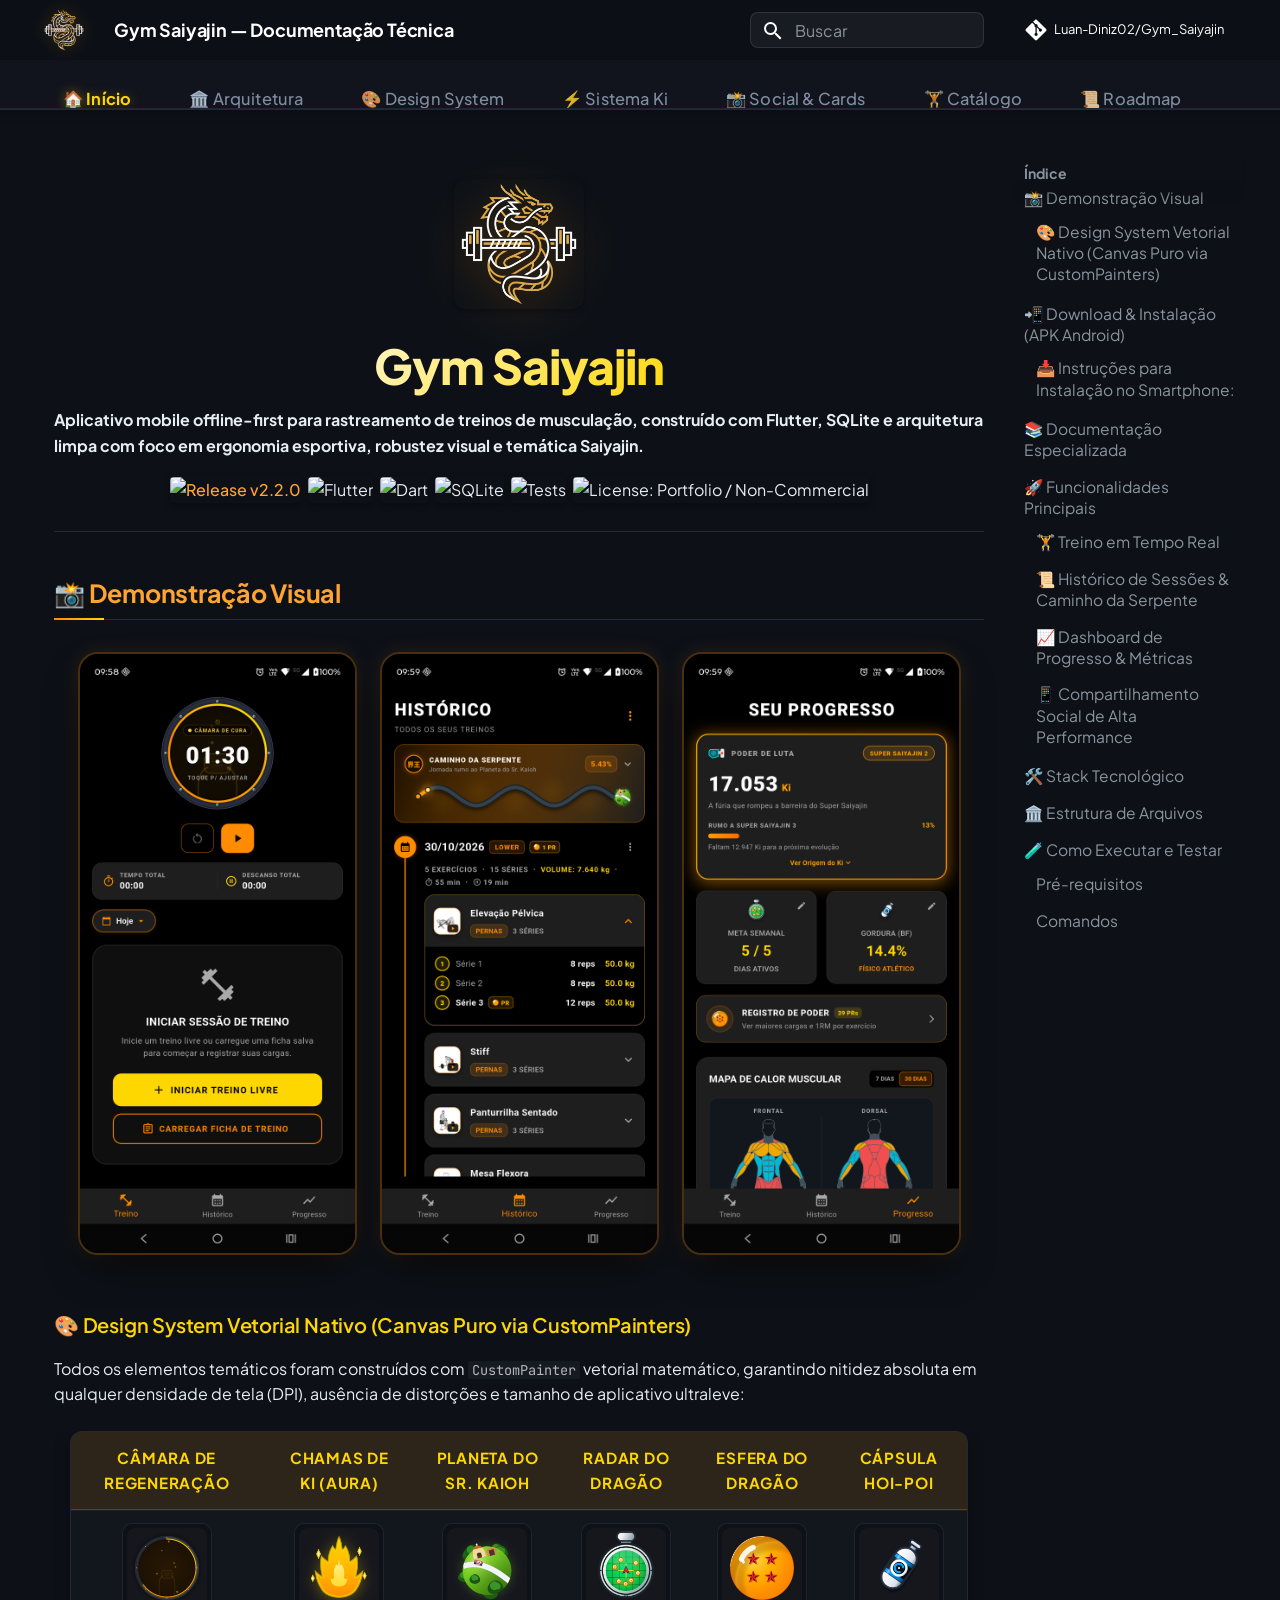
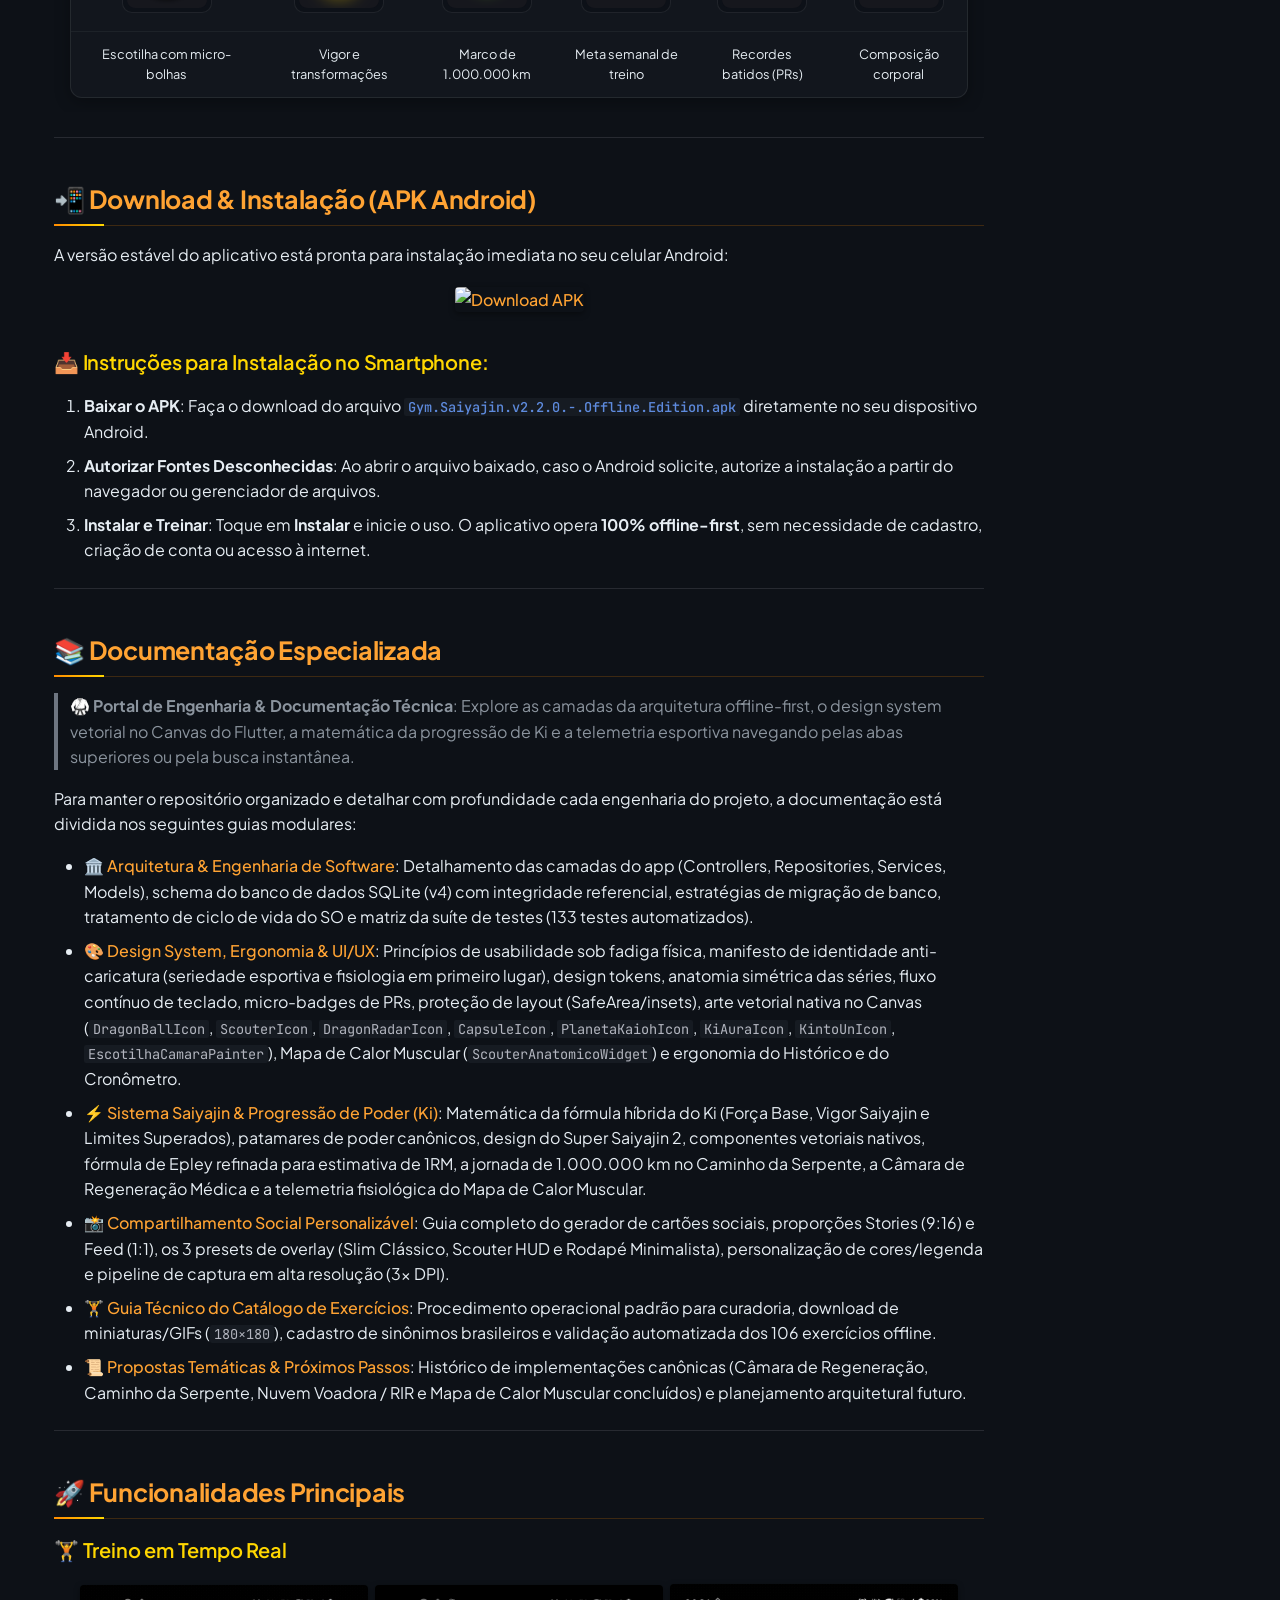
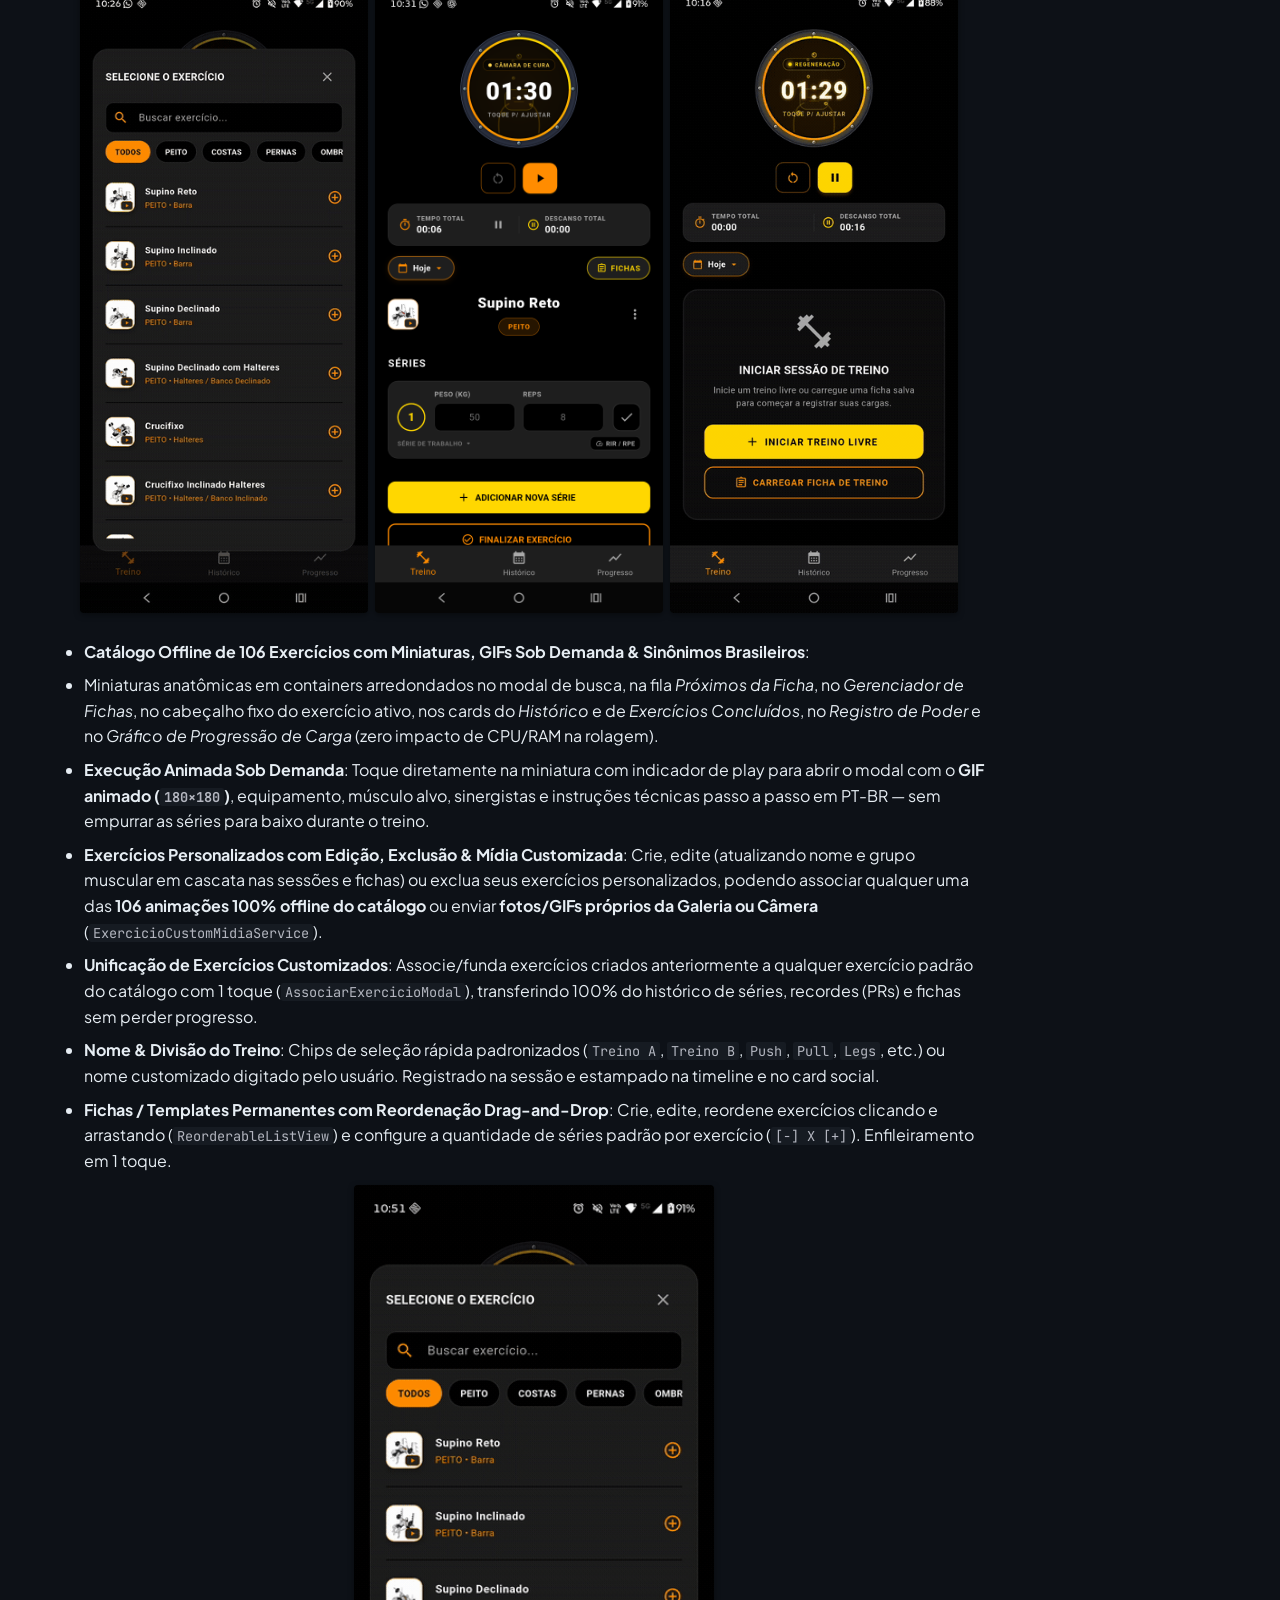
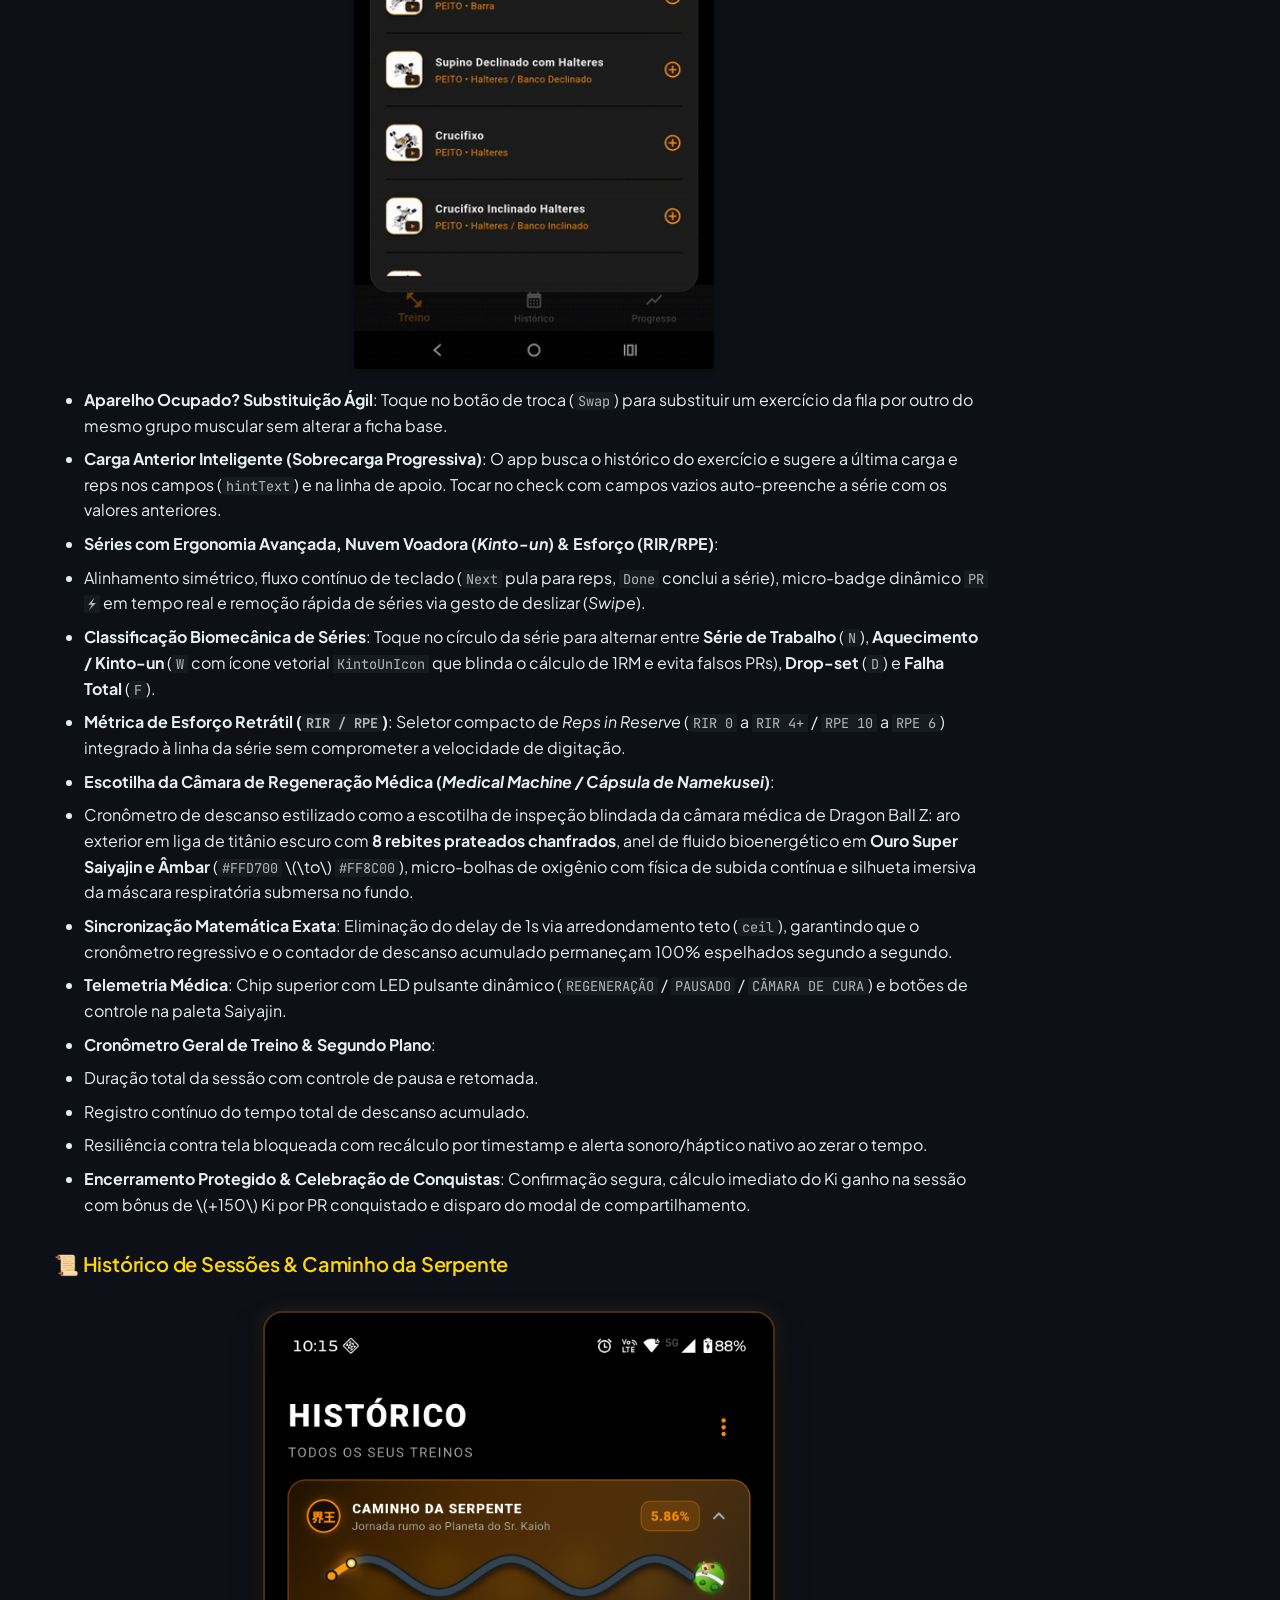
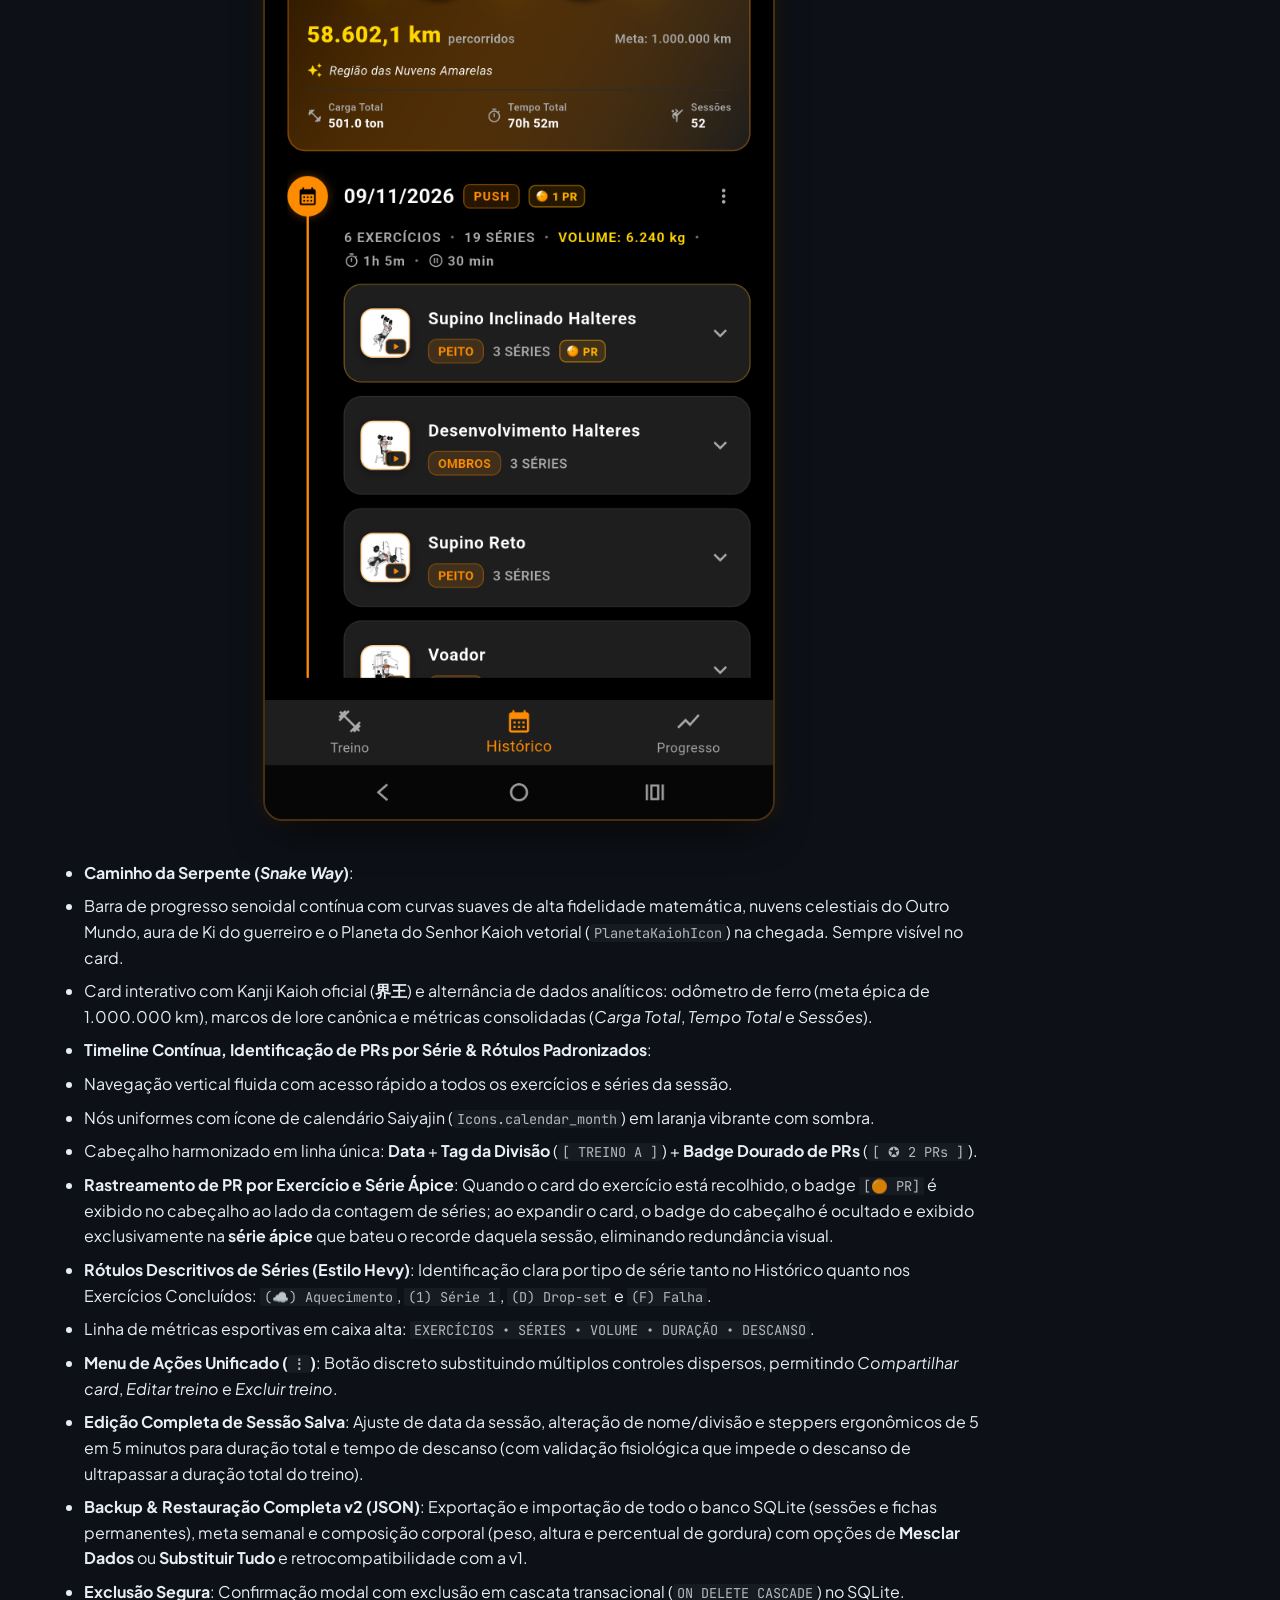
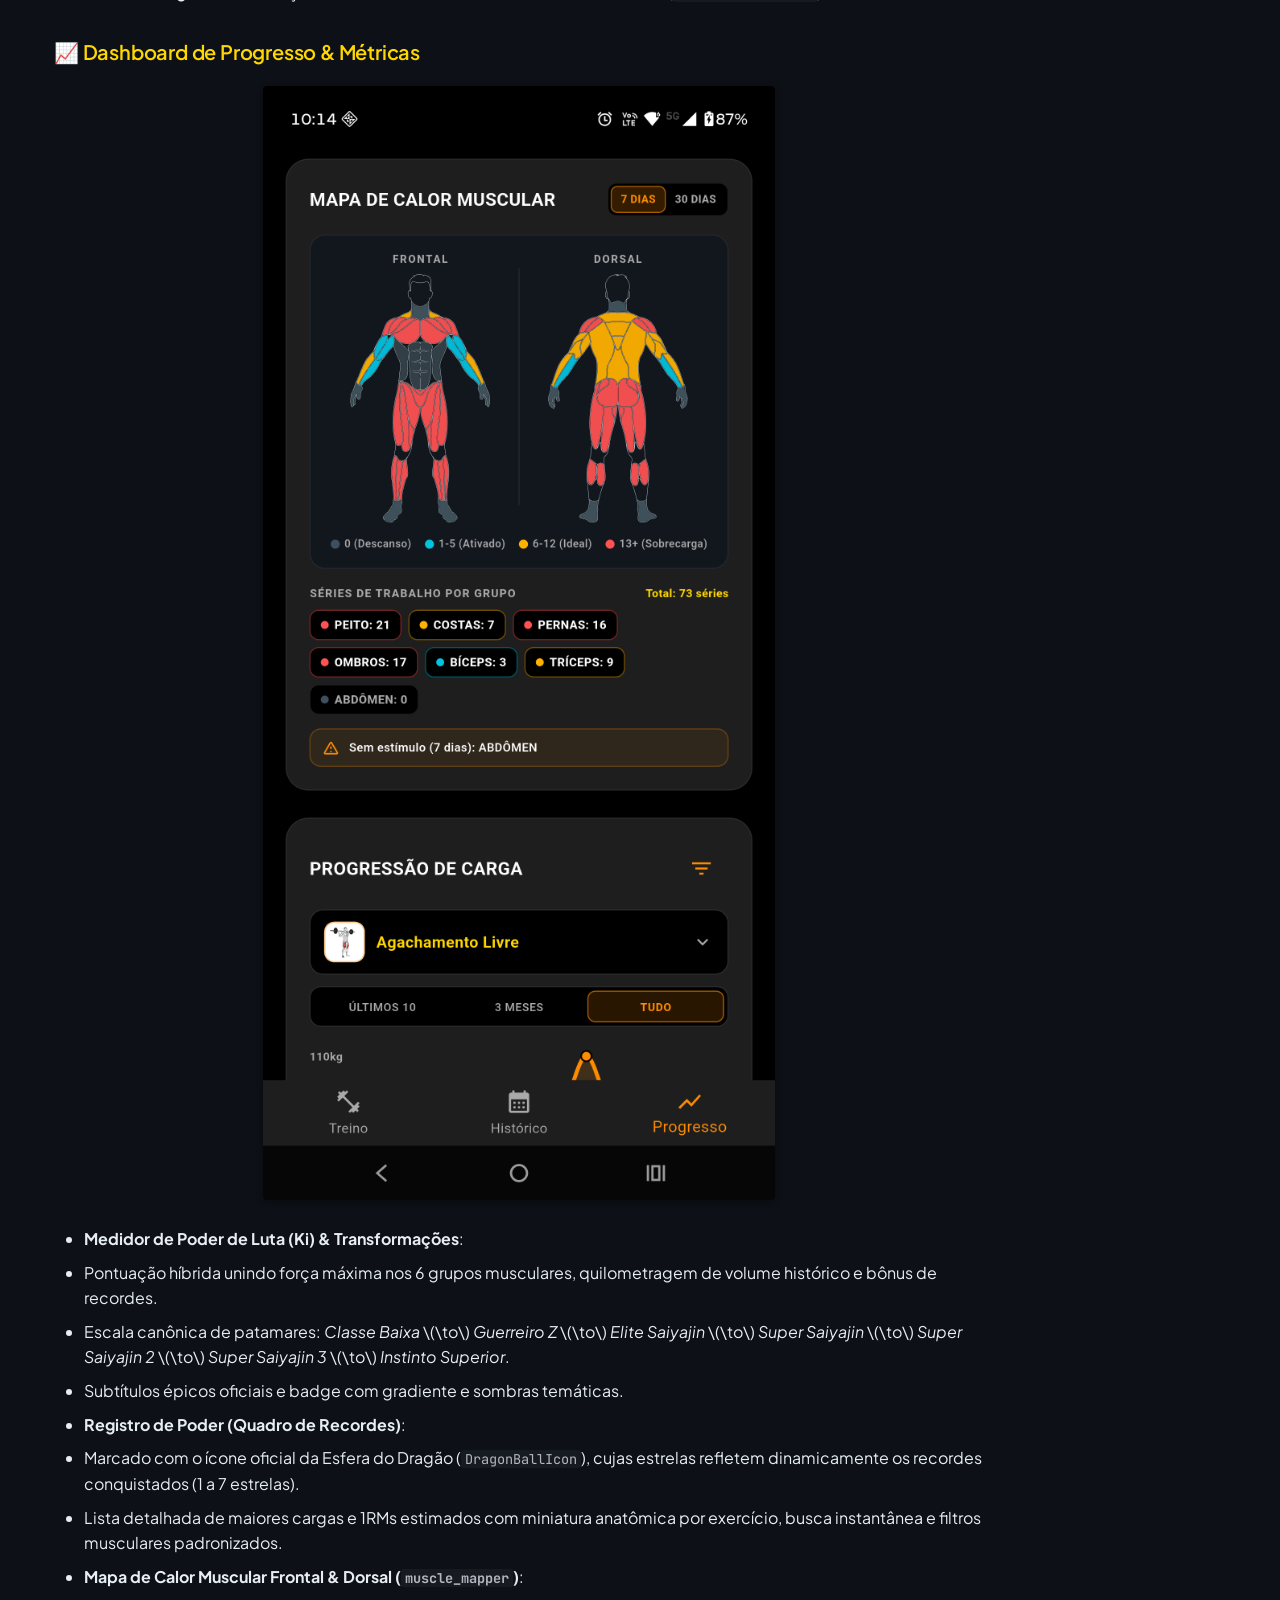
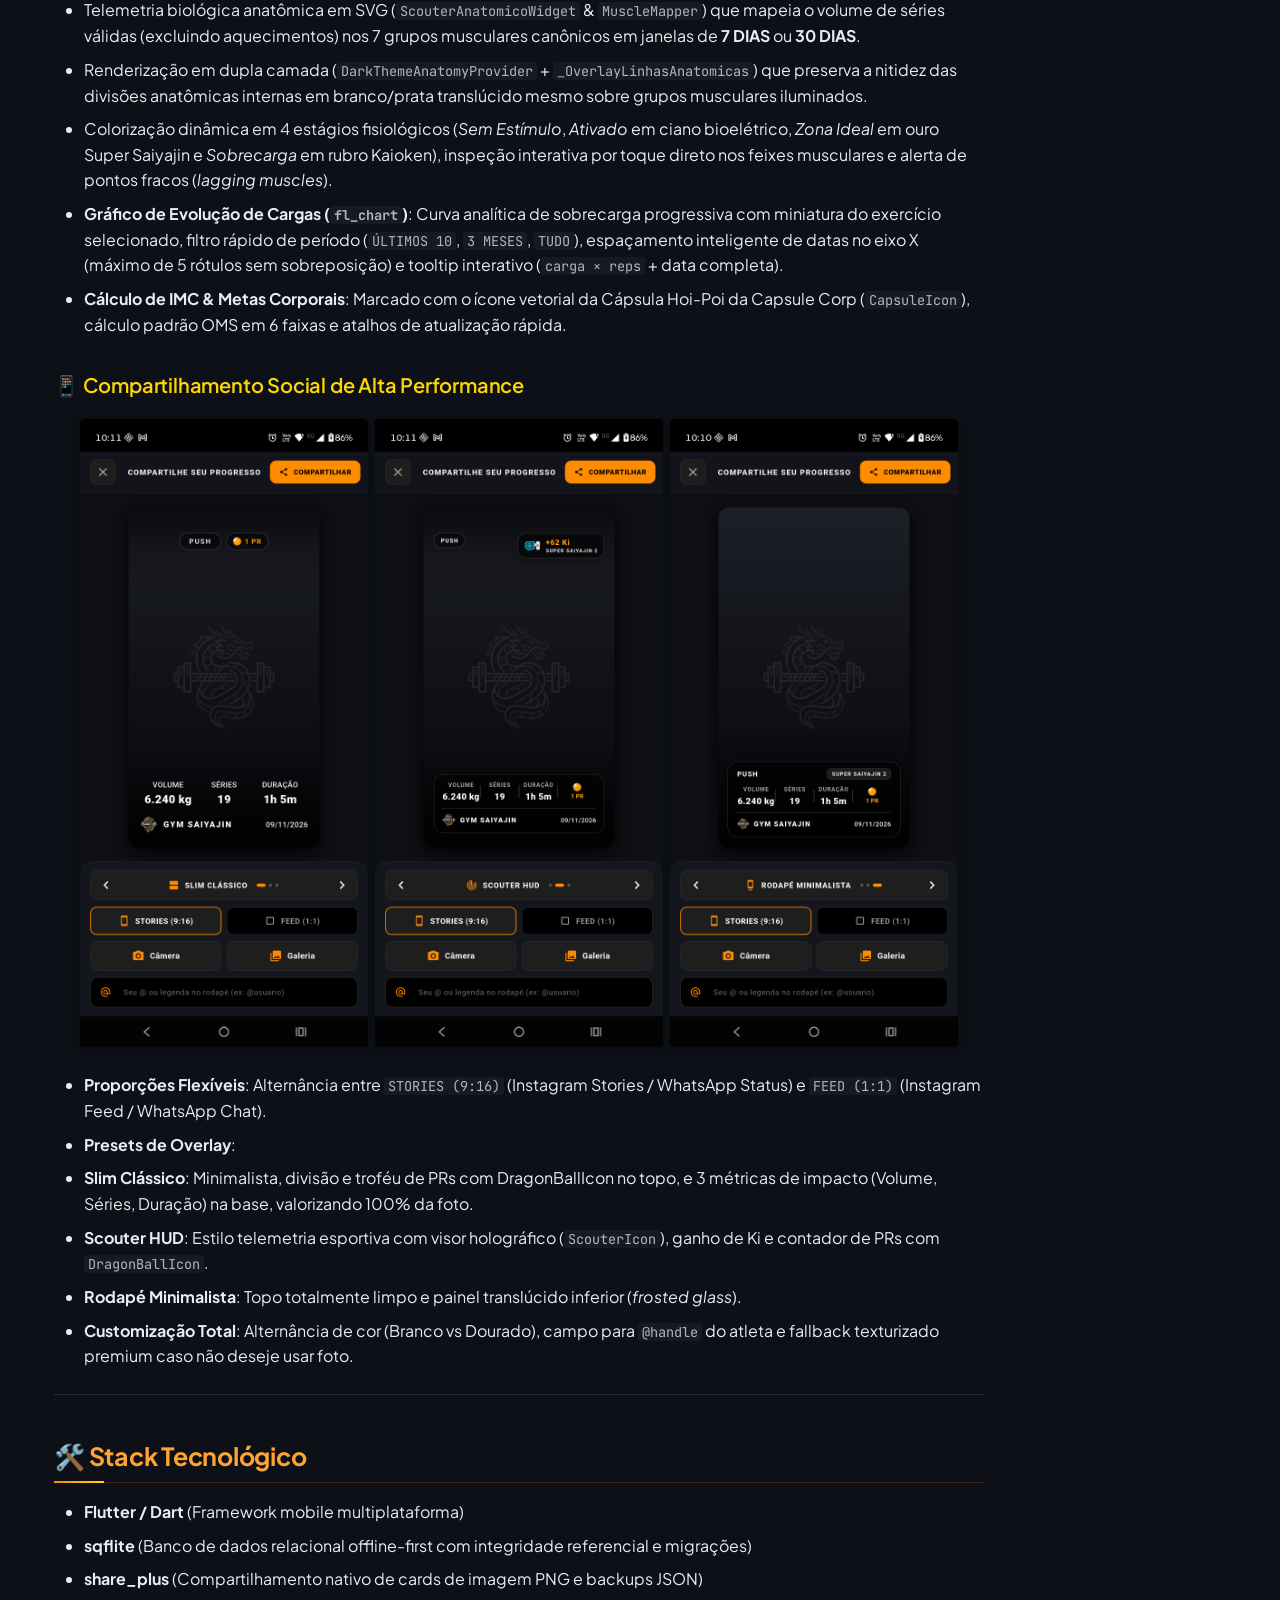
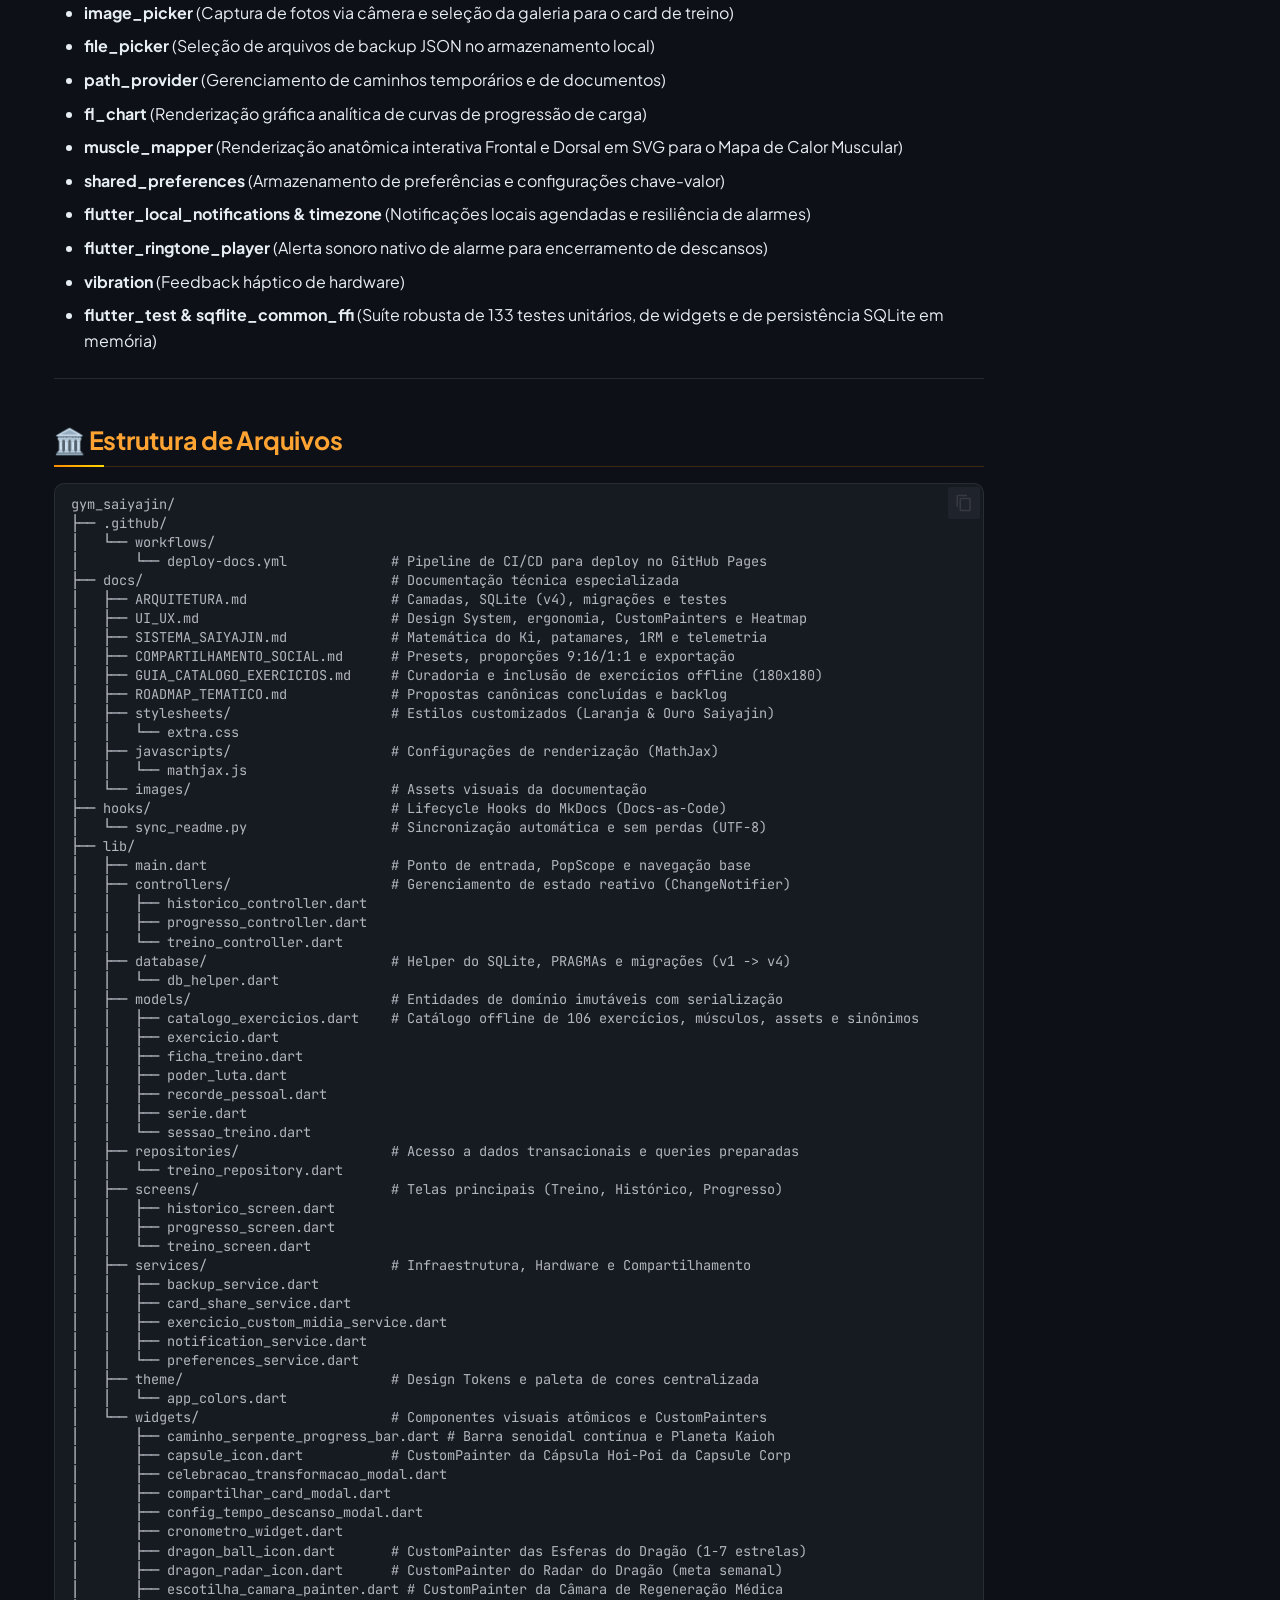
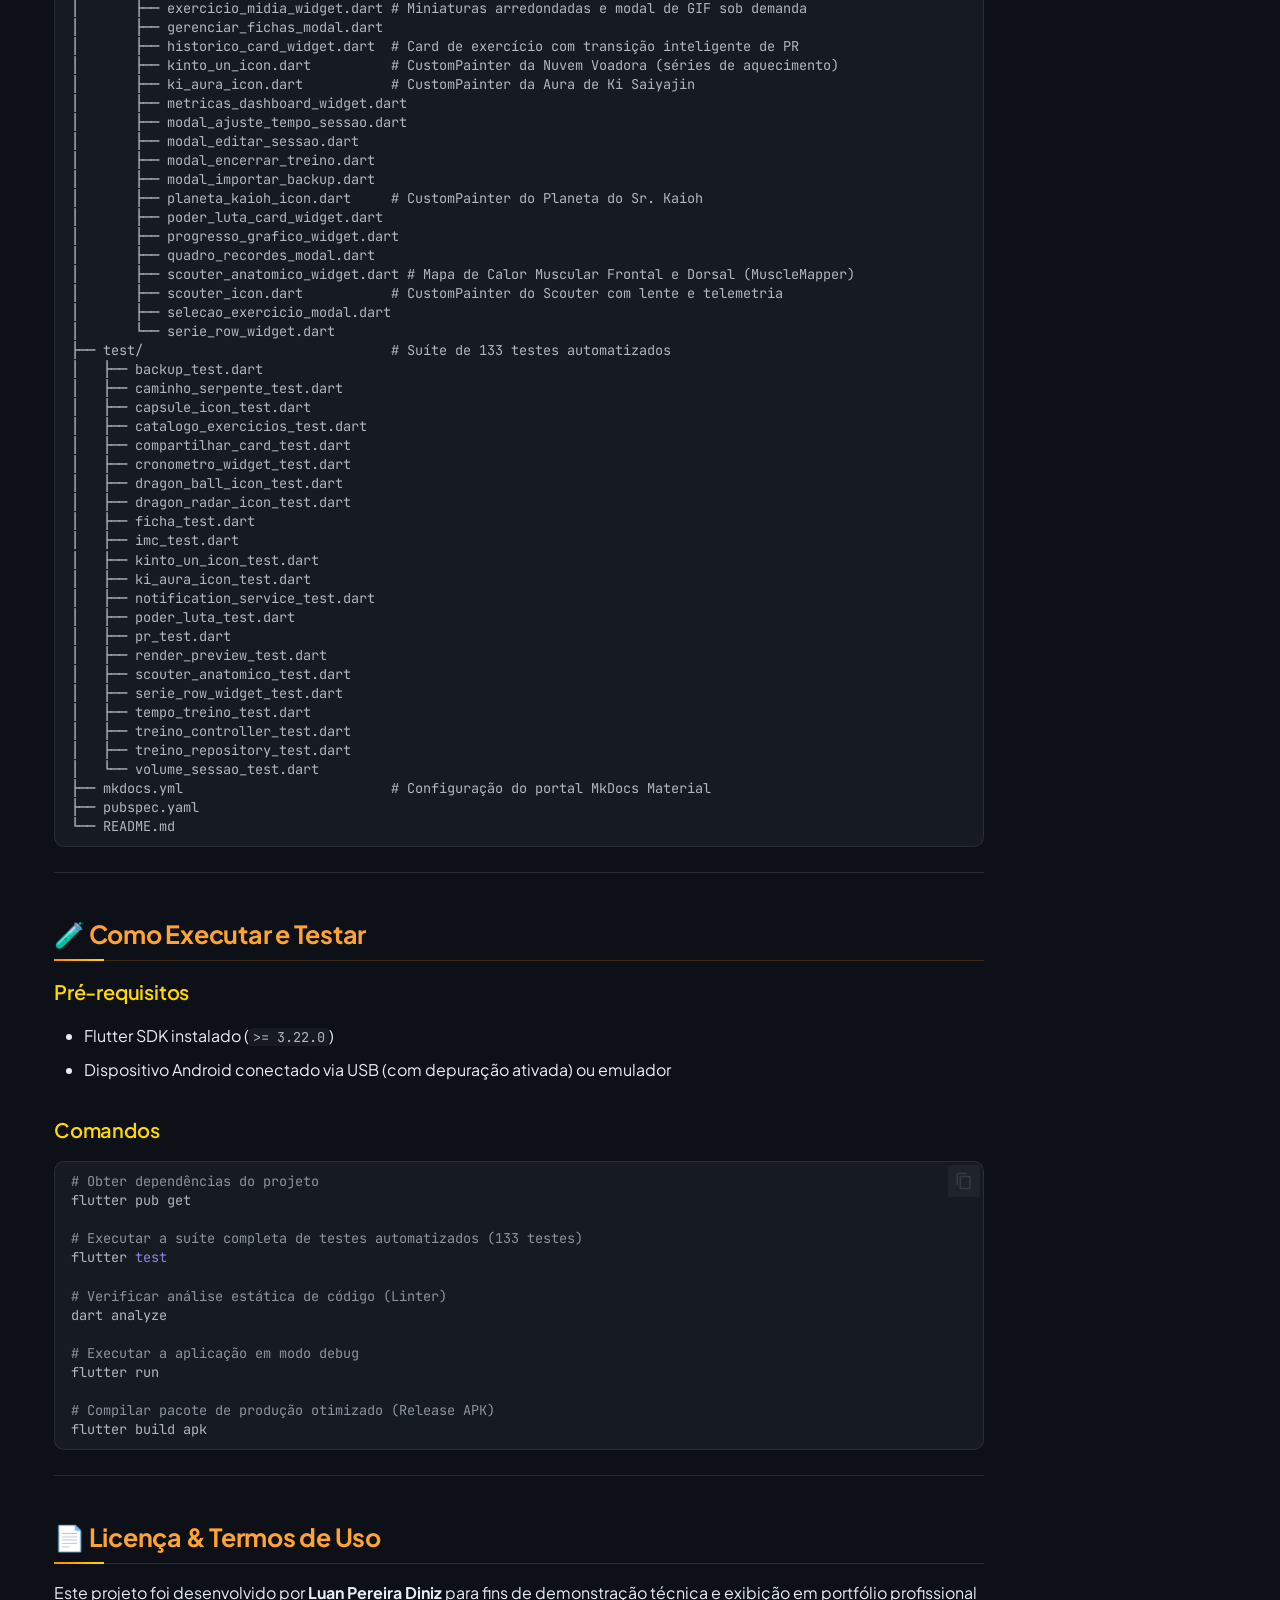
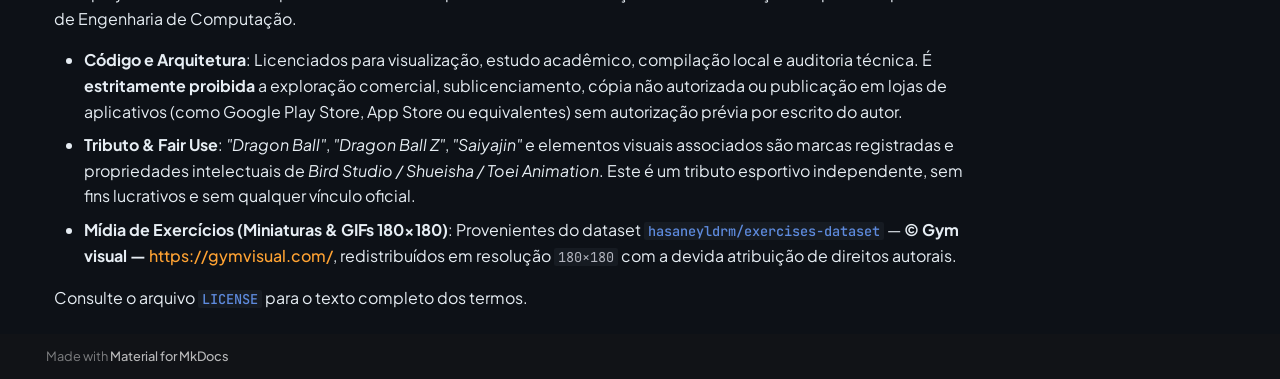
==== index.html @ 84e3a3bc "Deployed 2960dc0 with MkDocs version: 1.6.1" ====
<!doctype html>
<html lang="pt" class="no-js">
  <head>
    
      <meta charset="utf-8">
      <meta name="viewport" content="width=device-width,initial-scale=1">
      
        <meta name="description" content="Documentação técnica completa e interativa do Gym Saiyajin — Arquitetura, Design System, UI/UX, Gamificação e Engenharia Flutter.">
      
      
        <meta name="author" content="Luan Pereira Diniz">
      
      
        <link rel="canonical" href="https://luan-diniz02.github.io/Gym_Saiyajin/index.html">
      
      
      
        <link rel="next" href="ARQUITETURA.html">
      
      
        
      
      
      <link rel="icon" href="images/shenlong_logo.png">
      <meta name="generator" content="mkdocs-1.6.1, mkdocs-material-9.8.1">
    
    
      
        <title>Gym Saiyajin — Documentação Técnica</title>
      
    
    
      <link rel="stylesheet" href="assets/stylesheets/main.57a0d79d.min.css">
      
        
        <link rel="stylesheet" href="assets/stylesheets/palette.fb2fffe2.min.css">
      
      


    
    
      
    
    
      
        
        
        <link rel="preconnect" href="https://fonts.gstatic.com" crossorigin>
        <link rel="stylesheet" href="https://fonts.googleapis.com/css?family=Plus+Jakarta+Sans:300,300i,400,400i,700,700i%7CJetBrains+Mono:400,400i,700,700i&display=fallback">
        <style>:root{--md-text-font:"Plus Jakarta Sans";--md-code-font:"JetBrains Mono"}</style>
      
    
    
      <link rel="stylesheet" href="stylesheets/extra.css">
    
    <script>__md_scope=new URL(".",location),__md_hash=e=>[...e].reduce(((e,_)=>(e<<5)-e+_.charCodeAt(0)),0),__md_get=(e,_=localStorage,t=__md_scope)=>JSON.parse(_.getItem(t.pathname+"."+e)),__md_set=(e,_,t=localStorage,a=__md_scope)=>{try{t.setItem(a.pathname+"."+e,JSON.stringify(_))}catch(e){}}</script>
    
      

    
    
  </head>
  
  
    
    
      
    
    
    
    
    <body dir="ltr" data-md-color-scheme="slate" data-md-color-primary="black" data-md-color-accent="amber">
  
    
    <input class="md-toggle" data-md-toggle="drawer" type="checkbox" id="__drawer" autocomplete="off">
    <input class="md-toggle" data-md-toggle="search" type="checkbox" id="__search" autocomplete="off">
    <label class="md-overlay" for="__drawer"></label>
    <div data-md-component="skip">
      
        
        <a href="#demonstracao-visual" class="md-skip">
          Pular para conteúdo
        </a>
      
    </div>
    <div data-md-component="announce">
      
    </div>
    
    
      

  

<header class="md-header md-header--shadow md-header--lifted" data-md-component="header">
  <nav class="md-header__inner md-grid" aria-label="Cabeçalho">
    <a href="index.html" title="Gym Saiyajin — Documentação Técnica" class="md-header__button md-logo" aria-label="Gym Saiyajin — Documentação Técnica" data-md-component="logo">
      
  <img src="images/shenlong_logo.png" alt="logo">

    </a>
    <label class="md-header__button md-icon" for="__drawer">
      
      <svg xmlns="http://www.w3.org/2000/svg" viewBox="0 0 24 24"><path d="M3 6h18v2H3zm0 5h18v2H3zm0 5h18v2H3z"/></svg>
    </label>
    <div class="md-header__title" data-md-component="header-title">
      <div class="md-header__ellipsis">
        <div class="md-header__topic">
          <span class="md-ellipsis">
            Gym Saiyajin — Documentação Técnica
          </span>
        </div>
        <div class="md-header__topic" data-md-component="header-topic">
          <span class="md-ellipsis">
            
              🏠 Início
            
          </span>
        </div>
      </div>
    </div>
    
      
        <form class="md-header__option" data-md-component="palette">
  
    
    
    
    <input class="md-option" data-md-color-media="" data-md-color-scheme="slate" data-md-color-primary="black" data-md-color-accent="amber"  aria-hidden="true"  type="radio" name="__palette" id="__palette_0">
    
  
</form>
      
    
    
      <script>var palette=__md_get("__palette");if(palette&&palette.color){if("(prefers-color-scheme)"===palette.color.media){var media=matchMedia("(prefers-color-scheme: light)"),input=document.querySelector(media.matches?"[data-md-color-media='(prefers-color-scheme: light)']":"[data-md-color-media='(prefers-color-scheme: dark)']");palette.color.media=input.getAttribute("data-md-color-media"),palette.color.scheme=input.getAttribute("data-md-color-scheme"),palette.color.primary=input.getAttribute("data-md-color-primary"),palette.color.accent=input.getAttribute("data-md-color-accent")}for(var[key,value]of Object.entries(palette.color))document.body.setAttribute("data-md-color-"+key,value)}</script>
    
    
    
      
      
        <label class="md-header__button md-icon" for="__search">
          
          <svg xmlns="http://www.w3.org/2000/svg" viewBox="0 0 24 24"><path d="M9.5 3A6.5 6.5 0 0 1 16 9.5c0 1.61-.59 3.09-1.56 4.23l.27.27h.79l5 5-1.5 1.5-5-5v-.79l-.27-.27A6.52 6.52 0 0 1 9.5 16 6.5 6.5 0 0 1 3 9.5 6.5 6.5 0 0 1 9.5 3m0 2C7 5 5 7 5 9.5S7 14 9.5 14 14 12 14 9.5 12 5 9.5 5"/></svg>
        </label>
        <div class="md-search" data-md-component="search" role="dialog">
  <label class="md-search__overlay" for="__search"></label>
  <div class="md-search__inner" role="search">
    <form class="md-search__form" name="search">
      <input type="text" class="md-search__input" name="query" aria-label="Buscar" placeholder="Buscar" autocapitalize="off" autocorrect="off" autocomplete="off" spellcheck="false" data-md-component="search-query" required>
      <label class="md-search__icon md-icon" for="__search">
        
        <svg xmlns="http://www.w3.org/2000/svg" viewBox="0 0 24 24"><path d="M9.5 3A6.5 6.5 0 0 1 16 9.5c0 1.61-.59 3.09-1.56 4.23l.27.27h.79l5 5-1.5 1.5-5-5v-.79l-.27-.27A6.52 6.52 0 0 1 9.5 16 6.5 6.5 0 0 1 3 9.5 6.5 6.5 0 0 1 9.5 3m0 2C7 5 5 7 5 9.5S7 14 9.5 14 14 12 14 9.5 12 5 9.5 5"/></svg>
        
        <svg xmlns="http://www.w3.org/2000/svg" viewBox="0 0 24 24"><path d="M20 11v2H8l5.5 5.5-1.42 1.42L4.16 12l7.92-7.92L13.5 5.5 8 11z"/></svg>
      </label>
      <nav class="md-search__options" aria-label="Pesquisar">
        
        <button type="reset" class="md-search__icon md-icon" title="Limpar" aria-label="Limpar" tabindex="-1">
          
          <svg xmlns="http://www.w3.org/2000/svg" viewBox="0 0 24 24"><path d="M19 6.41 17.59 5 12 10.59 6.41 5 5 6.41 10.59 12 5 17.59 6.41 19 12 13.41 17.59 19 19 17.59 13.41 12z"/></svg>
        </button>
      </nav>
      
        <div class="md-search__suggest" data-md-component="search-suggest"></div>
      
    </form>
    <div class="md-search__output">
      <div class="md-search__scrollwrap" tabindex="0" data-md-scrollfix>
        <div class="md-search-result" data-md-component="search-result">
          <div class="md-search-result__meta">
            Inicializando busca
          </div>
          <ol class="md-search-result__list" role="presentation"></ol>
        </div>
      </div>
    </div>
  </div>
</div>
      
    
    
      <div class="md-header__source">
        <a href="https://github.com/Luan-Diniz02/Gym_Saiyajin" title="Ir para repositório" class="md-source" data-md-component="source">
  <div class="md-source__icon md-icon">
    
    <svg xmlns="http://www.w3.org/2000/svg" viewBox="0 0 448 512"><!--! Font Awesome Free 7.1.0 by @fontawesome - https://fontawesome.com License - https://fontawesome.com/license/free (Icons: CC BY 4.0, Fonts: SIL OFL 1.1, Code: MIT License) Copyright 2025 Fonticons, Inc.--><path d="M439.6 236.1 244 40.5c-5.4-5.5-12.8-8.5-20.4-8.5s-15 3-20.4 8.4L162.5 81l51.5 51.5c27.1-9.1 52.7 16.8 43.4 43.7l49.7 49.7c34.2-11.8 61.2 31 35.5 56.7-26.5 26.5-70.2-2.9-56-37.3L240.3 199v121.9c25.3 12.5 22.3 41.8 9.1 55-6.4 6.4-15.2 10.1-24.3 10.1s-17.8-3.6-24.3-10.1c-17.6-17.6-11.1-46.9 11.2-56v-123c-20.8-8.5-24.6-30.7-18.6-45L142.6 101 8.5 235.1C3 240.6 0 247.9 0 255.5s3 15 8.5 20.4l195.6 195.7c5.4 5.4 12.7 8.4 20.4 8.4s15-3 20.4-8.4l194.7-194.7c5.4-5.4 8.4-12.8 8.4-20.4s-3-15-8.4-20.4"/></svg>
  </div>
  <div class="md-source__repository">
    Luan-Diniz02/Gym_Saiyajin
  </div>
</a>
      </div>
    
  </nav>
  
    
      
<nav class="md-tabs" aria-label="Abas" data-md-component="tabs">
  <div class="md-grid">
    <ul class="md-tabs__list">
      
        
  
  
  
    
  
  
    <li class="md-tabs__item md-tabs__item--active">
      <a href="index.html" class="md-tabs__link">
        
  
  
    
  
  🏠 Início

      </a>
    </li>
  

      
        
  
  
  
  
    <li class="md-tabs__item">
      <a href="ARQUITETURA.html" class="md-tabs__link">
        
  
  
    
  
  🏛️ Arquitetura

      </a>
    </li>
  

      
        
  
  
  
  
    <li class="md-tabs__item">
      <a href="UI_UX.html" class="md-tabs__link">
        
  
  
    
  
  🎨 Design System

      </a>
    </li>
  

      
        
  
  
  
  
    <li class="md-tabs__item">
      <a href="SISTEMA_SAIYAJIN.html" class="md-tabs__link">
        
  
  
    
  
  ⚡ Sistema Ki

      </a>
    </li>
  

      
        
  
  
  
  
    <li class="md-tabs__item">
      <a href="COMPARTILHAMENTO_SOCIAL.html" class="md-tabs__link">
        
  
  
    
  
  📸 Social & Cards

      </a>
    </li>
  

      
        
  
  
  
  
    <li class="md-tabs__item">
      <a href="GUIA_CATALOGO_EXERCICIOS.html" class="md-tabs__link">
        
  
  
    
  
  🏋️ Catálogo

      </a>
    </li>
  

      
        
  
  
  
  
    <li class="md-tabs__item">
      <a href="ROADMAP_TEMATICO.html" class="md-tabs__link">
        
  
  
    
  
  📜 Roadmap

      </a>
    </li>
  

      
    </ul>
  </div>
</nav>
    
  
</header>
    
    <div class="md-container" data-md-component="container">
      
      
        
      
      <main class="md-main" data-md-component="main">
        <div class="md-main__inner md-grid">
          
            
              
              <div class="md-sidebar md-sidebar--primary" data-md-component="sidebar" data-md-type="navigation" >
                <div class="md-sidebar__scrollwrap">
                  <div class="md-sidebar__inner">
                    


  


<nav class="md-nav md-nav--primary md-nav--lifted" aria-label="Navegação" data-md-level="0">
  <label class="md-nav__title" for="__drawer">
    <a href="index.html" title="Gym Saiyajin — Documentação Técnica" class="md-nav__button md-logo" aria-label="Gym Saiyajin — Documentação Técnica" data-md-component="logo">
      
  <img src="images/shenlong_logo.png" alt="logo">

    </a>
    Gym Saiyajin — Documentação Técnica
  </label>
  
    <div class="md-nav__source">
      <a href="https://github.com/Luan-Diniz02/Gym_Saiyajin" title="Ir para repositório" class="md-source" data-md-component="source">
  <div class="md-source__icon md-icon">
    
    <svg xmlns="http://www.w3.org/2000/svg" viewBox="0 0 448 512"><!--! Font Awesome Free 7.1.0 by @fontawesome - https://fontawesome.com License - https://fontawesome.com/license/free (Icons: CC BY 4.0, Fonts: SIL OFL 1.1, Code: MIT License) Copyright 2025 Fonticons, Inc.--><path d="M439.6 236.1 244 40.5c-5.4-5.5-12.8-8.5-20.4-8.5s-15 3-20.4 8.4L162.5 81l51.5 51.5c27.1-9.1 52.7 16.8 43.4 43.7l49.7 49.7c34.2-11.8 61.2 31 35.5 56.7-26.5 26.5-70.2-2.9-56-37.3L240.3 199v121.9c25.3 12.5 22.3 41.8 9.1 55-6.4 6.4-15.2 10.1-24.3 10.1s-17.8-3.6-24.3-10.1c-17.6-17.6-11.1-46.9 11.2-56v-123c-20.8-8.5-24.6-30.7-18.6-45L142.6 101 8.5 235.1C3 240.6 0 247.9 0 255.5s3 15 8.5 20.4l195.6 195.7c5.4 5.4 12.7 8.4 20.4 8.4s15-3 20.4-8.4l194.7-194.7c5.4-5.4 8.4-12.8 8.4-20.4s-3-15-8.4-20.4"/></svg>
  </div>
  <div class="md-source__repository">
    Luan-Diniz02/Gym_Saiyajin
  </div>
</a>
    </div>
  
  <ul class="md-nav__list" data-md-scrollfix>
    
      
      
  
  
    
  
  
  
    <li class="md-nav__item md-nav__item--active">
      
      <input class="md-nav__toggle md-toggle" type="checkbox" id="__toc">
      
      
      
        <label class="md-nav__link md-nav__link--active" for="__toc">
          
  
  
  <span class="md-ellipsis">
    
  
    🏠 Início
  

    
  </span>
  
  

          <span class="md-nav__icon md-icon"></span>
        </label>
      
      <a href="index.html" class="md-nav__link md-nav__link--active">
        
  
  
  <span class="md-ellipsis">
    
  
    🏠 Início
  

    
  </span>
  
  

      </a>
      
        

<nav class="md-nav md-nav--secondary" aria-label="Índice">
  
  
  
  
    <label class="md-nav__title" for="__toc">
      <span class="md-nav__icon md-icon"></span>
      Índice
    </label>
    <ul class="md-nav__list" data-md-component="toc" data-md-scrollfix>
      
        <li class="md-nav__item">
  <a href="#demonstracao-visual" class="md-nav__link">
    <span class="md-ellipsis">
      
        📸 Demonstração Visual
      
    </span>
  </a>
  
    <nav class="md-nav" aria-label="📸 Demonstração Visual">
      <ul class="md-nav__list">
        
          <li class="md-nav__item">
  <a href="#design-system-vetorial-nativo-canvas-puro-via-custompainters" class="md-nav__link">
    <span class="md-ellipsis">
      
        🎨 Design System Vetorial Nativo (Canvas Puro via CustomPainters)
      
    </span>
  </a>
  
</li>
        
      </ul>
    </nav>
  
</li>
      
        <li class="md-nav__item">
  <a href="#download-instalacao-apk-android" class="md-nav__link">
    <span class="md-ellipsis">
      
        📲 Download &amp; Instalação (APK Android)
      
    </span>
  </a>
  
    <nav class="md-nav" aria-label="📲 Download &amp; Instalação (APK Android)">
      <ul class="md-nav__list">
        
          <li class="md-nav__item">
  <a href="#instrucoes-para-instalacao-no-smartphone" class="md-nav__link">
    <span class="md-ellipsis">
      
        📥 Instruções para Instalação no Smartphone:
      
    </span>
  </a>
  
</li>
        
      </ul>
    </nav>
  
</li>
      
        <li class="md-nav__item">
  <a href="#documentacao-especializada" class="md-nav__link">
    <span class="md-ellipsis">
      
        📚 Documentação Especializada
      
    </span>
  </a>
  
</li>
      
        <li class="md-nav__item">
  <a href="#funcionalidades-principais" class="md-nav__link">
    <span class="md-ellipsis">
      
        🚀 Funcionalidades Principais
      
    </span>
  </a>
  
    <nav class="md-nav" aria-label="🚀 Funcionalidades Principais">
      <ul class="md-nav__list">
        
          <li class="md-nav__item">
  <a href="#treino-em-tempo-real" class="md-nav__link">
    <span class="md-ellipsis">
      
        🏋️ Treino em Tempo Real
      
    </span>
  </a>
  
</li>
        
          <li class="md-nav__item">
  <a href="#historico-de-sessoes-caminho-da-serpente" class="md-nav__link">
    <span class="md-ellipsis">
      
        📜 Histórico de Sessões &amp; Caminho da Serpente
      
    </span>
  </a>
  
</li>
        
          <li class="md-nav__item">
  <a href="#dashboard-de-progresso-metricas" class="md-nav__link">
    <span class="md-ellipsis">
      
        📈 Dashboard de Progresso &amp; Métricas
      
    </span>
  </a>
  
</li>
        
          <li class="md-nav__item">
  <a href="#compartilhamento-social-de-alta-performance" class="md-nav__link">
    <span class="md-ellipsis">
      
        📱 Compartilhamento Social de Alta Performance
      
    </span>
  </a>
  
</li>
        
      </ul>
    </nav>
  
</li>
      
        <li class="md-nav__item">
  <a href="#stack-tecnologico" class="md-nav__link">
    <span class="md-ellipsis">
      
        🛠️ Stack Tecnológico
      
    </span>
  </a>
  
</li>
      
        <li class="md-nav__item">
  <a href="#estrutura-de-arquivos" class="md-nav__link">
    <span class="md-ellipsis">
      
        🏛️ Estrutura de Arquivos
      
    </span>
  </a>
  
</li>
      
        <li class="md-nav__item">
  <a href="#como-executar-e-testar" class="md-nav__link">
    <span class="md-ellipsis">
      
        🧪 Como Executar e Testar
      
    </span>
  </a>
  
    <nav class="md-nav" aria-label="🧪 Como Executar e Testar">
      <ul class="md-nav__list">
        
          <li class="md-nav__item">
  <a href="#pre-requisitos" class="md-nav__link">
    <span class="md-ellipsis">
      
        Pré-requisitos
      
    </span>
  </a>
  
</li>
        
          <li class="md-nav__item">
  <a href="#comandos" class="md-nav__link">
    <span class="md-ellipsis">
      
        Comandos
      
    </span>
  </a>
  
</li>
        
      </ul>
    </nav>
  
</li>
      
        <li class="md-nav__item">
  <a href="#licenca-termos-de-uso" class="md-nav__link">
    <span class="md-ellipsis">
      
        📄 Licença &amp; Termos de Uso
      
    </span>
  </a>
  
</li>
      
    </ul>
  
</nav>
      
    </li>
  

    
      
      
  
  
  
  
    <li class="md-nav__item">
      <a href="ARQUITETURA.html" class="md-nav__link">
        
  
  
  <span class="md-ellipsis">
    
  
    🏛️ Arquitetura
  

    
  </span>
  
  

      </a>
    </li>
  

    
      
      
  
  
  
  
    <li class="md-nav__item">
      <a href="UI_UX.html" class="md-nav__link">
        
  
  
  <span class="md-ellipsis">
    
  
    🎨 Design System
  

    
  </span>
  
  

      </a>
    </li>
  

    
      
      
  
  
  
  
    <li class="md-nav__item">
      <a href="SISTEMA_SAIYAJIN.html" class="md-nav__link">
        
  
  
  <span class="md-ellipsis">
    
  
    ⚡ Sistema Ki
  

    
  </span>
  
  

      </a>
    </li>
  

    
      
      
  
  
  
  
    <li class="md-nav__item">
      <a href="COMPARTILHAMENTO_SOCIAL.html" class="md-nav__link">
        
  
  
  <span class="md-ellipsis">
    
  
    📸 Social & Cards
  

    
  </span>
  
  

      </a>
    </li>
  

    
      
      
  
  
  
  
    <li class="md-nav__item">
      <a href="GUIA_CATALOGO_EXERCICIOS.html" class="md-nav__link">
        
  
  
  <span class="md-ellipsis">
    
  
    🏋️ Catálogo
  

    
  </span>
  
  

      </a>
    </li>
  

    
      
      
  
  
  
  
    <li class="md-nav__item">
      <a href="ROADMAP_TEMATICO.html" class="md-nav__link">
        
  
  
  <span class="md-ellipsis">
    
  
    📜 Roadmap
  

    
  </span>
  
  

      </a>
    </li>
  

    
  </ul>
</nav>
                  </div>
                </div>
              </div>
            
            
              
              <div class="md-sidebar md-sidebar--secondary" data-md-component="sidebar" data-md-type="toc" >
                <div class="md-sidebar__scrollwrap">
                  <div class="md-sidebar__inner">
                    

<nav class="md-nav md-nav--secondary" aria-label="Índice">
  
  
  
  
    <label class="md-nav__title" for="__toc">
      <span class="md-nav__icon md-icon"></span>
      Índice
    </label>
    <ul class="md-nav__list" data-md-component="toc" data-md-scrollfix>
      
        <li class="md-nav__item">
  <a href="#demonstracao-visual" class="md-nav__link">
    <span class="md-ellipsis">
      
        📸 Demonstração Visual
      
    </span>
  </a>
  
    <nav class="md-nav" aria-label="📸 Demonstração Visual">
      <ul class="md-nav__list">
        
          <li class="md-nav__item">
  <a href="#design-system-vetorial-nativo-canvas-puro-via-custompainters" class="md-nav__link">
    <span class="md-ellipsis">
      
        🎨 Design System Vetorial Nativo (Canvas Puro via CustomPainters)
      
    </span>
  </a>
  
</li>
        
      </ul>
    </nav>
  
</li>
      
        <li class="md-nav__item">
  <a href="#download-instalacao-apk-android" class="md-nav__link">
    <span class="md-ellipsis">
      
        📲 Download &amp; Instalação (APK Android)
      
    </span>
  </a>
  
    <nav class="md-nav" aria-label="📲 Download &amp; Instalação (APK Android)">
      <ul class="md-nav__list">
        
          <li class="md-nav__item">
  <a href="#instrucoes-para-instalacao-no-smartphone" class="md-nav__link">
    <span class="md-ellipsis">
      
        📥 Instruções para Instalação no Smartphone:
      
    </span>
  </a>
  
</li>
        
      </ul>
    </nav>
  
</li>
      
        <li class="md-nav__item">
  <a href="#documentacao-especializada" class="md-nav__link">
    <span class="md-ellipsis">
      
        📚 Documentação Especializada
      
    </span>
  </a>
  
</li>
      
        <li class="md-nav__item">
  <a href="#funcionalidades-principais" class="md-nav__link">
    <span class="md-ellipsis">
      
        🚀 Funcionalidades Principais
      
    </span>
  </a>
  
    <nav class="md-nav" aria-label="🚀 Funcionalidades Principais">
      <ul class="md-nav__list">
        
          <li class="md-nav__item">
  <a href="#treino-em-tempo-real" class="md-nav__link">
    <span class="md-ellipsis">
      
        🏋️ Treino em Tempo Real
      
    </span>
  </a>
  
</li>
        
          <li class="md-nav__item">
  <a href="#historico-de-sessoes-caminho-da-serpente" class="md-nav__link">
    <span class="md-ellipsis">
      
        📜 Histórico de Sessões &amp; Caminho da Serpente
      
    </span>
  </a>
  
</li>
        
          <li class="md-nav__item">
  <a href="#dashboard-de-progresso-metricas" class="md-nav__link">
    <span class="md-ellipsis">
      
        📈 Dashboard de Progresso &amp; Métricas
      
    </span>
  </a>
  
</li>
        
          <li class="md-nav__item">
  <a href="#compartilhamento-social-de-alta-performance" class="md-nav__link">
    <span class="md-ellipsis">
      
        📱 Compartilhamento Social de Alta Performance
      
    </span>
  </a>
  
</li>
        
      </ul>
    </nav>
  
</li>
      
        <li class="md-nav__item">
  <a href="#stack-tecnologico" class="md-nav__link">
    <span class="md-ellipsis">
      
        🛠️ Stack Tecnológico
      
    </span>
  </a>
  
</li>
      
        <li class="md-nav__item">
  <a href="#estrutura-de-arquivos" class="md-nav__link">
    <span class="md-ellipsis">
      
        🏛️ Estrutura de Arquivos
      
    </span>
  </a>
  
</li>
      
        <li class="md-nav__item">
  <a href="#como-executar-e-testar" class="md-nav__link">
    <span class="md-ellipsis">
      
        🧪 Como Executar e Testar
      
    </span>
  </a>
  
    <nav class="md-nav" aria-label="🧪 Como Executar e Testar">
      <ul class="md-nav__list">
        
          <li class="md-nav__item">
  <a href="#pre-requisitos" class="md-nav__link">
    <span class="md-ellipsis">
      
        Pré-requisitos
      
    </span>
  </a>
  
</li>
        
          <li class="md-nav__item">
  <a href="#comandos" class="md-nav__link">
    <span class="md-ellipsis">
      
        Comandos
      
    </span>
  </a>
  
</li>
        
      </ul>
    </nav>
  
</li>
      
        <li class="md-nav__item">
  <a href="#licenca-termos-de-uso" class="md-nav__link">
    <span class="md-ellipsis">
      
        📄 Licença &amp; Termos de Uso
      
    </span>
  </a>
  
</li>
      
    </ul>
  
</nav>
                  </div>
                </div>
              </div>
            
          
          
            <div class="md-content" data-md-component="content">
              
              <article class="md-content__inner md-typeset">
                
                  


  
  


<p align="center">
  <img src="images/shenlong_logo.png" width="130" alt="Gym Saiyajin Logo" />
  <br>
  <h1 align="center">Gym Saiyajin</h1>
  <strong>Aplicativo mobile offline-first para rastreamento de treinos de musculação, construído com Flutter, SQLite e arquitetura limpa com foco em ergonomia esportiva, robustez visual e temática Saiyajin.</strong>
</p>

<p align="center">
  <a href="https://github.com/Luan-Diniz02/Gym_Saiyajin/releases/tag/v2.2.0"><img src="https://img.shields.io/badge/Release-v2.2.0-FF8C00?logo=github&logoColor=white" alt="Release v2.2.0" /></a>
  <img src="https://img.shields.io/badge/Flutter-%3E%3D3.22.0-02569B?logo=flutter&logoColor=white" alt="Flutter" />
  <img src="https://img.shields.io/badge/Dart-%3E%3D3.11.4-0175C2?logo=dart&logoColor=white" alt="Dart" />
  <img src="https://img.shields.io/badge/Database-SQLite-003B57?logo=sqlite&logoColor=white" alt="SQLite" />
  <img src="https://img.shields.io/badge/Tests-133%20Passing-brightgreen?logo=checkmarx&logoColor=white" alt="Tests" />
  <img src="https://img.shields.io/badge/License-Portfolio%20%2F%20Non--Commercial-FF8C00" alt="License: Portfolio / Non-Commercial" />
</p>

<hr />
<h2 id="demonstracao-visual">📸 Demonstração Visual</h2>
<p align="center">
  <img src="images/treino.png" width="30%" alt="Tela de Treino" />
  <img src="images/historico.png" width="30%" alt="Histórico" />
  <img src="images/progresso.png" width="30%" alt="Progresso & Ki" />
</p>

<h3 id="design-system-vetorial-nativo-canvas-puro-via-custompainters">🎨 Design System Vetorial Nativo (Canvas Puro via CustomPainters)</h3>
<p>Todos os elementos temáticos foram construídos com <code>CustomPainter</code> vetorial matemático, garantindo nitidez absoluta em qualquer densidade de tela (DPI), ausência de distorções e tamanho de aplicativo ultraleve:</p>
<table>
<thead>
<tr>
<th style="text-align: center;">Câmara de Regeneração</th>
<th style="text-align: center;">Chamas de Ki (Aura)</th>
<th style="text-align: center;">Planeta do Sr. Kaioh</th>
<th style="text-align: center;">Radar do Dragão</th>
<th style="text-align: center;">Esfera do Dragão</th>
<th style="text-align: center;">Cápsula Hoi-Poi</th>
</tr>
</thead>
<tbody>
<tr>
<td style="text-align: center;"><img src="images/icons/preview_escotilha_camara_ativa.png" width="90" alt="Câmara de Regeneração Médica com Escotilha e Micro-Bolhas" /></td>
<td style="text-align: center;"><img src="images/icons/preview_ki_aura_gold.png" width="90" alt="Aura de Ki Super Saiyajin Dourada" /></td>
<td style="text-align: center;"><img src="images/icons/preview_planeta_kaioh.png" width="90" alt="Planeta do Senhor Kaioh Vetorial" /></td>
<td style="text-align: center;"><img src="images/icons/preview_dragon_radar_7dots.png" width="90" alt="Radar do Dragão com 7 Esferas Ativas" /></td>
<td style="text-align: center;"><img src="images/icons/preview_dragon_ball_4stars.png" width="90" alt="Esfera do Dragão de 4 Estrelas (Goku / Vovô Gohan)" /></td>
<td style="text-align: center;"><img src="images/icons/preview_capsule_blue.png" width="90" alt="Cápsula Hoi-Poi Azul da Capsule Corp" /></td>
</tr>
<tr>
<td style="text-align: center;">Escotilha com micro-bolhas</td>
<td style="text-align: center;">Vigor e transformações</td>
<td style="text-align: center;">Marco de 1.000.000 km</td>
<td style="text-align: center;">Meta semanal de treino</td>
<td style="text-align: center;">Recordes batidos (PRs)</td>
<td style="text-align: center;">Composição corporal</td>
</tr>
</tbody>
</table>
<hr />
<h2 id="download-instalacao-apk-android">📲 Download &amp; Instalação (APK Android)</h2>
<p>A versão estável do aplicativo está pronta para instalação imediata no seu celular Android:</p>
<p align="center">
  <a href="https://github.com/Luan-Diniz02/Gym_Saiyajin/releases/download/v2.2.0/Gym.Saiyajin.v2.2.0.-.Offline.Edition.apk">
    <img src="https://img.shields.io/badge/Download_APK-Gym_Saiyajin_v2.2.0-FF8C00?style=for-the-badge&logo=android&logoColor=white" alt="Download APK" />
  </a>
</p>

<h3 id="instrucoes-para-instalacao-no-smartphone">📥 Instruções para Instalação no Smartphone:</h3>
<ol>
<li><strong>Baixar o APK</strong>: Faça o download do arquivo <strong><a href="https://github.com/Luan-Diniz02/Gym_Saiyajin/releases/download/v2.2.0/Gym.Saiyajin.v2.2.0.-.Offline.Edition.apk"><code>Gym.Saiyajin.v2.2.0.-.Offline.Edition.apk</code></a></strong> diretamente no seu dispositivo Android.</li>
<li><strong>Autorizar Fontes Desconhecidas</strong>: Ao abrir o arquivo baixado, caso o Android solicite, autorize a instalação a partir do navegador ou gerenciador de arquivos.</li>
<li><strong>Instalar e Treinar</strong>: Toque em <strong>Instalar</strong> e inicie o uso. O aplicativo opera <strong>100% offline-first</strong>, sem necessidade de cadastro, criação de conta ou acesso à internet.</li>
</ol>
<hr />
<h2 id="documentacao-especializada">📚 Documentação Especializada</h2>
<blockquote>
<p>🥋 <strong>Portal de Engenharia &amp; Documentação Técnica</strong>: Explore as camadas da arquitetura offline-first, o design system vetorial no Canvas do Flutter, a matemática da progressão de Ki e a telemetria esportiva navegando pelas abas superiores ou pela busca instantânea.</p>
</blockquote>
<p>Para manter o repositório organizado e detalhar com profundidade cada engenharia do projeto, a documentação está dividida nos seguintes guias modulares:</p>
<ul>
<li>🏛️ <strong><a href="ARQUITETURA.html">Arquitetura &amp; Engenharia de Software</a></strong>: Detalhamento das camadas do app (Controllers, Repositories, Services, Models), schema do banco de dados SQLite (v4) com integridade referencial, estratégias de migração de banco, tratamento de ciclo de vida do SO e matriz da suíte de testes (133 testes automatizados).</li>
<li>🎨 <strong><a href="UI_UX.html">Design System, Ergonomia &amp; UI/UX</a></strong>: Princípios de usabilidade sob fadiga física, manifesto de identidade anti-caricatura (seriedade esportiva e fisiologia em primeiro lugar), design tokens, anatomia simétrica das séries, fluxo contínuo de teclado, micro-badges de PRs, proteção de layout (SafeArea/insets), arte vetorial nativa no Canvas (<code>DragonBallIcon</code>, <code>ScouterIcon</code>, <code>DragonRadarIcon</code>, <code>CapsuleIcon</code>, <code>PlanetaKaiohIcon</code>, <code>KiAuraIcon</code>, <code>KintoUnIcon</code>, <code>EscotilhaCamaraPainter</code>), Mapa de Calor Muscular (<code>ScouterAnatomicoWidget</code>) e ergonomia do Histórico e do Cronômetro.</li>
<li>⚡ <strong><a href="SISTEMA_SAIYAJIN.html">Sistema Saiyajin &amp; Progressão de Poder (Ki)</a></strong>: Matemática da fórmula híbrida do Ki (Força Base, Vigor Saiyajin e Limites Superados), patamares de poder canônicos, design do Super Saiyajin 2, componentes vetoriais nativos, fórmula de Epley refinada para estimativa de 1RM, a jornada de 1.000.000 km no Caminho da Serpente, a Câmara de Regeneração Médica e a telemetria fisiológica do Mapa de Calor Muscular.</li>
<li>📸 <strong><a href="COMPARTILHAMENTO_SOCIAL.html">Compartilhamento Social Personalizável</a></strong>: Guia completo do gerador de cartões sociais, proporções Stories (9:16) e Feed (1:1), os 3 presets de overlay (Slim Clássico, Scouter HUD e Rodapé Minimalista), personalização de cores/legenda e pipeline de captura em alta resolução (3x DPI).</li>
<li>🏋️ <strong><a href="GUIA_CATALOGO_EXERCICIOS.html">Guia Técnico do Catálogo de Exercícios</a></strong>: Procedimento operacional padrão para curadoria, download de miniaturas/GIFs (<code>180×180</code>), cadastro de sinônimos brasileiros e validação automatizada dos 106 exercícios offline.</li>
<li>📜 <strong><a href="ROADMAP_TEMATICO.html">Propostas Temáticas &amp; Próximos Passos</a></strong>: Histórico de implementações canônicas (Câmara de Regeneração, Caminho da Serpente, Nuvem Voadora / RIR e Mapa de Calor Muscular concluídos) e planejamento arquitetural futuro.</li>
</ul>
<hr />
<h2 id="funcionalidades-principais">🚀 Funcionalidades Principais</h2>
<h3 id="treino-em-tempo-real">🏋️ Treino em Tempo Real</h3>
<p align="center">
  <img src="images/demo_treino_series.gif" width="31%" alt="Demonstração do Treino e Catálogo" />
  <img src="images/series_input.png" width="31%" alt="Anatomia Simétrica das Séries e PR" />
  <img src="images/demo_descanso_camara.gif" width="31%" alt="Escotilha da Câmara de Regeneração" />
</p>

<ul>
<li><strong>Catálogo Offline de 106 Exercícios com Miniaturas, GIFs Sob Demanda &amp; Sinônimos Brasileiros</strong>:</li>
<li>Miniaturas anatômicas em containers arredondados no modal de busca, na fila <em>Próximos da Ficha</em>, no <em>Gerenciador de Fichas</em>, no cabeçalho fixo do exercício ativo, nos cards do <em>Histórico</em> e de <em>Exercícios Concluídos</em>, no <em>Registro de Poder</em> e no <em>Gráfico de Progressão de Carga</em> (zero impacto de CPU/RAM na rolagem).</li>
<li><strong>Execução Animada Sob Demanda</strong>: Toque diretamente na miniatura com indicador de play para abrir o modal com o <strong>GIF animado (<code>180×180</code>)</strong>, equipamento, músculo alvo, sinergistas e instruções técnicas passo a passo em PT-BR — sem empurrar as séries para baixo durante o treino.</li>
<li><strong>Exercícios Personalizados com Edição, Exclusão &amp; Mídia Customizada</strong>: Crie, edite (atualizando nome e grupo muscular em cascata nas sessões e fichas) ou exclua seus exercícios personalizados, podendo associar qualquer uma das <strong>106 animações 100% offline do catálogo</strong> ou enviar <strong>fotos/GIFs próprios da Galeria ou Câmera</strong> (<code>ExercicioCustomMidiaService</code>).</li>
<li><strong>Unificação de Exercícios Customizados</strong>: Associe/funda exercícios criados anteriormente a qualquer exercício padrão do catálogo com 1 toque (<code>AssociarExercicioModal</code>), transferindo 100% do histórico de séries, recordes (PRs) e fichas sem perder progresso.</li>
<li><strong>Nome &amp; Divisão do Treino</strong>: Chips de seleção rápida padronizados (<code>Treino A</code>, <code>Treino B</code>, <code>Push</code>, <code>Pull</code>, <code>Legs</code>, etc.) ou nome customizado digitado pelo usuário. Registrado na sessão e estampado na timeline e no card social.</li>
<li>
<p><strong>Fichas / Templates Permanentes com Reordenação Drag-and-Drop</strong>: Crie, edite, reordene exercícios clicando e arrastando (<code>ReorderableListView</code>) e configure a quantidade de séries padrão por exercício (<code>[-] X [+]</code>). Enfileiramento em 1 toque.
<br />
<p align="center">
    <img src="images/demo_catalogo_fichas.gif" width="40%" alt="Fichas de Treino com Reordenação Drag-and-Drop" />
  </p></p>
</li>
<li>
<p><strong>Aparelho Ocupado? Substituição Ágil</strong>: Toque no botão de troca (<code>Swap</code>) para substituir um exercício da fila por outro do mesmo grupo muscular sem alterar a ficha base.</p>
</li>
<li><strong>Carga Anterior Inteligente (Sobrecarga Progressiva)</strong>: O app busca o histórico do exercício e sugere a última carga e reps nos campos (<code>hintText</code>) e na linha de apoio. Tocar no check com campos vazios auto-preenche a série com os valores anteriores.</li>
<li><strong>Séries com Ergonomia Avançada, Nuvem Voadora (<em>Kinto-un</em>) &amp; Esforço (RIR/RPE)</strong>:</li>
<li>Alinhamento simétrico, fluxo contínuo de teclado (<code>Next</code> pula para reps, <code>Done</code> conclui a série), micro-badge dinâmico <code>PR ⚡</code> em tempo real e remoção rápida de séries via gesto de deslizar (<em>Swipe</em>).</li>
<li><strong>Classificação Biomecânica de Séries</strong>: Toque no círculo da série para alternar entre <strong>Série de Trabalho</strong> (<code>N</code>), <strong>Aquecimento / Kinto-un</strong> (<code>W</code> com ícone vetorial <code>KintoUnIcon</code> que blinda o cálculo de 1RM e evita falsos PRs), <strong>Drop-set</strong> (<code>D</code>) e <strong>Falha Total</strong> (<code>F</code>).</li>
<li><strong>Métrica de Esforço Retrátil (<code>RIR / RPE</code>)</strong>: Seletor compacto de <em>Reps in Reserve</em> (<code>RIR 0</code> a <code>RIR 4+</code> / <code>RPE 10</code> a <code>RPE 6</code>) integrado à linha da série sem comprometer a velocidade de digitação.</li>
<li><strong>Escotilha da Câmara de Regeneração Médica (<em>Medical Machine / Cápsula de Namekusei</em>)</strong>:</li>
<li>Cronômetro de descanso estilizado como a escotilha de inspeção blindada da câmara médica de Dragon Ball Z: aro exterior em liga de titânio escuro com <strong>8 rebites prateados chanfrados</strong>, anel de fluido bioenergético em <strong>Ouro Super Saiyajin e Âmbar</strong> (<code>#FFD700</code> <span class="arithmatex">\(\to\)</span> <code>#FF8C00</code>), micro-bolhas de oxigênio com física de subida contínua e silhueta imersiva da máscara respiratória submersa no fundo.</li>
<li><strong>Sincronização Matemática Exata</strong>: Eliminação do delay de 1s via arredondamento teto (<code>ceil</code>), garantindo que o cronômetro regressivo e o contador de descanso acumulado permaneçam 100% espelhados segundo a segundo.</li>
<li><strong>Telemetria Médica</strong>: Chip superior com LED pulsante dinâmico (<code>REGENERAÇÃO</code> / <code>PAUSADO</code> / <code>CÂMARA DE CURA</code>) e botões de controle na paleta Saiyajin.</li>
<li><strong>Cronômetro Geral de Treino &amp; Segundo Plano</strong>:</li>
<li>Duração total da sessão com controle de pausa e retomada.</li>
<li>Registro contínuo do tempo total de descanso acumulado.</li>
<li>Resiliência contra tela bloqueada com recálculo por timestamp e alerta sonoro/háptico nativo ao zerar o tempo.</li>
<li><strong>Encerramento Protegido &amp; Celebração de Conquistas</strong>: Confirmação segura, cálculo imediato do Ki ganho na sessão com bônus de <span class="arithmatex">\(+150\)</span> Ki por PR conquistado e disparo do modal de compartilhamento.</li>
</ul>
<h3 id="historico-de-sessoes-caminho-da-serpente">📜 Histórico de Sessões &amp; Caminho da Serpente</h3>
<p align="center">
  <img src="images/caminho_serpente.png" width="55%" alt="Card do Caminho da Serpente no Histórico" />
</p>

<ul>
<li><strong>Caminho da Serpente (<em>Snake Way</em>)</strong>:</li>
<li>Barra de progresso senoidal contínua com curvas suaves de alta fidelidade matemática, nuvens celestiais do Outro Mundo, aura de Ki do guerreiro e o Planeta do Senhor Kaioh vetorial (<code>PlanetaKaiohIcon</code>) na chegada. Sempre visível no card.</li>
<li>Card interativo com Kanji Kaioh oficial (<strong>界王</strong>) e alternância de dados analíticos: odômetro de ferro (meta épica de 1.000.000 km), marcos de lore canônica e métricas consolidadas (<em>Carga Total</em>, <em>Tempo Total</em> e <em>Sessões</em>).</li>
<li><strong>Timeline Contínua, Identificação de PRs por Série &amp; Rótulos Padronizados</strong>:</li>
<li>Navegação vertical fluida com acesso rápido a todos os exercícios e séries da sessão.</li>
<li>Nós uniformes com ícone de calendário Saiyajin (<code>Icons.calendar_month</code>) em laranja vibrante com sombra.</li>
<li>Cabeçalho harmonizado em linha única: <strong>Data</strong> + <strong>Tag da Divisão</strong> (<code>[ TREINO A ]</code>) + <strong>Badge Dourado de PRs</strong> (<code>[ ✪ 2 PRs ]</code>).</li>
<li><strong>Rastreamento de PR por Exercício e Série Ápice</strong>: Quando o card do exercício está recolhido, o badge <code>[🟠 PR]</code> é exibido no cabeçalho ao lado da contagem de séries; ao expandir o card, o badge do cabeçalho é ocultado e exibido exclusivamente na <strong>série ápice</strong> que bateu o recorde daquela sessão, eliminando redundância visual.</li>
<li><strong>Rótulos Descritivos de Séries (Estilo Hevy)</strong>: Identificação clara por tipo de série tanto no Histórico quanto nos Exercícios Concluídos: <code>(☁️) Aquecimento</code>, <code>(1) Série 1</code>, <code>(D) Drop-set</code> e <code>(F) Falha</code>.</li>
<li>Linha de métricas esportivas em caixa alta: <code>EXERCÍCIOS • SÉRIES • VOLUME • DURAÇÃO • DESCANSO</code>.</li>
<li><strong>Menu de Ações Unificado (<code>⋮</code>)</strong>: Botão discreto substituindo múltiplos controles dispersos, permitindo <em>Compartilhar card</em>, <em>Editar treino</em> e <em>Excluir treino</em>.</li>
<li><strong>Edição Completa de Sessão Salva</strong>: Ajuste de data da sessão, alteração de nome/divisão e steppers ergonômicos de 5 em 5 minutos para duração total e tempo de descanso (com validação fisiológica que impede o descanso de ultrapassar a duração total do treino).</li>
<li><strong>Backup &amp; Restauração Completa v2 (JSON)</strong>: Exportação e importação de todo o banco SQLite (sessões e fichas permanentes), meta semanal e composição corporal (peso, altura e percentual de gordura) com opções de <strong>Mesclar Dados</strong> ou <strong>Substituir Tudo</strong> e retrocompatibilidade com a v1.</li>
<li><strong>Exclusão Segura</strong>: Confirmação modal com exclusão em cascata transacional (<code>ON DELETE CASCADE</code>) no SQLite.</li>
</ul>
<h3 id="dashboard-de-progresso-metricas">📈 Dashboard de Progresso &amp; Métricas</h3>
<p align="center">
  <img src="images/mapa_calor.png" width="55%" alt="Mapa de Calor Muscular Frontal e Dorsal" />
</p>

<ul>
<li><strong>Medidor de Poder de Luta (Ki) &amp; Transformações</strong>:</li>
<li>Pontuação híbrida unindo força máxima nos 6 grupos musculares, quilometragem de volume histórico e bônus de recordes.</li>
<li>Escala canônica de patamares: <em>Classe Baixa</em> <span class="arithmatex">\(\to\)</span> <em>Guerreiro Z</em> <span class="arithmatex">\(\to\)</span> <em>Elite Saiyajin</em> <span class="arithmatex">\(\to\)</span> <em>Super Saiyajin</em> <span class="arithmatex">\(\to\)</span> <em>Super Saiyajin 2</em> <span class="arithmatex">\(\to\)</span> <em>Super Saiyajin 3</em> <span class="arithmatex">\(\to\)</span> <em>Instinto Superior</em>.</li>
<li>Subtítulos épicos oficiais e badge com gradiente e sombras temáticas.</li>
<li><strong>Registro de Poder (Quadro de Recordes)</strong>:</li>
<li>Marcado com o ícone oficial da Esfera do Dragão (<code>DragonBallIcon</code>), cujas estrelas refletem dinamicamente os recordes conquistados (1 a 7 estrelas).</li>
<li>Lista detalhada de maiores cargas e 1RMs estimados com miniatura anatômica por exercício, busca instantânea e filtros musculares padronizados.</li>
<li><strong>Mapa de Calor Muscular Frontal &amp; Dorsal (<code>muscle_mapper</code>)</strong>:</li>
<li>Telemetria biológica anatômica em SVG (<code>ScouterAnatomicoWidget</code> &amp; <code>MuscleMapper</code>) que mapeia o volume de séries válidas (excluindo aquecimentos) nos 7 grupos musculares canônicos em janelas de <strong>7 DIAS</strong> ou <strong>30 DIAS</strong>.</li>
<li>Renderização em dupla camada (<code>DarkThemeAnatomyProvider</code> + <code>_OverlayLinhasAnatomicas</code>) que preserva a nitidez das divisões anatômicas internas em branco/prata translúcido mesmo sobre grupos musculares iluminados.</li>
<li>Colorização dinâmica em 4 estágios fisiológicos (<em>Sem Estímulo</em>, <em>Ativado</em> em ciano bioelétrico, <em>Zona Ideal</em> em ouro Super Saiyajin e <em>Sobrecarga</em> em rubro Kaioken), inspeção interativa por toque direto nos feixes musculares e alerta de pontos fracos (<em>lagging muscles</em>).</li>
<li><strong>Gráfico de Evolução de Cargas (<code>fl_chart</code>)</strong>: Curva analítica de sobrecarga progressiva com miniatura do exercício selecionado, filtro rápido de período (<code>ÚLTIMOS 10</code>, <code>3 MESES</code>, <code>TUDO</code>), espaçamento inteligente de datas no eixo X (máximo de 5 rótulos sem sobreposição) e tooltip interativo (<code>carga × reps</code> + data completa).</li>
<li><strong>Cálculo de IMC &amp; Metas Corporais</strong>: Marcado com o ícone vetorial da Cápsula Hoi-Poi da Capsule Corp (<code>CapsuleIcon</code>), cálculo padrão OMS em 6 faixas e atalhos de atualização rápida.</li>
</ul>
<h3 id="compartilhamento-social-de-alta-performance">📱 Compartilhamento Social de Alta Performance</h3>
<p align="center">
  <img src="images/preset_slim_classico.png" width="31%" alt="Preset Slim Clássico" />
  <img src="images/preset_scouter_hud.png" width="31%" alt="Preset Scouter HUD" />
  <img src="images/preset_rodape_minimalista.png" width="31%" alt="Preset Rodapé Minimalista" />
</p>

<ul>
<li><strong>Proporções Flexíveis</strong>: Alternância entre <code>STORIES (9:16)</code> (Instagram Stories / WhatsApp Status) e <code>FEED (1:1)</code> (Instagram Feed / WhatsApp Chat).</li>
<li><strong>Presets de Overlay</strong>:</li>
<li><strong>Slim Clássico</strong>: Minimalista, divisão e troféu de PRs com DragonBallIcon no topo, e 3 métricas de impacto (Volume, Séries, Duração) na base, valorizando 100% da foto.</li>
<li><strong>Scouter HUD</strong>: Estilo telemetria esportiva com visor holográfico (<code>ScouterIcon</code>), ganho de Ki e contador de PRs com <code>DragonBallIcon</code>.</li>
<li><strong>Rodapé Minimalista</strong>: Topo totalmente limpo e painel translúcido inferior (<em>frosted glass</em>).</li>
<li><strong>Customização Total</strong>: Alternância de cor (Branco vs Dourado), campo para <code>@handle</code> do atleta e fallback texturizado premium caso não deseje usar foto.</li>
</ul>
<hr />
<h2 id="stack-tecnologico">🛠️ Stack Tecnológico</h2>
<ul>
<li><strong>Flutter / Dart</strong> (Framework mobile multiplataforma)</li>
<li><strong>sqflite</strong> (Banco de dados relacional offline-first com integridade referencial e migrações)</li>
<li><strong>share_plus</strong> (Compartilhamento nativo de cards de imagem PNG e backups JSON)</li>
<li><strong>image_picker</strong> (Captura de fotos via câmera e seleção da galeria para o card de treino)</li>
<li><strong>file_picker</strong> (Seleção de arquivos de backup JSON no armazenamento local)</li>
<li><strong>path_provider</strong> (Gerenciamento de caminhos temporários e de documentos)</li>
<li><strong>fl_chart</strong> (Renderização gráfica analítica de curvas de progressão de carga)</li>
<li><strong>muscle_mapper</strong> (Renderização anatômica interativa Frontal e Dorsal em SVG para o Mapa de Calor Muscular)</li>
<li><strong>shared_preferences</strong> (Armazenamento de preferências e configurações chave-valor)</li>
<li><strong>flutter_local_notifications &amp; timezone</strong> (Notificações locais agendadas e resiliência de alarmes)</li>
<li><strong>flutter_ringtone_player</strong> (Alerta sonoro nativo de alarme para encerramento de descansos)</li>
<li><strong>vibration</strong> (Feedback háptico de hardware)</li>
<li><strong>flutter_test &amp; sqflite_common_ffi</strong> (Suíte robusta de 133 testes unitários, de widgets e de persistência SQLite em memória)</li>
</ul>
<hr />
<h2 id="estrutura-de-arquivos">🏛️ Estrutura de Arquivos</h2>
<div class="language-text highlight"><pre><span></span><code><span id="__span-0-1"><a id="__codelineno-0-1" name="__codelineno-0-1" href="#__codelineno-0-1"></a>gym_saiyajin/
</span><span id="__span-0-2"><a id="__codelineno-0-2" name="__codelineno-0-2" href="#__codelineno-0-2"></a>├── .github/
</span><span id="__span-0-3"><a id="__codelineno-0-3" name="__codelineno-0-3" href="#__codelineno-0-3"></a>│   └── workflows/
</span><span id="__span-0-4"><a id="__codelineno-0-4" name="__codelineno-0-4" href="#__codelineno-0-4"></a>│       └── deploy-docs.yml             # Pipeline de CI/CD para deploy no GitHub Pages
</span><span id="__span-0-5"><a id="__codelineno-0-5" name="__codelineno-0-5" href="#__codelineno-0-5"></a>├── docs/                               # Documentação técnica especializada
</span><span id="__span-0-6"><a id="__codelineno-0-6" name="__codelineno-0-6" href="#__codelineno-0-6"></a>│   ├── ARQUITETURA.md                  # Camadas, SQLite (v4), migrações e testes
</span><span id="__span-0-7"><a id="__codelineno-0-7" name="__codelineno-0-7" href="#__codelineno-0-7"></a>│   ├── UI_UX.md                        # Design System, ergonomia, CustomPainters e Heatmap
</span><span id="__span-0-8"><a id="__codelineno-0-8" name="__codelineno-0-8" href="#__codelineno-0-8"></a>│   ├── SISTEMA_SAIYAJIN.md             # Matemática do Ki, patamares, 1RM e telemetria
</span><span id="__span-0-9"><a id="__codelineno-0-9" name="__codelineno-0-9" href="#__codelineno-0-9"></a>│   ├── COMPARTILHAMENTO_SOCIAL.md      # Presets, proporções 9:16/1:1 e exportação
</span><span id="__span-0-10"><a id="__codelineno-0-10" name="__codelineno-0-10" href="#__codelineno-0-10"></a>│   ├── GUIA_CATALOGO_EXERCICIOS.md     # Curadoria e inclusão de exercícios offline (180x180)
</span><span id="__span-0-11"><a id="__codelineno-0-11" name="__codelineno-0-11" href="#__codelineno-0-11"></a>│   ├── ROADMAP_TEMATICO.md             # Propostas canônicas concluídas e backlog
</span><span id="__span-0-12"><a id="__codelineno-0-12" name="__codelineno-0-12" href="#__codelineno-0-12"></a>│   ├── stylesheets/                    # Estilos customizados (Laranja &amp; Ouro Saiyajin)
</span><span id="__span-0-13"><a id="__codelineno-0-13" name="__codelineno-0-13" href="#__codelineno-0-13"></a>│   │   └── extra.css
</span><span id="__span-0-14"><a id="__codelineno-0-14" name="__codelineno-0-14" href="#__codelineno-0-14"></a>│   ├── javascripts/                    # Configurações de renderização (MathJax)
</span><span id="__span-0-15"><a id="__codelineno-0-15" name="__codelineno-0-15" href="#__codelineno-0-15"></a>│   │   └── mathjax.js
</span><span id="__span-0-16"><a id="__codelineno-0-16" name="__codelineno-0-16" href="#__codelineno-0-16"></a>│   └── images/                         # Assets visuais da documentação
</span><span id="__span-0-17"><a id="__codelineno-0-17" name="__codelineno-0-17" href="#__codelineno-0-17"></a>├── hooks/                              # Lifecycle Hooks do MkDocs (Docs-as-Code)
</span><span id="__span-0-18"><a id="__codelineno-0-18" name="__codelineno-0-18" href="#__codelineno-0-18"></a>│   └── sync_readme.py                  # Sincronização automática e sem perdas (UTF-8)
</span><span id="__span-0-19"><a id="__codelineno-0-19" name="__codelineno-0-19" href="#__codelineno-0-19"></a>├── lib/
</span><span id="__span-0-20"><a id="__codelineno-0-20" name="__codelineno-0-20" href="#__codelineno-0-20"></a>│   ├── main.dart                       # Ponto de entrada, PopScope e navegação base
</span><span id="__span-0-21"><a id="__codelineno-0-21" name="__codelineno-0-21" href="#__codelineno-0-21"></a>│   ├── controllers/                    # Gerenciamento de estado reativo (ChangeNotifier)
</span><span id="__span-0-22"><a id="__codelineno-0-22" name="__codelineno-0-22" href="#__codelineno-0-22"></a>│   │   ├── historico_controller.dart
</span><span id="__span-0-23"><a id="__codelineno-0-23" name="__codelineno-0-23" href="#__codelineno-0-23"></a>│   │   ├── progresso_controller.dart
</span><span id="__span-0-24"><a id="__codelineno-0-24" name="__codelineno-0-24" href="#__codelineno-0-24"></a>│   │   └── treino_controller.dart
</span><span id="__span-0-25"><a id="__codelineno-0-25" name="__codelineno-0-25" href="#__codelineno-0-25"></a>│   ├── database/                       # Helper do SQLite, PRAGMAs e migrações (v1 -&gt; v4)
</span><span id="__span-0-26"><a id="__codelineno-0-26" name="__codelineno-0-26" href="#__codelineno-0-26"></a>│   │   └── db_helper.dart
</span><span id="__span-0-27"><a id="__codelineno-0-27" name="__codelineno-0-27" href="#__codelineno-0-27"></a>│   ├── models/                         # Entidades de domínio imutáveis com serialização
</span><span id="__span-0-28"><a id="__codelineno-0-28" name="__codelineno-0-28" href="#__codelineno-0-28"></a>│   │   ├── catalogo_exercicios.dart    # Catálogo offline de 106 exercícios, músculos, assets e sinônimos
</span><span id="__span-0-29"><a id="__codelineno-0-29" name="__codelineno-0-29" href="#__codelineno-0-29"></a>│   │   ├── exercicio.dart
</span><span id="__span-0-30"><a id="__codelineno-0-30" name="__codelineno-0-30" href="#__codelineno-0-30"></a>│   │   ├── ficha_treino.dart
</span><span id="__span-0-31"><a id="__codelineno-0-31" name="__codelineno-0-31" href="#__codelineno-0-31"></a>│   │   ├── poder_luta.dart
</span><span id="__span-0-32"><a id="__codelineno-0-32" name="__codelineno-0-32" href="#__codelineno-0-32"></a>│   │   ├── recorde_pessoal.dart
</span><span id="__span-0-33"><a id="__codelineno-0-33" name="__codelineno-0-33" href="#__codelineno-0-33"></a>│   │   ├── serie.dart
</span><span id="__span-0-34"><a id="__codelineno-0-34" name="__codelineno-0-34" href="#__codelineno-0-34"></a>│   │   └── sessao_treino.dart
</span><span id="__span-0-35"><a id="__codelineno-0-35" name="__codelineno-0-35" href="#__codelineno-0-35"></a>│   ├── repositories/                   # Acesso a dados transacionais e queries preparadas
</span><span id="__span-0-36"><a id="__codelineno-0-36" name="__codelineno-0-36" href="#__codelineno-0-36"></a>│   │   └── treino_repository.dart
</span><span id="__span-0-37"><a id="__codelineno-0-37" name="__codelineno-0-37" href="#__codelineno-0-37"></a>│   ├── screens/                        # Telas principais (Treino, Histórico, Progresso)
</span><span id="__span-0-38"><a id="__codelineno-0-38" name="__codelineno-0-38" href="#__codelineno-0-38"></a>│   │   ├── historico_screen.dart
</span><span id="__span-0-39"><a id="__codelineno-0-39" name="__codelineno-0-39" href="#__codelineno-0-39"></a>│   │   ├── progresso_screen.dart
</span><span id="__span-0-40"><a id="__codelineno-0-40" name="__codelineno-0-40" href="#__codelineno-0-40"></a>│   │   └── treino_screen.dart
</span><span id="__span-0-41"><a id="__codelineno-0-41" name="__codelineno-0-41" href="#__codelineno-0-41"></a>│   ├── services/                       # Infraestrutura, Hardware e Compartilhamento
</span><span id="__span-0-42"><a id="__codelineno-0-42" name="__codelineno-0-42" href="#__codelineno-0-42"></a>│   │   ├── backup_service.dart
</span><span id="__span-0-43"><a id="__codelineno-0-43" name="__codelineno-0-43" href="#__codelineno-0-43"></a>│   │   ├── card_share_service.dart
</span><span id="__span-0-44"><a id="__codelineno-0-44" name="__codelineno-0-44" href="#__codelineno-0-44"></a>│   │   ├── exercicio_custom_midia_service.dart
</span><span id="__span-0-45"><a id="__codelineno-0-45" name="__codelineno-0-45" href="#__codelineno-0-45"></a>│   │   ├── notification_service.dart
</span><span id="__span-0-46"><a id="__codelineno-0-46" name="__codelineno-0-46" href="#__codelineno-0-46"></a>│   │   └── preferences_service.dart
</span><span id="__span-0-47"><a id="__codelineno-0-47" name="__codelineno-0-47" href="#__codelineno-0-47"></a>│   ├── theme/                          # Design Tokens e paleta de cores centralizada
</span><span id="__span-0-48"><a id="__codelineno-0-48" name="__codelineno-0-48" href="#__codelineno-0-48"></a>│   │   └── app_colors.dart
</span><span id="__span-0-49"><a id="__codelineno-0-49" name="__codelineno-0-49" href="#__codelineno-0-49"></a>│   └── widgets/                        # Componentes visuais atômicos e CustomPainters
</span><span id="__span-0-50"><a id="__codelineno-0-50" name="__codelineno-0-50" href="#__codelineno-0-50"></a>│       ├── caminho_serpente_progress_bar.dart # Barra senoidal contínua e Planeta Kaioh
</span><span id="__span-0-51"><a id="__codelineno-0-51" name="__codelineno-0-51" href="#__codelineno-0-51"></a>│       ├── capsule_icon.dart           # CustomPainter da Cápsula Hoi-Poi da Capsule Corp
</span><span id="__span-0-52"><a id="__codelineno-0-52" name="__codelineno-0-52" href="#__codelineno-0-52"></a>│       ├── celebracao_transformacao_modal.dart
</span><span id="__span-0-53"><a id="__codelineno-0-53" name="__codelineno-0-53" href="#__codelineno-0-53"></a>│       ├── compartilhar_card_modal.dart
</span><span id="__span-0-54"><a id="__codelineno-0-54" name="__codelineno-0-54" href="#__codelineno-0-54"></a>│       ├── config_tempo_descanso_modal.dart
</span><span id="__span-0-55"><a id="__codelineno-0-55" name="__codelineno-0-55" href="#__codelineno-0-55"></a>│       ├── cronometro_widget.dart
</span><span id="__span-0-56"><a id="__codelineno-0-56" name="__codelineno-0-56" href="#__codelineno-0-56"></a>│       ├── dragon_ball_icon.dart       # CustomPainter das Esferas do Dragão (1-7 estrelas)
</span><span id="__span-0-57"><a id="__codelineno-0-57" name="__codelineno-0-57" href="#__codelineno-0-57"></a>│       ├── dragon_radar_icon.dart      # CustomPainter do Radar do Dragão (meta semanal)
</span><span id="__span-0-58"><a id="__codelineno-0-58" name="__codelineno-0-58" href="#__codelineno-0-58"></a>│       ├── escotilha_camara_painter.dart # CustomPainter da Câmara de Regeneração Médica
</span><span id="__span-0-59"><a id="__codelineno-0-59" name="__codelineno-0-59" href="#__codelineno-0-59"></a>│       ├── exercicio_midia_widget.dart # Miniaturas arredondadas e modal de GIF sob demanda
</span><span id="__span-0-60"><a id="__codelineno-0-60" name="__codelineno-0-60" href="#__codelineno-0-60"></a>│       ├── gerenciar_fichas_modal.dart
</span><span id="__span-0-61"><a id="__codelineno-0-61" name="__codelineno-0-61" href="#__codelineno-0-61"></a>│       ├── historico_card_widget.dart  # Card de exercício com transição inteligente de PR
</span><span id="__span-0-62"><a id="__codelineno-0-62" name="__codelineno-0-62" href="#__codelineno-0-62"></a>│       ├── kinto_un_icon.dart          # CustomPainter da Nuvem Voadora (séries de aquecimento)
</span><span id="__span-0-63"><a id="__codelineno-0-63" name="__codelineno-0-63" href="#__codelineno-0-63"></a>│       ├── ki_aura_icon.dart           # CustomPainter da Aura de Ki Saiyajin
</span><span id="__span-0-64"><a id="__codelineno-0-64" name="__codelineno-0-64" href="#__codelineno-0-64"></a>│       ├── metricas_dashboard_widget.dart
</span><span id="__span-0-65"><a id="__codelineno-0-65" name="__codelineno-0-65" href="#__codelineno-0-65"></a>│       ├── modal_ajuste_tempo_sessao.dart
</span><span id="__span-0-66"><a id="__codelineno-0-66" name="__codelineno-0-66" href="#__codelineno-0-66"></a>│       ├── modal_editar_sessao.dart
</span><span id="__span-0-67"><a id="__codelineno-0-67" name="__codelineno-0-67" href="#__codelineno-0-67"></a>│       ├── modal_encerrar_treino.dart
</span><span id="__span-0-68"><a id="__codelineno-0-68" name="__codelineno-0-68" href="#__codelineno-0-68"></a>│       ├── modal_importar_backup.dart
</span><span id="__span-0-69"><a id="__codelineno-0-69" name="__codelineno-0-69" href="#__codelineno-0-69"></a>│       ├── planeta_kaioh_icon.dart     # CustomPainter do Planeta do Sr. Kaioh
</span><span id="__span-0-70"><a id="__codelineno-0-70" name="__codelineno-0-70" href="#__codelineno-0-70"></a>│       ├── poder_luta_card_widget.dart
</span><span id="__span-0-71"><a id="__codelineno-0-71" name="__codelineno-0-71" href="#__codelineno-0-71"></a>│       ├── progresso_grafico_widget.dart
</span><span id="__span-0-72"><a id="__codelineno-0-72" name="__codelineno-0-72" href="#__codelineno-0-72"></a>│       ├── quadro_recordes_modal.dart
</span><span id="__span-0-73"><a id="__codelineno-0-73" name="__codelineno-0-73" href="#__codelineno-0-73"></a>│       ├── scouter_anatomico_widget.dart # Mapa de Calor Muscular Frontal e Dorsal (MuscleMapper)
</span><span id="__span-0-74"><a id="__codelineno-0-74" name="__codelineno-0-74" href="#__codelineno-0-74"></a>│       ├── scouter_icon.dart           # CustomPainter do Scouter com lente e telemetria
</span><span id="__span-0-75"><a id="__codelineno-0-75" name="__codelineno-0-75" href="#__codelineno-0-75"></a>│       ├── selecao_exercicio_modal.dart
</span><span id="__span-0-76"><a id="__codelineno-0-76" name="__codelineno-0-76" href="#__codelineno-0-76"></a>│       └── serie_row_widget.dart
</span><span id="__span-0-77"><a id="__codelineno-0-77" name="__codelineno-0-77" href="#__codelineno-0-77"></a>├── test/                               # Suíte de 133 testes automatizados
</span><span id="__span-0-78"><a id="__codelineno-0-78" name="__codelineno-0-78" href="#__codelineno-0-78"></a>│   ├── backup_test.dart
</span><span id="__span-0-79"><a id="__codelineno-0-79" name="__codelineno-0-79" href="#__codelineno-0-79"></a>│   ├── caminho_serpente_test.dart
</span><span id="__span-0-80"><a id="__codelineno-0-80" name="__codelineno-0-80" href="#__codelineno-0-80"></a>│   ├── capsule_icon_test.dart
</span><span id="__span-0-81"><a id="__codelineno-0-81" name="__codelineno-0-81" href="#__codelineno-0-81"></a>│   ├── catalogo_exercicios_test.dart
</span><span id="__span-0-82"><a id="__codelineno-0-82" name="__codelineno-0-82" href="#__codelineno-0-82"></a>│   ├── compartilhar_card_test.dart
</span><span id="__span-0-83"><a id="__codelineno-0-83" name="__codelineno-0-83" href="#__codelineno-0-83"></a>│   ├── cronometro_widget_test.dart
</span><span id="__span-0-84"><a id="__codelineno-0-84" name="__codelineno-0-84" href="#__codelineno-0-84"></a>│   ├── dragon_ball_icon_test.dart
</span><span id="__span-0-85"><a id="__codelineno-0-85" name="__codelineno-0-85" href="#__codelineno-0-85"></a>│   ├── dragon_radar_icon_test.dart
</span><span id="__span-0-86"><a id="__codelineno-0-86" name="__codelineno-0-86" href="#__codelineno-0-86"></a>│   ├── ficha_test.dart
</span><span id="__span-0-87"><a id="__codelineno-0-87" name="__codelineno-0-87" href="#__codelineno-0-87"></a>│   ├── imc_test.dart
</span><span id="__span-0-88"><a id="__codelineno-0-88" name="__codelineno-0-88" href="#__codelineno-0-88"></a>│   ├── kinto_un_icon_test.dart
</span><span id="__span-0-89"><a id="__codelineno-0-89" name="__codelineno-0-89" href="#__codelineno-0-89"></a>│   ├── ki_aura_icon_test.dart
</span><span id="__span-0-90"><a id="__codelineno-0-90" name="__codelineno-0-90" href="#__codelineno-0-90"></a>│   ├── notification_service_test.dart
</span><span id="__span-0-91"><a id="__codelineno-0-91" name="__codelineno-0-91" href="#__codelineno-0-91"></a>│   ├── poder_luta_test.dart
</span><span id="__span-0-92"><a id="__codelineno-0-92" name="__codelineno-0-92" href="#__codelineno-0-92"></a>│   ├── pr_test.dart
</span><span id="__span-0-93"><a id="__codelineno-0-93" name="__codelineno-0-93" href="#__codelineno-0-93"></a>│   ├── render_preview_test.dart
</span><span id="__span-0-94"><a id="__codelineno-0-94" name="__codelineno-0-94" href="#__codelineno-0-94"></a>│   ├── scouter_anatomico_test.dart
</span><span id="__span-0-95"><a id="__codelineno-0-95" name="__codelineno-0-95" href="#__codelineno-0-95"></a>│   ├── serie_row_widget_test.dart
</span><span id="__span-0-96"><a id="__codelineno-0-96" name="__codelineno-0-96" href="#__codelineno-0-96"></a>│   ├── tempo_treino_test.dart
</span><span id="__span-0-97"><a id="__codelineno-0-97" name="__codelineno-0-97" href="#__codelineno-0-97"></a>│   ├── treino_controller_test.dart
</span><span id="__span-0-98"><a id="__codelineno-0-98" name="__codelineno-0-98" href="#__codelineno-0-98"></a>│   ├── treino_repository_test.dart
</span><span id="__span-0-99"><a id="__codelineno-0-99" name="__codelineno-0-99" href="#__codelineno-0-99"></a>│   └── volume_sessao_test.dart
</span><span id="__span-0-100"><a id="__codelineno-0-100" name="__codelineno-0-100" href="#__codelineno-0-100"></a>├── mkdocs.yml                          # Configuração do portal MkDocs Material
</span><span id="__span-0-101"><a id="__codelineno-0-101" name="__codelineno-0-101" href="#__codelineno-0-101"></a>├── pubspec.yaml
</span><span id="__span-0-102"><a id="__codelineno-0-102" name="__codelineno-0-102" href="#__codelineno-0-102"></a>└── README.md
</span></code></pre></div>
<hr />
<h2 id="como-executar-e-testar">🧪 Como Executar e Testar</h2>
<h3 id="pre-requisitos">Pré-requisitos</h3>
<ul>
<li>Flutter SDK instalado (<code>&gt;= 3.22.0</code>)</li>
<li>Dispositivo Android conectado via USB (com depuração ativada) ou emulador</li>
</ul>
<h3 id="comandos">Comandos</h3>
<div class="language-bash highlight"><pre><span></span><code><span id="__span-1-1"><a id="__codelineno-1-1" name="__codelineno-1-1" href="#__codelineno-1-1"></a><span class="c1"># Obter dependências do projeto</span>
</span><span id="__span-1-2"><a id="__codelineno-1-2" name="__codelineno-1-2" href="#__codelineno-1-2"></a>flutter<span class="w"> </span>pub<span class="w"> </span>get
</span><span id="__span-1-3"><a id="__codelineno-1-3" name="__codelineno-1-3" href="#__codelineno-1-3"></a>
</span><span id="__span-1-4"><a id="__codelineno-1-4" name="__codelineno-1-4" href="#__codelineno-1-4"></a><span class="c1"># Executar a suíte completa de testes automatizados (133 testes)</span>
</span><span id="__span-1-5"><a id="__codelineno-1-5" name="__codelineno-1-5" href="#__codelineno-1-5"></a>flutter<span class="w"> </span><span class="nb">test</span>
</span><span id="__span-1-6"><a id="__codelineno-1-6" name="__codelineno-1-6" href="#__codelineno-1-6"></a>
</span><span id="__span-1-7"><a id="__codelineno-1-7" name="__codelineno-1-7" href="#__codelineno-1-7"></a><span class="c1"># Verificar análise estática de código (Linter)</span>
</span><span id="__span-1-8"><a id="__codelineno-1-8" name="__codelineno-1-8" href="#__codelineno-1-8"></a>dart<span class="w"> </span>analyze
</span><span id="__span-1-9"><a id="__codelineno-1-9" name="__codelineno-1-9" href="#__codelineno-1-9"></a>
</span><span id="__span-1-10"><a id="__codelineno-1-10" name="__codelineno-1-10" href="#__codelineno-1-10"></a><span class="c1"># Executar a aplicação em modo debug</span>
</span><span id="__span-1-11"><a id="__codelineno-1-11" name="__codelineno-1-11" href="#__codelineno-1-11"></a>flutter<span class="w"> </span>run
</span><span id="__span-1-12"><a id="__codelineno-1-12" name="__codelineno-1-12" href="#__codelineno-1-12"></a>
</span><span id="__span-1-13"><a id="__codelineno-1-13" name="__codelineno-1-13" href="#__codelineno-1-13"></a><span class="c1"># Compilar pacote de produção otimizado (Release APK)</span>
</span><span id="__span-1-14"><a id="__codelineno-1-14" name="__codelineno-1-14" href="#__codelineno-1-14"></a>flutter<span class="w"> </span>build<span class="w"> </span>apk
</span></code></pre></div>
<hr />
<h2 id="licenca-termos-de-uso">📄 Licença &amp; Termos de Uso</h2>
<p>Este projeto foi desenvolvido por <strong>Luan Pereira Diniz</strong> para fins de demonstração técnica e exibição em portfólio profissional de Engenharia de Computação.</p>
<ul>
<li><strong>Código e Arquitetura</strong>: Licenciados para visualização, estudo acadêmico, compilação local e auditoria técnica. É <strong>estritamente proibida</strong> a exploração comercial, sublicenciamento, cópia não autorizada ou publicação em lojas de aplicativos (como Google Play Store, App Store ou equivalentes) sem autorização prévia por escrito do autor.</li>
<li><strong>Tributo &amp; Fair Use</strong>: <em>"Dragon Ball"</em>, <em>"Dragon Ball Z"</em>, <em>"Saiyajin"</em> e elementos visuais associados são marcas registradas e propriedades intelectuais de <em>Bird Studio / Shueisha / Toei Animation</em>. Este é um tributo esportivo independente, sem fins lucrativos e sem qualquer vínculo oficial.</li>
<li><strong>Mídia de Exercícios (Miniaturas &amp; GIFs 180×180)</strong>: Provenientes do dataset <a href="https://github.com/hasaneyldrm/exercises-dataset"><code>hasaneyldrm/exercises-dataset</code></a> — <strong>© Gym visual — <a href="https://gymvisual.com/">https://gymvisual.com/</a></strong>, redistribuídos em resolução <code>180×180</code> com a devida atribuição de direitos autorais.</li>
</ul>
<p>Consulte o arquivo <a href="https://github.com/Luan-Diniz02/Gym_Saiyajin/blob/main/LICENSE"><code>LICENSE</code></a> para o texto completo dos termos.</p>












                
              </article>
            </div>
          
          
<script>var target=document.getElementById(location.hash.slice(1));target&&target.name&&(target.checked=target.name.startsWith("__tabbed_"))</script>
        </div>
        
          <button type="button" class="md-top md-icon" data-md-component="top" hidden>
  
  <svg xmlns="http://www.w3.org/2000/svg" viewBox="0 0 24 24"><path d="M13 20h-2V8l-5.5 5.5-1.42-1.42L12 4.16l7.92 7.92-1.42 1.42L13 8z"/></svg>
  Voltar para o topo
</button>
        
      </main>
      
        <footer class="md-footer">
  
  <div class="md-footer-meta md-typeset">
    <div class="md-footer-meta__inner md-grid">
      <div class="md-copyright">
  
  
    Made with
    <a href="https://squidfunk.github.io/mkdocs-material/" target="_blank" rel="noopener">
      Material for MkDocs
    </a>
  
</div>
      
    </div>
  </div>
</footer>
      
    </div>
    <div class="md-dialog" data-md-component="dialog">
      <div class="md-dialog__inner md-typeset"></div>
    </div>
    
    
    
      
      
      <script id="__config" type="application/json">{"annotate": null, "base": ".", "features": ["navigation.instant", "navigation.tracking", "navigation.tabs", "navigation.tabs.sticky", "navigation.sections", "navigation.top", "toc.follow", "content.code.copy", "search.suggest", "search.highlight"], "search": "assets/javascripts/workers/search.a7633da7.min.js", "tags": null, "translations": {"clipboard.copied": "Copiado para \u00e1rea de transfer\u00eancia", "clipboard.copy": "Copiar para \u00e1rea de transfer\u00eancia", "search.result.more.one": "mais 1 nesta p\u00e1gina", "search.result.more.other": "# mais nesta p\u00e1gina", "search.result.none": "Nenhum documento encontrado", "search.result.one": "1 documento encontrado", "search.result.other": "# documentos encontrados", "search.result.placeholder": "Digite para iniciar a busca", "search.result.term.missing": "Ausente", "select.version": "Selecione a vers\u00e3o"}, "version": null}</script>
    
    
      <script src="assets/javascripts/bundle.a5f9d56c.min.js"></script>
      
        <script src="javascripts/mathjax.js"></script>
      
        <script src="https://unpkg.com/mathjax@3/es5/tex-mml-chtml.js"></script>
      
    
  </body>
</html>
---- assets/stylesheets/main.57a0d79d.min.css ----
@charset "UTF-8";html{box-sizing:border-box;-webkit-text-size-adjust:none;-moz-text-size-adjust:none;text-size-adjust:none}*,:after,:before{box-sizing:inherit}@media(prefers-reduced-motion){*,:after,:before{transition:none!important}}body{margin:0;-webkit-font-smoothing:antialiased;-moz-osx-font-smoothing:grayscale;--md-text-font-family:var(--md-text-font, _),
    -apple-system, BlinkMacSystemFont, Helvetica, Arial, sans-serif;--md-code-font-family:var(--md-code-font, _),
    SFMono-Regular, Consolas, Menlo, monospace}.md-typeset code:not(.focus-visible),a,button,input,label{-webkit-tap-highlight-color:transparent}a{color:inherit;text-decoration:none}hr{box-sizing:initial;display:block;height:.05rem;padding:0;overflow:visible;border:0}small{font-size:80%}sub,sup{line-height:1em}img{border-style:none}table{border-spacing:0;border-collapse:initial}td,th{font-weight:400;vertical-align:top}button{padding:0;margin:0;font-family:inherit;font-size:inherit;background:#0000;border:0}input{border:0;outline:none}:root{--md-primary-fg-color:#4051b5;--md-primary-fg-color--light:#5d6cc0;--md-primary-fg-color--dark:#303fa1;--md-primary-bg-color:#fff;--md-primary-bg-color--light:#ffffffb3;--md-accent-fg-color:#526cfe;--md-accent-fg-color--transparent:#526cfe1a;--md-accent-bg-color:#fff;--md-accent-bg-color--light:#ffffffb3;--md-typeset-table-sort-icon:url("data:image/svg+xml;charset=utf-8,<svg xmlns='http://www.w3.org/2000/svg' viewBox='0 0 24 24'><path d='m18 21-4-4h3V7h-3l4-4 4 4h-3v10h3M2 19v-2h10v2M2 13v-2h7v2M2 7V5h4v2z'/></svg>");--md-typeset-table-sort-icon--asc:url("data:image/svg+xml;charset=utf-8,<svg xmlns='http://www.w3.org/2000/svg' viewBox='0 0 24 24'><path d='M19 17h3l-4 4-4-4h3V3h2M2 17h10v2H2M6 5v2H2V5m0 6h7v2H2z'/></svg>");--md-typeset-table-sort-icon--desc:url("data:image/svg+xml;charset=utf-8,<svg xmlns='http://www.w3.org/2000/svg' viewBox='0 0 24 24'><path d='M19 7h3l-4-4-4 4h3v14h2M2 17h10v2H2M6 5v2H2V5m0 6h7v2H2z'/></svg>")}[data-md-color-scheme=default]{color-scheme:light}[data-md-color-scheme=default] img[src$="#gh-dark-mode-only"],[data-md-color-scheme=default] img[src$="#only-dark"]{display:none}:root,[data-md-color-scheme=default]{--md-hue:225deg;--md-default-fg-color:#000000de;--md-default-fg-color--light:#0000008a;--md-default-fg-color--lighter:#00000052;--md-default-fg-color--lightest:#00000012;--md-default-bg-color:#fff;--md-default-bg-color--light:#ffffffb3;--md-default-bg-color--lighter:#ffffff4d;--md-default-bg-color--lightest:#ffffff1f;--md-code-fg-color:#36464e;--md-code-bg-color:#f5f5f5;--md-code-bg-color--light:#f5f5f5b3;--md-code-bg-color--lighter:#f5f5f54d;--md-code-hl-color:#4287ff;--md-code-hl-color--light:#4287ff1a;--md-code-hl-number-color:#d52a2a;--md-code-hl-special-color:#db1457;--md-code-hl-function-color:#a846b9;--md-code-hl-constant-color:#6e59d9;--md-code-hl-keyword-color:#3f6ec6;--md-code-hl-string-color:#1c7d4d;--md-code-hl-name-color:var(--md-code-fg-color);--md-code-hl-operator-color:var(--md-default-fg-color--light);--md-code-hl-punctuation-color:var(--md-default-fg-color--light);--md-code-hl-comment-color:var(--md-default-fg-color--light);--md-code-hl-generic-color:var(--md-default-fg-color--light);--md-code-hl-variable-color:var(--md-default-fg-color--light);--md-typeset-color:var(--md-default-fg-color);--md-typeset-a-color:var(--md-primary-fg-color);--md-typeset-del-color:#f5503d26;--md-typeset-ins-color:#0bd57026;--md-typeset-kbd-color:#fafafa;--md-typeset-kbd-accent-color:#fff;--md-typeset-kbd-border-color:#b8b8b8;--md-typeset-mark-color:#ffff0080;--md-typeset-table-color:#0000001f;--md-typeset-table-color--light:#00000009;--md-admonition-fg-color:var(--md-default-fg-color);--md-admonition-bg-color:var(--md-default-bg-color);--md-warning-fg-color:#000000de;--md-warning-bg-color:#ff9;--md-footer-fg-color:#fff;--md-footer-fg-color--light:#ffffffb3;--md-footer-fg-color--lighter:#ffffff73;--md-footer-bg-color:#000000de;--md-footer-bg-color--dark:#00000052;--md-shadow-z1:0 0.2rem 0.5rem #0000000d,
    0 0 0.05rem #0000001a;--md-shadow-z2:0 0.2rem 0.5rem #0000001a,
    0 0 0.05rem #00000040;--md-shadow-z3:0 0.2rem 0.5rem #0003,
    0 0 0.05rem #00000059}.md-icon svg{display:block;width:1.2rem;height:1.2rem;fill:currentcolor}aside,body,input{font-family:var(--md-text-font-family);font-feature-settings:"kern","liga";color:var(--md-typeset-color)}code,kbd,pre{font-family:var(--md-code-font-family);font-feature-settings:"kern"}.md-typeset{font-size:.8rem;line-height:1.6;overflow-wrap:break-word;-webkit-print-color-adjust:exact;color-adjust:exact}@media print{.md-typeset{font-size:.68rem}.md-typeset code,.md-typeset kbd,.md-typeset pre{white-space:pre-wrap}}.md-typeset blockquote,.md-typeset dl,.md-typeset figure,.md-typeset ol,.md-typeset pre,.md-typeset ul{margin-top:1em;margin-bottom:1em}.md-typeset h1{margin:0 0 1.25em;font-size:2em;line-height:1.3;color:var(--md-default-fg-color--light)}.md-typeset h1,.md-typeset h2{font-weight:300;letter-spacing:-.01em}.md-typeset h2{margin:1.6em 0 .64em;font-size:1.5625em;line-height:1.4}.md-typeset h3{margin:1.6em 0 .8em;font-size:1.25em;font-weight:400;line-height:1.5;letter-spacing:-.01em}.md-typeset h2+h3{margin-top:.8em}.md-typeset h4{margin:1em 0;font-weight:700;letter-spacing:-.01em}.md-typeset h5,.md-typeset h6{margin:1.25em 0;font-size:.8em;font-weight:700;color:var(--md-default-fg-color--light);letter-spacing:-.01em}.md-typeset h5{text-transform:uppercase}.md-typeset h5 code{text-transform:none}.md-typeset hr{display:flow-root;margin:1.5em 0;border-bottom:.05rem solid var(--md-default-fg-color--lightest)}.md-typeset a{color:var(--md-typeset-a-color);word-break:break-word}.md-typeset a,.md-typeset a:before{transition:color 125ms}.md-typeset a:focus,.md-typeset a:hover{color:var(--md-accent-fg-color)}.md-typeset a:focus code,.md-typeset a:hover code{color:var(--md-accent-fg-color);background-color:var(--md-accent-fg-color--transparent)}.md-typeset a code{color:var(--md-typeset-a-color)}.md-typeset a.focus-visible{outline-color:var(--md-accent-fg-color);outline-offset:.2rem}.md-typeset code,.md-typeset kbd,.md-typeset pre{font-variant-ligatures:none;color:var(--md-code-fg-color);direction:ltr;transition:background-color 125ms}.md-typeset code{padding:0 .2941176471em;font-size:.85em;word-break:break-word;background-color:var(--md-code-bg-color);border-radius:.1rem;-webkit-box-decoration-break:clone;box-decoration-break:clone;transition:color 125ms,background-color 125ms}.md-typeset code:not(.focus-visible){outline:none}.md-typeset pre{position:relative;display:flow-root;line-height:1.4}.md-typeset pre>code{display:block;padding:.7720588235em 1.1764705882em;margin:0;overflow:auto;word-break:normal;touch-action:auto;scrollbar-color:var(--md-default-fg-color--lighter) #0000;scrollbar-width:thin;outline-color:var(--md-accent-fg-color);box-shadow:none;-webkit-box-decoration-break:slice;box-decoration-break:slice}.md-typeset pre>code:hover{scrollbar-color:var(--md-accent-fg-color) #0000}.md-typeset pre>code::-webkit-scrollbar{width:.2rem;height:.2rem}.md-typeset pre>code::-webkit-scrollbar-thumb{background-color:var(--md-default-fg-color--lighter)}.md-typeset pre>code::-webkit-scrollbar-thumb:hover{background-color:var(--md-accent-fg-color)}.md-typeset kbd{display:inline-block;padding:0 .6666666667em;font-size:.75em;color:var(--md-default-fg-color);word-break:break-word;vertical-align:text-top;background-color:var(--md-typeset-kbd-color);border-radius:.1rem;box-shadow:0 .1rem 0 .05rem var(--md-typeset-kbd-border-color),0 .1rem 0 var(--md-typeset-kbd-border-color),0 -.1rem .2rem var(--md-typeset-kbd-accent-color) inset}.md-typeset mark{color:inherit;word-break:break-word;background-color:var(--md-typeset-mark-color);-webkit-box-decoration-break:clone;box-decoration-break:clone}.md-typeset abbr{text-decoration:none;cursor:help}.md-typeset [data-preview],.md-typeset abbr{border-bottom:.05rem dotted var(--md-default-fg-color--light)}.md-typeset small{opacity:.75}[dir=ltr] .md-typeset sub,[dir=ltr] .md-typeset sup{margin-left:.078125em}[dir=rtl] .md-typeset sub,[dir=rtl] .md-typeset sup{margin-right:.078125em}[dir=ltr] .md-typeset blockquote{padding-left:.6rem;border-left:.2rem solid var(--md-default-fg-color--lighter)}[dir=rtl] .md-typeset blockquote{padding-right:.6rem;border-right:.2rem solid var(--md-default-fg-color--lighter)}.md-typeset blockquote{margin-left:0;margin-right:0;color:var(--md-default-fg-color--light)}.md-typeset ul{list-style-type:disc}.md-typeset ul[type]{list-style-type:revert-layer}[dir=ltr] .md-typeset ol,[dir=ltr] .md-typeset ol li ol,[dir=ltr] .md-typeset ol li ul,[dir=ltr] .md-typeset ul,[dir=ltr] .md-typeset ul li ol,[dir=ltr] .md-typeset ul li ul{margin-left:.625em}[dir=rtl] .md-typeset ol,[dir=rtl] .md-typeset ol li ol,[dir=rtl] .md-typeset ol li ul,[dir=rtl] .md-typeset ul,[dir=rtl] .md-typeset ul li ol,[dir=rtl] .md-typeset ul li ul{margin-right:.625em}.md-typeset ol,.md-typeset ul{padding:0}.md-typeset ol:not([hidden]),.md-typeset ul:not([hidden]){display:flow-root}.md-typeset ol ol,.md-typeset ul ol{list-style-type:lower-alpha}.md-typeset ol ol ol,.md-typeset ul ol ol{list-style-type:lower-roman}.md-typeset ol ol ol ol,.md-typeset ul ol ol ol{list-style-type:upper-alpha}.md-typeset ol ol ol ol ol,.md-typeset ul ol ol ol ol{list-style-type:upper-roman}.md-typeset ol[type],.md-typeset ul[type]{list-style-type:revert-layer}[dir=ltr] .md-typeset ol li,[dir=ltr] .md-typeset ul li{margin-left:1.25em}[dir=rtl] .md-typeset ol li,[dir=rtl] .md-typeset ul li{margin-right:1.25em}.md-typeset ol li,.md-typeset ul li{margin-bottom:.5em}.md-typeset ol li blockquote,.md-typeset ol li p,.md-typeset ul li blockquote,.md-typeset ul li p{margin:.5em 0}.md-typeset ol li:last-child,.md-typeset ul li:last-child{margin-bottom:0}.md-typeset ol li ol,.md-typeset ol li ul,.md-typeset ul li ol,.md-typeset ul li ul{margin-top:.5em;margin-bottom:.5em}[dir=ltr] .md-typeset dd{margin-left:1.875em}[dir=rtl] .md-typeset dd{margin-right:1.875em}.md-typeset dd{margin-top:1em;margin-bottom:1.5em}.md-typeset img,.md-typeset svg,.md-typeset video{max-width:100%;height:auto}.md-typeset img[align=left]{margin:1em 1em 1em 0}.md-typeset img[align=right]{margin:1em 0 1em 1em}.md-typeset img[align]:only-child{margin-top:0}.md-typeset figure{display:flow-root;width:fit-content;max-width:100%;margin:1em auto;text-align:center}.md-typeset figure img{display:block;margin:0 auto}.md-typeset figcaption{max-width:24rem;margin:1em auto;font-style:italic}.md-typeset iframe{max-width:100%}.md-typeset table:not([class]){display:inline-block;max-width:100%;overflow:auto;font-size:.64rem;touch-action:auto;background-color:var(--md-default-bg-color);border:.05rem solid var(--md-typeset-table-color);border-radius:.1rem}@media print{.md-typeset table:not([class]){display:table}}.md-typeset table:not([class])+*{margin-top:1.5em}.md-typeset table:not([class]) td>:first-child,.md-typeset table:not([class]) th>:first-child{margin-top:0}.md-typeset table:not([class]) td>:last-child,.md-typeset table:not([class]) th>:last-child{margin-bottom:0}.md-typeset table:not([class]) td:not([align]),.md-typeset table:not([class]) th:not([align]){text-align:left}[dir=rtl] .md-typeset table:not([class]) td:not([align]),[dir=rtl] .md-typeset table:not([class]) th:not([align]){text-align:right}.md-typeset table:not([class]) th{min-width:5rem;padding:.9375em 1.25em;font-weight:700;vertical-align:top}.md-typeset table:not([class]) td{padding:.9375em 1.25em;vertical-align:top;border-top:.05rem solid var(--md-typeset-table-color)}.md-typeset table:not([class]) tbody tr{transition:background-color 125ms}.md-typeset table:not([class]) tbody tr:hover{background-color:var(--md-typeset-table-color--light);box-shadow:0 .05rem 0 var(--md-default-bg-color) inset}.md-typeset table:not([class]) a{word-break:normal}.md-typeset table th[role=columnheader]{cursor:pointer}[dir=ltr] .md-typeset table th[role=columnheader]:after{margin-left:.5em}[dir=rtl] .md-typeset table th[role=columnheader]:after{margin-right:.5em}.md-typeset table th[role=columnheader]:after{display:inline-block;width:1.2em;height:1.2em;vertical-align:text-bottom;content:"";-webkit-mask-image:var(--md-typeset-table-sort-icon);mask-image:var(--md-typeset-table-sort-icon);-webkit-mask-repeat:no-repeat;mask-repeat:no-repeat;-webkit-mask-size:contain;mask-size:contain;transition:background-color 125ms}.md-typeset table th[role=columnheader]:hover:after{background-color:var(--md-default-fg-color--lighter)}.md-typeset table th[role=columnheader][aria-sort=ascending]:after{background-color:var(--md-default-fg-color--light);-webkit-mask-image:var(--md-typeset-table-sort-icon--asc);mask-image:var(--md-typeset-table-sort-icon--asc)}.md-typeset table th[role=columnheader][aria-sort=descending]:after{background-color:var(--md-default-fg-color--light);-webkit-mask-image:var(--md-typeset-table-sort-icon--desc);mask-image:var(--md-typeset-table-sort-icon--desc)}.md-typeset__scrollwrap{margin:1em -.8rem;overflow-x:auto;touch-action:auto}.md-typeset__table{display:inline-block;padding:0 .8rem;margin-bottom:.5em}@media print{.md-typeset__table{display:block}}html .md-typeset__table table{display:table;width:100%;margin:0;overflow:hidden}@media screen and (max-width:44.984375em){.md-content__inner>pre{margin:1em -.8rem}.md-content__inner>pre code{border-radius:0}}.md-typeset .md-author{position:relative;display:block;flex-shrink:0;width:1.6rem;height:1.6rem;overflow:hidden;border-radius:100%;transition:color 125ms,transform 125ms}.md-typeset .md-author img{display:block}.md-typeset .md-author--more{font-size:.6rem;font-weight:700;line-height:1.6rem;color:var(--md-default-fg-color--lighter);text-align:center;background:var(--md-default-fg-color--lightest)}.md-typeset .md-author--long{width:2.4rem;height:2.4rem}.md-typeset a.md-author{transform:scale(1)}.md-typeset a.md-author img{filter:grayscale(100%) opacity(75%);border-radius:100%;transition:filter 125ms}.md-typeset a.md-author:focus,.md-typeset a.md-author:hover{z-index:1;transform:scale(1.1)}.md-typeset a.md-author:focus img,.md-typeset a.md-author:hover img{filter:grayscale(0)}.md-banner{overflow:auto;color:var(--md-footer-fg-color);background-color:var(--md-footer-bg-color)}@media print{.md-banner{display:none}}.md-banner--warning{color:var(--md-warning-fg-color);background-color:var(--md-warning-bg-color)}.md-banner__inner{padding:0 .8rem;margin:.6rem auto;font-size:.7rem}[dir=ltr] .md-banner__button{float:right}[dir=rtl] .md-banner__button{float:left}.md-banner__button{color:inherit;cursor:pointer;transition:opacity .25s}.no-js .md-banner__button{display:none}.md-banner__button:hover{opacity:.7}html{height:100%;overflow-x:hidden;font-size:125%}@media screen and (min-width:100em){html{font-size:137.5%}}@media screen and (min-width:125em){html{font-size:150%}}body{position:relative;display:flex;flex-direction:column;width:100%;min-height:100%;font-size:.5rem;background-color:var(--md-default-bg-color)}@media print{body{display:block}}@media screen and (max-width:59.984375em){body[data-md-scrolllock]{position:fixed}}.md-grid{max-width:61rem;margin-left:auto;margin-right:auto}.md-container{display:flex;flex-grow:1;flex-direction:column}@media print{.md-container{display:block}}.md-main{flex-grow:1}.md-main__inner{display:flex;height:100%;margin-top:1.5rem}.md-ellipsis{overflow:hidden;text-overflow:ellipsis}.md-toggle{display:none}.md-option{position:absolute;width:0;height:0;opacity:0}.md-option:checked+label:not([hidden]){display:block}.md-option.focus-visible+label{outline-style:auto;outline-color:var(--md-accent-fg-color)}.md-skip{position:fixed;z-index:-1;padding:.3rem .5rem;margin:.5rem;font-size:.64rem;color:var(--md-default-bg-color);background-color:var(--md-default-fg-color);border-radius:.1rem;outline-color:var(--md-accent-fg-color);opacity:0;transform:translateY(.4rem)}.md-skip:focus{z-index:10;opacity:1;transition:transform .25s cubic-bezier(.4,0,.2,1),opacity 175ms 75ms;transform:translateY(0)}@page{margin:25mm}:root{--md-clipboard-icon:url("data:image/svg+xml;charset=utf-8,<svg xmlns='http://www.w3.org/2000/svg' viewBox='0 0 24 24'><path d='M19 21H8V7h11m0-2H8a2 2 0 0 0-2 2v14a2 2 0 0 0 2 2h11a2 2 0 0 0 2-2V7a2 2 0 0 0-2-2m-3-4H4a2 2 0 0 0-2 2v14h2V3h12z'/></svg>");--md-code-select-icon:url("data:image/svg+xml;charset=utf-8,<svg xmlns='http://www.w3.org/2000/svg' viewBox='0 0 24 24'><path d='M19 19h-4v2h4c1.1 0 2-.9 2-2v-4h-2m0-12h-4v2h4v4h2V5c0-1.1-.9-2-2-2M5 5h4V3H5c-1.1 0-2 .9-2 2v4h2m0 6H3v4c0 1.1.9 2 2 2h4v-2H5zm2-4h2v2H7zm4 0h2v2h-2zm4 0h2v2h-2zM7 7h2v2H7zm4 0h2v2h-2zm4 0h2v2h-2zm-8 8h2v2H7zm4 0h2v2h-2zm4 0h2v2h-2z'/></svg>");--md-code-copy-icon:url("data:image/svg+xml;charset=utf-8,<svg xmlns='http://www.w3.org/2000/svg' viewBox='0 0 24 24'><path d='M19 21H8V7h11m0-2H8a2 2 0 0 0-2 2v14a2 2 0 0 0 2 2h11a2 2 0 0 0 2-2V7a2 2 0 0 0-2-2m-3-4H4a2 2 0 0 0-2 2v14h2V3h12z'/></svg>")}.md-clipboard{z-index:1;width:1.5em;height:1.5em;color:var(--md-default-fg-color--lightest);cursor:pointer;border-radius:.1rem;outline-color:var(--md-accent-fg-color);outline-offset:.1rem;transition:color .25s}@media print{.md-clipboard{display:none}}.md-clipboard:not(.focus-visible){outline:none;-webkit-tap-highlight-color:transparent}:hover>.md-clipboard{color:var(--md-default-fg-color--light)}.md-clipboard:focus,.md-clipboard:hover{color:var(--md-accent-fg-color)}.md-clipboard:after{display:block;width:1.125em;height:1.125em;margin:0 auto;content:"";background-color:currentcolor;-webkit-mask-image:var(--md-clipboard-icon);mask-image:var(--md-clipboard-icon);-webkit-mask-repeat:no-repeat;mask-repeat:no-repeat;-webkit-mask-position:center;mask-position:center;-webkit-mask-size:contain;mask-size:contain}.md-clipboard--inline{cursor:pointer}.md-clipboard--inline code{transition:color .25s,background-color .25s}.md-clipboard--inline:focus code,.md-clipboard--inline:hover code{color:var(--md-accent-fg-color);background-color:var(--md-accent-fg-color--transparent)}.md-typeset .md-code__content{display:grid}.md-code__nav{position:absolute;top:.25em;right:.25em;z-index:1;display:flex;gap:.2rem;padding:.2rem;background-color:var(--md-code-bg-color--lighter);border-radius:.1rem;transition:background-color .25s}:hover>.md-code__nav{background-color:var(--md-code-bg-color--light)}.md-code__button{display:block;width:1.5em;height:1.5em;color:var(--md-default-fg-color--lightest);cursor:pointer;outline-color:var(--md-accent-fg-color);outline-offset:.1rem;transition:color .25s}:hover>*>.md-code__button{color:var(--md-default-fg-color--light)}.md-code__button.focus-visible,.md-code__button:hover{color:var(--md-accent-fg-color)}.md-code__button--active{color:var(--md-default-fg-color)!important}.md-code__button:after{display:block;width:1.125em;height:1.125em;margin:0 auto;content:"";background-color:currentcolor;-webkit-mask-repeat:no-repeat;mask-repeat:no-repeat;-webkit-mask-position:center;mask-position:center;-webkit-mask-size:contain;mask-size:contain}.md-code__button[data-md-type=select]:after{-webkit-mask-image:var(--md-code-select-icon);mask-image:var(--md-code-select-icon)}.md-code__button[data-md-type=copy]:after{-webkit-mask-image:var(--md-code-copy-icon);mask-image:var(--md-code-copy-icon)}@keyframes consent{0%{opacity:0;transform:translateY(100%)}to{opacity:1;transform:translateY(0)}}@keyframes overlay{0%{opacity:0}to{opacity:1}}.md-consent__overlay{position:fixed;top:0;z-index:5;width:100%;height:100%;background-color:#0000008a;-webkit-backdrop-filter:blur(.1rem);backdrop-filter:blur(.1rem);opacity:1;animation:overlay .25s both}.md-consent__inner{position:fixed;bottom:0;z-index:5;width:100%;max-height:100%;padding:0;overflow:auto;background-color:var(--md-default-bg-color);border:0;border-radius:.1rem;box-shadow:0 0 .2rem #0000001a,0 .2rem .4rem #0003;animation:consent .5s cubic-bezier(.1,.7,.1,1) both}.md-consent__form{padding:.8rem}.md-consent__settings{display:none;margin:1em 0}input:checked+.md-consent__settings{display:block}.md-consent__controls{margin-bottom:.8rem}.md-typeset .md-consent__controls .md-button{display:inline}@media screen and (max-width:44.984375em){.md-typeset .md-consent__controls .md-button{display:block;width:100%;margin-top:.4rem;text-align:center}}.md-consent label{cursor:pointer}.md-content{flex-grow:1;min-width:0}.md-content__inner{padding-top:.6rem;margin:0 .8rem 1.2rem}@media screen and (min-width:76.25em){[dir=ltr] .md-sidebar--primary:not([hidden])~.md-content>.md-content__inner,[dir=rtl] .md-sidebar--secondary:not([hidden])~.md-content>.md-content__inner{margin-left:1.2rem}[dir=ltr] .md-sidebar--secondary:not([hidden])~.md-content>.md-content__inner,[dir=rtl] .md-sidebar--primary:not([hidden])~.md-content>.md-content__inner{margin-right:1.2rem}}.md-content__inner:before{display:block;height:.4rem;content:""}.md-content__inner>:last-child{margin-bottom:0}[dir=ltr] .md-content__button{float:right;margin-left:.4rem}[dir=rtl] .md-content__button{float:left;margin-right:.4rem}.md-content__button{padding:0;margin:.4rem 0}@media print{.md-content__button{display:none}}.md-typeset .md-content__button{color:var(--md-default-fg-color--lighter)}.md-content__button svg{display:inline;vertical-align:top}[dir=rtl] .md-content__button svg{transform:scaleX(-1)}[dir=ltr] .md-dialog{right:.8rem}[dir=rtl] .md-dialog{left:.8rem}.md-dialog{position:fixed;bottom:.8rem;z-index:4;min-width:11.1rem;padding:.4rem .6rem;pointer-events:none;background-color:var(--md-default-fg-color);border-radius:.1rem;box-shadow:var(--md-shadow-z3);opacity:0;transition:transform 0s .4s,opacity .4s;transform:translateY(100%)}@media print{.md-dialog{display:none}}.md-dialog--active{pointer-events:auto;opacity:1;transition:transform .4s cubic-bezier(.075,.85,.175,1),opacity .4s;transform:translateY(0)}.md-dialog__inner{font-size:.7rem;color:var(--md-default-bg-color)}.md-feedback{margin:2em 0 1em;text-align:center}.md-feedback fieldset{padding:0;margin:0;border:none}.md-feedback__title{margin:1em auto;font-weight:700}.md-feedback__inner{position:relative}.md-feedback__list{position:relative;display:flex;flex-wrap:wrap;place-content:baseline center}.md-feedback__list:hover .md-icon:not(:disabled){color:var(--md-default-fg-color--lighter)}:disabled .md-feedback__list{min-height:1.8rem}.md-feedback__icon{flex-shrink:0;margin:0 .1rem;color:var(--md-default-fg-color--light);cursor:pointer;transition:color 125ms}.md-feedback__icon:not(:disabled).md-icon:hover{color:var(--md-accent-fg-color)}.md-feedback__icon:disabled{color:var(--md-default-fg-color--lightest);pointer-events:none}.md-feedback__note{position:relative;opacity:0;transition:transform .4s cubic-bezier(.1,.7,.1,1),opacity .15s;transform:translateY(.4rem)}.md-feedback__note>*{max-width:16rem;margin:0 auto}:disabled .md-feedback__note{opacity:1;transform:translateY(0)}@media print{.md-feedback,.md-footer{display:none}}.md-footer{color:var(--md-footer-fg-color);background-color:var(--md-footer-bg-color)}.md-footer__inner{justify-content:space-between;padding:.2rem;overflow:auto}.md-footer__inner:not([hidden]){display:flex}.md-footer__link{display:flex;flex-grow:.01;align-items:end;max-width:100%;margin-top:1rem;margin-bottom:.4rem;overflow:hidden;outline-color:var(--md-accent-fg-color);transition:opacity .25s}.md-footer__link:focus,.md-footer__link:hover{opacity:.7}[dir=rtl] .md-footer__link svg{transform:scaleX(-1)}@media screen and (max-width:44.984375em){.md-footer__link--prev{flex-shrink:0}.md-footer__link--prev .md-footer__title{display:none}}[dir=ltr] .md-footer__link--next{margin-left:auto}.md-footer__link--next{text-align:right}[dir=rtl] .md-footer__link--next{margin-right:auto;text-align:left}.md-footer__title{flex-grow:1;max-width:calc(100% - 2.4rem);padding:0 1rem;margin-bottom:.7rem;font-size:.9rem;white-space:nowrap}.md-footer__button{padding:.4rem;margin:.2rem}.md-footer__direction{font-size:.64rem;opacity:.7}.md-footer-meta{background-color:var(--md-footer-bg-color--dark)}.md-footer-meta__inner{display:flex;flex-wrap:wrap;justify-content:space-between;padding:.2rem}html .md-footer-meta.md-typeset a{color:var(--md-footer-fg-color--light)}html .md-footer-meta.md-typeset a:focus,html .md-footer-meta.md-typeset a:hover{color:var(--md-footer-fg-color)}.md-copyright{width:100%;padding:.4rem 0;margin:auto .6rem;font-size:.64rem;color:var(--md-footer-fg-color--lighter)}.md-copyright__highlight{color:var(--md-footer-fg-color--light)}.md-social{display:inline-flex;gap:.2rem;padding:.2rem 0 .6rem;margin:0 .4rem}@media screen and (min-width:45em){.md-copyright{width:auto}.md-social{padding:.6rem 0}}.md-social__link{display:inline-block;width:1.6rem;height:1.6rem;text-align:center}.md-social__link:before{line-height:1.9}.md-social__link svg{max-height:.8rem;vertical-align:-25%;fill:currentcolor}.md-typeset .md-button{display:inline-block;padding:.625em 2em;font-weight:700;color:var(--md-primary-fg-color);cursor:pointer;border:.1rem solid;border-radius:.1rem;transition:color 125ms,background-color 125ms,border-color 125ms}.md-typeset .md-button--primary{color:var(--md-primary-bg-color);background-color:var(--md-primary-fg-color);border-color:var(--md-primary-fg-color)}.md-typeset .md-button:focus,.md-typeset .md-button:hover{color:var(--md-accent-bg-color);background-color:var(--md-accent-fg-color);border-color:var(--md-accent-fg-color)}[dir=ltr] .md-typeset .md-input,[dir=rtl] .md-typeset .md-input{border-top-left-radius:.1rem}[dir=ltr] .md-typeset .md-input,[dir=rtl] .md-typeset .md-input{border-top-right-radius:.1rem}.md-typeset .md-input{height:1.8rem;padding:0 .6rem;font-size:.8rem;border-bottom:.1rem solid var(--md-default-fg-color--lighter);box-shadow:var(--md-shadow-z1);transition:border .25s,box-shadow .25s}.md-typeset .md-input:focus,.md-typeset .md-input:hover{border-bottom-color:var(--md-accent-fg-color);box-shadow:var(--md-shadow-z2)}.md-typeset .md-input--stretch{width:100%}.md-header{position:sticky;left:0;right:0;top:0;z-index:4;display:block;color:var(--md-primary-bg-color);background-color:var(--md-primary-fg-color);box-shadow:0 0 .2rem #0000,0 .2rem .4rem #0000}@media print{.md-header{display:none}}.md-header[hidden]{transition:transform .25s cubic-bezier(.8,0,.6,1),box-shadow .25s;transform:translateY(-100%)}.md-header--shadow{box-shadow:0 0 .2rem #0000001a,0 .2rem .4rem #0003;transition:transform .25s cubic-bezier(.1,.7,.1,1),box-shadow .25s}.md-header__inner{display:flex;align-items:center;padding:0 .2rem}.md-header__button{position:relative;z-index:1;padding:.4rem;margin:.2rem;color:currentcolor;vertical-align:middle;cursor:pointer;outline-color:var(--md-accent-fg-color);transition:opacity .25s}.md-header__button:hover{opacity:.7}.md-header__button:not([hidden]){display:inline-block}.md-header__button:not(.focus-visible){outline:none;-webkit-tap-highlight-color:transparent}.md-header__button.md-logo{padding:.4rem;margin:.2rem}@media screen and (max-width:76.234375em){.md-header__button.md-logo{display:none}}.md-header__button.md-logo img,.md-header__button.md-logo svg{display:block;width:auto;height:1.2rem;fill:currentcolor}@media screen and (min-width:60em){.md-header__button[for=__search]{display:none}}.no-js .md-header__button[for=__search]{display:none}[dir=rtl] .md-header__button[for=__search] svg{transform:scaleX(-1)}@media screen and (min-width:76.25em){.md-header__button[for=__drawer]{display:none}}.md-header__topic{position:absolute;display:flex;max-width:100%;white-space:nowrap;transition:transform .4s cubic-bezier(.1,.7,.1,1),opacity .15s}.md-header__topic+.md-header__topic{z-index:-1;pointer-events:none;opacity:0;transition:transform .4s cubic-bezier(1,.7,.1,.1),opacity .15s;transform:translateX(1.25rem)}[dir=rtl] .md-header__topic+.md-header__topic{transform:translateX(-1.25rem)}.md-draft,.md-header__topic:first-child,.md-nav__title{font-weight:700}[dir=ltr] .md-header__title{margin-left:1rem;margin-right:.4rem}[dir=rtl] .md-header__title{margin-right:1rem;margin-left:.4rem}.md-header__title{flex-grow:1;height:2.4rem;font-size:.9rem;line-height:2.4rem}.md-header__title--active .md-header__topic{z-index:-1;pointer-events:none;opacity:0;transition:transform .4s cubic-bezier(1,.7,.1,.1),opacity .15s;transform:translateX(-1.25rem)}[dir=rtl] .md-header__title--active .md-header__topic{transform:translateX(1.25rem)}.md-header__title--active .md-header__topic+.md-header__topic{z-index:0;pointer-events:auto;opacity:1;transition:transform .4s cubic-bezier(.1,.7,.1,1),opacity .15s;transform:translateX(0)}.md-header__title>.md-header__ellipsis{position:relative;width:100%;height:100%}.md-header__option{display:flex;flex-shrink:0;max-width:100%;white-space:nowrap;transition:max-width 0s .25s,opacity .25s .25s}[data-md-toggle=search]:checked~.md-header .md-header__option{max-width:0;opacity:0;transition:max-width,opacity}.md-header__option>input{bottom:0}.md-header__source{display:none}@media screen and (min-width:60em){[dir=ltr] .md-header__source{margin-left:1rem}[dir=rtl] .md-header__source{margin-right:1rem}.md-header__source{display:block;width:11.7rem;max-width:11.7rem}}@media screen and (min-width:76.25em){[dir=ltr] .md-header__source{margin-left:1.4rem}[dir=rtl] .md-header__source{margin-right:1.4rem}}.md-meta{font-size:.7rem;line-height:1.3;color:var(--md-default-fg-color--light)}.md-meta__list{display:inline-flex;flex-wrap:wrap;padding:0;margin:0;list-style:none}.md-meta__item:not(:last-child):after{margin-left:.2rem;margin-right:.2rem;content:"·"}.md-meta__link{color:var(--md-typeset-a-color)}.md-meta__link:focus,.md-meta__link:hover{color:var(--md-accent-fg-color)}.md-draft{display:inline-block;padding-left:.5714285714em;padding-right:.5714285714em;color:#fff;background-color:#ff1744;border-radius:.125em}:root{--md-nav-icon--prev:url("data:image/svg+xml;charset=utf-8,<svg xmlns='http://www.w3.org/2000/svg' viewBox='0 0 24 24'><path d='M20 11v2H8l5.5 5.5-1.42 1.42L4.16 12l7.92-7.92L13.5 5.5 8 11z'/></svg>");--md-nav-icon--next:url("data:image/svg+xml;charset=utf-8,<svg xmlns='http://www.w3.org/2000/svg' viewBox='0 0 24 24'><path d='M8.59 16.58 13.17 12 8.59 7.41 10 6l6 6-6 6z'/></svg>");--md-toc-icon:url("data:image/svg+xml;charset=utf-8,<svg xmlns='http://www.w3.org/2000/svg' viewBox='0 0 24 24'><path d='M3 9h14V7H3zm0 4h14v-2H3zm0 4h14v-2H3zm16 0h2v-2h-2zm0-10v2h2V7zm0 6h2v-2h-2z'/></svg>");--md-path-icon:url("data:image/svg+xml;charset=utf-8,<svg xmlns='http://www.w3.org/2000/svg' viewBox='0 0 24 24'><path d='M8.59 16.58 13.17 12 8.59 7.41 10 6l6 6-6 6z'/></svg>");--md-post-pin-icon:url("data:image/svg+xml;charset=utf-8,<svg xmlns='http://www.w3.org/2000/svg' viewBox='0 0 24 24'><path d='M16 12V4h1V2H7v2h1v8l-2 2v2h5.2v6h1.6v-6H18v-2z'/></svg>");--md-progress-value:0;--md-progress-delay:400ms;--md-search-result-icon:url("data:image/svg+xml;charset=utf-8,<svg xmlns='http://www.w3.org/2000/svg' viewBox='0 0 24 24'><path d='M14 2H6a2 2 0 0 0-2 2v16a2 2 0 0 0 2 2h7c-.41-.25-.8-.56-1.14-.9-.33-.33-.61-.7-.86-1.1H6V4h7v5h5v1.18c.71.16 1.39.43 2 .82V8zm6.31 16.9c1.33-2.11.69-4.9-1.4-6.22-2.11-1.33-4.91-.68-6.22 1.4-1.34 2.11-.69 4.89 1.4 6.22 1.46.93 3.32.93 4.79.02L22 23.39 23.39 22zm-3.81.1a2.5 2.5 0 0 1-2.5-2.5 2.5 2.5 0 0 1 2.5-2.5 2.5 2.5 0 0 1 2.5 2.5 2.5 2.5 0 0 1-2.5 2.5'/></svg>")}.md-nav,.md-nav__link .md-typeset{font-size:.7rem;line-height:1.3}.md-nav__title{display:block;padding:0 .6rem;overflow:hidden;color:var(--md-default-fg-color--light);text-overflow:ellipsis}.md-nav__title .md-nav__button{display:none}.md-nav__title .md-nav__button img{width:auto;height:100%}.md-nav__title .md-nav__button.md-logo img,.md-nav__title .md-nav__button.md-logo svg{display:block;width:auto;max-width:100%;height:2.4rem;object-fit:contain;fill:currentcolor}.md-nav__list{padding:0;margin:0;list-style:none}.md-nav__link{display:flex;gap:.4rem;align-items:flex-start;margin-top:.625em;scroll-snap-align:start;transition:color 125ms}.md-nav__link--passed,.md-nav__link--passed code{color:var(--md-default-fg-color--light)}.md-nav__item .md-nav__link--active,.md-nav__item .md-nav__link--active code{color:var(--md-typeset-a-color)}.md-nav__link .md-ellipsis{position:relative}.md-nav__link .md-ellipsis code{word-break:normal}[dir=ltr] .md-nav__link .md-icon:last-child{margin-left:auto}[dir=rtl] .md-nav__link .md-icon:last-child{margin-right:auto}.md-nav__link svg{position:relative;flex-shrink:0;height:1.3em;fill:currentcolor}.md-nav__link[for]:focus,.md-nav__link[for]:hover,.md-nav__link[href]:focus,.md-nav__link[href]:hover{color:var(--md-accent-fg-color);cursor:pointer}.md-nav__link[for]:focus code,.md-nav__link[for]:hover code,.md-nav__link[href]:focus code,.md-nav__link[href]:hover code{color:var(--md-accent-fg-color);background-color:var(--md-accent-fg-color--transparent)}.md-nav__link.focus-visible,.md-pagination__link.focus-visible{outline-color:var(--md-accent-fg-color);outline-offset:.2rem}.md-nav--primary .md-nav__link[for=__toc]{display:none}.md-nav--primary .md-nav__link[for=__toc] .md-icon:after{display:block;width:100%;height:100%;background-color:currentcolor;-webkit-mask-image:var(--md-toc-icon);mask-image:var(--md-toc-icon)}.md-nav--primary .md-nav__link[for=__toc]~.md-nav,.md-nav__source{display:none}.md-nav__container>.md-nav__link{margin-top:0}.md-nav__container>.md-nav__link:first-child{flex-grow:1;min-width:0}.md-nav__icon{flex-shrink:0}@media screen and (max-width:76.234375em){.md-nav--primary,.md-nav--primary .md-nav{position:absolute;left:0;right:0;top:0;z-index:1;display:flex;flex-direction:column;height:100%;background-color:var(--md-default-bg-color)}.md-nav--primary .md-nav__item,.md-nav--primary .md-nav__title{font-size:.8rem;line-height:1.5}.md-nav--primary .md-nav__title{position:relative;height:5.6rem;padding:3rem .8rem .2rem;line-height:2.4rem;color:var(--md-default-fg-color--light);white-space:nowrap;cursor:pointer;background-color:var(--md-default-fg-color--lightest)}[dir=ltr] .md-nav--primary .md-nav__title .md-nav__icon{left:.4rem}[dir=rtl] .md-nav--primary .md-nav__title .md-nav__icon{right:.4rem}.md-nav--primary .md-nav__title .md-nav__icon{position:absolute;top:.4rem;display:block;width:1.2rem;height:1.2rem;margin:.2rem}.md-nav--primary .md-nav__title .md-nav__icon:after{display:block;width:100%;height:100%;content:"";background-color:currentcolor;-webkit-mask-image:var(--md-nav-icon--prev);mask-image:var(--md-nav-icon--prev);-webkit-mask-repeat:no-repeat;mask-repeat:no-repeat;-webkit-mask-position:center;mask-position:center;-webkit-mask-size:contain;mask-size:contain}.md-nav--primary .md-nav__title~.md-nav__list{overflow-y:auto;touch-action:pan-y;scroll-snap-type:y mandatory;background-color:var(--md-default-bg-color);box-shadow:0 .05rem 0 var(--md-default-fg-color--lightest) inset}.md-nav--primary .md-nav__title~.md-nav__list>:first-child{border-top:0}.md-nav--primary .md-nav__title[for=__drawer]{font-weight:700;color:var(--md-primary-bg-color);background-color:var(--md-primary-fg-color)}.md-nav--primary .md-nav__title .md-logo{position:absolute;left:.2rem;right:.2rem;top:.2rem;display:block;padding:.4rem;margin:.2rem}.md-nav--primary .md-nav__list{flex:1}.md-nav--primary .md-nav__item{border-top:.05rem solid var(--md-default-fg-color--lightest)}.md-nav--primary .md-nav__item--active>.md-nav__link{color:var(--md-typeset-a-color)}.md-nav--primary .md-nav__item--active>.md-nav__link:focus,.md-nav--primary .md-nav__item--active>.md-nav__link:hover{color:var(--md-accent-fg-color)}.md-nav--primary .md-nav__link{padding:.6rem .8rem;margin-top:0}.md-nav--primary .md-nav__link svg{margin-top:.1em}.md-nav--primary .md-nav__link>.md-nav__link{padding:0}[dir=ltr] .md-nav--primary .md-nav__link .md-nav__icon{margin-right:-.2rem}[dir=rtl] .md-nav--primary .md-nav__link .md-nav__icon{margin-left:-.2rem}.md-nav--primary .md-nav__link .md-nav__icon{width:1.2rem;height:1.2rem;font-size:1.2rem}.md-nav--primary .md-nav__link .md-nav__icon:after{display:block;width:100%;height:100%;content:"";background-color:currentcolor;-webkit-mask-image:var(--md-nav-icon--next);mask-image:var(--md-nav-icon--next);-webkit-mask-repeat:no-repeat;mask-repeat:no-repeat;-webkit-mask-position:center;mask-position:center;-webkit-mask-size:contain;mask-size:contain}[dir=rtl] .md-nav--primary .md-nav__icon:after{transform:scale(-1)}.md-nav--primary .md-nav--secondary .md-nav{position:static;background-color:initial}[dir=ltr] .md-nav--primary .md-nav--secondary .md-nav .md-nav__link{padding-left:1.4rem}[dir=rtl] .md-nav--primary .md-nav--secondary .md-nav .md-nav__link{padding-right:1.4rem}[dir=ltr] .md-nav--primary .md-nav--secondary .md-nav .md-nav .md-nav__link{padding-left:2rem}[dir=rtl] .md-nav--primary .md-nav--secondary .md-nav .md-nav .md-nav__link{padding-right:2rem}[dir=ltr] .md-nav--primary .md-nav--secondary .md-nav .md-nav .md-nav .md-nav__link{padding-left:2.6rem}[dir=rtl] .md-nav--primary .md-nav--secondary .md-nav .md-nav .md-nav .md-nav__link{padding-right:2.6rem}[dir=ltr] .md-nav--primary .md-nav--secondary .md-nav .md-nav .md-nav .md-nav .md-nav__link{padding-left:3.2rem}[dir=rtl] .md-nav--primary .md-nav--secondary .md-nav .md-nav .md-nav .md-nav .md-nav__link{padding-right:3.2rem}.md-nav--secondary{background-color:initial}.md-nav__toggle~.md-nav{display:flex;opacity:0;transition:transform .25s cubic-bezier(.8,0,.6,1),opacity 125ms 50ms;transform:translateX(100%)}[dir=rtl] .md-nav__toggle~.md-nav{transform:translateX(-100%)}.md-nav__toggle:checked~.md-nav{opacity:1;transition:transform .25s cubic-bezier(.4,0,.2,1),opacity 125ms 125ms;transform:translateX(0)}.md-nav__toggle:checked~.md-nav>.md-nav__list{backface-visibility:hidden}}@media screen and (max-width:59.984375em){.md-nav--primary .md-nav__link[for=__toc]{display:flex}.md-nav--primary .md-nav__link[for=__toc] .md-icon:after{content:""}.md-nav--primary .md-nav__link[for=__toc]+.md-nav__link{display:none}.md-nav--primary .md-nav__link[for=__toc]~.md-nav{display:flex}.md-nav__source{display:block;padding:0 .2rem;color:var(--md-primary-bg-color);background-color:var(--md-primary-fg-color--dark)}}@media screen and (min-width:60em) and (max-width:76.234375em){.md-nav--integrated .md-nav__link[for=__toc]{display:flex}.md-nav--integrated .md-nav__link[for=__toc] .md-icon:after{content:""}.md-nav--integrated .md-nav__link[for=__toc]+.md-nav__link{display:none}.md-nav--integrated .md-nav__link[for=__toc]~.md-nav{display:flex}}@media screen and (min-width:60em){.md-nav{margin-bottom:-.4rem}.md-nav--secondary .md-nav__title{position:sticky;top:0;z-index:1;background:var(--md-default-bg-color);box-shadow:0 0 .4rem .4rem var(--md-default-bg-color)}.md-nav--secondary .md-nav__title[for=__toc]{scroll-snap-align:start}.md-nav--secondary .md-nav__title .md-nav__icon{display:none}[dir=ltr] .md-nav--secondary .md-nav__list{padding-left:.6rem}[dir=rtl] .md-nav--secondary .md-nav__list{padding-right:.6rem}.md-nav--secondary .md-nav__list{padding-bottom:.4rem}[dir=ltr] .md-nav--secondary .md-nav__item>.md-nav__link{margin-right:.4rem}[dir=rtl] .md-nav--secondary .md-nav__item>.md-nav__link{margin-left:.4rem}}@media screen and (min-width:76.25em){.md-nav{margin-bottom:-.4rem;transition:max-height .25s cubic-bezier(.86,0,.07,1)}.md-nav--primary .md-nav__title{position:sticky;top:0;z-index:1;background:var(--md-default-bg-color);box-shadow:0 0 .4rem .4rem var(--md-default-bg-color)}.md-nav--primary .md-nav__title[for=__drawer]{scroll-snap-align:start}.md-nav--primary .md-nav__title .md-nav__icon{display:none}[dir=ltr] .md-nav--primary .md-nav__list{padding-left:.6rem}[dir=rtl] .md-nav--primary .md-nav__list{padding-right:.6rem}.md-nav--primary .md-nav__list{padding-bottom:.4rem}[dir=ltr] .md-nav--primary .md-nav__item>.md-nav__link{margin-right:.4rem}[dir=rtl] .md-nav--primary .md-nav__item>.md-nav__link{margin-left:.4rem}.md-nav__toggle~.md-nav{display:grid;grid-template-rows:minmax(.4rem,0fr);visibility:collapse;opacity:0;transition:grid-template-rows .25s cubic-bezier(.86,0,.07,1),opacity .25s,visibility 0s .25s}.md-nav__toggle~.md-nav>.md-nav__list{overflow:hidden}.md-nav__toggle.md-toggle--indeterminate~.md-nav,.md-nav__toggle:checked~.md-nav{grid-template-rows:minmax(.4rem,1fr);visibility:visible;opacity:1;transition:grid-template-rows .25s cubic-bezier(.86,0,.07,1),opacity .15s .1s,visibility}.md-nav__toggle.md-toggle--indeterminate~.md-nav{transition:none}.md-nav__item--nested>.md-nav>.md-nav__title{display:none}.md-nav__item--section{display:block;margin:1.25em 0}.md-nav__item--section:last-child{margin-bottom:0}.md-nav__item--section>.md-nav__link{font-weight:700}.md-nav--lifted>.md-nav__list>.md-nav__item>[for],.md-nav__item--section>.md-nav__link[for]{color:var(--md-default-fg-color--light)}.md-nav--lifted>.md-nav__list>.md-nav__item--active>.md-nav__link:not(.md-nav__container),.md-nav__item--section>.md-nav__link:not(.md-nav__container){pointer-events:none}.md-nav__item--section>.md-nav__link .md-icon,.md-nav__item--section>.md-nav__link>[for]{display:none}[dir=ltr] .md-nav__item--section>.md-nav{margin-left:-.6rem}[dir=rtl] .md-nav__item--section>.md-nav{margin-right:-.6rem}.md-nav__item--section>.md-nav{display:block;visibility:visible;opacity:1}.md-nav__item--section>.md-nav>.md-nav__list>.md-nav__item{padding:0}.md-nav__icon{width:.9rem;height:.9rem;border-radius:100%;transition:background-color .25s}.md-nav__icon:hover{background-color:var(--md-accent-fg-color--transparent)}.md-nav__icon:after{display:inline-block;width:100%;height:100%;vertical-align:-.1rem;content:"";background-color:currentcolor;border-radius:100%;-webkit-mask-image:var(--md-nav-icon--next);mask-image:var(--md-nav-icon--next);-webkit-mask-repeat:no-repeat;mask-repeat:no-repeat;-webkit-mask-position:center;mask-position:center;-webkit-mask-size:contain;mask-size:contain;transition:transform .25s}[dir=rtl] .md-nav__icon:after{transform:rotate(180deg)}.md-nav__item--nested .md-nav__toggle:checked~.md-nav__link .md-nav__icon:after,.md-nav__item--nested .md-toggle--indeterminate~.md-nav__link .md-nav__icon:after{transform:rotate(90deg)}.md-nav--lifted>.md-nav__list>.md-nav__item,.md-nav--lifted>.md-nav__title{display:none}.md-nav--lifted>.md-nav__list>.md-nav__item--active{display:block}.md-nav--lifted>.md-nav__list>.md-nav__item--active>.md-nav__link{position:sticky;top:0;z-index:1;margin-top:0;background:var(--md-default-bg-color);box-shadow:0 0 .4rem .4rem var(--md-default-bg-color)}.md-nav--lifted>.md-nav__list>.md-nav__item--active.md-nav__item--section{margin:0}[dir=ltr] .md-nav--lifted>.md-nav__list>.md-nav__item>.md-nav:not(.md-nav--secondary){margin-left:-.6rem}[dir=rtl] .md-nav--lifted>.md-nav__list>.md-nav__item>.md-nav:not(.md-nav--secondary){margin-right:-.6rem}.md-nav--lifted .md-nav[data-md-level="1"]{grid-template-rows:minmax(.4rem,1fr);visibility:visible;opacity:1}[dir=ltr] .md-nav--integrated>.md-nav__list>.md-nav__item--active .md-nav--secondary{border-left:.05rem solid var(--md-primary-fg-color)}[dir=rtl] .md-nav--integrated>.md-nav__list>.md-nav__item--active .md-nav--secondary{border-right:.05rem solid var(--md-primary-fg-color)}.md-nav--integrated>.md-nav__list>.md-nav__item--active .md-nav--secondary{display:block;margin-bottom:1.25em;visibility:visible;opacity:1}.md-nav--integrated>.md-nav__list>.md-nav__item--active .md-nav--secondary>.md-nav__list{padding-bottom:0;overflow:visible}.md-nav--integrated>.md-nav__list>.md-nav__item--active .md-nav--secondary>.md-nav__title{display:none}}.md-pagination{gap:.4rem;font-size:.8rem;font-weight:700}.md-pagination,.md-pagination>*{display:flex;align-items:center;justify-content:center}.md-pagination>*{min-width:1.8rem;height:1.8rem;text-align:center;border-radius:.2rem}.md-pagination__current{color:var(--md-default-fg-color--light);background-color:var(--md-default-fg-color--lightest)}.md-pagination__link{transition:color 125ms,background-color 125ms}.md-pagination__link:focus,.md-pagination__link:hover{color:var(--md-accent-fg-color);background-color:var(--md-accent-fg-color--transparent)}.md-pagination__link:focus svg,.md-pagination__link:hover svg{color:var(--md-accent-fg-color)}.md-pagination__link svg{display:block;width:1.2rem;max-height:100%;color:var(--md-default-fg-color--lighter);fill:currentcolor}.md-path{padding-top:1.2rem;margin:0 .8rem;overflow:auto;font-size:.7rem}.md-path:not([hidden]){display:block}@media screen and (min-width:76.25em){.md-path{margin:0 1.2rem}}.md-path__list{display:flex;gap:.2rem;align-items:center;padding:0;margin:0;list-style:none}.md-path__item:not(:first-child){display:inline-flex;gap:.2rem;white-space:nowrap}.md-path__item:not(:first-child):before{display:inline;width:.8rem;height:.8rem;content:"";background-color:var(--md-default-fg-color--lighter);-webkit-mask-image:var(--md-path-icon);mask-image:var(--md-path-icon)}.md-path__link{display:flex;align-items:center;color:var(--md-default-fg-color--light)}.md-path__link:focus,.md-path__link:hover,.md-post .md-post__meta a:focus,.md-post .md-post__meta a:hover{color:var(--md-accent-fg-color)}.md-post__back{padding-bottom:1.2rem;margin-bottom:1.2rem;border-bottom:.05rem solid var(--md-default-fg-color--lightest)}@media screen and (max-width:76.234375em){.md-post__back{display:none}}[dir=rtl] .md-post__back svg{transform:scaleX(-1)}.md-post__authors{display:flex;flex-direction:column;gap:.6rem;margin:0 .6rem 1.2rem}.md-post .md-post__meta a{transition:color 125ms}.md-post__title{font-weight:700;color:var(--md-default-fg-color--light)}.md-post--excerpt{margin-bottom:3.2rem}.md-post--excerpt .md-post__header{display:flex;gap:.6rem;align-items:center;min-height:1.6rem}.md-post--excerpt .md-post__authors{display:inline-flex;flex-direction:row;gap:.2rem;align-items:center;min-height:2.4rem;margin:0}[dir=ltr] .md-post--excerpt .md-post__meta .md-meta__list{margin-right:.4rem}[dir=rtl] .md-post--excerpt .md-post__meta .md-meta__list{margin-left:.4rem}.md-post--excerpt .md-post__content>:first-child{--md-scroll-margin:6rem;margin-top:0}.md-post>.md-nav--secondary{margin:1em 0}.md-pin{padding:.2rem;margin-top:-.05rem;background:var(--md-default-fg-color--lightest);border-radius:1rem}.md-pin:after{display:block;width:.6rem;height:.6rem;margin:0 auto;content:"";background-color:currentcolor;-webkit-mask-image:var(--md-post-pin-icon);mask-image:var(--md-post-pin-icon);-webkit-mask-repeat:no-repeat;mask-repeat:no-repeat;-webkit-mask-position:center;mask-position:center;-webkit-mask-size:contain;mask-size:contain}.md-profile{display:flex;gap:.6rem;align-items:center;width:100%;font-size:.7rem;line-height:1.4}.md-profile__description{flex-grow:1}.md-content--post{display:flex}.md-content--post>.md-content__inner{flex-grow:1;min-width:0}@media screen and (min-width:76.25em){[dir=ltr] .md-content--post>.md-content__inner{margin-left:1.2rem}[dir=rtl] .md-content--post>.md-content__inner{margin-right:1.2rem}}@media screen and (max-width:76.234375em){.md-content--post{flex-flow:column-reverse}.md-sidebar.md-sidebar--post{position:static;width:100%;padding:0}.md-sidebar.md-sidebar--post .md-sidebar__scrollwrap{overflow:visible}.md-sidebar.md-sidebar--post .md-sidebar__inner{padding:0}.md-sidebar.md-sidebar--post .md-post__meta{margin-left:.6rem;margin-right:.6rem}.md-sidebar.md-sidebar--post .md-nav__item{display:inline;border:none}.md-sidebar.md-sidebar--post .md-nav__list{display:inline-flex;flex-wrap:wrap;gap:.6rem;padding-top:.6rem;padding-bottom:.6rem}.md-sidebar.md-sidebar--post .md-nav__link{padding:0}.md-sidebar.md-sidebar--post .md-nav{position:static;height:auto;margin-bottom:0}}.md-progress{position:fixed;top:0;z-index:4;width:100%;height:.075rem;background:var(--md-primary-bg-color);opacity:min(clamp(0,var(--md-progress-value),1),clamp(0,100 - var(--md-progress-value),1));transition:transform .5s cubic-bezier(.19,1,.22,1),opacity .25s var(--md-progress-delay);transform:scaleX(calc(var(--md-progress-value) * 1%));transform-origin:left}.md-search{position:relative}.no-js .md-search{display:none}.md-search__overlay{z-index:1;opacity:0}@media screen and (max-width:59.984375em){[dir=ltr] .md-search__overlay{left:-2.2rem}[dir=rtl] .md-search__overlay{right:-2.2rem}.md-search__overlay{position:absolute;top:-1rem;width:2rem;height:2rem;overflow:hidden;pointer-events:none;background-color:var(--md-default-bg-color);border-radius:1rem;transition:transform .3s .1s,opacity .2s .2s;transform-origin:center}[data-md-toggle=search]:checked~.md-header .md-search__overlay{opacity:1;transition:transform .4s,opacity .1s}}@media screen and (min-width:60em){.md-search{padding:.2rem 0}[dir=ltr] .md-search__overlay{left:0}[dir=rtl] .md-search__overlay{right:0}.md-search__overlay{position:fixed;top:0;width:0;height:0;cursor:pointer;background-color:#0000008a;transition:width 0s .25s,height 0s .25s,opacity .25s}[data-md-toggle=search]:checked~.md-header .md-search__overlay{width:100%;height:200vh;opacity:1;transition:width,height,opacity .25s}}@media screen and (max-width:29.984375em){[data-md-toggle=search]:checked~.md-header .md-search__overlay{transform:scale(45)}}@media screen and (min-width:30em) and (max-width:44.984375em){[data-md-toggle=search]:checked~.md-header .md-search__overlay{transform:scale(60)}}@media screen and (min-width:45em) and (max-width:59.984375em){[data-md-toggle=search]:checked~.md-header .md-search__overlay{transform:scale(75)}}.md-search__inner,.md-search__scrollwrap,.md-sidebar__scrollwrap{backface-visibility:hidden}@media screen and (max-width:59.984375em){[dir=ltr] .md-search__inner{left:0}.md-search__inner{position:fixed;top:0;z-index:2;width:0;height:0;overflow:hidden;opacity:0;transition:width 0s .3s,height 0s .3s,transform .15s cubic-bezier(.4,0,.2,1) .15s,opacity .15s .15s;transform:translateX(5%)}[dir=rtl] .md-search__inner{right:0;transform:translateX(-5%)}[data-md-toggle=search]:checked~.md-header .md-search__inner{width:100%;height:100%;opacity:1;transition:width,height,transform .15s cubic-bezier(.1,.7,.1,1) .15s,opacity .15s .15s;transform:translateX(0)}}@media screen and (min-width:60em){[dir=ltr] .md-search__inner{float:right}[dir=rtl] .md-search__inner{float:left}.md-search__inner{position:relative;width:11.7rem;padding:.1rem 0;transition:width .25s cubic-bezier(.1,.7,.1,1)}}@media screen and (min-width:60em) and (max-width:76.234375em){[data-md-toggle=search]:checked~.md-header .md-search__inner{width:23.4rem}}@media screen and (min-width:76.25em){[data-md-toggle=search]:checked~.md-header .md-search__inner{width:34.4rem}}.md-search__form{position:relative;z-index:2;height:2.4rem;background-color:var(--md-default-bg-color);box-shadow:0 0 .6rem #0000;transition:color .25s,background-color .25s}@media screen and (min-width:60em){.md-search__form{height:1.8rem;background-color:#00000042;border-radius:.1rem}.md-search__form:hover{background-color:#ffffff1f}}[data-md-toggle=search]:checked~.md-header .md-search__form{color:var(--md-default-fg-color);background-color:var(--md-default-bg-color);border-radius:.1rem .1rem 0 0;box-shadow:0 0 .6rem #00000012}[dir=ltr] .md-search__input{padding-left:3.6rem;padding-right:2.2rem}[dir=rtl] .md-search__input{padding-right:3.6rem;padding-left:2.2rem}.md-search__input{position:relative;z-index:2;width:100%;height:100%;font-size:.9rem;text-overflow:ellipsis;background:#0000}.md-search__input::placeholder{transition:color .25s}.md-search__input::placeholder,.md-search__input~.md-search__icon{color:var(--md-default-fg-color--light)}.md-search__input::-ms-clear{display:none}@media screen and (max-width:59.984375em){.md-search__input{width:100%;height:2.4rem;font-size:.9rem}}.md-search__icon{display:inline-block;width:1.2rem;height:1.2rem;cursor:pointer;transition:color .25s,opacity .25s}.md-search__icon:hover{opacity:.7}[dir=ltr] .md-search__icon[for=__search]{left:.5rem}[dir=rtl] .md-search__icon[for=__search]{right:.5rem}.md-search__icon[for=__search]{position:absolute;top:.3rem;z-index:2}[dir=rtl] .md-search__icon[for=__search] svg{transform:scaleX(-1)}@media screen and (max-width:59.984375em){[dir=ltr] .md-search__icon[for=__search]{left:.8rem}[dir=rtl] .md-search__icon[for=__search]{right:.8rem}.md-search__icon[for=__search]{top:.6rem}.md-search__icon[for=__search] svg:first-child{display:none}}@media screen and (min-width:60em){[dir=ltr] .md-search__input{padding-left:2.2rem}[dir=rtl] .md-search__input{padding-right:2.2rem}.md-search__input{font-size:.8rem;color:inherit}.md-search__input::placeholder{color:var(--md-primary-bg-color--light)}.md-search__input+.md-search__icon{color:var(--md-primary-bg-color)}[data-md-toggle=search]:checked~.md-header .md-search__input{text-overflow:clip}[data-md-toggle=search]:checked~.md-header .md-search__input+.md-search__icon{color:var(--md-default-fg-color--light)}[data-md-toggle=search]:checked~.md-header .md-search__input::placeholder{color:#0000}.md-search__icon[for=__search]{pointer-events:none}.md-search__icon[for=__search] svg:last-child{display:none}}[dir=ltr] .md-search__options{right:.5rem}[dir=rtl] .md-search__options{left:.5rem}.md-search__options{position:absolute;top:.3rem;z-index:2;pointer-events:none}@media screen and (max-width:59.984375em){[dir=ltr] .md-search__options{right:.8rem}[dir=rtl] .md-search__options{left:.8rem}.md-search__options{top:.6rem}}[dir=ltr] .md-search__options>.md-icon{margin-left:.2rem}[dir=rtl] .md-search__options>.md-icon{margin-right:.2rem}.md-search__options>.md-icon{color:var(--md-default-fg-color--light);opacity:0;transition:transform .15s cubic-bezier(.1,.7,.1,1),opacity .15s;transform:scale(.75)}.md-search__options>.md-icon:not(.focus-visible){outline:none;-webkit-tap-highlight-color:transparent}[data-md-toggle=search]:checked~.md-header .md-search__input:valid~.md-search__options>.md-icon{pointer-events:auto;opacity:1;transform:scale(1)}[data-md-toggle=search]:checked~.md-header .md-search__input:valid~.md-search__options>.md-icon:hover{opacity:.7}[dir=ltr] .md-search__suggest{padding-left:3.6rem;padding-right:2.2rem}[dir=rtl] .md-search__suggest{padding-right:3.6rem;padding-left:2.2rem}.md-search__suggest{position:absolute;top:0;display:flex;align-items:center;width:100%;height:100%;font-size:.9rem;color:var(--md-default-fg-color--lighter);white-space:pre;opacity:0;transition:opacity 50ms}[data-md-toggle=search]:checked~.md-header .md-search__suggest{opacity:1;transition:opacity .3s .1s}[dir=ltr] .md-search__output,[dir=rtl] .md-search__output{border-bottom-left-radius:.1rem}[dir=ltr] .md-search__output,[dir=rtl] .md-search__output{border-bottom-right-radius:.1rem}.md-search__output{position:absolute;z-index:1;width:100%;overflow:hidden}@media screen and (max-width:59.984375em){.md-search__output{top:2.4rem;bottom:0}}.md-search__scrollwrap{height:100%;overflow-y:auto;touch-action:pan-y;background-color:var(--md-default-bg-color)}@media(max-resolution:1dppx){.md-search__scrollwrap{transform:translateZ(0)}}@media screen and (min-width:60em) and (max-width:76.234375em){.md-search__scrollwrap{width:23.4rem}}@media screen and (min-width:76.25em){.md-search__scrollwrap{width:34.4rem}}@media screen and (min-width:60em){[dir=ltr] .md-search__suggest{padding-left:2.2rem}[dir=rtl] .md-search__suggest{padding-right:2.2rem}.md-search__suggest{font-size:.8rem}.md-search__output{top:1.9rem;opacity:0;transition:opacity .4s}[data-md-toggle=search]:checked~.md-header .md-search__output{box-shadow:var(--md-shadow-z3);opacity:1}.md-search__scrollwrap{max-height:0;scrollbar-color:var(--md-default-fg-color--lighter) #0000;scrollbar-width:thin}[data-md-toggle=search]:checked~.md-header .md-search__scrollwrap{max-height:75vh}.md-search__scrollwrap:hover{scrollbar-color:var(--md-accent-fg-color) #0000}.md-search__scrollwrap::-webkit-scrollbar{width:.2rem;height:.2rem}.md-search__scrollwrap::-webkit-scrollbar-thumb{background-color:var(--md-default-fg-color--lighter)}.md-search__scrollwrap::-webkit-scrollbar-thumb:hover{background-color:var(--md-accent-fg-color)}}.md-search-result{color:var(--md-default-fg-color);word-break:break-word}.md-search-result__meta{padding:0 .8rem;font-size:.64rem;line-height:1.8rem;color:var(--md-default-fg-color--light);scroll-snap-align:start;background-color:var(--md-default-fg-color--lightest)}@media screen and (min-width:60em){[dir=ltr] .md-search-result__meta{padding-left:2.2rem}[dir=rtl] .md-search-result__meta{padding-right:2.2rem}}.md-search-result__list{padding:0;margin:0;list-style:none;-webkit-user-select:none;user-select:none}.md-search-result__item{box-shadow:0 -.05rem var(--md-default-fg-color--lightest)}.md-search-result__item:first-child{box-shadow:none}.md-search-result__link{display:block;scroll-snap-align:start;outline:none;transition:background-color .25s}.md-search-result__link:focus,.md-search-result__link:hover{background-color:var(--md-accent-fg-color--transparent)}.md-search-result__link:last-child p:last-child{margin-bottom:.6rem}.md-search-result__more>summary{position:sticky;top:0;z-index:1;display:block;cursor:pointer;scroll-snap-align:start;outline:none}.md-search-result__more>summary::marker{display:none}.md-search-result__more>summary::-webkit-details-marker{display:none}.md-search-result__more>summary>div{padding:.75em .8rem;font-size:.64rem;color:var(--md-typeset-a-color);transition:color .25s,background-color .25s}@media screen and (min-width:60em){[dir=ltr] .md-search-result__more>summary>div{padding-left:2.2rem}[dir=rtl] .md-search-result__more>summary>div{padding-right:2.2rem}}.md-search-result__more>summary:focus>div,.md-search-result__more>summary:hover>div{color:var(--md-accent-fg-color);background-color:var(--md-accent-fg-color--transparent)}.md-search-result__more[open]>summary{background-color:var(--md-default-bg-color)}.md-search-result__article{position:relative;padding:0 .8rem;overflow:hidden}@media screen and (min-width:60em){[dir=ltr] .md-search-result__article{padding-left:2.2rem}[dir=rtl] .md-search-result__article{padding-right:2.2rem}}[dir=ltr] .md-search-result__icon{left:0}[dir=rtl] .md-search-result__icon{right:0}.md-search-result__icon{position:absolute;width:1.2rem;height:1.2rem;margin:.5rem;color:var(--md-default-fg-color--light)}@media screen and (max-width:59.984375em){.md-search-result__icon{display:none}}.md-search-result__icon:after{display:inline-block;width:100%;height:100%;content:"";background-color:currentcolor;-webkit-mask-image:var(--md-search-result-icon);mask-image:var(--md-search-result-icon);-webkit-mask-repeat:no-repeat;mask-repeat:no-repeat;-webkit-mask-position:center;mask-position:center;-webkit-mask-size:contain;mask-size:contain}[dir=rtl] .md-search-result__icon:after{transform:scaleX(-1)}.md-search-result .md-typeset{font-size:.64rem;line-height:1.6;color:var(--md-default-fg-color--light)}.md-search-result .md-typeset h1{margin:.55rem 0;font-size:.8rem;font-weight:400;line-height:1.4;color:var(--md-default-fg-color)}.md-search-result .md-typeset h1 mark,.md-search-result .md-typeset h2 mark{text-decoration:none}.md-search-result .md-typeset h2{font-weight:700;line-height:1.6}.md-search-result .md-typeset h2,.md-search-result__terms{margin:.5em 0;font-size:.64rem;color:var(--md-default-fg-color)}.md-search-result__terms{display:block;font-style:italic}.md-search-result mark{color:var(--md-accent-fg-color);text-decoration:underline;background-color:initial}.md-select{position:relative;z-index:1}.md-select__inner{position:absolute;top:calc(100% - .2rem);left:50%;max-height:0;margin-top:.2rem;color:var(--md-default-fg-color);background-color:var(--md-default-bg-color);border-radius:.1rem;box-shadow:var(--md-shadow-z2);opacity:0;transition:transform .25s 375ms,opacity .25s .25s,max-height 0s .5s;transform:translate3d(-50%,.3rem,0)}.md-select:focus-within .md-select__inner,.md-select:hover .md-select__inner{max-height:10rem;opacity:1;transition:transform .25s cubic-bezier(.1,.7,.1,1),opacity .25s,max-height;transform:translate3d(-50%,0,0)}.md-select__inner:after{position:absolute;top:0;left:50%;width:0;height:0;margin-top:-.2rem;margin-left:-.2rem;content:"";border:.2rem solid #0000;border-top:0;border-bottom-color:var(--md-default-bg-color)}.md-select__list{max-height:inherit;padding:0;margin:0;overflow:auto;font-size:.8rem;list-style-type:none;border-radius:.1rem}.md-select__item{line-height:1.8rem}[dir=ltr] .md-select__link{padding-left:.6rem;padding-right:1.2rem}[dir=rtl] .md-select__link{padding-right:.6rem;padding-left:1.2rem}.md-select__link{display:block;width:100%;cursor:pointer;scroll-snap-align:start;outline:none;transition:background-color .25s,color .25s}.md-select__link:focus,.md-select__link:hover{color:var(--md-accent-fg-color)}.md-select__link:focus{background-color:var(--md-default-fg-color--lightest)}.md-sidebar{position:sticky;top:2.4rem;flex-shrink:0;align-self:flex-start;width:12.1rem;padding:1.2rem 0}@media print{.md-sidebar{display:none}}@media screen and (max-width:76.234375em){[dir=ltr] .md-sidebar--primary{left:-12.1rem}[dir=rtl] .md-sidebar--primary{right:-12.1rem}.md-sidebar--primary{position:fixed;top:0;z-index:5;display:block;width:12.1rem;height:100%;background-color:var(--md-default-bg-color);transition:transform .25s cubic-bezier(.4,0,.2,1),box-shadow .25s;transform:translateX(0)}[data-md-toggle=drawer]:checked~.md-container .md-sidebar--primary{box-shadow:var(--md-shadow-z3);transform:translateX(12.1rem)}[dir=rtl] [data-md-toggle=drawer]:checked~.md-container .md-sidebar--primary{transform:translateX(-12.1rem)}.md-sidebar--primary .md-sidebar__scrollwrap{position:absolute;top:0;right:0;bottom:0;left:0;margin:0;overflow:hidden;scroll-snap-type:none}}@media screen and (min-width:76.25em){.md-sidebar{height:0}.no-js .md-sidebar{height:auto}.md-header--lifted~.md-container .md-sidebar{top:4.8rem}}.md-sidebar--secondary{display:none;order:2}@media screen and (min-width:60em){.md-sidebar--secondary{height:0}.no-js .md-sidebar--secondary{height:auto}.md-sidebar--secondary:not([hidden]){display:block}.md-sidebar--secondary .md-sidebar__scrollwrap{touch-action:pan-y}.md-sidebar__scrollwrap{scrollbar-gutter:stable;scrollbar-width:thin}}.md-sidebar__scrollwrap{margin:0 .2rem;overflow-y:auto;scrollbar-color:var(--md-default-fg-color--lighter) #0000}.md-sidebar__scrollwrap::-webkit-scrollbar{width:.2rem;height:.2rem}.md-sidebar__scrollwrap:focus-within,.md-sidebar__scrollwrap:hover{scrollbar-color:var(--md-accent-fg-color) #0000}.md-sidebar__scrollwrap:focus-within::-webkit-scrollbar-thumb,.md-sidebar__scrollwrap:hover::-webkit-scrollbar-thumb{background-color:var(--md-default-fg-color--lighter)}.md-sidebar__scrollwrap:focus-within::-webkit-scrollbar-thumb:hover,.md-sidebar__scrollwrap:hover::-webkit-scrollbar-thumb:hover{background-color:var(--md-accent-fg-color)}@supports selector(::-webkit-scrollbar){.md-sidebar__scrollwrap{scrollbar-gutter:auto}[dir=ltr] .md-sidebar__inner{padding-right:calc(100% - 11.5rem)}[dir=rtl] .md-sidebar__inner{padding-left:calc(100% - 11.5rem)}}@media screen and (max-width:76.234375em){.md-overlay{position:fixed;top:0;z-index:5;width:0;height:0;background-color:#0000008a;opacity:0;transition:width 0s .25s,height 0s .25s,opacity .25s}[data-md-toggle=drawer]:checked~.md-overlay{width:100%;height:100%;opacity:1;transition:width,height,opacity .25s}}@keyframes facts{0%{height:0}to{height:.65rem}}@keyframes fact{0%{opacity:0;transform:translateY(100%)}50%{opacity:0}to{opacity:1;transform:translateY(0)}}:root{--md-source-forks-icon:url("data:image/svg+xml;charset=utf-8,<svg xmlns='http://www.w3.org/2000/svg' viewBox='0 0 16 16'><path d='M5 5.372v.878c0 .414.336.75.75.75h4.5a.75.75 0 0 0 .75-.75v-.878a2.25 2.25 0 1 1 1.5 0v.878a2.25 2.25 0 0 1-2.25 2.25h-1.5v2.128a2.251 2.251 0 1 1-1.5 0V8.5h-1.5A2.25 2.25 0 0 1 3.5 6.25v-.878a2.25 2.25 0 1 1 1.5 0M5 3.25a.75.75 0 1 0-1.5 0 .75.75 0 0 0 1.5 0m6.75.75a.75.75 0 1 0 0-1.5.75.75 0 0 0 0 1.5m-3 8.75a.75.75 0 1 0-1.5 0 .75.75 0 0 0 1.5 0'/></svg>");--md-source-repositories-icon:url("data:image/svg+xml;charset=utf-8,<svg xmlns='http://www.w3.org/2000/svg' viewBox='0 0 16 16'><path d='M2 2.5A2.5 2.5 0 0 1 4.5 0h8.75a.75.75 0 0 1 .75.75v12.5a.75.75 0 0 1-.75.75h-2.5a.75.75 0 0 1 0-1.5h1.75v-2h-8a1 1 0 0 0-.714 1.7.75.75 0 1 1-1.072 1.05A2.5 2.5 0 0 1 2 11.5Zm10.5-1h-8a1 1 0 0 0-1 1v6.708A2.5 2.5 0 0 1 4.5 9h8ZM5 12.25a.25.25 0 0 1 .25-.25h3.5a.25.25 0 0 1 .25.25v3.25a.25.25 0 0 1-.4.2l-1.45-1.087a.25.25 0 0 0-.3 0L5.4 15.7a.25.25 0 0 1-.4-.2Z'/></svg>");--md-source-stars-icon:url("data:image/svg+xml;charset=utf-8,<svg xmlns='http://www.w3.org/2000/svg' viewBox='0 0 16 16'><path d='M8 .25a.75.75 0 0 1 .673.418l1.882 3.815 4.21.612a.75.75 0 0 1 .416 1.279l-3.046 2.97.719 4.192a.751.751 0 0 1-1.088.791L8 12.347l-3.766 1.98a.75.75 0 0 1-1.088-.79l.72-4.194L.818 6.374a.75.75 0 0 1 .416-1.28l4.21-.611L7.327.668A.75.75 0 0 1 8 .25m0 2.445L6.615 5.5a.75.75 0 0 1-.564.41l-3.097.45 2.24 2.184a.75.75 0 0 1 .216.664l-.528 3.084 2.769-1.456a.75.75 0 0 1 .698 0l2.77 1.456-.53-3.084a.75.75 0 0 1 .216-.664l2.24-2.183-3.096-.45a.75.75 0 0 1-.564-.41z'/></svg>");--md-source-version-icon:url("data:image/svg+xml;charset=utf-8,<svg xmlns='http://www.w3.org/2000/svg' viewBox='0 0 16 16'><path d='M1 7.775V2.75C1 1.784 1.784 1 2.75 1h5.025c.464 0 .91.184 1.238.513l6.25 6.25a1.75 1.75 0 0 1 0 2.474l-5.026 5.026a1.75 1.75 0 0 1-2.474 0l-6.25-6.25A1.75 1.75 0 0 1 1 7.775m1.5 0c0 .066.026.13.073.177l6.25 6.25a.25.25 0 0 0 .354 0l5.025-5.025a.25.25 0 0 0 0-.354l-6.25-6.25a.25.25 0 0 0-.177-.073H2.75a.25.25 0 0 0-.25.25ZM6 5a1 1 0 1 1 0 2 1 1 0 0 1 0-2'/></svg>");--md-status:url("data:image/svg+xml;charset=utf-8,<svg xmlns='http://www.w3.org/2000/svg' viewBox='0 0 24 24'><path d='M11 9h2V7h-2m1 13c-4.41 0-8-3.59-8-8s3.59-8 8-8 8 3.59 8 8-3.59 8-8 8m0-18A10 10 0 0 0 2 12a10 10 0 0 0 10 10 10 10 0 0 0 10-10A10 10 0 0 0 12 2m-1 15h2v-6h-2z'/></svg>");--md-status--new:url("data:image/svg+xml;charset=utf-8,<svg xmlns='http://www.w3.org/2000/svg' viewBox='0 0 24 24'><path d='m23 12-2.44-2.78.34-3.68-3.61-.82-1.89-3.18L12 3 8.6 1.54 6.71 4.72l-3.61.81.34 3.68L1 12l2.44 2.78-.34 3.69 3.61.82 1.89 3.18L12 21l3.4 1.46 1.89-3.18 3.61-.82-.34-3.68zm-10 5h-2v-2h2zm0-4h-2V7h2z'/></svg>");--md-status--deprecated:url("data:image/svg+xml;charset=utf-8,<svg xmlns='http://www.w3.org/2000/svg' viewBox='0 0 24 24'><path d='M9 3v1H4v2h1v13a2 2 0 0 0 2 2h10a2 2 0 0 0 2-2V6h1V4h-5V3zm0 5h2v9H9zm4 0h2v9h-2z'/></svg>");--md-status--encrypted:url("data:image/svg+xml;charset=utf-8,<svg xmlns='http://www.w3.org/2000/svg' viewBox='0 0 24 24'><path d='M12 1 3 5v6c0 5.55 3.84 10.74 9 12 5.16-1.26 9-6.45 9-12V5zm0 6c1.4 0 2.8 1.1 2.8 2.5V11c.6 0 1.2.6 1.2 1.3v3.5c0 .6-.6 1.2-1.3 1.2H9.2c-.6 0-1.2-.6-1.2-1.3v-3.5c0-.6.6-1.2 1.2-1.2V9.5C9.2 8.1 10.6 7 12 7m0 1.2c-.8 0-1.5.5-1.5 1.3V11h3V9.5c0-.8-.7-1.3-1.5-1.3'/></svg>");--md-tag-icon:url("data:image/svg+xml;charset=utf-8,<svg xmlns='http://www.w3.org/2000/svg' viewBox='0 0 24 24'><path d='m5.41 21 .71-4h-4l.35-2h4l1.06-6h-4l.35-2h4l.71-4h2l-.71 4h6l.71-4h2l-.71 4h4l-.35 2h-4l-1.06 6h4l-.35 2h-4l-.71 4h-2l.71-4h-6l-.71 4zM9.53 9l-1.06 6h6l1.06-6z'/></svg>")}.md-source{display:block;font-size:.65rem;line-height:1.2;white-space:nowrap;outline-color:var(--md-accent-fg-color);backface-visibility:hidden;transition:opacity .25s}.md-source:hover{opacity:.7}.md-source__icon{display:inline-block;width:2rem;height:2.4rem;vertical-align:middle}[dir=ltr] .md-source__icon svg{margin-left:.6rem}[dir=rtl] .md-source__icon svg{margin-right:.6rem}.md-source__icon svg{margin-top:.6rem}[dir=ltr] .md-source__icon+.md-source__repository{padding-left:2rem;margin-left:-2rem}[dir=rtl] .md-source__icon+.md-source__repository{padding-right:2rem;margin-right:-2rem}[dir=ltr] .md-source__repository{margin-left:.6rem}[dir=rtl] .md-source__repository{margin-right:.6rem}.md-source__repository{display:inline-block;max-width:calc(100% - 1.2rem);overflow:hidden;text-overflow:ellipsis;vertical-align:middle}.md-source__facts{display:flex;gap:.4rem;width:100%;padding:0;margin:.1rem 0 0;overflow:hidden;font-size:.55rem;list-style-type:none;opacity:.75}.md-source__repository--active .md-source__facts{animation:facts .25s ease-in}.md-source__fact{overflow:hidden;text-overflow:ellipsis}.md-source__repository--active .md-source__fact{animation:fact .4s ease-out}[dir=ltr] .md-source__fact:before{margin-right:.1rem}[dir=rtl] .md-source__fact:before{margin-left:.1rem}.md-source__fact:before{display:inline-block;width:.6rem;height:.6rem;vertical-align:text-top;content:"";background-color:currentcolor;-webkit-mask-repeat:no-repeat;mask-repeat:no-repeat;-webkit-mask-position:center;mask-position:center;-webkit-mask-size:contain;mask-size:contain}.md-source__fact:nth-child(1n+2){flex-shrink:0}.md-source__fact--version:before{-webkit-mask-image:var(--md-source-version-icon);mask-image:var(--md-source-version-icon)}.md-source__fact--stars:before{-webkit-mask-image:var(--md-source-stars-icon);mask-image:var(--md-source-stars-icon)}.md-source__fact--forks:before{-webkit-mask-image:var(--md-source-forks-icon);mask-image:var(--md-source-forks-icon)}.md-source__fact--repositories:before{-webkit-mask-image:var(--md-source-repositories-icon);mask-image:var(--md-source-repositories-icon)}.md-source-file{margin:1em 0}[dir=ltr] .md-source-file__fact{margin-right:.6rem}[dir=rtl] .md-source-file__fact{margin-left:.6rem}.md-source-file__fact{display:inline-flex;gap:.3rem;align-items:center;font-size:.68rem;color:var(--md-default-fg-color--light)}.md-source-file__fact .md-icon{flex-shrink:0;margin-bottom:.05rem}[dir=ltr] .md-source-file__fact .md-author{float:left}[dir=rtl] .md-source-file__fact .md-author{float:right}.md-source-file__fact .md-author,[dir=rtl] .md-tabs__list{margin-right:.2rem}.md-source-file__fact svg{width:.9rem}.md-status:after{display:inline-block;width:1.125em;height:1.125em;vertical-align:text-bottom;content:"";background-color:var(--md-default-fg-color--light);-webkit-mask-image:var(--md-status);mask-image:var(--md-status);-webkit-mask-repeat:no-repeat;mask-repeat:no-repeat;-webkit-mask-position:center;mask-position:center;-webkit-mask-size:contain;mask-size:contain}.md-status:hover:after{background-color:currentcolor}.md-status--new:after{-webkit-mask-image:var(--md-status--new);mask-image:var(--md-status--new)}.md-status--deprecated:after{-webkit-mask-image:var(--md-status--deprecated);mask-image:var(--md-status--deprecated)}.md-status--encrypted:after{-webkit-mask-image:var(--md-status--encrypted);mask-image:var(--md-status--encrypted)}.md-tabs{z-index:3;display:block;width:100%;overflow:auto;line-height:1.3;color:var(--md-primary-bg-color);background-color:var(--md-primary-fg-color)}@media print{.md-tabs{display:none}}@media screen and (max-width:76.234375em){.md-tabs{display:none}}.md-tabs[hidden]{pointer-events:none}[dir=ltr] .md-tabs__list{margin-left:.2rem}.md-tabs__list{display:flex;padding:0;margin:0;overflow:auto;white-space:nowrap;list-style:none;contain:content;scrollbar-width:none}.md-tabs__list::-webkit-scrollbar{display:none}.md-tabs__item{height:2.4rem;padding-left:.6rem;padding-right:.6rem}.md-tabs__item--active .md-tabs__link{color:inherit;opacity:1}.md-tabs__link{display:flex;margin-top:.8rem;font-size:.7rem;outline-color:var(--md-accent-fg-color);outline-offset:.2rem;backface-visibility:hidden;opacity:.7;transition:transform .4s cubic-bezier(.1,.7,.1,1),opacity .25s}.md-tabs__link:focus,.md-tabs__link:hover{color:inherit;opacity:1}[dir=ltr] .md-tabs__link svg{margin-right:.4rem}[dir=rtl] .md-tabs__link svg{margin-left:.4rem}.md-tabs__link svg{height:1.3em;fill:currentcolor}.md-tabs__item:nth-child(2) .md-tabs__link{transition-delay:20ms}.md-tabs__item:nth-child(3) .md-tabs__link{transition-delay:40ms}.md-tabs__item:nth-child(4) .md-tabs__link{transition-delay:60ms}.md-tabs__item:nth-child(5) .md-tabs__link{transition-delay:80ms}.md-tabs__item:nth-child(6) .md-tabs__link{transition-delay:.1s}.md-tabs__item:nth-child(7) .md-tabs__link{transition-delay:.12s}.md-tabs__item:nth-child(8) .md-tabs__link{transition-delay:.14s}.md-tabs__item:nth-child(9) .md-tabs__link{transition-delay:.16s}.md-tabs__item:nth-child(10) .md-tabs__link{transition-delay:.18s}.md-tabs__item:nth-child(11) .md-tabs__link{transition-delay:.2s}.md-tabs__item:nth-child(12) .md-tabs__link{transition-delay:.22s}.md-tabs__item:nth-child(13) .md-tabs__link{transition-delay:.24s}.md-tabs__item:nth-child(14) .md-tabs__link{transition-delay:.26s}.md-tabs__item:nth-child(15) .md-tabs__link{transition-delay:.28s}.md-tabs__item:nth-child(16) .md-tabs__link{transition-delay:.3s}.md-tabs[hidden] .md-tabs__link{opacity:0;transition:transform 0s .1s,opacity .1s;transform:translateY(50%)}.md-typeset .md-tags:not([hidden]){display:inline-flex;flex-wrap:wrap;gap:.5em;margin-top:-.125em;margin-bottom:.75em}.md-typeset .md-tag{display:inline-flex;gap:.5em;align-items:center;padding:.3125em .78125em;font-size:.64rem;font-size:calc(min(.8em,.64rem));font-weight:700;line-height:1.6;letter-spacing:normal;background:var(--md-default-fg-color--lightest);border-radius:2.4rem}.md-typeset .md-tag[href]{color:inherit;outline:none;-webkit-tap-highlight-color:transparent;transition:color 125ms,background-color 125ms}.md-typeset .md-tag[href]:focus,.md-typeset .md-tag[href]:hover{color:var(--md-accent-bg-color);background-color:var(--md-accent-fg-color)}[id]>.md-typeset .md-tag{vertical-align:text-top}.md-typeset .md-tag-shadow{opacity:.5}.md-typeset .md-tag-icon:before{display:inline-block;width:1.2em;height:1.2em;vertical-align:text-bottom;content:"";background-color:var(--md-default-fg-color--lighter);-webkit-mask-image:var(--md-tag-icon);mask-image:var(--md-tag-icon);-webkit-mask-repeat:no-repeat;mask-repeat:no-repeat;-webkit-mask-position:center;mask-position:center;-webkit-mask-size:contain;mask-size:contain;transition:background-color 125ms}.md-typeset .md-tag-icon[href]:focus:before,.md-typeset .md-tag-icon[href]:hover:before{background-color:var(--md-accent-bg-color)}@keyframes pulse{0%{transform:scale(.95)}75%{transform:scale(1)}to{transform:scale(.95)}}:root{--md-annotation-bg-icon:url("data:image/svg+xml;charset=utf-8,<svg xmlns='http://www.w3.org/2000/svg' viewBox='0 0 24 24'><path d='M12 2A10 10 0 0 0 2 12a10 10 0 0 0 10 10 10 10 0 0 0 10-10A10 10 0 0 0 12 2'/></svg>");--md-annotation-icon:url("data:image/svg+xml;charset=utf-8,<svg xmlns='http://www.w3.org/2000/svg' viewBox='0 0 24 24'><path d='M17 13h-4v4h-2v-4H7v-2h4V7h2v4h4m-5-9A10 10 0 0 0 2 12a10 10 0 0 0 10 10 10 10 0 0 0 10-10A10 10 0 0 0 12 2'/></svg>");--md-tooltip-width:20rem;--md-tooltip-tail:0.3rem}.md-tooltip{position:absolute;top:var(--md-tooltip-y);left:clamp(.8rem + var(--md-tooltip-0,0rem),var(--md-tooltip-x),100vw - .8rem + var(--md-tooltip-0,0rem) - var(--md-tooltip-width));z-index:0;width:var(--md-tooltip-width);max-width:calc(100vw - 1.6rem);font-family:var(--md-text-font-family);color:var(--md-default-fg-color);background-color:var(--md-default-bg-color);border-radius:.1rem;box-shadow:var(--md-shadow-z2);opacity:0;transition:transform 0s .25s,opacity .25s,z-index .25s;transform:translateY(-.4rem);backface-visibility:hidden}.md-tooltip--active{z-index:2;opacity:1;transition:transform .25s cubic-bezier(.1,.7,.1,1),opacity .25s,z-index;transform:translateY(0)}.md-tooltip--inline{width:auto;font-weight:700;-webkit-user-select:none;user-select:none}.md-tooltip--inline:not(.md-tooltip--active){transform:translateY(.2rem) scale(.9)}.md-tooltip--inline .md-tooltip__inner{padding:.2rem .4rem;font-size:.5rem}[hidden]+.md-tooltip--inline{display:none}.focus-visible>.md-tooltip,.md-tooltip:target{outline:var(--md-accent-fg-color) auto}.md-tooltip__inner{padding:.8rem;font-size:.64rem}.md-tooltip2__inner.md-typeset>:first-child,.md-tooltip__inner.md-typeset>:first-child{margin-top:0}.md-tooltip2__inner.md-typeset>:last-child,.md-tooltip__inner.md-typeset>:last-child{margin-bottom:0}.md-annotation{font-style:normal;font-weight:400;text-align:initial;white-space:normal;vertical-align:text-bottom;outline:none}[dir=rtl] .md-annotation{direction:rtl}code .md-annotation{font-family:var(--md-code-font-family);font-size:inherit}.md-annotation:not([hidden]){display:inline-block;line-height:1.25}.md-annotation__index{position:relative;z-index:0;display:inline-block;margin-left:.4ch;margin-right:.4ch;vertical-align:text-top;cursor:pointer;-webkit-user-select:none;user-select:none;outline:none;overflow:hidden;border-radius:.01px}.md-annotation .md-annotation__index{transition:z-index .25s}@media screen{.md-annotation__index{width:2.2ch}[data-md-visible]>.md-annotation__index{animation:pulse 2s infinite}.md-annotation__index:before{background:var(--md-default-bg-color);-webkit-mask-image:var(--md-annotation-bg-icon);mask-image:var(--md-annotation-bg-icon)}.md-annotation__index:after,.md-annotation__index:before{position:absolute;top:-.1ch;z-index:-1;width:2.2ch;height:2.2ch;content:"";-webkit-mask-repeat:no-repeat;mask-repeat:no-repeat;-webkit-mask-position:center;mask-position:center;-webkit-mask-size:contain;mask-size:contain}.md-annotation__index:after{background-color:var(--md-default-fg-color--lighter);-webkit-mask-image:var(--md-annotation-icon);mask-image:var(--md-annotation-icon);transition:background-color .25s,transform .25s;transform:scale(1.0001)}.md-tooltip--active+.md-annotation__index:after{transform:rotate(45deg)}.md-tooltip--active+.md-annotation__index:after,:hover>.md-annotation__index:after{background-color:var(--md-accent-fg-color)}}.md-tooltip--active+.md-annotation__index{z-index:2;transition-duration:0s;animation-play-state:paused}.md-annotation__index [data-md-annotation-id]{display:inline-block}@media print{.md-annotation__index [data-md-annotation-id]{padding:0 .6ch;font-weight:700;color:var(--md-default-bg-color);white-space:nowrap;background:var(--md-default-fg-color--lighter);border-radius:2ch}.md-annotation__index [data-md-annotation-id]:after{content:attr(data-md-annotation-id)}}.md-typeset .md-annotation-list{list-style:none!important;counter-reset:annotation}.md-typeset .md-annotation-list li{position:relative}[dir=ltr] .md-typeset .md-annotation-list li:before{left:-2.125em}[dir=rtl] .md-typeset .md-annotation-list li:before{right:-2.125em}.md-typeset .md-annotation-list li:before{position:absolute;top:.25em;min-width:2ch;height:2ch;padding:0 .6ch;font-size:.8875em;font-weight:700;line-height:1.25;color:var(--md-default-bg-color);text-align:center;content:counter(annotation);counter-increment:annotation;background:var(--md-default-fg-color--lighter);border-radius:2ch}.md-tooltip2{position:absolute;top:calc(var(--md-tooltip-host-y) + var(--md-tooltip-y));z-index:0;width:100%;font-family:var(--md-text-font-family);color:var(--md-default-fg-color);pointer-events:none;opacity:0;transition:transform 0s .25s,opacity .25s,z-index .25s;transform:translateY(-.4rem);transform-origin:calc(var(--md-tooltip-host-x) + var(--md-tooltip-x)) 0;backface-visibility:hidden}.md-tooltip2:before{position:absolute;left:clamp(1.2rem,var(--md-tooltip-host-x) + var(--md-tooltip-x) - var(--md-tooltip-tail),100vw - 1.2rem - 2 * var(--md-tooltip-tail));z-index:1;display:block;content:"";border-left:var(--md-tooltip-tail) solid #0000;border-right:var(--md-tooltip-tail) solid #0000}.md-tooltip2--top:before{bottom:calc(.025rem + -1 * var(--md-tooltip-tail));filter:drop-shadow(0 1px 0 hsla(0,0%,0%,.05));border-top:var(--md-tooltip-tail) solid var(--md-default-bg-color)}.md-tooltip2--bottom:before{top:calc(.025rem + -1 * var(--md-tooltip-tail));filter:drop-shadow(0 -1px 0 hsla(0,0%,0%,.05));border-bottom:var(--md-tooltip-tail) solid var(--md-default-bg-color)}.md-tooltip2--active{z-index:2;opacity:1;transition:transform .4s cubic-bezier(0,1,.5,1),opacity .25s,z-index;transform:translateY(0)}.md-tooltip2__inner{position:relative;left:clamp(.8rem,-.8rem + var(--md-tooltip-host-x),100vw - .8rem - var(--md-tooltip-width));max-width:calc(100vw - 1.6rem);max-height:40vh;scrollbar-gutter:stable;scrollbar-width:thin;background-color:var(--md-default-bg-color);border-radius:.1rem;box-shadow:var(--md-shadow-z2)}.md-tooltip2__inner::-webkit-scrollbar{width:.2rem;height:.2rem}.md-tooltip2__inner::-webkit-scrollbar-thumb{background-color:var(--md-default-fg-color--lighter)}.md-tooltip2__inner::-webkit-scrollbar-thumb:hover{background-color:var(--md-accent-fg-color)}[role=dialog]>.md-tooltip2__inner{width:var(--md-tooltip-width);padding:0 .8rem;overflow:auto;font-size:.64rem;pointer-events:auto}[role=dialog]>.md-tooltip2__inner:after,[role=dialog]>.md-tooltip2__inner:before{position:sticky;z-index:10;display:block;width:100%;height:.8rem;content:""}[role=dialog]>.md-tooltip2__inner:before{top:0;background:linear-gradient(var(--md-default-bg-color),#0000 75%)}[role=dialog]>.md-tooltip2__inner:after{bottom:0;background:linear-gradient(#0000,var(--md-default-bg-color) 75%)}[role=tooltip]>.md-tooltip2__inner{left:clamp(.8rem,var(--md-tooltip-host-x) + var(--md-tooltip-x) - var(--md-tooltip-width) / 2,100vw - .8rem - var(--md-tooltip-width));width:fit-content;max-width:calc(min(100vw - 1.6rem,400px));padding:.2rem .4rem;font-size:.5rem;font-weight:700;-webkit-user-select:none;user-select:none}[dir=ltr] .md-top{margin-left:50%}.md-top{position:fixed;top:3.2rem;z-index:2;display:block;padding:.4rem .8rem;font-size:.7rem;color:var(--md-default-fg-color--light);cursor:pointer;background-color:var(--md-default-bg-color);border-radius:1.6rem;outline:none;box-shadow:var(--md-shadow-z2);transition:color 125ms,background-color 125ms,transform 125ms cubic-bezier(.4,0,.2,1),opacity 125ms;transform:translate(-50%)}@media print{.md-top{display:none}}[dir=rtl] .md-top{margin-right:50%;transform:translate(50%)}.md-top[hidden]{pointer-events:none;opacity:0;transition-duration:0s;transform:translate(-50%,.2rem)}[dir=rtl] .md-top[hidden]{transform:translate(50%,.2rem)}.md-top:focus,.md-top:hover{color:var(--md-accent-bg-color);background-color:var(--md-accent-fg-color)}.md-top svg{display:inline-block;vertical-align:-.5em}@keyframes hoverfix{0%{pointer-events:none}}:root{--md-version-icon:url("data:image/svg+xml;charset=utf-8,<svg xmlns='http://www.w3.org/2000/svg' viewBox='0 0 320 512'>\3c !--! Font Awesome Free 7.1.0 by @fontawesome - https://fontawesome.com License - https://fontawesome.com/license/free (Icons: CC BY 4.0, Fonts: SIL OFL 1.1, Code: MIT License) Copyright 2025 Fonticons, Inc.--><path d='M140.3 376.8c12.6 10.2 31.1 9.5 42.8-2.2l128-128c9.2-9.2 11.9-22.9 6.9-34.9S301.4 192 288.5 192h-256c-12.9 0-24.6 7.8-29.6 19.8s-2.2 25.7 7 34.8l128 128z'/></svg>");--md-admonition-icon--note:url("data:image/svg+xml;charset=utf-8,<svg xmlns='http://www.w3.org/2000/svg' viewBox='0 0 24 24'><path d='M12 2C6.47 2 2 6.47 2 12s4.47 10 10 10 10-4.47 10-10S17.53 2 12 2m3.1 5.07c.14 0 .28.05.4.16l1.27 1.27c.23.22.23.57 0 .78l-1 1-2.05-2.05 1-1c.1-.11.24-.16.38-.16m-1.97 1.74 2.06 2.06-6.06 6.06H7.07v-2.06z'/></svg>");--md-admonition-icon--abstract:url("data:image/svg+xml;charset=utf-8,<svg xmlns='http://www.w3.org/2000/svg' viewBox='0 0 24 24'><path d='M17 9H7V7h10m0 6H7v-2h10m-3 6H7v-2h7M12 3a1 1 0 0 1 1 1 1 1 0 0 1-1 1 1 1 0 0 1-1-1 1 1 0 0 1 1-1m7 0h-4.18C14.4 1.84 13.3 1 12 1s-2.4.84-2.82 2H5a2 2 0 0 0-2 2v14a2 2 0 0 0 2 2h14a2 2 0 0 0 2-2V5a2 2 0 0 0-2-2'/></svg>");--md-admonition-icon--info:url("data:image/svg+xml;charset=utf-8,<svg xmlns='http://www.w3.org/2000/svg' viewBox='0 0 24 24'><path d='M13 9h-2V7h2m0 10h-2v-6h2m-1-9A10 10 0 0 0 2 12a10 10 0 0 0 10 10 10 10 0 0 0 10-10A10 10 0 0 0 12 2'/></svg>");--md-admonition-icon--tip:url("data:image/svg+xml;charset=utf-8,<svg xmlns='http://www.w3.org/2000/svg' viewBox='0 0 24 24'><path d='M17.66 11.2c-.23-.3-.51-.56-.77-.82-.67-.6-1.43-1.03-2.07-1.66C13.33 7.26 13 4.85 13.95 3c-.95.23-1.78.75-2.49 1.32-2.59 2.08-3.61 5.75-2.39 8.9.04.1.08.2.08.33 0 .22-.15.42-.35.5-.23.1-.47.04-.66-.12a.6.6 0 0 1-.14-.17c-1.13-1.43-1.31-3.48-.55-5.12C5.78 10 4.87 12.3 5 14.47c.06.5.12 1 .29 1.5.14.6.41 1.2.71 1.73 1.08 1.73 2.95 2.97 4.96 3.22 2.14.27 4.43-.12 6.07-1.6 1.83-1.66 2.47-4.32 1.53-6.6l-.13-.26c-.21-.46-.77-1.26-.77-1.26m-3.16 6.3c-.28.24-.74.5-1.1.6-1.12.4-2.24-.16-2.9-.82 1.19-.28 1.9-1.16 2.11-2.05.17-.8-.15-1.46-.28-2.23-.12-.74-.1-1.37.17-2.06.19.38.39.76.63 1.06.77 1 1.98 1.44 2.24 2.8.04.14.06.28.06.43.03.82-.33 1.72-.93 2.27'/></svg>");--md-admonition-icon--success:url("data:image/svg+xml;charset=utf-8,<svg xmlns='http://www.w3.org/2000/svg' viewBox='0 0 24 24'><path d='M21 7 9 19l-5.5-5.5 1.41-1.41L9 16.17 19.59 5.59z'/></svg>");--md-admonition-icon--question:url("data:image/svg+xml;charset=utf-8,<svg xmlns='http://www.w3.org/2000/svg' viewBox='0 0 24 24'><path d='m15.07 11.25-.9.92C13.45 12.89 13 13.5 13 15h-2v-.5c0-1.11.45-2.11 1.17-2.83l1.24-1.26c.37-.36.59-.86.59-1.41a2 2 0 0 0-2-2 2 2 0 0 0-2 2H8a4 4 0 0 1 4-4 4 4 0 0 1 4 4 3.2 3.2 0 0 1-.93 2.25M13 19h-2v-2h2M12 2A10 10 0 0 0 2 12a10 10 0 0 0 10 10 10 10 0 0 0 10-10c0-5.53-4.5-10-10-10'/></svg>");--md-admonition-icon--warning:url("data:image/svg+xml;charset=utf-8,<svg xmlns='http://www.w3.org/2000/svg' viewBox='0 0 24 24'><path d='M13 14h-2V9h2m0 9h-2v-2h2M1 21h22L12 2z'/></svg>");--md-admonition-icon--failure:url("data:image/svg+xml;charset=utf-8,<svg xmlns='http://www.w3.org/2000/svg' viewBox='0 0 24 24'><path d='M19 6.41 17.59 5 12 10.59 6.41 5 5 6.41 10.59 12 5 17.59 6.41 19 12 13.41 17.59 19 19 17.59 13.41 12z'/></svg>");--md-admonition-icon--danger:url("data:image/svg+xml;charset=utf-8,<svg xmlns='http://www.w3.org/2000/svg' viewBox='0 0 24 24'><path d='m11.5 20 4.86-9.73H13V4l-5 9.73h3.5zM12 2c2.75 0 5.1 1 7.05 2.95S22 9.25 22 12s-1 5.1-2.95 7.05S14.75 22 12 22s-5.1-1-7.05-2.95S2 14.75 2 12s1-5.1 2.95-7.05S9.25 2 12 2'/></svg>");--md-admonition-icon--bug:url("data:image/svg+xml;charset=utf-8,<svg xmlns='http://www.w3.org/2000/svg' viewBox='0 0 24 24'><path d='M11 13h2v1h-2zm10-8v6c0 5.5-3.8 10.7-9 12-5.2-1.3-9-6.5-9-12V5l9-4zm-4 5h-2.2c-.2-.6-.6-1.1-1.1-1.5l1.2-1.2-.7-.7L12.8 8H12c-.2 0-.5 0-.7.1L9.9 6.6l-.8.8 1.2 1.2c-.5.3-.9.8-1.1 1.4H7v1h2v1H7v1h2v1H7v1h2.2c.4 1.2 1.5 2 2.8 2s2.4-.8 2.8-2H17v-1h-2v-1h2v-1h-2v-1h2zm-6 2h2v-1h-2z'/></svg>");--md-admonition-icon--example:url("data:image/svg+xml;charset=utf-8,<svg xmlns='http://www.w3.org/2000/svg' viewBox='0 0 24 24'><path d='M7 2v2h1v14a4 4 0 0 0 4 4 4 4 0 0 0 4-4V4h1V2zm4 14c-.6 0-1-.4-1-1s.4-1 1-1 1 .4 1 1-.4 1-1 1m2-4c-.6 0-1-.4-1-1s.4-1 1-1 1 .4 1 1-.4 1-1 1m1-5h-4V4h4z'/></svg>");--md-admonition-icon--quote:url("data:image/svg+xml;charset=utf-8,<svg xmlns='http://www.w3.org/2000/svg' viewBox='0 0 24 24'><path d='M14 17h3l2-4V7h-6v6h3M6 17h3l2-4V7H5v6h3z'/></svg>");--md-footnotes-icon:url("data:image/svg+xml;charset=utf-8,<svg xmlns='http://www.w3.org/2000/svg' viewBox='0 0 24 24'><path d='M19 7v4H5.83l3.58-3.59L8 6l-6 6 6 6 1.41-1.42L5.83 13H21V7z'/></svg>");--md-details-icon:url("data:image/svg+xml;charset=utf-8,<svg xmlns='http://www.w3.org/2000/svg' viewBox='0 0 24 24'><path d='M8.59 16.58 13.17 12 8.59 7.41 10 6l6 6-6 6z'/></svg>");--md-tabbed-icon--prev:url("data:image/svg+xml;charset=utf-8,<svg xmlns='http://www.w3.org/2000/svg' viewBox='0 0 24 24'><path d='M15.41 16.58 10.83 12l4.58-4.59L14 6l-6 6 6 6z'/></svg>");--md-tabbed-icon--next:url("data:image/svg+xml;charset=utf-8,<svg xmlns='http://www.w3.org/2000/svg' viewBox='0 0 24 24'><path d='M8.59 16.58 13.17 12 8.59 7.41 10 6l6 6-6 6z'/></svg>");--md-tasklist-icon:url("data:image/svg+xml;charset=utf-8,<svg xmlns='http://www.w3.org/2000/svg' viewBox='0 0 24 24'><path d='M1 12C1 5.925 5.925 1 12 1s11 4.925 11 11-4.925 11-11 11S1 18.075 1 12m16.28-2.72a.75.75 0 0 0-.018-1.042.75.75 0 0 0-1.042-.018l-5.97 5.97-2.47-2.47a.75.75 0 0 0-1.042.018.75.75 0 0 0-.018 1.042l3 3a.75.75 0 0 0 1.06 0Z'/></svg>");--md-tasklist-icon--checked:url("data:image/svg+xml;charset=utf-8,<svg xmlns='http://www.w3.org/2000/svg' viewBox='0 0 24 24'><path d='M1 12C1 5.925 5.925 1 12 1s11 4.925 11 11-4.925 11-11 11S1 18.075 1 12m16.28-2.72a.75.75 0 0 0-.018-1.042.75.75 0 0 0-1.042-.018l-5.97 5.97-2.47-2.47a.75.75 0 0 0-1.042.018.75.75 0 0 0-.018 1.042l3 3a.75.75 0 0 0 1.06 0Z'/></svg>")}.md-version{flex-shrink:0;height:2.4rem;font-size:.8rem}[dir=ltr] .md-version__current{margin-left:1.4rem;margin-right:.4rem}[dir=rtl] .md-version__current{margin-right:1.4rem;margin-left:.4rem}.md-version__current{position:relative;top:.05rem;color:inherit;cursor:pointer;outline:none}[dir=ltr] .md-version__current:after{margin-left:.4rem}[dir=rtl] .md-version__current:after{margin-right:.4rem}.md-version__current:after{display:inline-block;width:.4rem;height:.6rem;content:"";background-color:currentcolor;-webkit-mask-image:var(--md-version-icon);mask-image:var(--md-version-icon);-webkit-mask-repeat:no-repeat;mask-repeat:no-repeat;-webkit-mask-position:center;mask-position:center;-webkit-mask-size:contain;mask-size:contain}.md-version__alias{margin-left:.3rem;opacity:.7}.md-version__list{position:absolute;top:.15rem;z-index:3;max-height:0;padding:0;margin:.2rem .8rem;overflow:auto;color:var(--md-default-fg-color);list-style-type:none;scroll-snap-type:y mandatory;background-color:var(--md-default-bg-color);border-radius:.1rem;box-shadow:var(--md-shadow-z2);opacity:0;transition:max-height 0s .5s,opacity .25s .25s}.md-version:focus-within .md-version__list,.md-version:hover .md-version__list{max-height:10rem;opacity:1;transition:max-height,opacity .25s}@media(hover:none),(pointer:coarse){.md-version:hover .md-version__list{animation:hoverfix .25s forwards}.md-version:focus-within .md-version__list{animation:none}}.md-version__item{line-height:1.8rem}[dir=ltr] .md-version__link{padding-left:.6rem;padding-right:1.2rem}[dir=rtl] .md-version__link{padding-right:.6rem;padding-left:1.2rem}.md-version__link{display:block;width:100%;white-space:nowrap;cursor:pointer;scroll-snap-align:start;outline:none;transition:color .25s,background-color .25s}.md-version__link:focus,.md-version__link:hover{color:var(--md-accent-fg-color)}.md-version__link:focus{background-color:var(--md-default-fg-color--lightest)}.md-typeset .admonition,.md-typeset details{display:flow-root;padding:0 .6rem;margin:1.5625em 0;font-size:.64rem;color:var(--md-admonition-fg-color);background-color:var(--md-admonition-bg-color);border:.075rem solid #448aff;border-radius:.2rem;box-shadow:var(--md-shadow-z1);transition:box-shadow 125ms;page-break-inside:avoid}@media print{.md-typeset .admonition,.md-typeset details{box-shadow:none}}.md-typeset .admonition:focus-within,.md-typeset details:focus-within{box-shadow:0 0 0 .2rem #448aff1a}.md-typeset .admonition>*,.md-typeset details>*{box-sizing:border-box}.md-typeset .admonition .admonition,.md-typeset .admonition details,.md-typeset details .admonition,.md-typeset details details{margin-top:1em;margin-bottom:1em}.md-typeset .admonition .md-typeset__scrollwrap,.md-typeset details .md-typeset__scrollwrap{margin:1em -.6rem}.md-typeset .admonition .md-typeset__table,.md-typeset details .md-typeset__table{padding:0 .6rem}.md-typeset .admonition>.tabbed-set:only-child,.md-typeset details>.tabbed-set:only-child{margin-top:0}html .md-typeset .admonition>:last-child,html .md-typeset details>:last-child{margin-bottom:.6rem}[dir=ltr] .md-typeset .admonition-title,[dir=ltr] .md-typeset summary{padding-left:2rem;padding-right:.6rem;border-left-width:.2rem;border-top-left-radius:.1rem}[dir=rtl] .md-typeset .admonition-title,[dir=rtl] .md-typeset summary{padding-right:2rem;padding-left:.6rem;border-right-width:.2rem;border-top-left-radius:.1rem}[dir=ltr] .md-typeset .admonition-title,[dir=ltr] .md-typeset summary,[dir=rtl] .md-typeset .admonition-title,[dir=rtl] .md-typeset summary{border-top-right-radius:.1rem}.md-typeset .admonition-title,.md-typeset summary{position:relative;padding-top:.4rem;padding-bottom:.4rem;margin:0 -.6rem;font-weight:700;background-color:#448aff1a;border:none}html .md-typeset .admonition-title:last-child,html .md-typeset summary:last-child{margin-bottom:0}[dir=ltr] .md-typeset .admonition-title:before,[dir=ltr] .md-typeset summary:before{left:.6rem}[dir=rtl] .md-typeset .admonition-title:before,[dir=rtl] .md-typeset summary:before{right:.6rem}.md-typeset .admonition-title:before,.md-typeset summary:before{position:absolute;top:.625em;width:1rem;height:1rem;content:"";background-color:#448aff;-webkit-mask-image:var(--md-admonition-icon--note);mask-image:var(--md-admonition-icon--note);-webkit-mask-repeat:no-repeat;mask-repeat:no-repeat;-webkit-mask-position:center;mask-position:center;-webkit-mask-size:contain;mask-size:contain}.md-typeset .admonition-title code,.md-typeset summary code{box-shadow:0 0 0 .05rem var(--md-default-fg-color--lightest)}.md-typeset .admonition.note,.md-typeset details.note{border-color:#448aff}.md-typeset .admonition.note:focus-within,.md-typeset details.note:focus-within{box-shadow:0 0 0 .2rem #448aff1a}.md-typeset .note>.admonition-title,.md-typeset .note>summary{background-color:#448aff1a}.md-typeset .note>.admonition-title:before,.md-typeset .note>summary:before{background-color:#448aff;-webkit-mask-image:var(--md-admonition-icon--note);mask-image:var(--md-admonition-icon--note)}.md-typeset .note>.admonition-title:after,.md-typeset .note>summary:after{color:#448aff}.md-typeset .admonition.abstract,.md-typeset details.abstract{border-color:#00b0ff}.md-typeset .admonition.abstract:focus-within,.md-typeset details.abstract:focus-within{box-shadow:0 0 0 .2rem #00b0ff1a}.md-typeset .abstract>.admonition-title,.md-typeset .abstract>summary{background-color:#00b0ff1a}.md-typeset .abstract>.admonition-title:before,.md-typeset .abstract>summary:before{background-color:#00b0ff;-webkit-mask-image:var(--md-admonition-icon--abstract);mask-image:var(--md-admonition-icon--abstract)}.md-typeset .abstract>.admonition-title:after,.md-typeset .abstract>summary:after{color:#00b0ff}.md-typeset .admonition.info,.md-typeset details.info{border-color:#00b8d4}.md-typeset .admonition.info:focus-within,.md-typeset details.info:focus-within{box-shadow:0 0 0 .2rem #00b8d41a}.md-typeset .info>.admonition-title,.md-typeset .info>summary{background-color:#00b8d41a}.md-typeset .info>.admonition-title:before,.md-typeset .info>summary:before{background-color:#00b8d4;-webkit-mask-image:var(--md-admonition-icon--info);mask-image:var(--md-admonition-icon--info)}.md-typeset .info>.admonition-title:after,.md-typeset .info>summary:after{color:#00b8d4}.md-typeset .admonition.tip,.md-typeset details.tip{border-color:#00bfa5}.md-typeset .admonition.tip:focus-within,.md-typeset details.tip:focus-within{box-shadow:0 0 0 .2rem #00bfa51a}.md-typeset .tip>.admonition-title,.md-typeset .tip>summary{background-color:#00bfa51a}.md-typeset .tip>.admonition-title:before,.md-typeset .tip>summary:before{background-color:#00bfa5;-webkit-mask-image:var(--md-admonition-icon--tip);mask-image:var(--md-admonition-icon--tip)}.md-typeset .tip>.admonition-title:after,.md-typeset .tip>summary:after{color:#00bfa5}.md-typeset .admonition.success,.md-typeset details.success{border-color:#00c853}.md-typeset .admonition.success:focus-within,.md-typeset details.success:focus-within{box-shadow:0 0 0 .2rem #00c8531a}.md-typeset .success>.admonition-title,.md-typeset .success>summary{background-color:#00c8531a}.md-typeset .success>.admonition-title:before,.md-typeset .success>summary:before{background-color:#00c853;-webkit-mask-image:var(--md-admonition-icon--success);mask-image:var(--md-admonition-icon--success)}.md-typeset .success>.admonition-title:after,.md-typeset .success>summary:after{color:#00c853}.md-typeset .admonition.question,.md-typeset details.question{border-color:#64dd17}.md-typeset .admonition.question:focus-within,.md-typeset details.question:focus-within{box-shadow:0 0 0 .2rem #64dd171a}.md-typeset .question>.admonition-title,.md-typeset .question>summary{background-color:#64dd171a}.md-typeset .question>.admonition-title:before,.md-typeset .question>summary:before{background-color:#64dd17;-webkit-mask-image:var(--md-admonition-icon--question);mask-image:var(--md-admonition-icon--question)}.md-typeset .question>.admonition-title:after,.md-typeset .question>summary:after{color:#64dd17}.md-typeset .admonition.warning,.md-typeset details.warning{border-color:#ff9100}.md-typeset .admonition.warning:focus-within,.md-typeset details.warning:focus-within{box-shadow:0 0 0 .2rem #ff91001a}.md-typeset .warning>.admonition-title,.md-typeset .warning>summary{background-color:#ff91001a}.md-typeset .warning>.admonition-title:before,.md-typeset .warning>summary:before{background-color:#ff9100;-webkit-mask-image:var(--md-admonition-icon--warning);mask-image:var(--md-admonition-icon--warning)}.md-typeset .warning>.admonition-title:after,.md-typeset .warning>summary:after{color:#ff9100}.md-typeset .admonition.failure,.md-typeset details.failure{border-color:#ff5252}.md-typeset .admonition.failure:focus-within,.md-typeset details.failure:focus-within{box-shadow:0 0 0 .2rem #ff52521a}.md-typeset .failure>.admonition-title,.md-typeset .failure>summary{background-color:#ff52521a}.md-typeset .failure>.admonition-title:before,.md-typeset .failure>summary:before{background-color:#ff5252;-webkit-mask-image:var(--md-admonition-icon--failure);mask-image:var(--md-admonition-icon--failure)}.md-typeset .failure>.admonition-title:after,.md-typeset .failure>summary:after{color:#ff5252}.md-typeset .admonition.danger,.md-typeset details.danger{border-color:#ff1744}.md-typeset .admonition.danger:focus-within,.md-typeset details.danger:focus-within{box-shadow:0 0 0 .2rem #ff17441a}.md-typeset .danger>.admonition-title,.md-typeset .danger>summary{background-color:#ff17441a}.md-typeset .danger>.admonition-title:before,.md-typeset .danger>summary:before{background-color:#ff1744;-webkit-mask-image:var(--md-admonition-icon--danger);mask-image:var(--md-admonition-icon--danger)}.md-typeset .danger>.admonition-title:after,.md-typeset .danger>summary:after{color:#ff1744}.md-typeset .admonition.bug,.md-typeset details.bug{border-color:#f50057}.md-typeset .admonition.bug:focus-within,.md-typeset details.bug:focus-within{box-shadow:0 0 0 .2rem #f500571a}.md-typeset .bug>.admonition-title,.md-typeset .bug>summary{background-color:#f500571a}.md-typeset .bug>.admonition-title:before,.md-typeset .bug>summary:before{background-color:#f50057;-webkit-mask-image:var(--md-admonition-icon--bug);mask-image:var(--md-admonition-icon--bug)}.md-typeset .bug>.admonition-title:after,.md-typeset .bug>summary:after{color:#f50057}.md-typeset .admonition.example,.md-typeset details.example{border-color:#7c4dff}.md-typeset .admonition.example:focus-within,.md-typeset details.example:focus-within{box-shadow:0 0 0 .2rem #7c4dff1a}.md-typeset .example>.admonition-title,.md-typeset .example>summary{background-color:#7c4dff1a}.md-typeset .example>.admonition-title:before,.md-typeset .example>summary:before{background-color:#7c4dff;-webkit-mask-image:var(--md-admonition-icon--example);mask-image:var(--md-admonition-icon--example)}.md-typeset .example>.admonition-title:after,.md-typeset .example>summary:after{color:#7c4dff}.md-typeset .admonition.quote,.md-typeset details.quote{border-color:#9e9e9e}.md-typeset .admonition.quote:focus-within,.md-typeset details.quote:focus-within{box-shadow:0 0 0 .2rem #9e9e9e1a}.md-typeset .quote>.admonition-title,.md-typeset .quote>summary{background-color:#9e9e9e1a}.md-typeset .quote>.admonition-title:before,.md-typeset .quote>summary:before{background-color:#9e9e9e;-webkit-mask-image:var(--md-admonition-icon--quote);mask-image:var(--md-admonition-icon--quote)}.md-typeset .quote>.admonition-title:after,.md-typeset .quote>summary:after{color:#9e9e9e}.md-typeset .footnote{font-size:.64rem;color:var(--md-default-fg-color--light)}[dir=ltr] .md-typeset .footnote>ol{margin-left:0}[dir=rtl] .md-typeset .footnote>ol{margin-right:0}.md-typeset .footnote>ol>li{transition:color 125ms}.md-typeset .footnote>ol>li:target{color:var(--md-default-fg-color)}.md-typeset .footnote>ol>li:focus-within .footnote-backref{opacity:1;transition:none;transform:translateX(0)}.md-typeset .footnote>ol>li:hover .footnote-backref,.md-typeset .footnote>ol>li:target .footnote-backref{opacity:1;transform:translateX(0)}.md-typeset .footnote>ol>li>:first-child{margin-top:0}.md-typeset .footnote-ref{font-size:.75em;font-weight:700}html .md-typeset .footnote-ref{outline-offset:.1rem}.md-typeset [id^="fnref:"]:target>.footnote-ref{outline:auto}.md-typeset .footnote-backref{display:inline-block;font-size:0;color:var(--md-typeset-a-color);vertical-align:text-bottom;opacity:0;transition:color .25s,transform .25s .25s,opacity 125ms .25s;transform:translateX(.25rem)}@media print{.md-typeset .footnote-backref{color:var(--md-typeset-a-color);opacity:1;transform:translateX(0)}}[dir=rtl] .md-typeset .footnote-backref{transform:translateX(-.25rem)}.md-typeset .footnote-backref:hover{color:var(--md-accent-fg-color)}.md-typeset .footnote-backref:before{display:inline-block;width:.8rem;height:.8rem;content:"";background-color:currentcolor;-webkit-mask-image:var(--md-footnotes-icon);mask-image:var(--md-footnotes-icon);-webkit-mask-repeat:no-repeat;mask-repeat:no-repeat;-webkit-mask-position:center;mask-position:center;-webkit-mask-size:contain;mask-size:contain}[dir=rtl] .md-typeset .footnote-backref:before{transform:scaleX(-1)}[dir=ltr] .md-typeset .headerlink{margin-left:.5rem}[dir=rtl] .md-typeset .headerlink{margin-right:.5rem}.md-typeset .headerlink{display:inline-block;color:var(--md-default-fg-color--lighter);opacity:0;transition:color .25s,opacity 125ms}@media print{.md-typeset .headerlink{display:none}}.md-typeset .headerlink:focus,.md-typeset :hover>.headerlink,.md-typeset :target>.headerlink{opacity:1;transition:color .25s,opacity 125ms}.md-typeset .headerlink:focus,.md-typeset .headerlink:hover,.md-typeset :target>.headerlink{color:var(--md-accent-fg-color)}.md-typeset :target{--md-scroll-margin:3.6rem;--md-scroll-offset:0rem;scroll-margin-top:calc(var(--md-scroll-margin) - var(--md-scroll-offset))}@media screen and (min-width:76.25em){.md-header--lifted~.md-container .md-typeset :target{--md-scroll-margin:6rem}}.md-typeset h1:target,.md-typeset h2:target,.md-typeset h3:target{--md-scroll-offset:0.2rem}.md-typeset h4:target{--md-scroll-offset:0.15rem}.md-typeset div.arithmatex{overflow:auto}@media screen and (max-width:44.984375em){.md-typeset div.arithmatex{margin:0 -.8rem}.md-typeset div.arithmatex>*{width:min-content}}.md-typeset div.arithmatex>*{padding:0 .8rem;margin-left:auto!important;margin-right:auto!important;touch-action:auto}.md-typeset div.arithmatex>* mjx-container{margin:0!important}.md-typeset div.arithmatex mjx-assistive-mml{height:0}.md-typeset .katex-html svg{max-width:revert}.md-typeset del.critic{background-color:var(--md-typeset-del-color)}.md-typeset .critic.comment,.md-typeset del.critic,.md-typeset ins.critic{-webkit-box-decoration-break:clone;box-decoration-break:clone}.md-typeset ins.critic{background-color:var(--md-typeset-ins-color)}.md-typeset .critic.comment{color:var(--md-code-hl-comment-color)}.md-typeset .critic.comment:before{content:"/* "}.md-typeset .critic.comment:after{content:" */"}.md-typeset .critic.block{display:block;padding-left:.8rem;padding-right:.8rem;margin:1em 0;overflow:auto;box-shadow:none}.md-typeset .critic.block>:first-child{margin-top:.5em}.md-typeset .critic.block>:last-child{margin-bottom:.5em}.md-typeset details{display:flow-root;padding-top:0;overflow:visible}.md-typeset details[open]>summary:after{transform:rotate(90deg)}.md-typeset details:not([open]){padding-bottom:0;box-shadow:none}.md-typeset details:not([open])>summary{border-radius:.1rem}[dir=ltr] .md-typeset summary{padding-right:1.8rem;border-top-left-radius:.1rem}[dir=rtl] .md-typeset summary{padding-left:1.8rem;border-top-left-radius:.1rem}[dir=ltr] .md-typeset summary,[dir=rtl] .md-typeset summary{border-top-right-radius:.1rem}.md-typeset summary{display:block;min-height:1rem;overflow:hidden;cursor:pointer}.md-typeset summary.focus-visible{outline-color:var(--md-accent-fg-color);outline-offset:.2rem}.md-typeset summary:not(.focus-visible){outline:none;-webkit-tap-highlight-color:transparent}[dir=ltr] .md-typeset summary:after{right:.4rem}.md-typeset summary:after{position:absolute;top:.625em;width:1rem;height:1rem;content:"";background-color:currentcolor;-webkit-mask-image:var(--md-details-icon);mask-image:var(--md-details-icon);-webkit-mask-repeat:no-repeat;mask-repeat:no-repeat;-webkit-mask-position:center;mask-position:center;-webkit-mask-size:contain;mask-size:contain;transition:transform .25s;transform:rotate(0deg)}[dir=rtl] .md-typeset summary:after{left:.4rem;transform:rotate(180deg)}.md-typeset summary::marker{display:none}.md-typeset summary::-webkit-details-marker{display:none}.md-typeset .emojione,.md-typeset .gemoji,.md-typeset .twemoji{--md-icon-size:1.125em;display:inline-flex;height:var(--md-icon-size);vertical-align:text-top}.md-typeset .emojione svg,.md-typeset .gemoji svg,.md-typeset .twemoji svg{width:var(--md-icon-size);max-height:100%;fill:currentcolor}.md-typeset .lg,.md-typeset .xl,.md-typeset .xxl,.md-typeset .xxxl{vertical-align:text-bottom}.md-typeset .middle{vertical-align:middle}.md-typeset .lg{--md-icon-size:1.5em}.md-typeset .xl{--md-icon-size:2.25em}.md-typeset .xxl{--md-icon-size:3em}.md-typeset .xxxl{--md-icon-size:4em}.highlight .o,.highlight .ow{color:var(--md-code-hl-operator-color)}.highlight .p{color:var(--md-code-hl-punctuation-color)}.highlight .cpf,.highlight .l,.highlight .s,.highlight .s1,.highlight .s2,.highlight .sb,.highlight .sc,.highlight .si,.highlight .ss{color:var(--md-code-hl-string-color)}.highlight .cp,.highlight .se,.highlight .sh,.highlight .sr,.highlight .sx{color:var(--md-code-hl-special-color)}.highlight .il,.highlight .m,.highlight .mb,.highlight .mf,.highlight .mh,.highlight .mi,.highlight .mo{color:var(--md-code-hl-number-color)}.highlight .k,.highlight .kd,.highlight .kn,.highlight .kp,.highlight .kr,.highlight .kt{color:var(--md-code-hl-keyword-color)}.highlight .kc,.highlight .n{color:var(--md-code-hl-name-color)}.highlight .bp,.highlight .nb,.highlight .no{color:var(--md-code-hl-constant-color)}.highlight .nc,.highlight .ne,.highlight .nf,.highlight .nn{color:var(--md-code-hl-function-color)}.highlight .nd,.highlight .ni,.highlight .nl,.highlight .nt{color:var(--md-code-hl-keyword-color)}.highlight .c,.highlight .c1,.highlight .ch,.highlight .cm,.highlight .cs,.highlight .sd{color:var(--md-code-hl-comment-color)}.highlight .na,.highlight .nv,.highlight .vc,.highlight .vg,.highlight .vi{color:var(--md-code-hl-variable-color)}.highlight .ge,.highlight .gh,.highlight .go,.highlight .gp,.highlight .gr,.highlight .gs,.highlight .gt,.highlight .gu{color:var(--md-code-hl-generic-color)}.highlight .gd,.highlight .gi{padding:0 .125em;margin:0 -.125em;border-radius:.1rem}.highlight .gd{background-color:var(--md-typeset-del-color)}.highlight .gi{background-color:var(--md-typeset-ins-color)}.highlight .hll{display:block;padding:0 1.1764705882em;margin:0 -1.1764705882em;background-color:var(--md-code-hl-color--light);box-shadow:2px 0 0 0 var(--md-code-hl-color) inset}.highlight span.filename{position:relative;display:flow-root;padding:.6617647059em 1.1764705882em;margin-top:1em;font-size:.85em;font-weight:700;background-color:var(--md-code-bg-color);border-bottom:.05rem solid var(--md-default-fg-color--lightest);border-top-left-radius:.1rem;border-top-right-radius:.1rem}.highlight span.filename+pre{margin-top:0}.highlight span.filename+pre>code{border-top-left-radius:0;border-top-right-radius:0}.highlight [data-linenos]:before{position:sticky;left:-1.1764705882em;z-index:3;float:left;padding-left:1.1764705882em;margin-right:1.1764705882em;margin-left:-1.1764705882em;color:var(--md-default-fg-color--light);content:attr(data-linenos);-webkit-user-select:none;user-select:none;background-color:var(--md-code-bg-color);box-shadow:-.05rem 0 var(--md-default-fg-color--lightest) inset}.highlight code a[id]{position:absolute;visibility:hidden}.highlight code[data-md-copying]{display:initial}.highlight code[data-md-copying] .hll{display:contents}.highlight code[data-md-copying] .md-annotation{display:none}.highlighttable{display:flow-root}.highlighttable tbody,.highlighttable td{display:block;padding:0}.highlighttable tr{display:flex}.highlighttable pre{margin:0}.highlighttable th.filename{flex-grow:1;padding:0;text-align:left}.highlighttable th.filename span.filename{margin-top:0}.highlighttable .linenos{padding:.7720588235em 0 .7720588235em 1.1764705882em;font-size:.85em;-webkit-user-select:none;user-select:none;background-color:var(--md-code-bg-color);border-top-left-radius:.1rem;border-bottom-left-radius:.1rem}.highlighttable .linenodiv{box-shadow:-.05rem 0 var(--md-default-fg-color--lightest) inset}.highlighttable .linenodiv pre{color:var(--md-default-fg-color--light);text-align:right}.highlighttable .linenodiv span[class]{padding-right:.5882352941em}.highlighttable .code{flex:1;min-width:0}.linenodiv a{color:inherit}.md-typeset .highlighttable{margin:1em 0;direction:ltr}.md-typeset .highlighttable>tbody>tr>.code>div>pre>code{border-top-left-radius:0;border-bottom-left-radius:0}.md-typeset .highlight+.result{padding:0 1em;margin-top:calc(-1.125em);overflow:visible;border:.05rem solid var(--md-code-bg-color);border-top-width:.1rem;border-bottom-right-radius:.1rem;border-bottom-left-radius:.1rem}.md-typeset .highlight+.result:after{display:block;clear:both;content:""}@media screen and (max-width:44.984375em){.md-content__inner>.highlight{margin:1em -.8rem}.md-content__inner>.highlight>.filename,.md-content__inner>.highlight>.highlighttable>tbody>tr>.code>div>pre>code,.md-content__inner>.highlight>.highlighttable>tbody>tr>.filename span.filename,.md-content__inner>.highlight>.highlighttable>tbody>tr>.linenos,.md-content__inner>.highlight>pre>code{border-radius:0}.md-content__inner>.highlight+.result{margin-left:-.8rem;margin-right:-.8rem;border-left-width:0;border-right-width:0;border-radius:0}}.md-typeset .keys kbd:after,.md-typeset .keys kbd:before{position:relative;margin:0;color:inherit;-moz-osx-font-smoothing:initial;-webkit-font-smoothing:initial}.md-typeset .keys span{padding:0 .2em;color:var(--md-default-fg-color--light)}.md-typeset .keys .key-alt:before,.md-typeset .keys .key-left-alt:before,.md-typeset .keys .key-right-alt:before{padding-right:.4em;content:"⎇"}.md-typeset .keys .key-command:before,.md-typeset .keys .key-left-command:before,.md-typeset .keys .key-right-command:before{padding-right:.4em;content:"⌘"}.md-typeset .keys .key-control:before,.md-typeset .keys .key-left-control:before,.md-typeset .keys .key-right-control:before{padding-right:.4em;content:"⌃"}.md-typeset .keys .key-left-meta:before,.md-typeset .keys .key-meta:before,.md-typeset .keys .key-right-meta:before{padding-right:.4em;content:"◆"}.md-typeset .keys .key-left-option:before,.md-typeset .keys .key-option:before,.md-typeset .keys .key-right-option:before{padding-right:.4em;content:"⌥"}.md-typeset .keys .key-left-shift:before,.md-typeset .keys .key-right-shift:before,.md-typeset .keys .key-shift:before{padding-right:.4em;content:"⇧"}.md-typeset .keys .key-left-super:before,.md-typeset .keys .key-right-super:before,.md-typeset .keys .key-super:before{padding-right:.4em;content:"❖"}.md-typeset .keys .key-left-windows:before,.md-typeset .keys .key-right-windows:before,.md-typeset .keys .key-windows:before{padding-right:.4em;content:"⊞"}.md-typeset .keys .key-arrow-down:before{padding-right:.4em;content:"↓"}.md-typeset .keys .key-arrow-left:before{padding-right:.4em;content:"←"}.md-typeset .keys .key-arrow-right:before{padding-right:.4em;content:"→"}.md-typeset .keys .key-arrow-up:before{padding-right:.4em;content:"↑"}.md-typeset .keys .key-backspace:before{padding-right:.4em;content:"⌫"}.md-typeset .keys .key-backtab:before{padding-right:.4em;content:"⇤"}.md-typeset .keys .key-caps-lock:before{padding-right:.4em;content:"⇪"}.md-typeset .keys .key-clear:before{padding-right:.4em;content:"⌧"}.md-typeset .keys .key-context-menu:before{padding-right:.4em;content:"☰"}.md-typeset .keys .key-delete:before{padding-right:.4em;content:"⌦"}.md-typeset .keys .key-eject:before{padding-right:.4em;content:"⏏"}.md-typeset .keys .key-end:before{padding-right:.4em;content:"⤓"}.md-typeset .keys .key-escape:before{padding-right:.4em;content:"⎋"}.md-typeset .keys .key-home:before{padding-right:.4em;content:"⤒"}.md-typeset .keys .key-insert:before{padding-right:.4em;content:"⎀"}.md-typeset .keys .key-page-down:before{padding-right:.4em;content:"⇟"}.md-typeset .keys .key-page-up:before{padding-right:.4em;content:"⇞"}.md-typeset .keys .key-print-screen:before{padding-right:.4em;content:"⎙"}.md-typeset .keys .key-tab:after{padding-left:.4em;content:"⇥"}.md-typeset .keys .key-num-enter:after{padding-left:.4em;content:"⌤"}.md-typeset .keys .key-enter:after{padding-left:.4em;content:"⏎"}.md-typeset .tabbed-set{position:relative;display:flex;flex-flow:column wrap;margin:1em 0;border-radius:.1rem}.md-typeset .tabbed-set>input{position:absolute;width:0;height:0;opacity:0}.md-typeset .tabbed-set>input:target{--md-scroll-offset:0.625em}.md-typeset .tabbed-set>input.focus-visible~.tabbed-labels:before{background-color:var(--md-accent-fg-color)}.md-typeset .tabbed-labels{display:flex;max-width:100%;overflow:auto;scrollbar-width:none;box-shadow:0 -.05rem var(--md-default-fg-color--lightest) inset;-ms-overflow-style:none}@media print{.md-typeset .tabbed-labels{display:contents}.md-typeset .tabbed-labels>label:first-child{order:1}.md-typeset .tabbed-labels>label:nth-child(2){order:2}.md-typeset .tabbed-labels>label:nth-child(3){order:3}.md-typeset .tabbed-labels>label:nth-child(4){order:4}.md-typeset .tabbed-labels>label:nth-child(5){order:5}.md-typeset .tabbed-labels>label:nth-child(6){order:6}.md-typeset .tabbed-labels>label:nth-child(7){order:7}.md-typeset .tabbed-labels>label:nth-child(8){order:8}.md-typeset .tabbed-labels>label:nth-child(9){order:9}.md-typeset .tabbed-labels>label:nth-child(10){order:10}.md-typeset .tabbed-labels>label:nth-child(11){order:11}.md-typeset .tabbed-labels>label:nth-child(12){order:12}.md-typeset .tabbed-labels>label:nth-child(13){order:13}.md-typeset .tabbed-labels>label:nth-child(14){order:14}.md-typeset .tabbed-labels>label:nth-child(15){order:15}.md-typeset .tabbed-labels>label:nth-child(16){order:16}.md-typeset .tabbed-labels>label:nth-child(17){order:17}.md-typeset .tabbed-labels>label:nth-child(18){order:18}.md-typeset .tabbed-labels>label:nth-child(19){order:19}.md-typeset .tabbed-labels>label:nth-child(20){order:20}}@media screen{.js .md-typeset .tabbed-labels{position:relative}.js .md-typeset .tabbed-labels:before{position:absolute;bottom:0;left:0;display:block;width:var(--md-indicator-width);height:2px;content:"";background:var(--md-default-fg-color);transition:width 225ms,background-color .25s,transform .25s;transition-timing-function:cubic-bezier(.4,0,.2,1);transform:translateX(var(--md-indicator-x))}}.md-typeset .tabbed-labels::-webkit-scrollbar{display:none}.md-typeset .tabbed-labels>label{flex-shrink:0;width:auto;padding:.78125em 1.25em .625em;font-size:.64rem;font-weight:700;color:var(--md-default-fg-color--light);white-space:nowrap;cursor:pointer;scroll-margin-inline-start:1rem;border-bottom:.1rem solid #0000;border-radius:.1rem .1rem 0 0;transition:background-color .25s,color .25s}.md-typeset .tabbed-labels>label:hover{color:var(--md-default-fg-color)}.md-typeset .tabbed-labels>label>[href]:first-child{color:inherit}.md-typeset .tabbed-labels--linked>label{padding:0}.md-typeset .tabbed-labels--linked>label>a{display:block;padding:.78125em 1.25em .625em}.md-typeset .tabbed-content{width:100%}@media print{.md-typeset .tabbed-content{display:contents}}.md-typeset .tabbed-block{display:none}@media print{.md-typeset .tabbed-block{display:block}.md-typeset .tabbed-block:first-child{order:1}.md-typeset .tabbed-block:nth-child(2){order:2}.md-typeset .tabbed-block:nth-child(3){order:3}.md-typeset .tabbed-block:nth-child(4){order:4}.md-typeset .tabbed-block:nth-child(5){order:5}.md-typeset .tabbed-block:nth-child(6){order:6}.md-typeset .tabbed-block:nth-child(7){order:7}.md-typeset .tabbed-block:nth-child(8){order:8}.md-typeset .tabbed-block:nth-child(9){order:9}.md-typeset .tabbed-block:nth-child(10){order:10}.md-typeset .tabbed-block:nth-child(11){order:11}.md-typeset .tabbed-block:nth-child(12){order:12}.md-typeset .tabbed-block:nth-child(13){order:13}.md-typeset .tabbed-block:nth-child(14){order:14}.md-typeset .tabbed-block:nth-child(15){order:15}.md-typeset .tabbed-block:nth-child(16){order:16}.md-typeset .tabbed-block:nth-child(17){order:17}.md-typeset .tabbed-block:nth-child(18){order:18}.md-typeset .tabbed-block:nth-child(19){order:19}.md-typeset .tabbed-block:nth-child(20){order:20}}.md-typeset .tabbed-block>.highlight:first-child>pre,.md-typeset .tabbed-block>pre:first-child{margin:0}.md-typeset .tabbed-block>.highlight:first-child>pre>code,.md-typeset .tabbed-block>pre:first-child>code{border-top-left-radius:0;border-top-right-radius:0}.md-typeset .tabbed-block>.highlight:first-child>.filename{margin:0;border-top-left-radius:0;border-top-right-radius:0}.md-typeset .tabbed-block>.highlight:first-child>.highlighttable{margin:0}.md-typeset .tabbed-block>.highlight:first-child>.highlighttable>tbody>tr>.filename span.filename,.md-typeset .tabbed-block>.highlight:first-child>.highlighttable>tbody>tr>.linenos{margin:0;border-top-left-radius:0;border-top-right-radius:0}.md-typeset .tabbed-block>.highlight:first-child>.highlighttable>tbody>tr>.code>div>pre>code{border-top-left-radius:0;border-top-right-radius:0}.md-typeset .tabbed-block>.highlight:first-child+.result{margin-top:-.125em}.md-typeset .tabbed-block>.tabbed-set{margin:0}.md-typeset .tabbed-button{display:block;align-self:center;width:.9rem;height:.9rem;margin-top:.1rem;color:var(--md-default-fg-color--light);pointer-events:auto;cursor:pointer;border-radius:100%;transition:background-color .25s}.md-typeset .tabbed-button:hover{color:var(--md-accent-fg-color);background-color:var(--md-accent-fg-color--transparent)}.md-typeset .tabbed-button:after{display:block;width:100%;height:100%;content:"";background-color:currentcolor;-webkit-mask-image:var(--md-tabbed-icon--prev);mask-image:var(--md-tabbed-icon--prev);-webkit-mask-repeat:no-repeat;mask-repeat:no-repeat;-webkit-mask-position:center;mask-position:center;-webkit-mask-size:contain;mask-size:contain;transition:background-color .25s,transform .25s}.md-typeset .tabbed-control{position:absolute;display:flex;justify-content:start;width:1.2rem;height:1.9rem;pointer-events:none;background:linear-gradient(to right,var(--md-default-bg-color) 60%,#0000);transition:opacity 125ms}[dir=rtl] .md-typeset .tabbed-control{transform:rotate(180deg)}.md-typeset .tabbed-control[hidden]{opacity:0}.md-typeset .tabbed-control--next{right:0;justify-content:end;background:linear-gradient(to left,var(--md-default-bg-color) 60%,#0000)}.md-typeset .tabbed-control--next .tabbed-button:after{-webkit-mask-image:var(--md-tabbed-icon--next);mask-image:var(--md-tabbed-icon--next)}@media screen and (max-width:44.984375em){[dir=ltr] .md-content__inner>.tabbed-set .tabbed-labels,[dir=rtl] .md-content__inner>.tabbed-set .tabbed-labels:after{padding-left:.8rem}[dir=ltr] .md-content__inner>.tabbed-set .tabbed-labels:after,[dir=rtl] .md-content__inner>.tabbed-set .tabbed-labels{padding-right:.8rem}.md-content__inner>.tabbed-set .tabbed-labels{max-width:100vw;margin:0 -.8rem;scroll-padding-inline-start:.8rem}.md-content__inner>.tabbed-set .tabbed-labels:after{content:""}[dir=ltr] .md-content__inner>.tabbed-set .tabbed-labels~.tabbed-control--prev,[dir=rtl] .md-content__inner>.tabbed-set .tabbed-labels~.tabbed-control--next{padding-left:.8rem;margin-left:-.8rem}[dir=ltr] .md-content__inner>.tabbed-set .tabbed-labels~.tabbed-control--next,[dir=rtl] .md-content__inner>.tabbed-set .tabbed-labels~.tabbed-control--prev{padding-right:.8rem;margin-right:-.8rem}.md-content__inner>.tabbed-set .tabbed-labels~.tabbed-control--next,.md-content__inner>.tabbed-set .tabbed-labels~.tabbed-control--prev{width:2rem}}@media screen{.md-typeset .tabbed-set>input:first-child:checked~.tabbed-labels>:first-child,.md-typeset .tabbed-set>input:nth-child(10):checked~.tabbed-labels>:nth-child(10),.md-typeset .tabbed-set>input:nth-child(11):checked~.tabbed-labels>:nth-child(11),.md-typeset .tabbed-set>input:nth-child(12):checked~.tabbed-labels>:nth-child(12),.md-typeset .tabbed-set>input:nth-child(13):checked~.tabbed-labels>:nth-child(13),.md-typeset .tabbed-set>input:nth-child(14):checked~.tabbed-labels>:nth-child(14),.md-typeset .tabbed-set>input:nth-child(15):checked~.tabbed-labels>:nth-child(15),.md-typeset .tabbed-set>input:nth-child(16):checked~.tabbed-labels>:nth-child(16),.md-typeset .tabbed-set>input:nth-child(17):checked~.tabbed-labels>:nth-child(17),.md-typeset .tabbed-set>input:nth-child(18):checked~.tabbed-labels>:nth-child(18),.md-typeset .tabbed-set>input:nth-child(19):checked~.tabbed-labels>:nth-child(19),.md-typeset .tabbed-set>input:nth-child(2):checked~.tabbed-labels>:nth-child(2),.md-typeset .tabbed-set>input:nth-child(20):checked~.tabbed-labels>:nth-child(20),.md-typeset .tabbed-set>input:nth-child(3):checked~.tabbed-labels>:nth-child(3),.md-typeset .tabbed-set>input:nth-child(4):checked~.tabbed-labels>:nth-child(4),.md-typeset .tabbed-set>input:nth-child(5):checked~.tabbed-labels>:nth-child(5),.md-typeset .tabbed-set>input:nth-child(6):checked~.tabbed-labels>:nth-child(6),.md-typeset .tabbed-set>input:nth-child(7):checked~.tabbed-labels>:nth-child(7),.md-typeset .tabbed-set>input:nth-child(8):checked~.tabbed-labels>:nth-child(8),.md-typeset .tabbed-set>input:nth-child(9):checked~.tabbed-labels>:nth-child(9){color:var(--md-default-fg-color)}.md-typeset .no-js .tabbed-set>input:first-child:checked~.tabbed-labels>:first-child,.md-typeset .no-js .tabbed-set>input:nth-child(10):checked~.tabbed-labels>:nth-child(10),.md-typeset .no-js .tabbed-set>input:nth-child(11):checked~.tabbed-labels>:nth-child(11),.md-typeset .no-js .tabbed-set>input:nth-child(12):checked~.tabbed-labels>:nth-child(12),.md-typeset .no-js .tabbed-set>input:nth-child(13):checked~.tabbed-labels>:nth-child(13),.md-typeset .no-js .tabbed-set>input:nth-child(14):checked~.tabbed-labels>:nth-child(14),.md-typeset .no-js .tabbed-set>input:nth-child(15):checked~.tabbed-labels>:nth-child(15),.md-typeset .no-js .tabbed-set>input:nth-child(16):checked~.tabbed-labels>:nth-child(16),.md-typeset .no-js .tabbed-set>input:nth-child(17):checked~.tabbed-labels>:nth-child(17),.md-typeset .no-js .tabbed-set>input:nth-child(18):checked~.tabbed-labels>:nth-child(18),.md-typeset .no-js .tabbed-set>input:nth-child(19):checked~.tabbed-labels>:nth-child(19),.md-typeset .no-js .tabbed-set>input:nth-child(2):checked~.tabbed-labels>:nth-child(2),.md-typeset .no-js .tabbed-set>input:nth-child(20):checked~.tabbed-labels>:nth-child(20),.md-typeset .no-js .tabbed-set>input:nth-child(3):checked~.tabbed-labels>:nth-child(3),.md-typeset .no-js .tabbed-set>input:nth-child(4):checked~.tabbed-labels>:nth-child(4),.md-typeset .no-js .tabbed-set>input:nth-child(5):checked~.tabbed-labels>:nth-child(5),.md-typeset .no-js .tabbed-set>input:nth-child(6):checked~.tabbed-labels>:nth-child(6),.md-typeset .no-js .tabbed-set>input:nth-child(7):checked~.tabbed-labels>:nth-child(7),.md-typeset .no-js .tabbed-set>input:nth-child(8):checked~.tabbed-labels>:nth-child(8),.md-typeset .no-js .tabbed-set>input:nth-child(9):checked~.tabbed-labels>:nth-child(9),.md-typeset [role=dialog] .tabbed-set>input:first-child:checked~.tabbed-labels>:first-child,.md-typeset [role=dialog] .tabbed-set>input:nth-child(10):checked~.tabbed-labels>:nth-child(10),.md-typeset [role=dialog] .tabbed-set>input:nth-child(11):checked~.tabbed-labels>:nth-child(11),.md-typeset [role=dialog] .tabbed-set>input:nth-child(12):checked~.tabbed-labels>:nth-child(12),.md-typeset [role=dialog] .tabbed-set>input:nth-child(13):checked~.tabbed-labels>:nth-child(13),.md-typeset [role=dialog] .tabbed-set>input:nth-child(14):checked~.tabbed-labels>:nth-child(14),.md-typeset [role=dialog] .tabbed-set>input:nth-child(15):checked~.tabbed-labels>:nth-child(15),.md-typeset [role=dialog] .tabbed-set>input:nth-child(16):checked~.tabbed-labels>:nth-child(16),.md-typeset [role=dialog] .tabbed-set>input:nth-child(17):checked~.tabbed-labels>:nth-child(17),.md-typeset [role=dialog] .tabbed-set>input:nth-child(18):checked~.tabbed-labels>:nth-child(18),.md-typeset [role=dialog] .tabbed-set>input:nth-child(19):checked~.tabbed-labels>:nth-child(19),.md-typeset [role=dialog] .tabbed-set>input:nth-child(2):checked~.tabbed-labels>:nth-child(2),.md-typeset [role=dialog] .tabbed-set>input:nth-child(20):checked~.tabbed-labels>:nth-child(20),.md-typeset [role=dialog] .tabbed-set>input:nth-child(3):checked~.tabbed-labels>:nth-child(3),.md-typeset [role=dialog] .tabbed-set>input:nth-child(4):checked~.tabbed-labels>:nth-child(4),.md-typeset [role=dialog] .tabbed-set>input:nth-child(5):checked~.tabbed-labels>:nth-child(5),.md-typeset [role=dialog] .tabbed-set>input:nth-child(6):checked~.tabbed-labels>:nth-child(6),.md-typeset [role=dialog] .tabbed-set>input:nth-child(7):checked~.tabbed-labels>:nth-child(7),.md-typeset [role=dialog] .tabbed-set>input:nth-child(8):checked~.tabbed-labels>:nth-child(8),.md-typeset [role=dialog] .tabbed-set>input:nth-child(9):checked~.tabbed-labels>:nth-child(9),.no-js .md-typeset .tabbed-set>input:first-child:checked~.tabbed-labels>:first-child,.no-js .md-typeset .tabbed-set>input:nth-child(10):checked~.tabbed-labels>:nth-child(10),.no-js .md-typeset .tabbed-set>input:nth-child(11):checked~.tabbed-labels>:nth-child(11),.no-js .md-typeset .tabbed-set>input:nth-child(12):checked~.tabbed-labels>:nth-child(12),.no-js .md-typeset .tabbed-set>input:nth-child(13):checked~.tabbed-labels>:nth-child(13),.no-js .md-typeset .tabbed-set>input:nth-child(14):checked~.tabbed-labels>:nth-child(14),.no-js .md-typeset .tabbed-set>input:nth-child(15):checked~.tabbed-labels>:nth-child(15),.no-js .md-typeset .tabbed-set>input:nth-child(16):checked~.tabbed-labels>:nth-child(16),.no-js .md-typeset .tabbed-set>input:nth-child(17):checked~.tabbed-labels>:nth-child(17),.no-js .md-typeset .tabbed-set>input:nth-child(18):checked~.tabbed-labels>:nth-child(18),.no-js .md-typeset .tabbed-set>input:nth-child(19):checked~.tabbed-labels>:nth-child(19),.no-js .md-typeset .tabbed-set>input:nth-child(2):checked~.tabbed-labels>:nth-child(2),.no-js .md-typeset .tabbed-set>input:nth-child(20):checked~.tabbed-labels>:nth-child(20),.no-js .md-typeset .tabbed-set>input:nth-child(3):checked~.tabbed-labels>:nth-child(3),.no-js .md-typeset .tabbed-set>input:nth-child(4):checked~.tabbed-labels>:nth-child(4),.no-js .md-typeset .tabbed-set>input:nth-child(5):checked~.tabbed-labels>:nth-child(5),.no-js .md-typeset .tabbed-set>input:nth-child(6):checked~.tabbed-labels>:nth-child(6),.no-js .md-typeset .tabbed-set>input:nth-child(7):checked~.tabbed-labels>:nth-child(7),.no-js .md-typeset .tabbed-set>input:nth-child(8):checked~.tabbed-labels>:nth-child(8),.no-js .md-typeset .tabbed-set>input:nth-child(9):checked~.tabbed-labels>:nth-child(9),[role=dialog] .md-typeset .tabbed-set>input:first-child:checked~.tabbed-labels>:first-child,[role=dialog] .md-typeset .tabbed-set>input:nth-child(10):checked~.tabbed-labels>:nth-child(10),[role=dialog] .md-typeset .tabbed-set>input:nth-child(11):checked~.tabbed-labels>:nth-child(11),[role=dialog] .md-typeset .tabbed-set>input:nth-child(12):checked~.tabbed-labels>:nth-child(12),[role=dialog] .md-typeset .tabbed-set>input:nth-child(13):checked~.tabbed-labels>:nth-child(13),[role=dialog] .md-typeset .tabbed-set>input:nth-child(14):checked~.tabbed-labels>:nth-child(14),[role=dialog] .md-typeset .tabbed-set>input:nth-child(15):checked~.tabbed-labels>:nth-child(15),[role=dialog] .md-typeset .tabbed-set>input:nth-child(16):checked~.tabbed-labels>:nth-child(16),[role=dialog] .md-typeset .tabbed-set>input:nth-child(17):checked~.tabbed-labels>:nth-child(17),[role=dialog] .md-typeset .tabbed-set>input:nth-child(18):checked~.tabbed-labels>:nth-child(18),[role=dialog] .md-typeset .tabbed-set>input:nth-child(19):checked~.tabbed-labels>:nth-child(19),[role=dialog] .md-typeset .tabbed-set>input:nth-child(2):checked~.tabbed-labels>:nth-child(2),[role=dialog] .md-typeset .tabbed-set>input:nth-child(20):checked~.tabbed-labels>:nth-child(20),[role=dialog] .md-typeset .tabbed-set>input:nth-child(3):checked~.tabbed-labels>:nth-child(3),[role=dialog] .md-typeset .tabbed-set>input:nth-child(4):checked~.tabbed-labels>:nth-child(4),[role=dialog] .md-typeset .tabbed-set>input:nth-child(5):checked~.tabbed-labels>:nth-child(5),[role=dialog] .md-typeset .tabbed-set>input:nth-child(6):checked~.tabbed-labels>:nth-child(6),[role=dialog] .md-typeset .tabbed-set>input:nth-child(7):checked~.tabbed-labels>:nth-child(7),[role=dialog] .md-typeset .tabbed-set>input:nth-child(8):checked~.tabbed-labels>:nth-child(8),[role=dialog] .md-typeset .tabbed-set>input:nth-child(9):checked~.tabbed-labels>:nth-child(9){border-color:var(--md-default-fg-color)}}.md-typeset .tabbed-set>input:first-child.focus-visible~.tabbed-labels>:first-child,.md-typeset .tabbed-set>input:nth-child(10).focus-visible~.tabbed-labels>:nth-child(10),.md-typeset .tabbed-set>input:nth-child(11).focus-visible~.tabbed-labels>:nth-child(11),.md-typeset .tabbed-set>input:nth-child(12).focus-visible~.tabbed-labels>:nth-child(12),.md-typeset .tabbed-set>input:nth-child(13).focus-visible~.tabbed-labels>:nth-child(13),.md-typeset .tabbed-set>input:nth-child(14).focus-visible~.tabbed-labels>:nth-child(14),.md-typeset .tabbed-set>input:nth-child(15).focus-visible~.tabbed-labels>:nth-child(15),.md-typeset .tabbed-set>input:nth-child(16).focus-visible~.tabbed-labels>:nth-child(16),.md-typeset .tabbed-set>input:nth-child(17).focus-visible~.tabbed-labels>:nth-child(17),.md-typeset .tabbed-set>input:nth-child(18).focus-visible~.tabbed-labels>:nth-child(18),.md-typeset .tabbed-set>input:nth-child(19).focus-visible~.tabbed-labels>:nth-child(19),.md-typeset .tabbed-set>input:nth-child(2).focus-visible~.tabbed-labels>:nth-child(2),.md-typeset .tabbed-set>input:nth-child(20).focus-visible~.tabbed-labels>:nth-child(20),.md-typeset .tabbed-set>input:nth-child(3).focus-visible~.tabbed-labels>:nth-child(3),.md-typeset .tabbed-set>input:nth-child(4).focus-visible~.tabbed-labels>:nth-child(4),.md-typeset .tabbed-set>input:nth-child(5).focus-visible~.tabbed-labels>:nth-child(5),.md-typeset .tabbed-set>input:nth-child(6).focus-visible~.tabbed-labels>:nth-child(6),.md-typeset .tabbed-set>input:nth-child(7).focus-visible~.tabbed-labels>:nth-child(7),.md-typeset .tabbed-set>input:nth-child(8).focus-visible~.tabbed-labels>:nth-child(8),.md-typeset .tabbed-set>input:nth-child(9).focus-visible~.tabbed-labels>:nth-child(9){color:var(--md-accent-fg-color)}.md-typeset .tabbed-set>input:first-child:checked~.tabbed-content>:first-child,.md-typeset .tabbed-set>input:nth-child(10):checked~.tabbed-content>:nth-child(10),.md-typeset .tabbed-set>input:nth-child(11):checked~.tabbed-content>:nth-child(11),.md-typeset .tabbed-set>input:nth-child(12):checked~.tabbed-content>:nth-child(12),.md-typeset .tabbed-set>input:nth-child(13):checked~.tabbed-content>:nth-child(13),.md-typeset .tabbed-set>input:nth-child(14):checked~.tabbed-content>:nth-child(14),.md-typeset .tabbed-set>input:nth-child(15):checked~.tabbed-content>:nth-child(15),.md-typeset .tabbed-set>input:nth-child(16):checked~.tabbed-content>:nth-child(16),.md-typeset .tabbed-set>input:nth-child(17):checked~.tabbed-content>:nth-child(17),.md-typeset .tabbed-set>input:nth-child(18):checked~.tabbed-content>:nth-child(18),.md-typeset .tabbed-set>input:nth-child(19):checked~.tabbed-content>:nth-child(19),.md-typeset .tabbed-set>input:nth-child(2):checked~.tabbed-content>:nth-child(2),.md-typeset .tabbed-set>input:nth-child(20):checked~.tabbed-content>:nth-child(20),.md-typeset .tabbed-set>input:nth-child(3):checked~.tabbed-content>:nth-child(3),.md-typeset .tabbed-set>input:nth-child(4):checked~.tabbed-content>:nth-child(4),.md-typeset .tabbed-set>input:nth-child(5):checked~.tabbed-content>:nth-child(5),.md-typeset .tabbed-set>input:nth-child(6):checked~.tabbed-content>:nth-child(6),.md-typeset .tabbed-set>input:nth-child(7):checked~.tabbed-content>:nth-child(7),.md-typeset .tabbed-set>input:nth-child(8):checked~.tabbed-content>:nth-child(8),.md-typeset .tabbed-set>input:nth-child(9):checked~.tabbed-content>:nth-child(9){display:block}.md-typeset .task-list-item{position:relative;list-style-type:none}[dir=ltr] .md-typeset .task-list-item [type=checkbox]{left:-2em}[dir=rtl] .md-typeset .task-list-item [type=checkbox]{right:-2em}.md-typeset .task-list-item [type=checkbox]{position:absolute;top:.45em}.md-typeset .task-list-control [type=checkbox]{z-index:-1;opacity:0}[dir=ltr] .md-typeset .task-list-indicator:before{left:-1.5em}[dir=rtl] .md-typeset .task-list-indicator:before{right:-1.5em}.md-typeset .task-list-indicator:before{position:absolute;top:.15em;width:1.25em;height:1.25em;content:"";background-color:var(--md-default-fg-color--lightest);-webkit-mask-image:var(--md-tasklist-icon);mask-image:var(--md-tasklist-icon);-webkit-mask-repeat:no-repeat;mask-repeat:no-repeat;-webkit-mask-position:center;mask-position:center;-webkit-mask-size:contain;mask-size:contain}.md-typeset [type=checkbox]:checked+.task-list-indicator:before{background-color:#00e676;-webkit-mask-image:var(--md-tasklist-icon--checked);mask-image:var(--md-tasklist-icon--checked)}@media print{.giscus,[id=__comments]{display:none}}:root>*{--md-mermaid-font-family:var(--md-text-font-family), sans-serif;--md-mermaid-edge-color:var(--md-code-fg-color);--md-mermaid-node-bg-color:var(--md-accent-fg-color--transparent);--md-mermaid-node-fg-color:var(--md-accent-fg-color);--md-mermaid-label-bg-color:var(--md-default-bg-color);--md-mermaid-label-fg-color:var(--md-code-fg-color);--md-mermaid-sequence-actor-bg-color:var(--md-mermaid-label-bg-color);--md-mermaid-sequence-actor-fg-color:var(--md-mermaid-label-fg-color);--md-mermaid-sequence-actor-border-color:var(--md-mermaid-node-fg-color);--md-mermaid-sequence-actor-line-color:var(--md-default-fg-color--lighter);--md-mermaid-sequence-actorman-bg-color:var(--md-mermaid-label-bg-color);--md-mermaid-sequence-actorman-line-color:var(--md-mermaid-node-fg-color);--md-mermaid-sequence-box-bg-color:var(--md-mermaid-node-bg-color);--md-mermaid-sequence-box-fg-color:var(--md-mermaid-edge-color);--md-mermaid-sequence-label-bg-color:var(--md-mermaid-node-bg-color);--md-mermaid-sequence-label-fg-color:var(--md-mermaid-node-fg-color);--md-mermaid-sequence-loop-bg-color:var(--md-mermaid-node-bg-color);--md-mermaid-sequence-loop-fg-color:var(--md-mermaid-edge-color);--md-mermaid-sequence-loop-border-color:var(--md-mermaid-node-fg-color);--md-mermaid-sequence-message-fg-color:var(--md-mermaid-edge-color);--md-mermaid-sequence-message-line-color:var(--md-mermaid-edge-color);--md-mermaid-sequence-note-bg-color:var(--md-mermaid-label-bg-color);--md-mermaid-sequence-note-fg-color:var(--md-mermaid-edge-color);--md-mermaid-sequence-note-border-color:var(--md-mermaid-label-fg-color);--md-mermaid-sequence-number-bg-color:var(--md-mermaid-node-fg-color);--md-mermaid-sequence-number-fg-color:var(--md-accent-bg-color)}.mermaid{margin:1em 0;line-height:normal}.md-typeset .grid{display:grid;grid-template-columns:repeat(auto-fit,minmax(min(100%,16rem),1fr));grid-gap:.4rem;margin:1em 0}.md-typeset .grid.cards>ol,.md-typeset .grid.cards>ul{display:contents}.md-typeset .grid.cards>ol>li,.md-typeset .grid.cards>ul>li,.md-typeset .grid>.card{display:block;padding:.8rem;margin:0;border:.05rem solid var(--md-default-fg-color--lightest);border-radius:.1rem;transition:border .25s,box-shadow .25s}.md-typeset .grid.cards>ol>li:focus-within,.md-typeset .grid.cards>ol>li:hover,.md-typeset .grid.cards>ul>li:focus-within,.md-typeset .grid.cards>ul>li:hover,.md-typeset .grid>.card:focus-within,.md-typeset .grid>.card:hover{border-color:#0000;box-shadow:var(--md-shadow-z2)}.md-typeset .grid.cards>ol>li>hr,.md-typeset .grid.cards>ul>li>hr,.md-typeset .grid>.card>hr{margin-top:1em;margin-bottom:1em}.md-typeset .grid.cards>ol>li>:first-child,.md-typeset .grid.cards>ul>li>:first-child,.md-typeset .grid>.card>:first-child{margin-top:0}.md-typeset .grid.cards>ol>li>:last-child,.md-typeset .grid.cards>ul>li>:last-child,.md-typeset .grid>.card>:last-child{margin-bottom:0}.md-typeset .grid>*,.md-typeset .grid>.admonition,.md-typeset .grid>.highlight>*,.md-typeset .grid>.highlighttable,.md-typeset .grid>.md-typeset details,.md-typeset .grid>.tabbed-set,.md-typeset .grid>details,.md-typeset .grid>pre{margin-top:0;margin-bottom:0}.md-typeset .grid>.highlight>pre:only-child,.md-typeset .grid>.highlight>pre>code,.md-typeset .grid>.highlighttable,.md-typeset .grid>.highlighttable>tbody,.md-typeset .grid>.highlighttable>tbody>tr,.md-typeset .grid>.highlighttable>tbody>tr>.code,.md-typeset .grid>.highlighttable>tbody>tr>.code>.highlight,.md-typeset .grid>.highlighttable>tbody>tr>.code>.highlight>pre,.md-typeset .grid>.highlighttable>tbody>tr>.code>.highlight>pre>code{height:100%}@media screen and (min-width:45em){[dir=ltr] .md-typeset .inline{float:left;margin-right:.8rem}[dir=rtl] .md-typeset .inline{float:right;margin-left:.8rem}.md-typeset .inline{width:11.7rem;margin-top:0;margin-bottom:.8rem}[dir=ltr] .md-typeset .inline.end{float:right;margin-left:.8rem;margin-right:0}[dir=rtl] .md-typeset .inline.end{float:left;margin-right:.8rem;margin-left:0}}
---- assets/stylesheets/palette.fb2fffe2.min.css ----
@media screen{[data-md-color-scheme=slate]{color-scheme:dark;--md-default-fg-color:hsla(var(--md-hue), 15%, 90%, 0.82);--md-default-fg-color--light:hsla(var(--md-hue), 15%, 90%, 0.56);--md-default-fg-color--lighter:hsla(var(--md-hue), 15%, 90%, 0.32);--md-default-fg-color--lightest:hsla(var(--md-hue), 15%, 90%, 0.12);--md-default-bg-color:hsla(var(--md-hue), 15%, 14%, 1);--md-default-bg-color--light:hsla(var(--md-hue), 15%, 14%, 0.54);--md-default-bg-color--lighter:hsla(var(--md-hue), 15%, 14%, 0.26);--md-default-bg-color--lightest:hsla(var(--md-hue), 15%, 14%, 0.07);--md-code-fg-color:hsla(var(--md-hue), 18%, 86%, 0.82);--md-code-bg-color:hsla(var(--md-hue), 15%, 18%, 1);--md-code-bg-color--light:hsla(var(--md-hue), 15%, 18%, 0.9);--md-code-bg-color--lighter:hsla(var(--md-hue), 15%, 18%, 0.54);--md-code-hl-color:#2977ff;--md-code-hl-color--light:#2977ff1a;--md-code-hl-number-color:#e6695b;--md-code-hl-special-color:#f06090;--md-code-hl-function-color:#c973d9;--md-code-hl-constant-color:#9383e2;--md-code-hl-keyword-color:#6791e0;--md-code-hl-string-color:#2fb170;--md-code-hl-name-color:var(--md-code-fg-color);--md-code-hl-operator-color:var(--md-default-fg-color--light);--md-code-hl-punctuation-color:var(--md-default-fg-color--light);--md-code-hl-comment-color:var(--md-default-fg-color--light);--md-code-hl-generic-color:var(--md-default-fg-color--light);--md-code-hl-variable-color:var(--md-default-fg-color--light);--md-typeset-color:var(--md-default-fg-color);--md-typeset-a-color:var(--md-primary-fg-color);--md-typeset-kbd-color:hsla(var(--md-hue), 15%, 90%, 0.12);--md-typeset-kbd-accent-color:hsla(var(--md-hue), 15%, 90%, 0.2);--md-typeset-kbd-border-color:hsla(var(--md-hue), 15%, 14%, 1);--md-typeset-mark-color:#4287ff4d;--md-typeset-table-color:hsla(var(--md-hue), 15%, 95%, 0.12);--md-typeset-table-color--light:hsla(var(--md-hue), 15%, 95%, 0.035);--md-admonition-fg-color:var(--md-default-fg-color);--md-admonition-bg-color:var(--md-default-bg-color);--md-footer-bg-color:hsla(var(--md-hue), 15%, 10%, 0.87);--md-footer-bg-color--dark:hsla(var(--md-hue), 15%, 8%, 1);--md-shadow-z1:0 0.2rem 0.5rem #0000000d,
      0 0 0.05rem #0000001a;--md-shadow-z2:0 0.2rem 0.5rem #00000040,
      0 0 0.05rem #00000040;--md-shadow-z3:0 0.2rem 0.5rem #0006,
      0 0 0.05rem #00000059}[data-md-color-scheme=slate] img[src$="#gh-light-mode-only"],[data-md-color-scheme=slate] img[src$="#only-light"]{display:none}[data-md-color-scheme=slate][data-md-color-primary=pink]{--md-typeset-a-color:#ed5487}[data-md-color-scheme=slate][data-md-color-primary=purple]{--md-typeset-a-color:#c46fd3}[data-md-color-scheme=slate][data-md-color-primary=deep-purple]{--md-typeset-a-color:#a47bea}[data-md-color-scheme=slate][data-md-color-primary=indigo]{--md-typeset-a-color:#5488e8}[data-md-color-scheme=slate][data-md-color-primary=teal]{--md-typeset-a-color:#00ccb8}[data-md-color-scheme=slate][data-md-color-primary=green]{--md-typeset-a-color:#71c174}[data-md-color-scheme=slate][data-md-color-primary=deep-orange]{--md-typeset-a-color:#ff764d}[data-md-color-scheme=slate][data-md-color-primary=brown]{--md-typeset-a-color:#c1775c}[data-md-color-scheme=slate][data-md-color-primary=black],[data-md-color-scheme=slate][data-md-color-primary=blue-grey],[data-md-color-scheme=slate][data-md-color-primary=grey],[data-md-color-scheme=slate][data-md-color-primary=white]{--md-typeset-a-color:#5e8bde}[data-md-color-switching] *,[data-md-color-switching] :after,[data-md-color-switching] :before{transition-duration:0s!important}}[data-md-color-accent=red]{--md-accent-fg-color:#ff1a47;--md-accent-fg-color--transparent:#ff1a471a}[data-md-color-accent=blue],[data-md-color-accent=cyan],[data-md-color-accent=deep-purple],[data-md-color-accent=green],[data-md-color-accent=indigo],[data-md-color-accent=light-blue],[data-md-color-accent=light-green],[data-md-color-accent=pink],[data-md-color-accent=purple],[data-md-color-accent=red],[data-md-color-accent=teal]{--md-accent-bg-color:#fff;--md-accent-bg-color--light:#ffffffb3}[data-md-color-accent=pink]{--md-accent-fg-color:#f50056;--md-accent-fg-color--transparent:#f500561a}[data-md-color-accent=purple]{--md-accent-fg-color:#df41fb;--md-accent-fg-color--transparent:#df41fb1a}[data-md-color-accent=deep-purple]{--md-accent-fg-color:#7c4dff;--md-accent-fg-color--transparent:#7c4dff1a}[data-md-color-accent=indigo]{--md-accent-fg-color:#526cfe;--md-accent-fg-color--transparent:#526cfe1a}[data-md-color-accent=blue]{--md-accent-fg-color:#4287ff;--md-accent-fg-color--transparent:#4287ff1a}[data-md-color-accent=light-blue]{--md-accent-fg-color:#0091eb;--md-accent-fg-color--transparent:#0091eb1a}[data-md-color-accent=cyan]{--md-accent-fg-color:#00bad6;--md-accent-fg-color--transparent:#00bad61a}[data-md-color-accent=teal]{--md-accent-fg-color:#00bda4;--md-accent-fg-color--transparent:#00bda41a}[data-md-color-accent=green]{--md-accent-fg-color:#00c753;--md-accent-fg-color--transparent:#00c7531a}[data-md-color-accent=light-green]{--md-accent-fg-color:#63de17;--md-accent-fg-color--transparent:#63de171a}[data-md-color-accent=lime]{--md-accent-fg-color:#b0eb00;--md-accent-fg-color--transparent:#b0eb001a}[data-md-color-accent=amber],[data-md-color-accent=lime],[data-md-color-accent=orange],[data-md-color-accent=yellow]{--md-accent-bg-color:#000000de;--md-accent-bg-color--light:#0000008a}[data-md-color-accent=yellow]{--md-accent-fg-color:hsl(50,100%,50%);--md-accent-fg-color--transparent:hsla(50,100%,50%,.1)}[data-md-color-accent=amber]{--md-accent-fg-color:#fa0;--md-accent-fg-color--transparent:#ffaa001a}[data-md-color-accent=orange]{--md-accent-fg-color:hsl(34,100%,50%);--md-accent-fg-color--transparent:hsla(34,100%,50%,.1)}[data-md-color-accent=deep-orange]{--md-accent-fg-color:#ff6e42;--md-accent-fg-color--transparent:#ff6e421a;--md-accent-bg-color:#fff;--md-accent-bg-color--light:#ffffffb3}[data-md-color-primary=red]{--md-primary-fg-color:#ef5552;--md-primary-fg-color--light:#e57171;--md-primary-fg-color--dark:#e53734}[data-md-color-primary=blue],[data-md-color-primary=cyan],[data-md-color-primary=deep-purple],[data-md-color-primary=green],[data-md-color-primary=indigo],[data-md-color-primary=light-blue],[data-md-color-primary=light-green],[data-md-color-primary=pink],[data-md-color-primary=purple],[data-md-color-primary=red],[data-md-color-primary=teal]{--md-primary-bg-color:#fff;--md-primary-bg-color--light:#ffffffb3}[data-md-color-primary=pink]{--md-primary-fg-color:#e92063;--md-primary-fg-color--light:#ec417a;--md-primary-fg-color--dark:#c3185d}[data-md-color-primary=purple]{--md-primary-fg-color:#ab47bd;--md-primary-fg-color--light:#bb69c9;--md-primary-fg-color--dark:#8c24a8}[data-md-color-primary=deep-purple]{--md-primary-fg-color:#7e56c2;--md-primary-fg-color--light:#9574cd;--md-primary-fg-color--dark:#673ab6}[data-md-color-primary=indigo]{--md-primary-fg-color:#4051b5;--md-primary-fg-color--light:#5d6cc0;--md-primary-fg-color--dark:#303fa1}[data-md-color-primary=blue]{--md-primary-fg-color:#2094f3;--md-primary-fg-color--light:hsl(207,90%,61%);--md-primary-fg-color--dark:#1975d2}[data-md-color-primary=light-blue]{--md-primary-fg-color:#02a6f2;--md-primary-fg-color--light:#28b5f6;--md-primary-fg-color--dark:#0287cf}[data-md-color-primary=cyan]{--md-primary-fg-color:#00bdd6;--md-primary-fg-color--light:#25c5da;--md-primary-fg-color--dark:#0097a8}[data-md-color-primary=teal]{--md-primary-fg-color:#009485;--md-primary-fg-color--light:#26a699;--md-primary-fg-color--dark:#007a6c}[data-md-color-primary=green]{--md-primary-fg-color:#4cae4f;--md-primary-fg-color--light:#68bb6c;--md-primary-fg-color--dark:#398e3d}[data-md-color-primary=light-green]{--md-primary-fg-color:#8bc34b;--md-primary-fg-color--light:#9ccc66;--md-primary-fg-color--dark:#689f38}[data-md-color-primary=lime]{--md-primary-fg-color:#cbdc38;--md-primary-fg-color--light:#d3e156;--md-primary-fg-color--dark:#b0b52c}[data-md-color-primary=amber],[data-md-color-primary=lime],[data-md-color-primary=orange],[data-md-color-primary=yellow]{--md-primary-bg-color:#000000de;--md-primary-bg-color--light:#0000008a}[data-md-color-primary=yellow]{--md-primary-fg-color:#ffec3d;--md-primary-fg-color--light:#ffee57;--md-primary-fg-color--dark:#fbc02d}[data-md-color-primary=amber]{--md-primary-fg-color:#ffc105;--md-primary-fg-color--light:#ffc929;--md-primary-fg-color--dark:hsl(38,100%,50%)}[data-md-color-primary=orange]{--md-primary-fg-color:#ffa724;--md-primary-fg-color--light:#ffa724;--md-primary-fg-color--dark:#fa8900}[data-md-color-primary=deep-orange]{--md-primary-fg-color:#ff6e42;--md-primary-fg-color--light:#ff8a66;--md-primary-fg-color--dark:#f4511f}[data-md-color-primary=blue-grey],[data-md-color-primary=brown],[data-md-color-primary=deep-orange],[data-md-color-primary=grey]{--md-primary-bg-color:#fff;--md-primary-bg-color--light:#ffffffb3}[data-md-color-primary=brown]{--md-primary-fg-color:#795649;--md-primary-fg-color--light:#8d6e62;--md-primary-fg-color--dark:#5d4037}[data-md-color-primary=grey]{--md-primary-fg-color:#757575;--md-primary-fg-color--light:#9e9e9e;--md-primary-fg-color--dark:#616161;--md-typeset-a-color:#4051b5}[data-md-color-primary=blue-grey]{--md-primary-fg-color:#546d78;--md-primary-fg-color--light:#607c8a;--md-primary-fg-color--dark:#455a63;--md-typeset-a-color:#4051b5}[data-md-color-primary=light-green]:not([data-md-color-scheme=slate]){--md-typeset-a-color:#72ad2e}[data-md-color-primary=lime]:not([data-md-color-scheme=slate]){--md-typeset-a-color:#8b990a}[data-md-color-primary=yellow]:not([data-md-color-scheme=slate]){--md-typeset-a-color:#b8a500}[data-md-color-primary=amber]:not([data-md-color-scheme=slate]){--md-typeset-a-color:#d19d00}[data-md-color-primary=orange]:not([data-md-color-scheme=slate]){--md-typeset-a-color:#e68a00}[data-md-color-primary=white]{--md-primary-fg-color:hsla(var(--md-hue), 0%, 100%, 1);--md-primary-fg-color--light:hsla(var(--md-hue), 0%, 100%, 0.7);--md-primary-fg-color--dark:hsla(var(--md-hue), 0%, 0%, 0.07);--md-primary-bg-color:hsla(var(--md-hue), 0%, 0%, 0.87);--md-primary-bg-color--light:hsla(var(--md-hue), 0%, 0%, 0.54);--md-typeset-a-color:#4051b5}[data-md-color-primary=white] .md-button{color:var(--md-typeset-a-color)}[data-md-color-primary=white] .md-button--primary{color:hsla(var(--md-hue),0%,100%,1);background-color:var(--md-typeset-a-color);border-color:var(--md-typeset-a-color)}@media screen and (min-width:60em){[data-md-color-primary=white] .md-search__form{background-color:hsla(var(--md-hue),0%,0%,.07)}[data-md-color-primary=white] .md-search__form:hover{background-color:hsla(var(--md-hue),0%,0%,.32)}[data-md-color-primary=white] .md-search__input+.md-search__icon{color:hsla(var(--md-hue),0%,0%,.87)}}@media screen and (min-width:76.25em){[data-md-color-primary=white] .md-tabs{border-bottom:.05rem solid #00000012}}[data-md-color-primary=black]{--md-primary-fg-color:hsla(var(--md-hue), 15%, 9%, 1);--md-primary-fg-color--light:hsla(var(--md-hue), 15%, 9%, 0.54);--md-primary-fg-color--dark:hsla(var(--md-hue), 15%, 9%, 1);--md-primary-bg-color:hsla(var(--md-hue), 15%, 100%, 1);--md-primary-bg-color--light:hsla(var(--md-hue), 15%, 100%, 0.7);--md-typeset-a-color:#4051b5}[data-md-color-primary=black] .md-button{color:var(--md-typeset-a-color)}[data-md-color-primary=black] .md-button--primary{color:hsla(var(--md-hue),0%,100%,1);background-color:var(--md-typeset-a-color);border-color:var(--md-typeset-a-color)}[data-md-color-primary=black] .md-header{background-color:hsla(var(--md-hue),15%,9%,1)}@media screen and (max-width:59.984375em){[data-md-color-primary=black] .md-nav__source{background-color:hsla(var(--md-hue),15%,11%,.87)}}@media screen and (max-width:76.234375em){html [data-md-color-primary=black] .md-nav--primary .md-nav__title[for=__drawer]{background-color:hsla(var(--md-hue),15%,9%,1)}}@media screen and (min-width:76.25em){[data-md-color-primary=black] .md-tabs{background-color:hsla(var(--md-hue),15%,9%,1)}}
---- stylesheets/extra.css ----
/* ==========================================================================
   Gym Saiyajin — High-Tech Dark Design System (Material for MkDocs)
   Inspiração: Vercel / Linear / Supabase com Paleta Canônica Saiyajin
   ========================================================================== */

/* --------------------------------------------------------------------------
   1. Tokens Globais & Paleta de Cores
   -------------------------------------------------------------------------- */
:root {
  --saiyajin-orange:       #FF8C00;
  --saiyajin-orange-light: #FFA333;
  --saiyajin-orange-dark:  #CC7000;
  --saiyajin-gold:         #FFD700;
  --saiyajin-gold-glow:    rgba(255, 215, 0, 0.25);
  --saiyajin-orange-glow:  rgba(255, 140, 0, 0.20);

  /* Material Tokens */
  --md-primary-fg-color:        #FF8C00;
  --md-primary-fg-color--light: #FFA333;
  --md-primary-fg-color--dark:  #CC7000;
  --md-accent-fg-color:         #FFD700;
  --md-accent-fg-color--transparent: rgba(255, 215, 0, 0.15);
}

/* Modo Escuro (Slate - High-Tech Obsidian) */
[data-md-color-scheme="slate"] {
  --md-default-bg-color:         #0D1117;
  --md-default-bg-color--light:   #161B22;
  --md-default-bg-color--lighter: #21262D;
  --md-default-fg-color:         #E6EDF3;
  --md-default-fg-color--light:  #8B949E;
  --md-default-fg-color--lighter:#6E7681;
  --md-text-color:               #E6EDF3;
  --md-code-bg-color:            #161B22;
}

/* --------------------------------------------------------------------------
   2. Cabeçalho Glassmorphism & Barra Superior
   -------------------------------------------------------------------------- */
.md-header {
  background-color: rgba(13, 17, 23, 0.85) !important;
  backdrop-filter: blur(16px);
  -webkit-backdrop-filter: blur(16px);
  border-bottom: 1px solid rgba(255, 140, 0, 0.18) !important;
  transition: background-color 0.25s ease, border-color 0.25s ease;
}

.md-header__title {
  font-weight: 700;
  letter-spacing: -0.01em;
}

.md-header__button.md-logo {
  padding: 0.2rem;
}

.md-header__button.md-logo img,
.md-header__button.md-logo svg {
  height: 2.2rem;
  width: auto;
  border-radius: 6px;
  filter: drop-shadow(0 0 8px rgba(255, 140, 0, 0.35));
  transition: transform 0.2s ease, filter 0.2s ease;
}

.md-header__button.md-logo:hover img {
  transform: scale(1.08);
  filter: drop-shadow(0 0 14px rgba(255, 215, 0, 0.6));
}

/* --------------------------------------------------------------------------
   3. Caixa de Busca Futurista
   -------------------------------------------------------------------------- */
.md-search__inner {
  border-radius: 8px;
}

.md-search__form {
  background-color: rgba(255, 255, 255, 0.05) !important;
  border: 1px solid rgba(255, 255, 255, 0.1) !important;
  border-radius: 8px !important;
  transition: all 0.2s cubic-bezier(0.4, 0, 0.2, 1);
}

.md-search__form:hover {
  background-color: rgba(255, 255, 255, 0.08) !important;
  border-color: rgba(255, 140, 0, 0.4) !important;
}

.md-search__form:focus-within {
  background-color: rgba(22, 27, 34, 0.95) !important;
  border-color: var(--saiyajin-orange) !important;
  box-shadow: 0 0 0 3px rgba(255, 140, 0, 0.2) !important;
}

.md-search__input {
  color: #F0F6FC !important;
}

.md-search__input::placeholder {
  color: #8B949E !important;
}

/* --------------------------------------------------------------------------
   4. Barra de Abas (Navigation Tabs & Scroll Affordance)
   -------------------------------------------------------------------------- */
.md-tabs {
  background-color: rgba(18, 22, 30, 0.95) !important;
  border-bottom: 1px solid rgba(255, 255, 255, 0.07) !important;
  backdrop-filter: blur(12px);
  -webkit-backdrop-filter: blur(12px);
  position: relative;
}

/* Container com rolagem horizontal suave */
.md-tabs__list {
  scroll-behavior: smooth;
  -webkit-overflow-scrolling: touch;
}

/* Scrollbar visível suavemente na barra de abas ao passar o cursor */
.md-tabs::-webkit-scrollbar {
  height: 3px;
}

.md-tabs::-webkit-scrollbar-track {
  background: rgba(13, 17, 23, 0.6);
}

.md-tabs::-webkit-scrollbar-thumb {
  background: rgba(255, 140, 0, 0.35);
  border-radius: 2px;
}

.md-tabs:hover::-webkit-scrollbar-thumb {
  background: var(--saiyajin-orange);
}

.md-tabs__item {
  flex-shrink: 0;
}

.md-tabs__link {
  color: #94A3B8 !important;
  font-weight: 500;
  font-size: 0.82rem;
  letter-spacing: 0.01em;
  opacity: 0.85;
  transition: all 0.2s ease;
  padding: 0.6rem 0.85rem;
  border-bottom: 2px solid transparent;
  white-space: nowrap;
}

.md-tabs__link:hover {
  color: var(--saiyajin-orange-light) !important;
  opacity: 1;
  background-color: rgba(255, 140, 0, 0.05);
  border-radius: 4px 4px 0 0;
}

.md-tabs__item--active .md-tabs__link,
.md-tabs__link--active {
  color: var(--saiyajin-gold) !important;
  opacity: 1 !important;
  font-weight: 700;
  border-bottom: 2px solid var(--saiyajin-orange) !important;
  text-shadow: 0 0 12px rgba(255, 215, 0, 0.35);
}

/* --------------------------------------------------------------------------
   5. Hero Section & Logotipo Central (Efeito Glow de Ki)
   -------------------------------------------------------------------------- */
.md-typeset p[align="center"] img[alt*="Logo"],
.md-typeset p[align="center"] img[alt*="Shenlong"] {
  border-radius: 12px;
  filter: drop-shadow(0 8px 24px rgba(255, 140, 0, 0.35));
  transition: transform 0.35s cubic-bezier(0.2, 0.8, 0.2, 1), filter 0.35s ease;
}

.md-typeset p[align="center"] img[alt*="Logo"]:hover,
.md-typeset p[align="center"] img[alt*="Shenlong"]:hover {
  transform: translateY(-3px) scale(1.05);
  filter: drop-shadow(0 12px 36px rgba(255, 215, 0, 0.6));
}

.md-typeset h1[align="center"] {
  background: linear-gradient(135deg, #FFFFFF 20%, #FFD700 70%, #FF8C00 100%);
  -webkit-background-clip: text;
  -webkit-text-fill-color: transparent;
  font-weight: 800;
  letter-spacing: -0.02em;
  font-size: 2.4rem;
  margin-top: 0.5rem;
  margin-bottom: 0.5rem;
}

.md-typeset p[align="center"] strong {
  color: #C9D1D9;
  font-size: 1.05rem;
  line-height: 1.6;
  max-width: 720px;
  display: inline-block;
}

/* Badges do Hero */
.md-typeset p[align="center"] a img,
.md-typeset p[align="center"] > img {
  border-radius: 4px;
  margin: 3px 2px;
  box-shadow: 0 2px 6px rgba(0, 0, 0, 0.4);
  transition: transform 0.2s ease, box-shadow 0.2s ease;
}

.md-typeset p[align="center"] a:hover img {
  transform: translateY(-2px);
  box-shadow: 0 4px 12px rgba(255, 140, 0, 0.35);
}

/* --------------------------------------------------------------------------
   6. Screenshots do App (Moldura de Dispositivo & Elevação 3D)
   -------------------------------------------------------------------------- */
.md-typeset img[alt*="Tela"],
.md-typeset img[alt*="Histórico"],
.md-typeset img[alt*="Progresso"] {
  border-radius: 20px !important;
  border: 2px solid rgba(255, 140, 0, 0.25) !important;
  box-shadow: 0 18px 40px -12px rgba(0, 0, 0, 0.85), 0 0 20px rgba(255, 140, 0, 0.12) !important;
  margin: 0.8rem 0.5rem !important;
  transition: transform 0.3s cubic-bezier(0.2, 0.8, 0.2, 1), box-shadow 0.3s ease, border-color 0.3s ease !important;
}

.md-typeset img[alt*="Tela"]:hover,
.md-typeset img[alt*="Histórico"]:hover,
.md-typeset img[alt*="Progresso"]:hover {
  transform: translateY(-6px) scale(1.025) !important;
  box-shadow: 0 24px 50px -10px rgba(0, 0, 0, 0.95), 0 0 30px rgba(255, 215, 0, 0.35) !important;
  border-color: var(--saiyajin-gold) !important;
}

/* --------------------------------------------------------------------------
   7. Tipografia, Títulos & Hierarquia Visual
   -------------------------------------------------------------------------- */
.md-typeset h1 {
  font-weight: 800;
  letter-spacing: -0.02em;
  color: #F0F6FC;
}

.md-typeset h2 {
  font-weight: 700;
  letter-spacing: -0.01em;
  color: #FFA333;
  border-bottom: 1px solid rgba(255, 140, 0, 0.2);
  padding-bottom: 0.4rem;
  margin-top: 2.2rem;
  position: relative;
}

.md-typeset h2::after {
  content: "";
  position: absolute;
  bottom: -1px;
  left: 0;
  width: 50px;
  height: 2px;
  background: linear-gradient(90deg, #FF8C00, #FFD700);
}

.md-typeset h3 {
  color: #FFD700;
  font-weight: 600;
}

/* Links em geral */
.md-typeset a {
  color: #FFA333;
  text-decoration: none;
  font-weight: 500;
  transition: color 0.15s ease, text-decoration-color 0.15s ease;
}

.md-typeset a:hover {
  color: #FFD700;
  text-decoration: underline;
  text-decoration-color: rgba(255, 215, 0, 0.5);
  text-underline-offset: 3px;
}

/* --------------------------------------------------------------------------
   8. Tabelas Temáticas & Design System Vetorial
   -------------------------------------------------------------------------- */
.md-typeset__scrollwrap {
  margin: 1.2rem 0;
  border-radius: 12px;
  overflow-x: auto;
  -webkit-overflow-scrolling: touch;
}

.md-typeset__scrollwrap::-webkit-scrollbar {
  height: 4px;
}

.md-typeset__scrollwrap::-webkit-scrollbar-track {
  background: rgba(13, 17, 23, 0.6);
  border-radius: 2px;
}

.md-typeset__scrollwrap::-webkit-scrollbar-thumb {
  background: rgba(255, 140, 0, 0.35);
  border-radius: 2px;
}

.md-typeset__scrollwrap:hover::-webkit-scrollbar-thumb {
  background: var(--saiyajin-orange);
}

.md-typeset table:not([class]) {
  border-radius: 12px;
  overflow: hidden;
  border: 1px solid rgba(255, 255, 255, 0.08);
  background: rgba(22, 27, 34, 0.6);
  box-shadow: 0 4px 16px rgba(0, 0, 0, 0.3);
}

.md-typeset table:not([class]) th {
  background: rgba(255, 140, 0, 0.12) !important;
  color: #FFD700 !important;
  font-weight: 700;
  border-bottom: 1px solid rgba(255, 140, 0, 0.25);
  text-transform: uppercase;
  font-size: 0.76rem;
  letter-spacing: 0.05em;
}

.md-typeset table:not([class]) td {
  border-top: 1px solid rgba(255, 255, 255, 0.05);
  vertical-align: middle;
}

.md-typeset table:not([class]) tr:hover td {
  background-color: rgba(255, 140, 0, 0.05);
}

/* Ícones vetoriais da tabela */
.md-typeset table img[src*="preview_"] {
  border-radius: 10px;
  padding: 4px;
  background: rgba(13, 17, 23, 0.7);
  border: 1px solid rgba(255, 255, 255, 0.08);
  transition: transform 0.25s ease, border-color 0.25s ease, box-shadow 0.25s ease;
}

.md-typeset table img[src*="preview_"]:hover {
  transform: scale(1.12);
  border-color: #FF8C00;
  box-shadow: 0 0 12px rgba(255, 140, 0, 0.4);
}

/* --------------------------------------------------------------------------
   9. Admonitions, Callouts & Blocos de Código
   -------------------------------------------------------------------------- */
.md-typeset .admonition,
.md-typeset details {
  border-radius: 10px;
  box-shadow: 0 4px 14px rgba(0, 0, 0, 0.25);
  border: 1px solid rgba(255, 255, 255, 0.08);
  border-left-width: 4px;
}

.md-typeset .admonition.tip,
.md-typeset details.tip {
  border-left-color: var(--saiyajin-orange);
}

.md-typeset .admonition.note,
.md-typeset details.note {
  border-left-color: var(--saiyajin-gold);
}

.md-typeset pre > code {
  border-radius: 10px;
  border: 1px solid rgba(255, 255, 255, 0.08);
}

/* --------------------------------------------------------------------------
   10. TOC (Índice da Direita) & Menus Laterais
   -------------------------------------------------------------------------- */
.md-nav__link {
  font-size: 0.82rem;
  transition: color 0.15s ease, transform 0.15s ease;
}

.md-nav__link:hover {
  color: var(--saiyajin-orange-light) !important;
}

.md-nav__link--active {
  color: var(--saiyajin-gold) !important;
  font-weight: 600;
}

.md-sidebar .md-nav--secondary .md-nav__link--active {
  border-left: 2px solid var(--saiyajin-orange);
  padding-left: 0.5rem;
}

/* TOC (Índice da Direita) refinado e legível */
.md-sidebar--secondary .md-nav__item {
  padding-top: 0.15rem;
  padding-bottom: 0.15rem;
}

.md-sidebar--secondary .md-nav__link {
  font-size: 0.78rem;
  line-height: 1.35;
  color: #8B949E;
}

.md-sidebar--secondary .md-nav__link:hover {
  color: var(--saiyajin-gold) !important;
}

/* Scrollbar ultrafina e discreta */
::-webkit-scrollbar {
  width: 6px;
  height: 6px;
}

::-webkit-scrollbar-track {
  background: rgba(13, 17, 23, 0.5);
}

::-webkit-scrollbar-thumb {
  background: rgba(255, 140, 0, 0.25);
  border-radius: 3px;
}

::-webkit-scrollbar-thumb:hover {
  background: rgba(255, 140, 0, 0.6);
}

/* --------------------------------------------------------------------------
   11. Otimização de Layout & Diagramas Mermaid
   -------------------------------------------------------------------------- */
/* Oculta sidebar primária redundante em desktop (a navegação já é por abas) */
@media screen and (min-width: 76.25em) {
  .md-sidebar--primary {
    display: none;
  }
}

/* Diagramas Mermaid com fundo dark e borda Saiyajin */
.mermaid svg {
  border-radius: 12px;
  background: rgba(18, 22, 30, 0.7) !important;
  border: 1px solid rgba(255, 140, 0, 0.2);
  padding: 1rem;
  box-shadow: 0 4px 16px rgba(0, 0, 0, 0.35);
}

/* Links dentro de tabelas */
.md-typeset table:not([class]) a {
  color: #FFA333 !important;
  font-weight: 600;
}

.md-typeset table:not([class]) a:hover {
  color: #FFD700 !important;
}
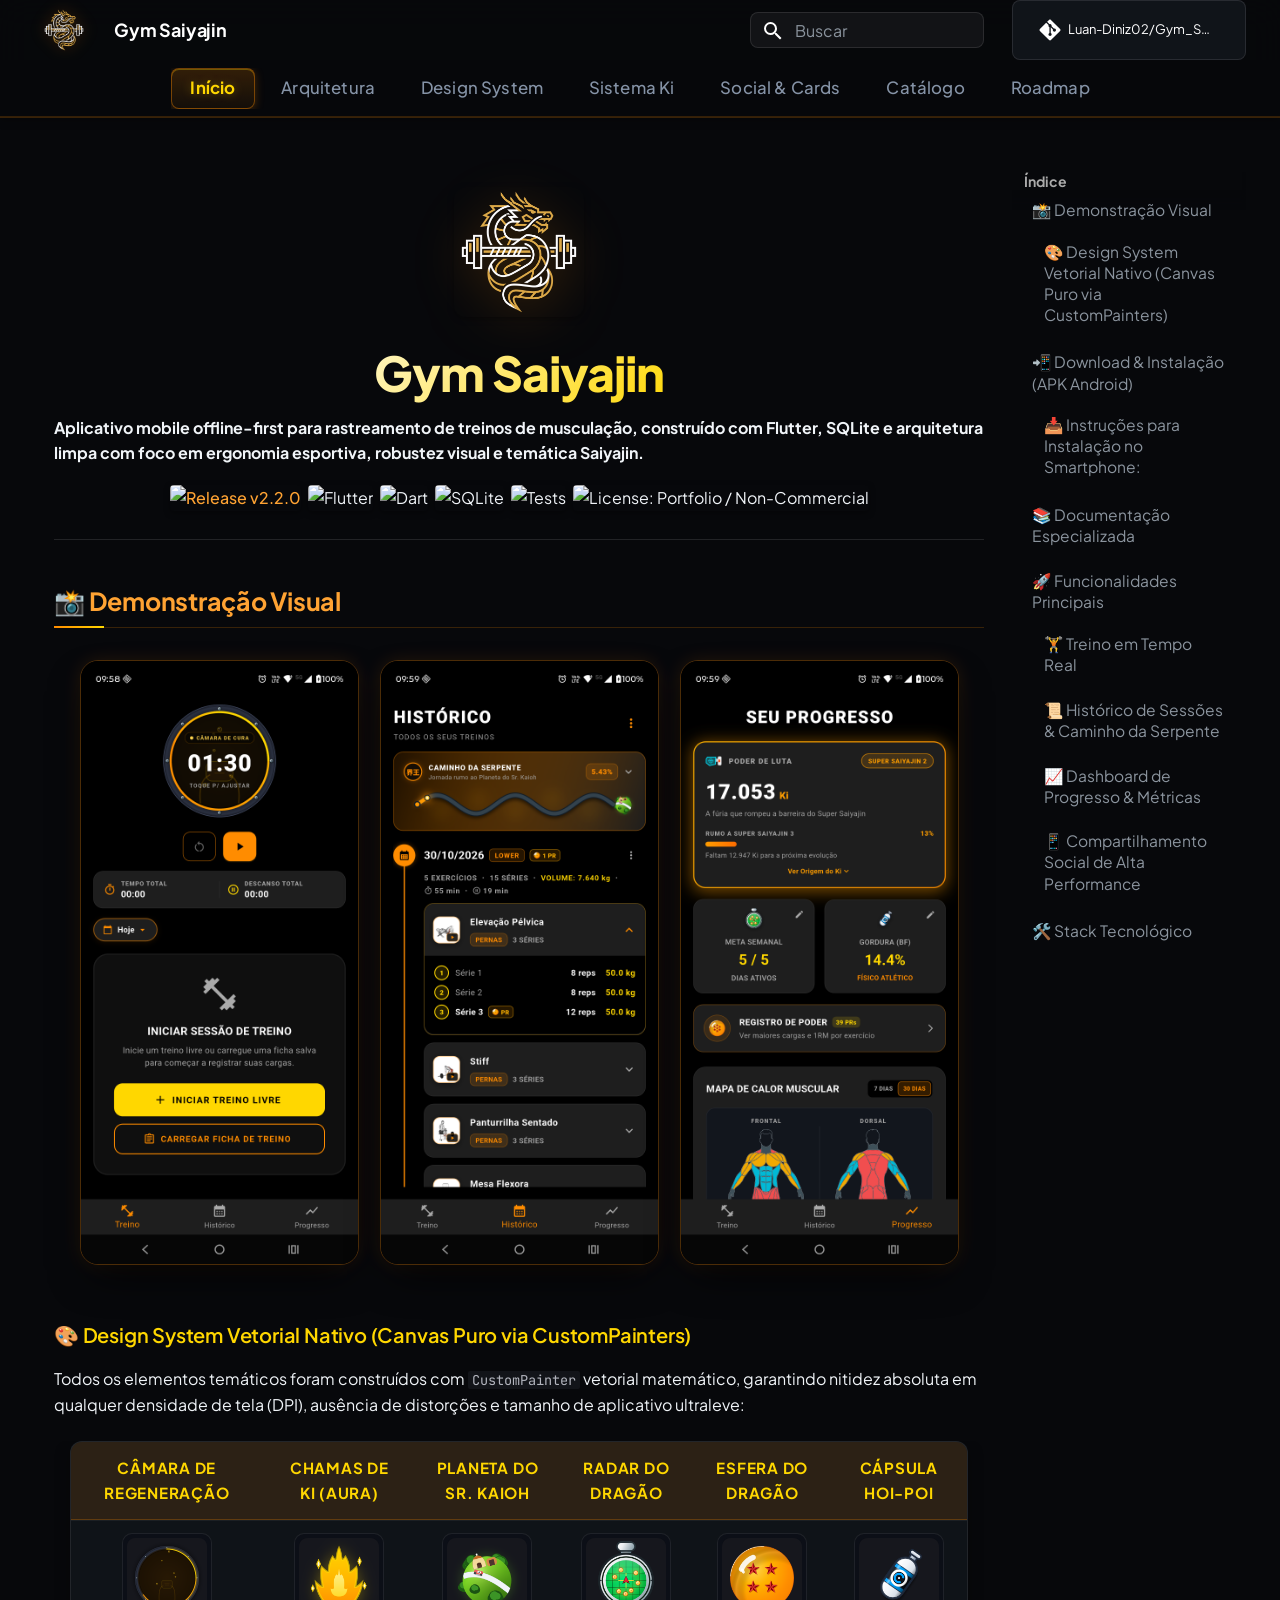
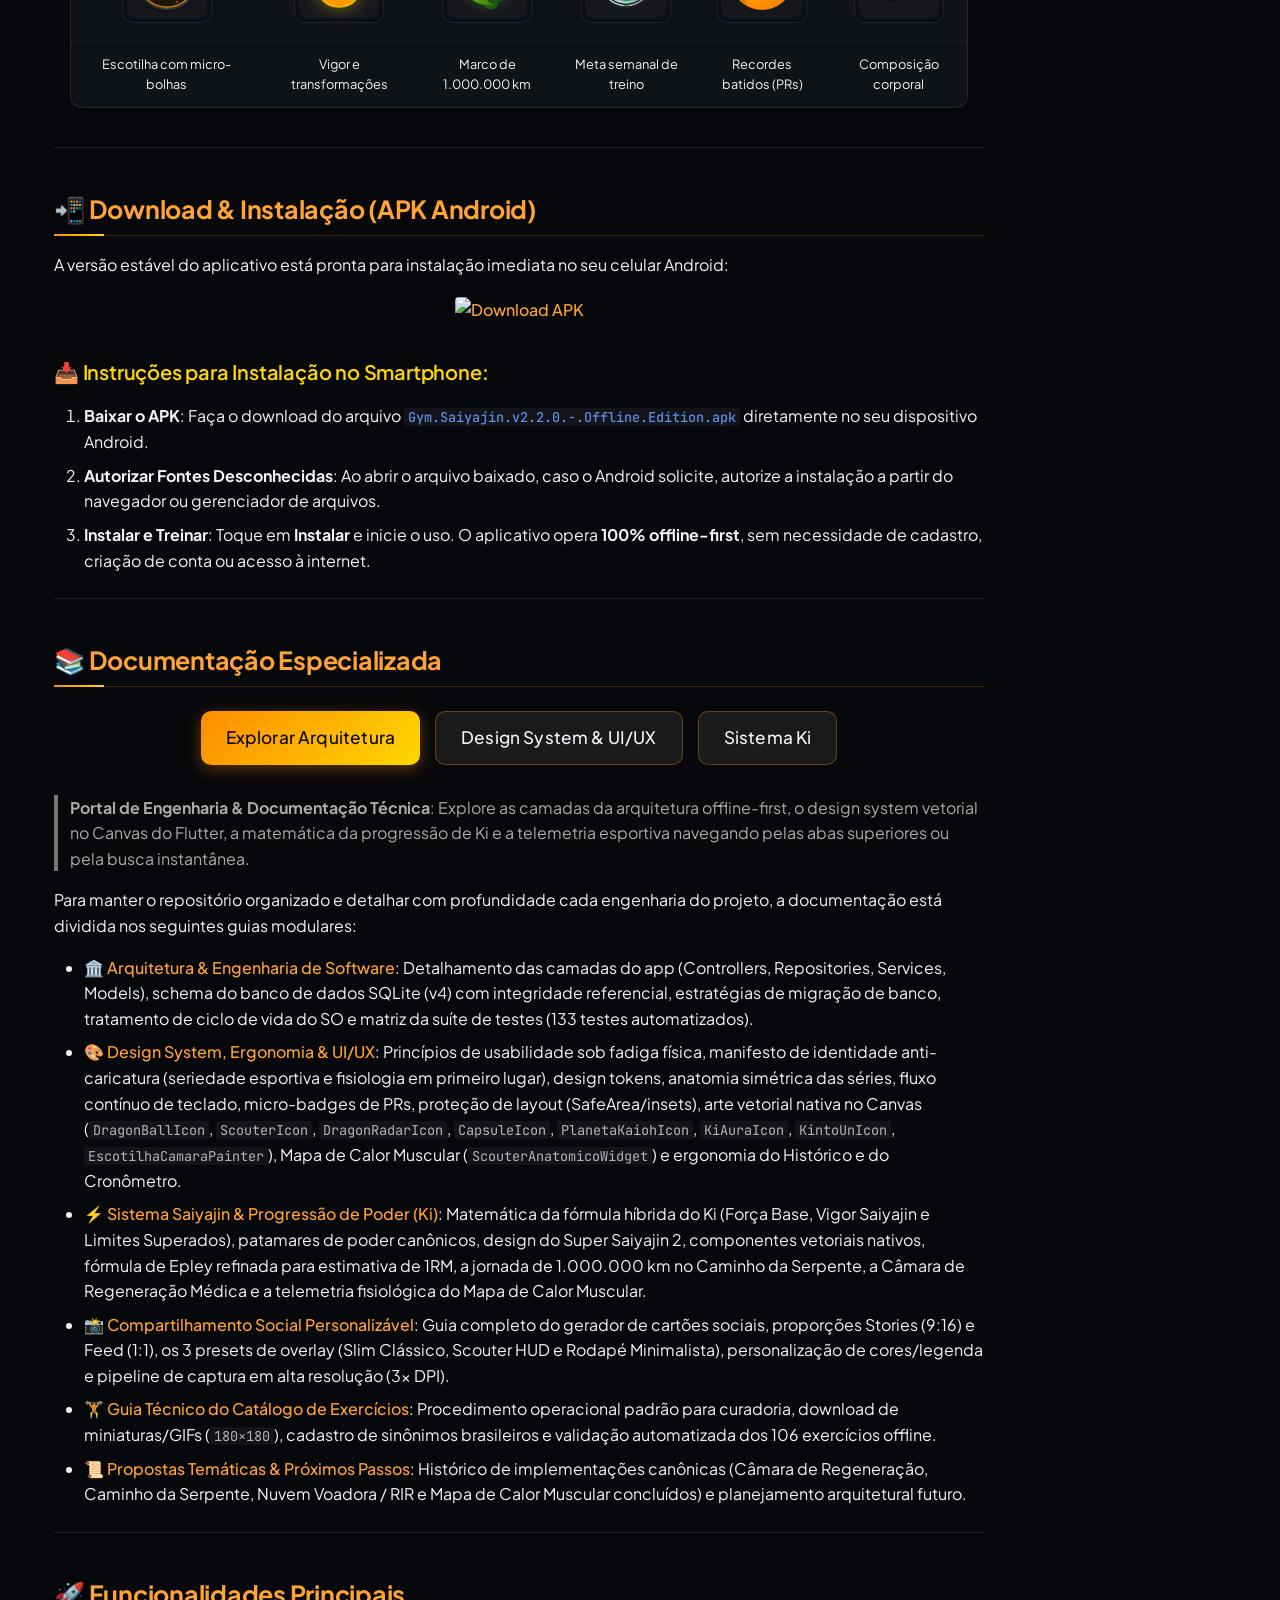
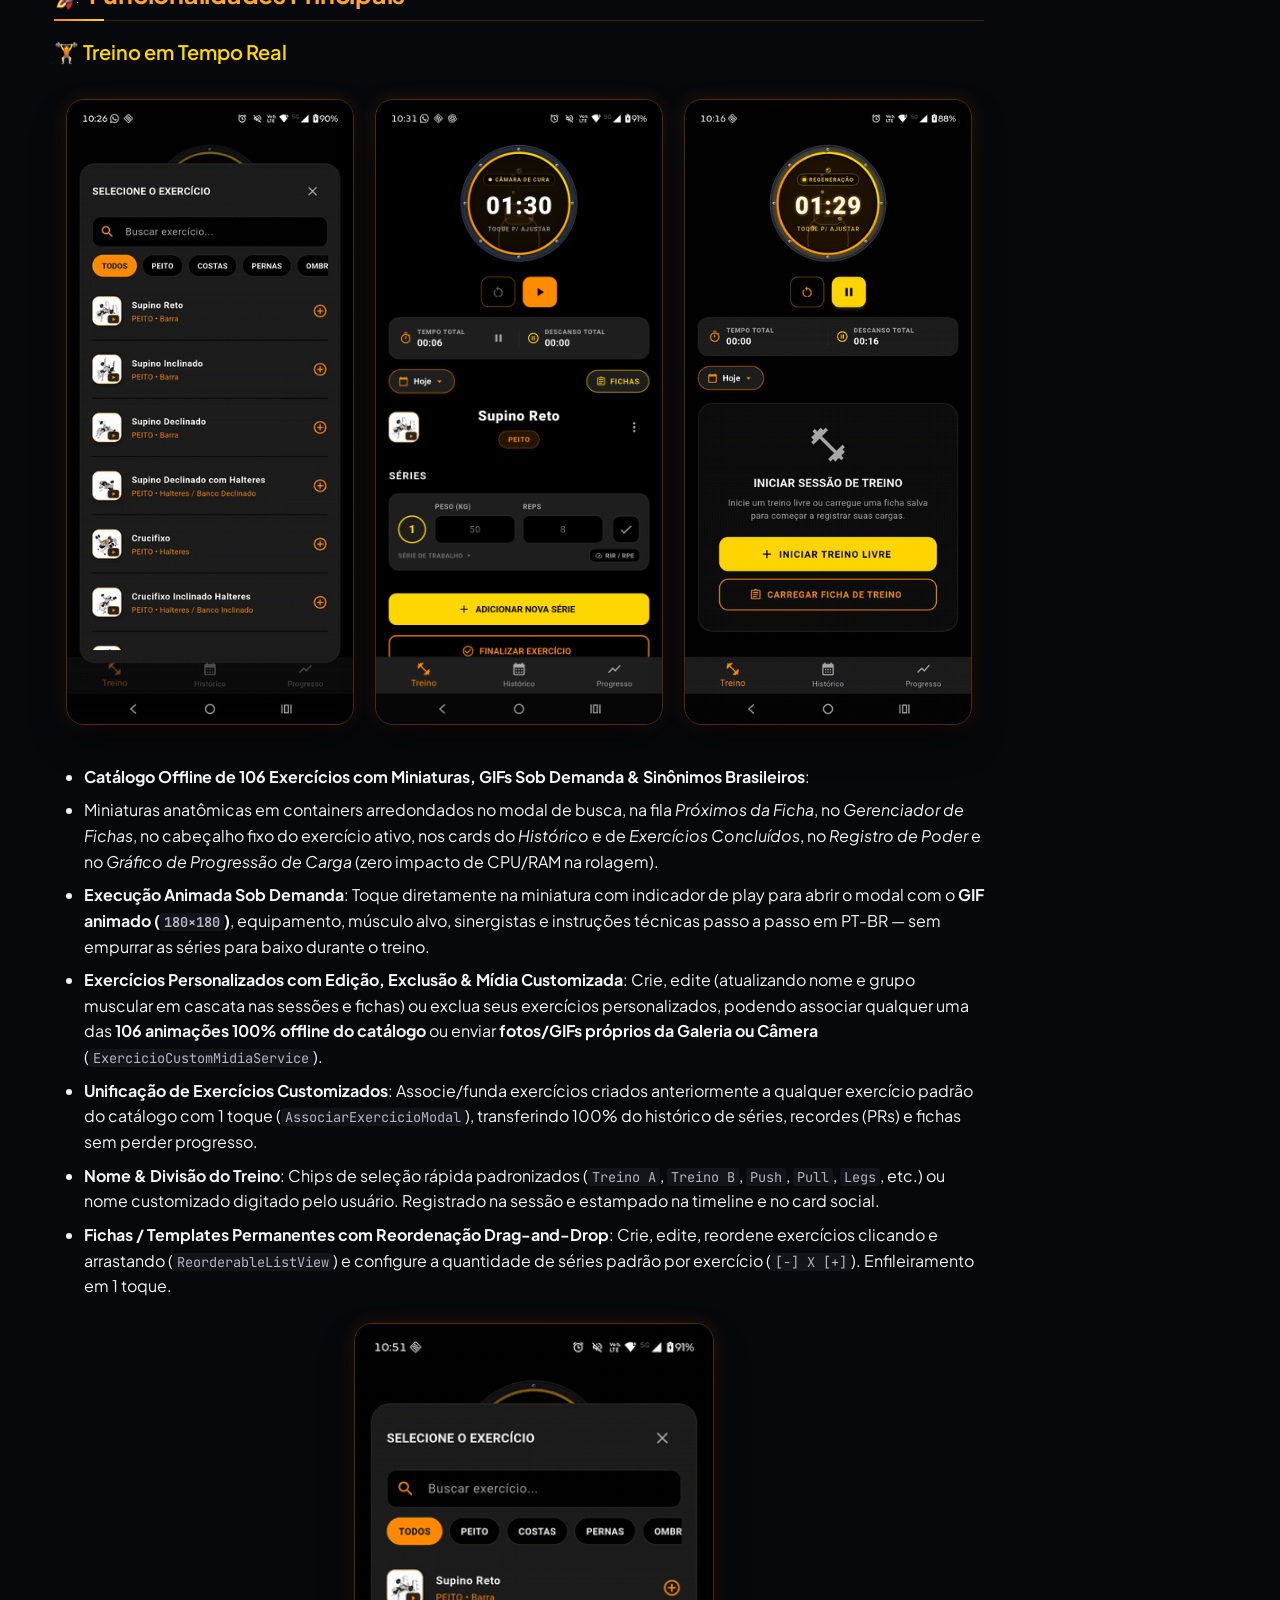
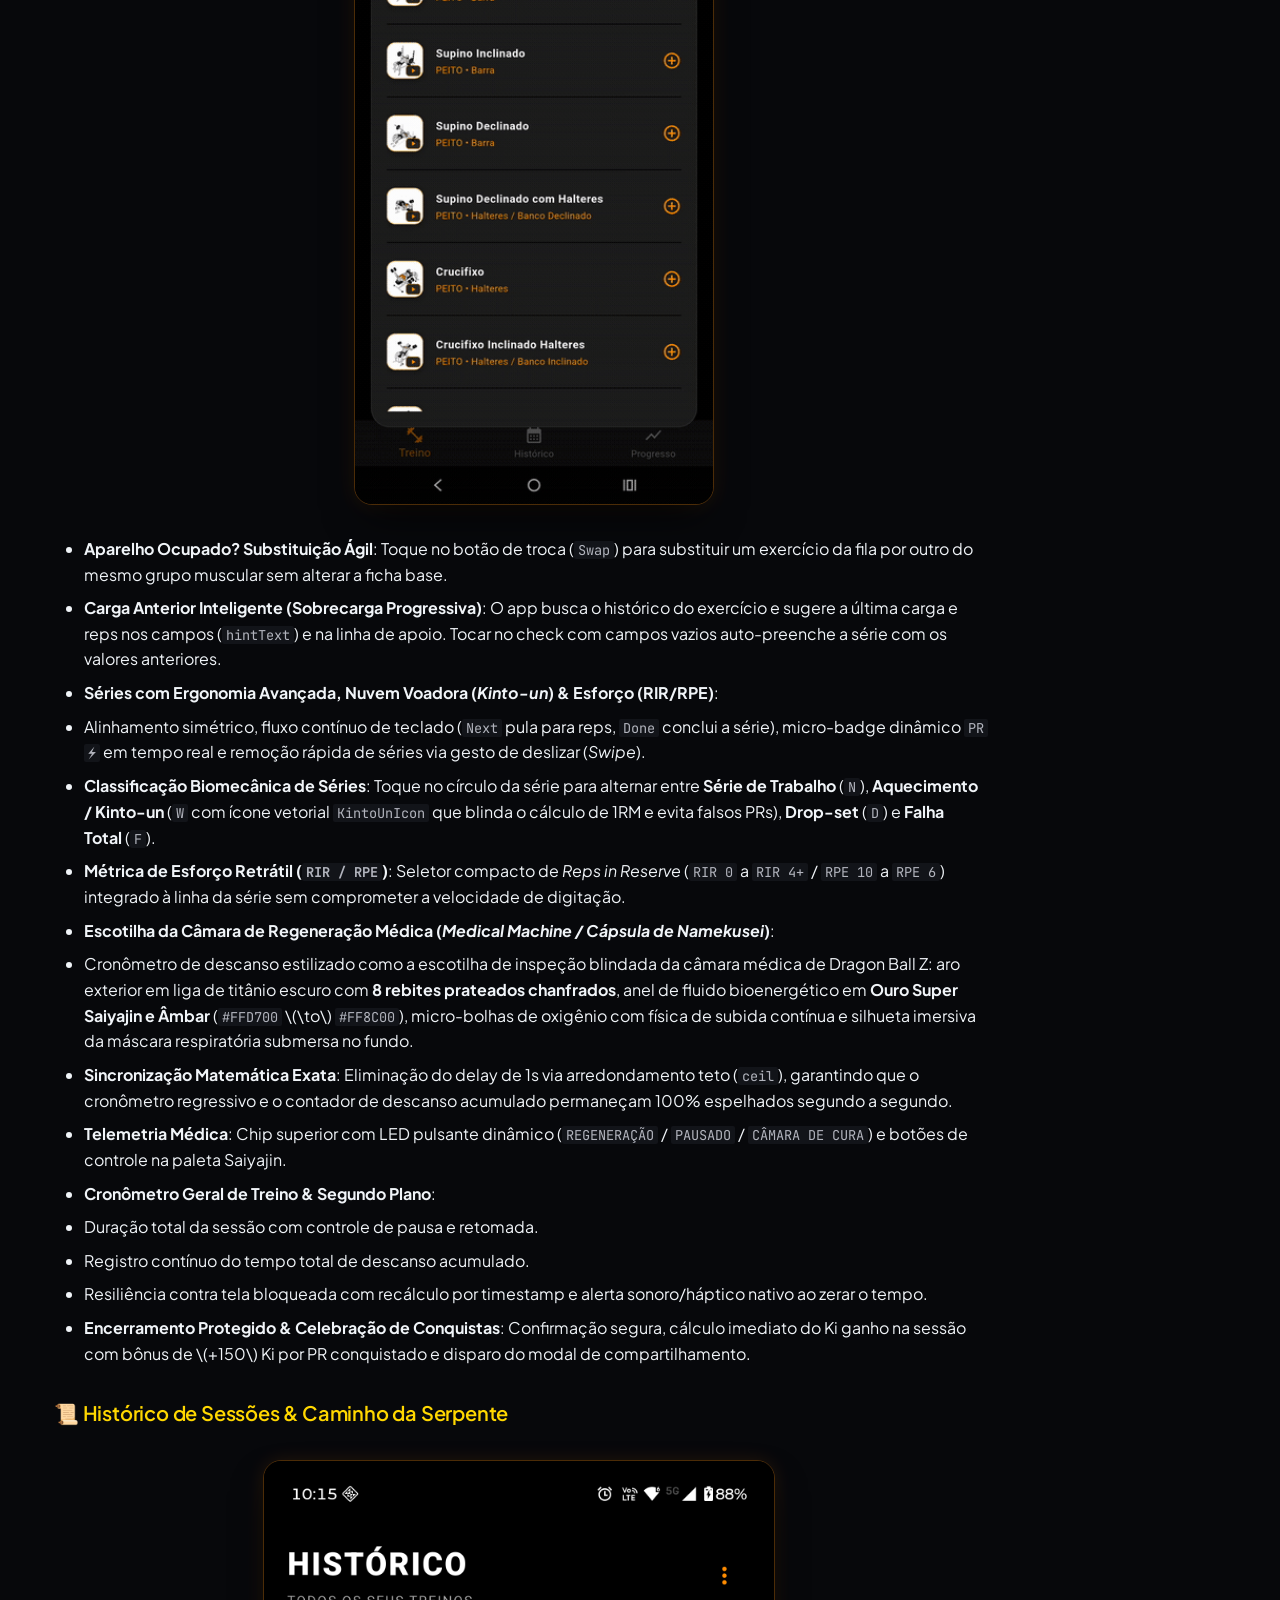
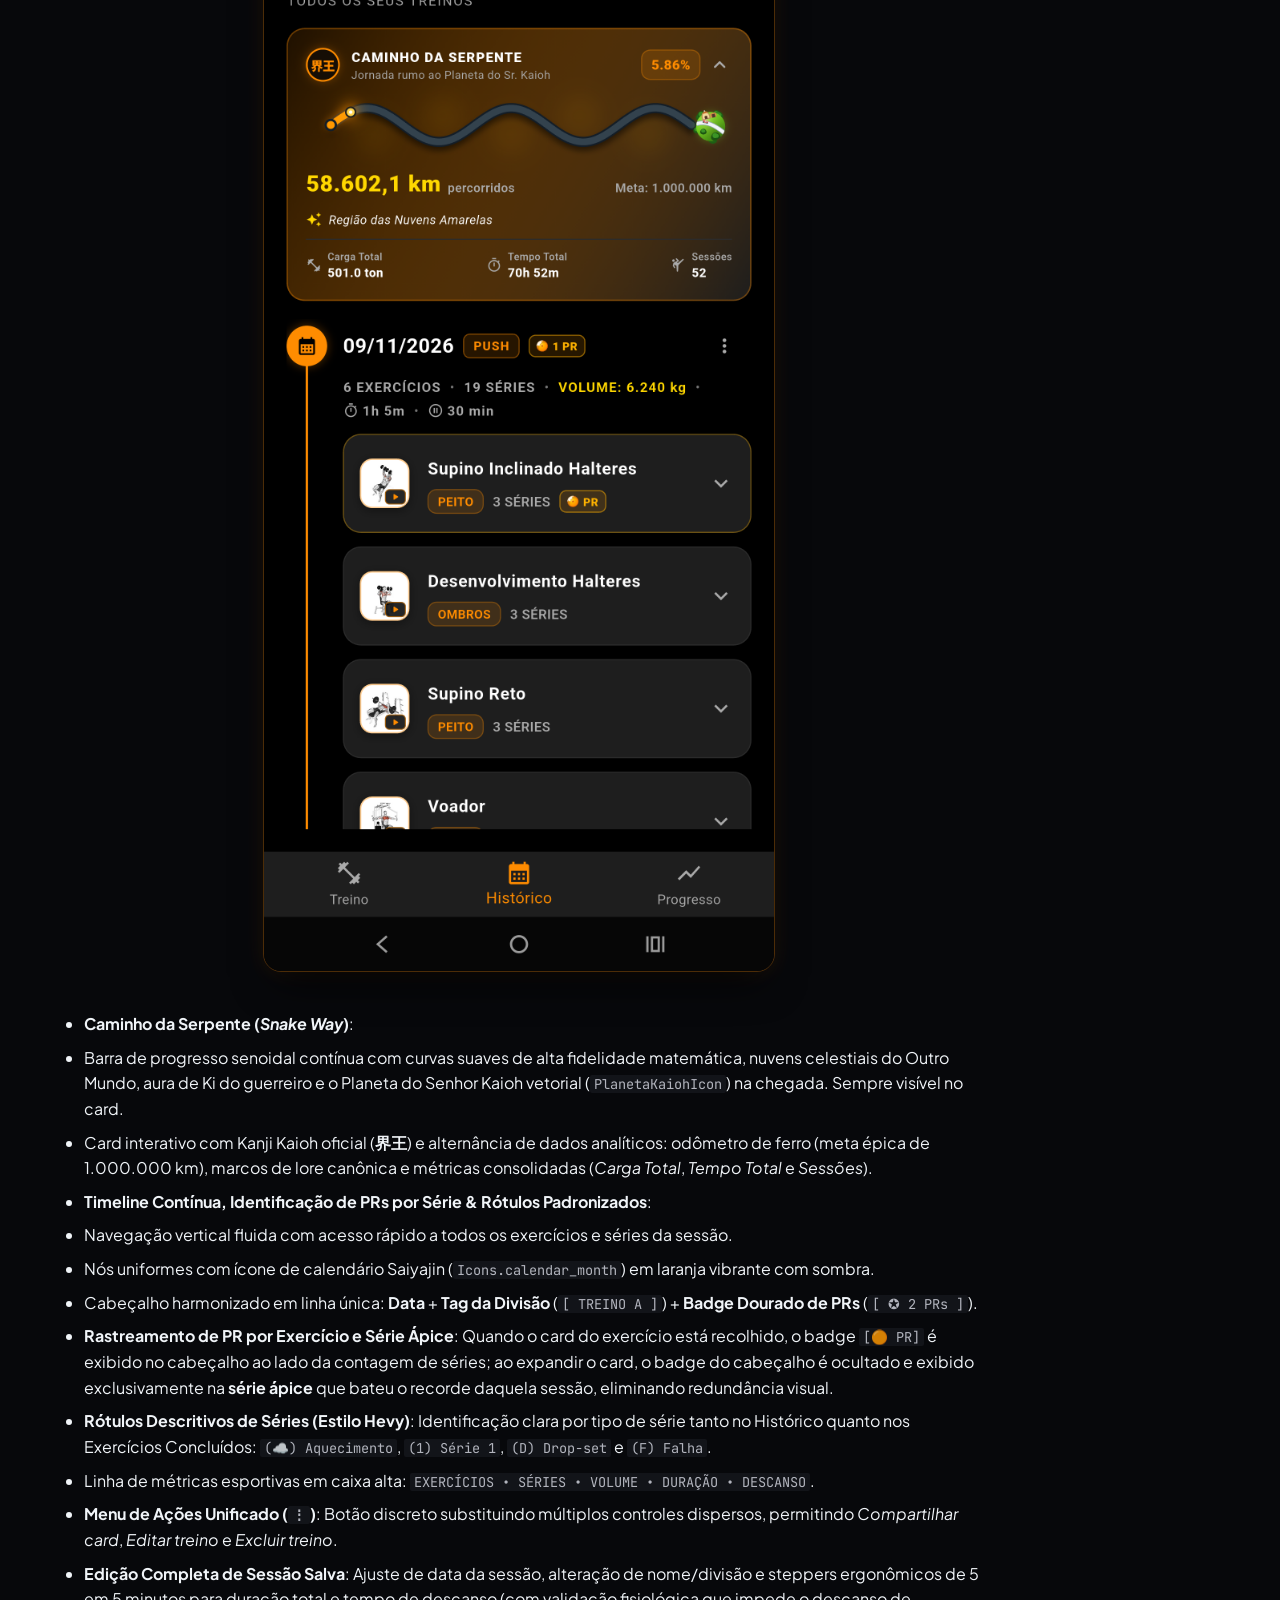
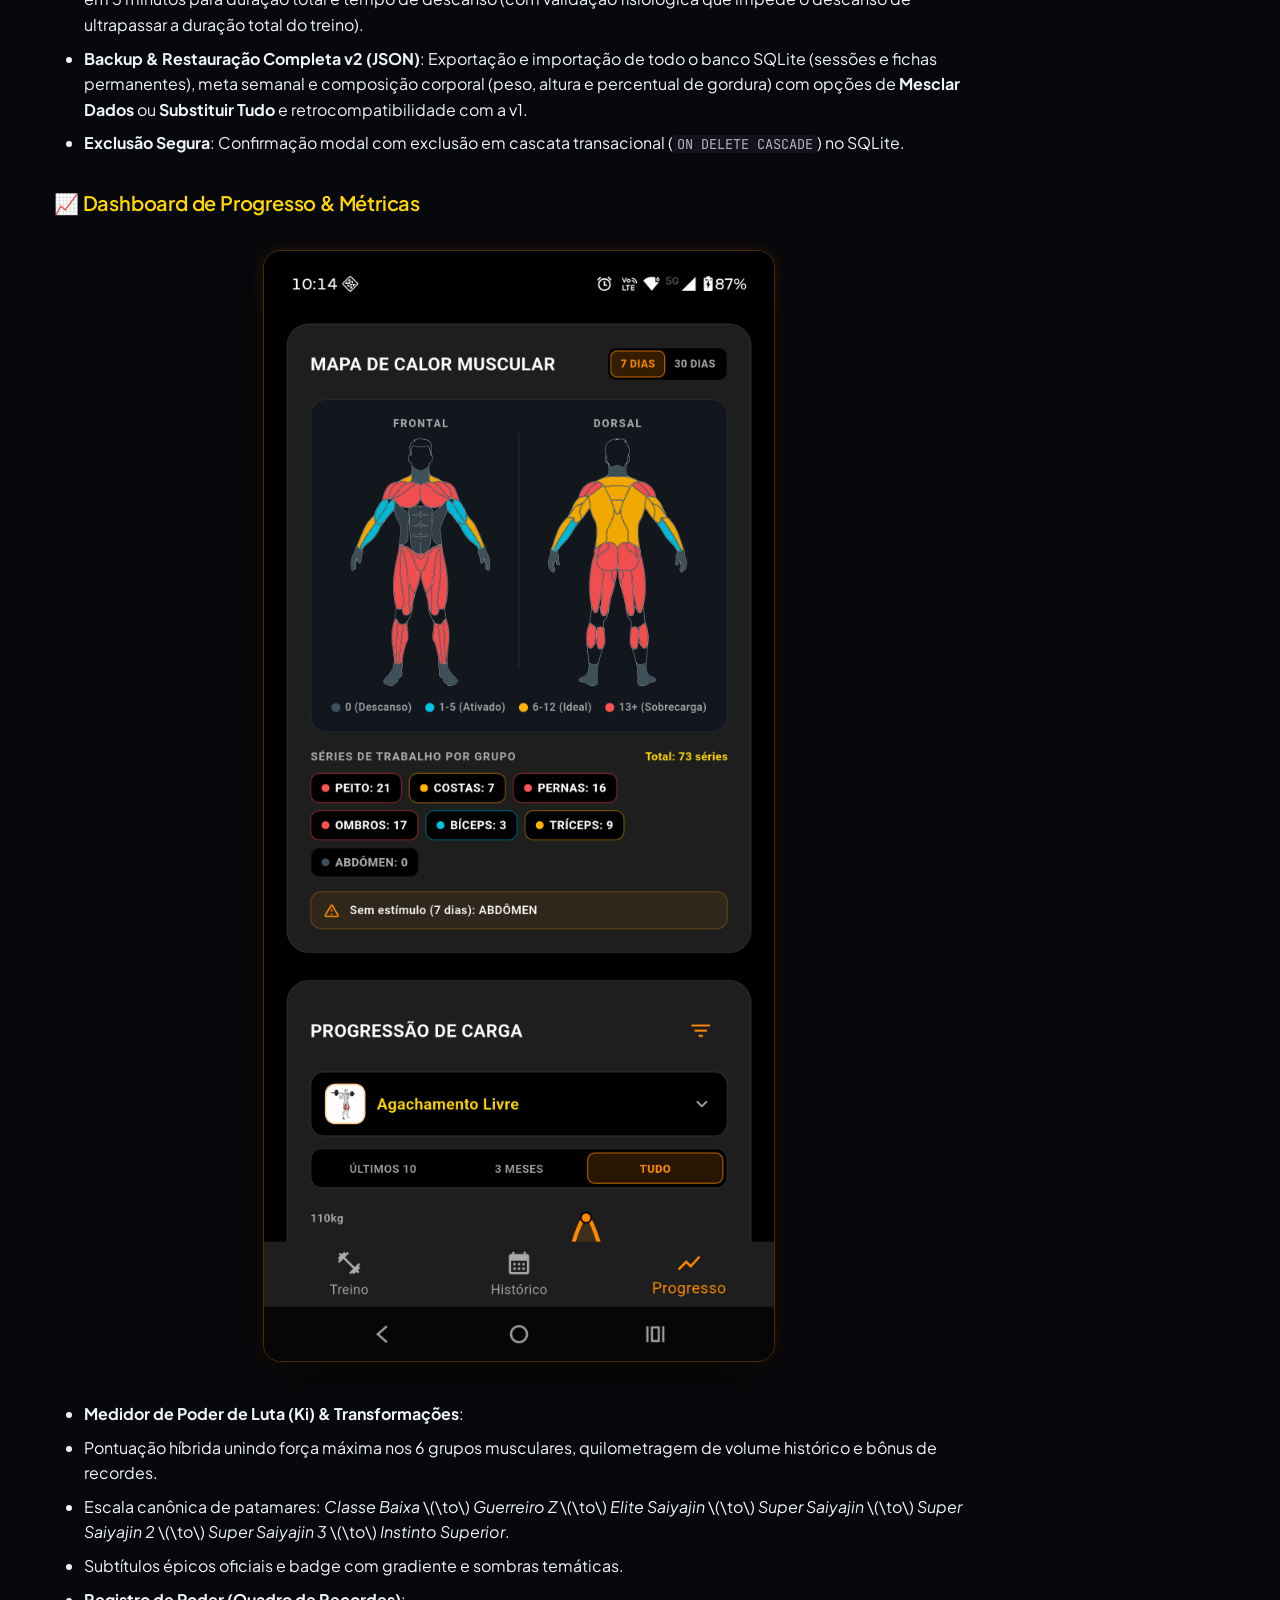
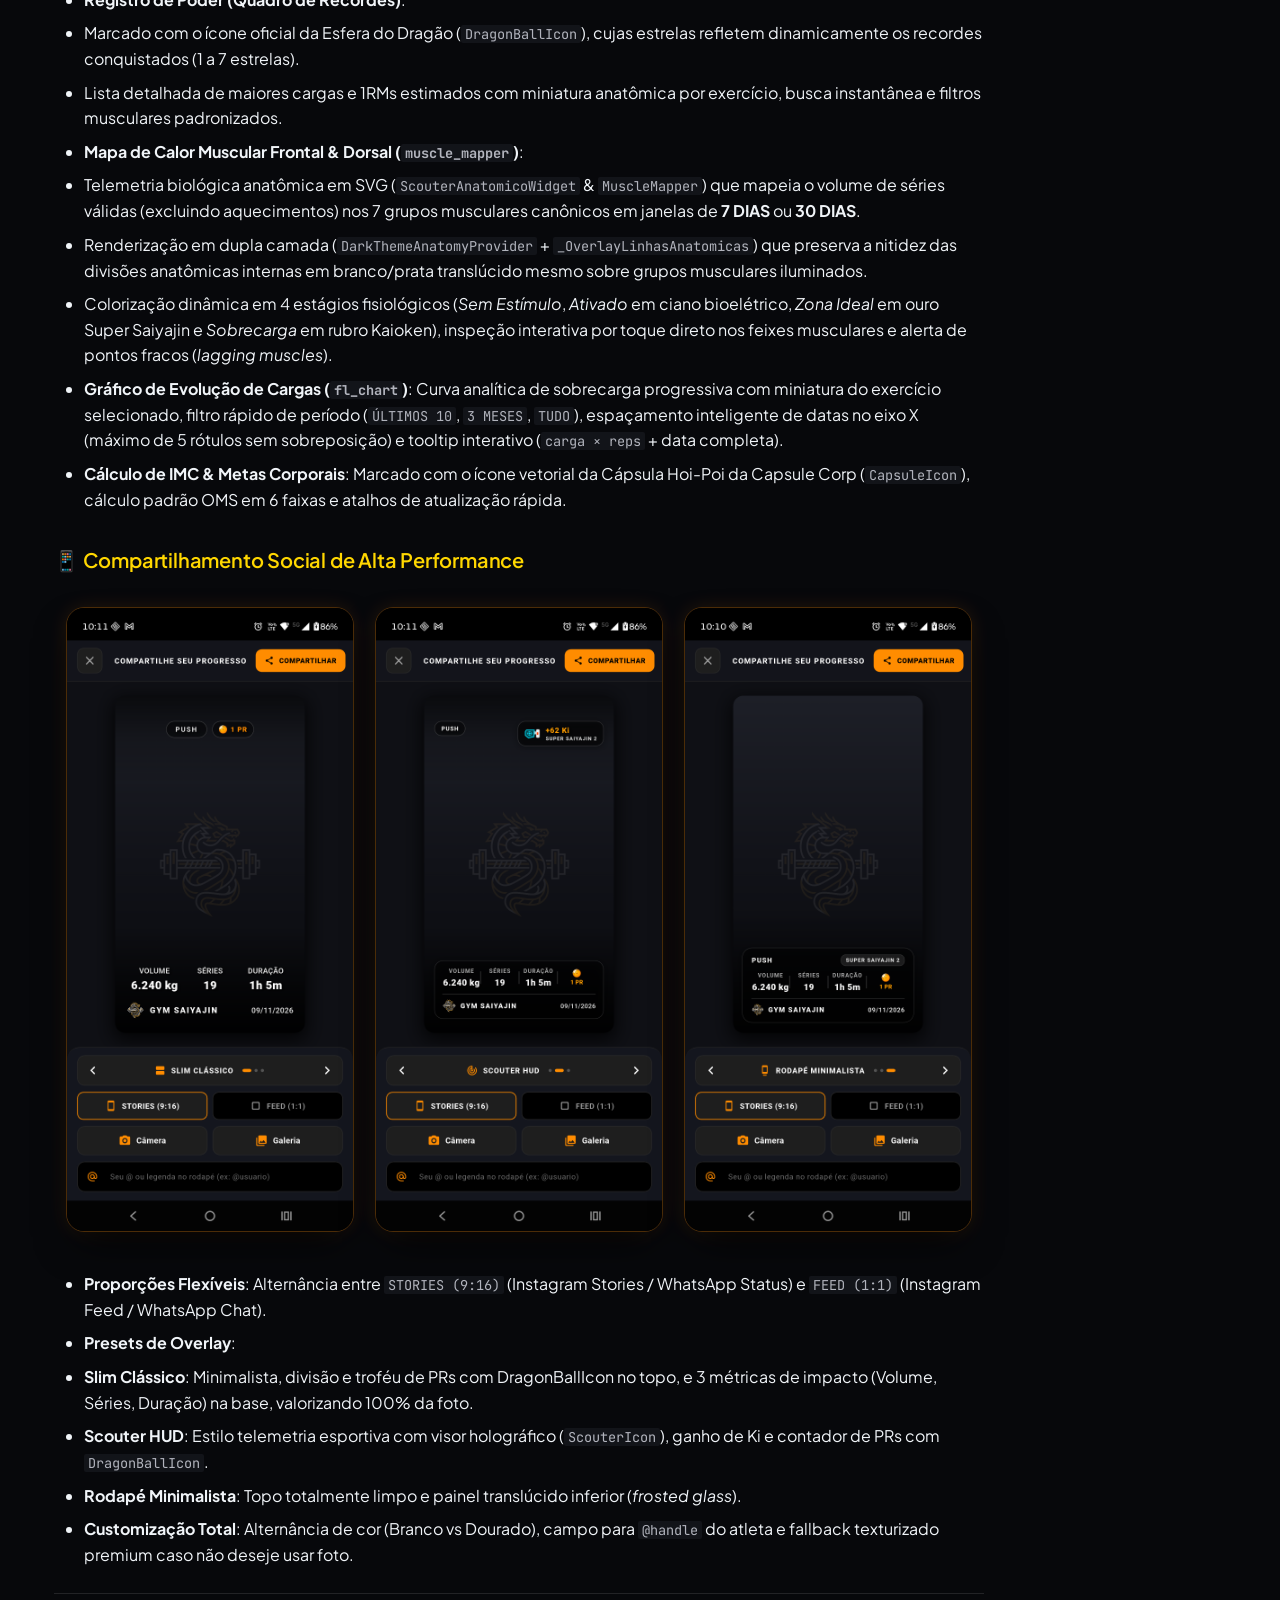
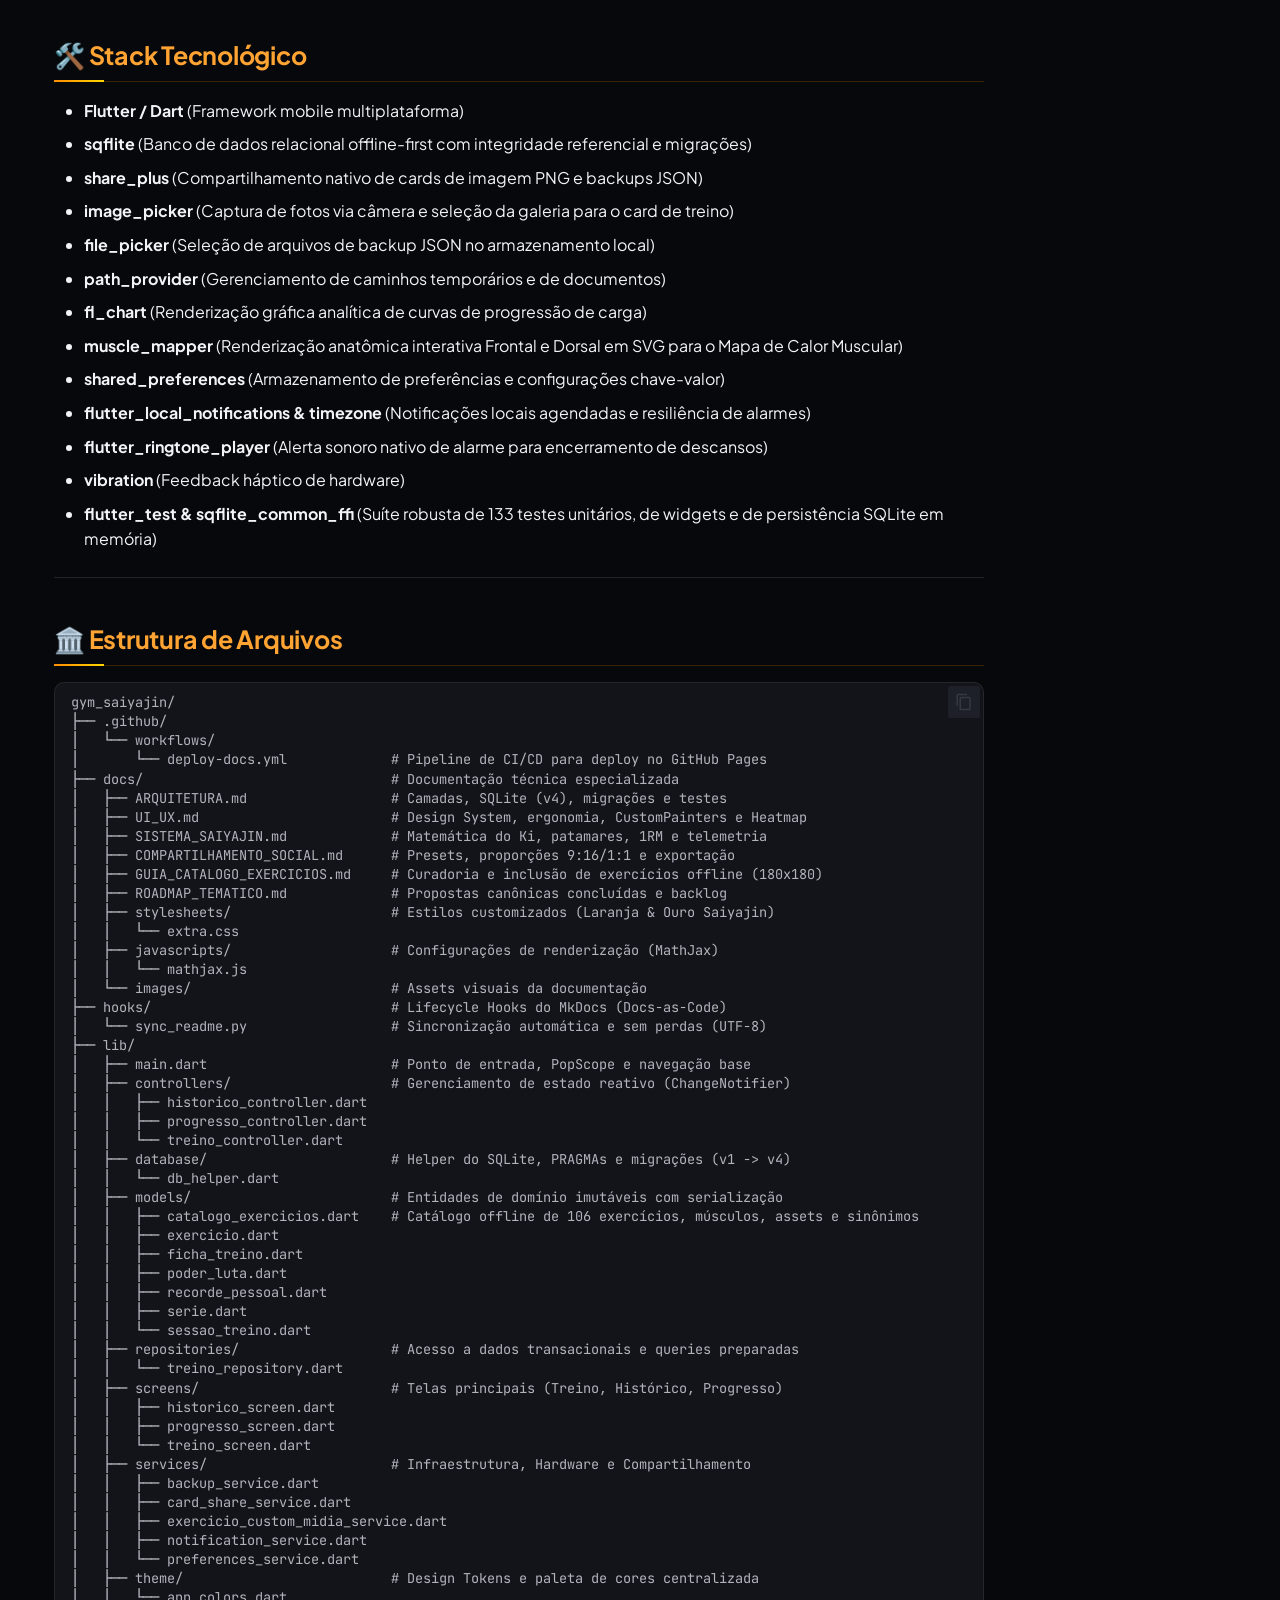
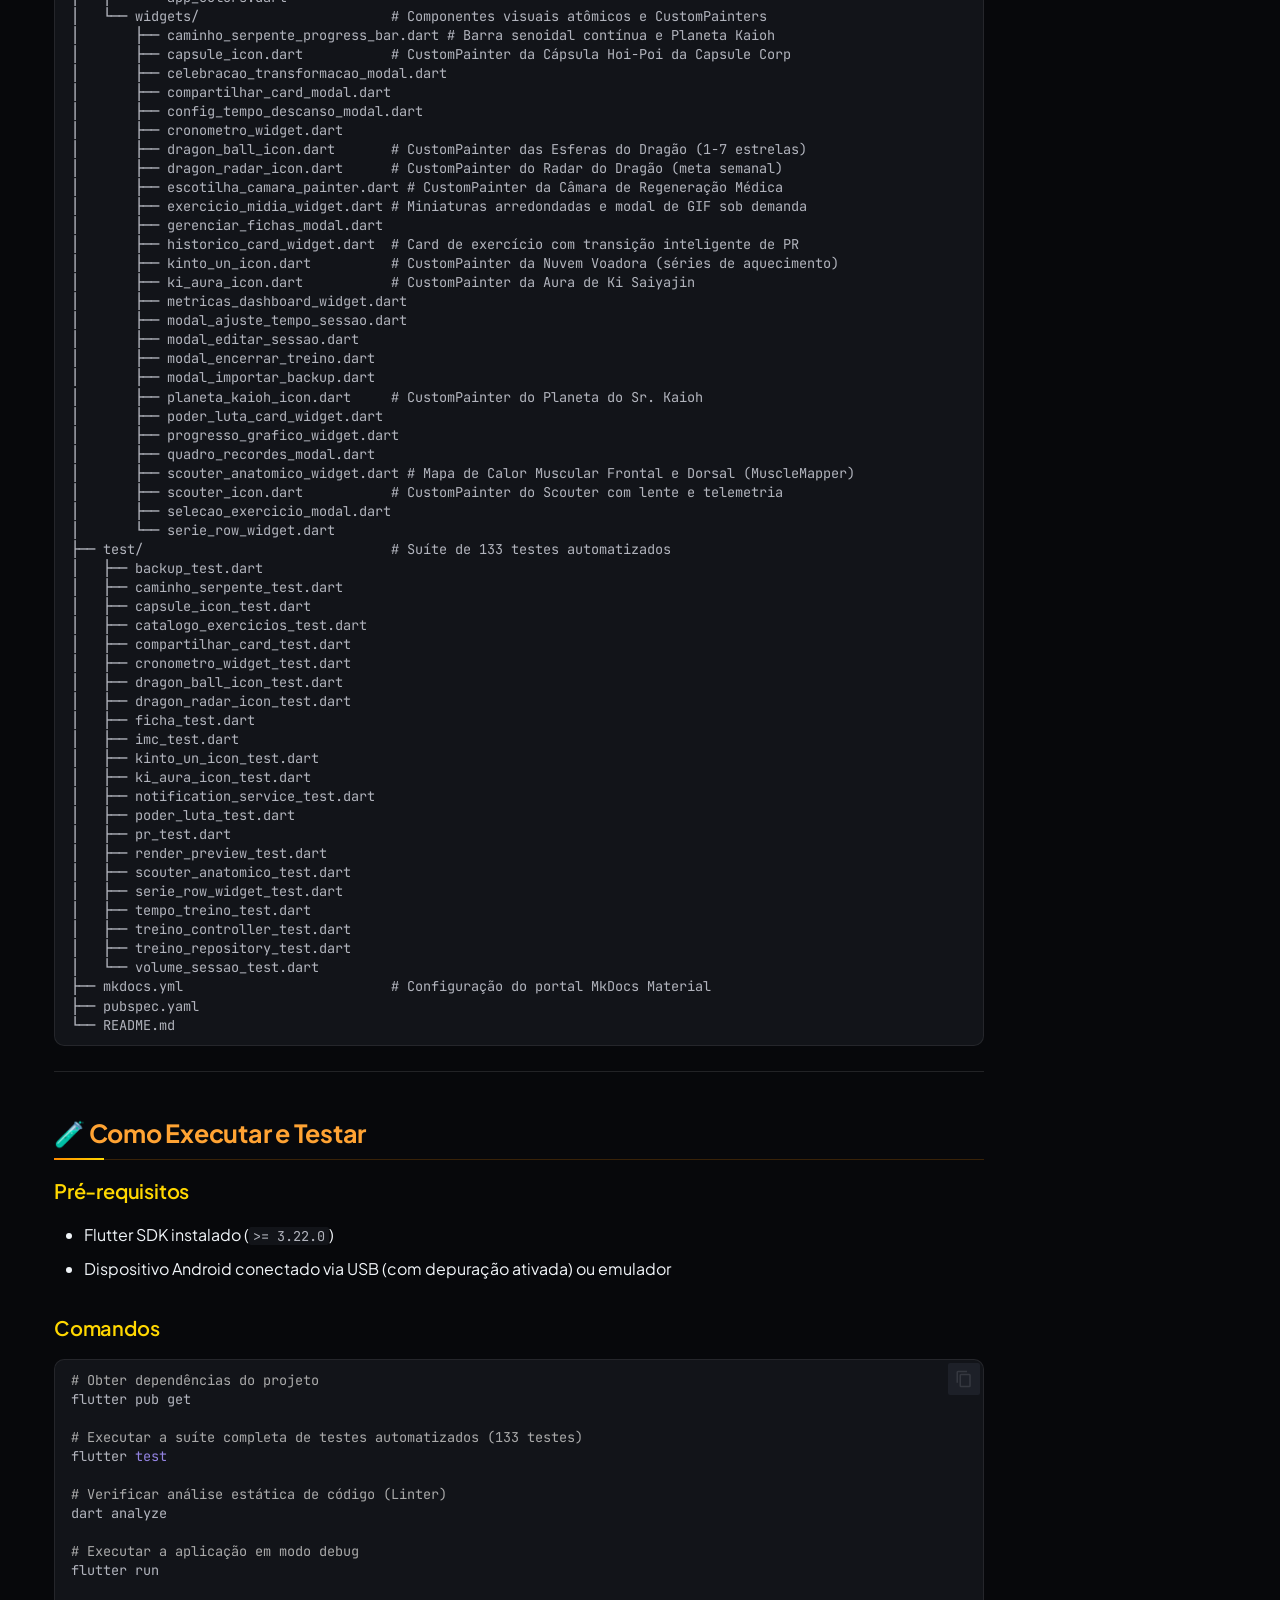
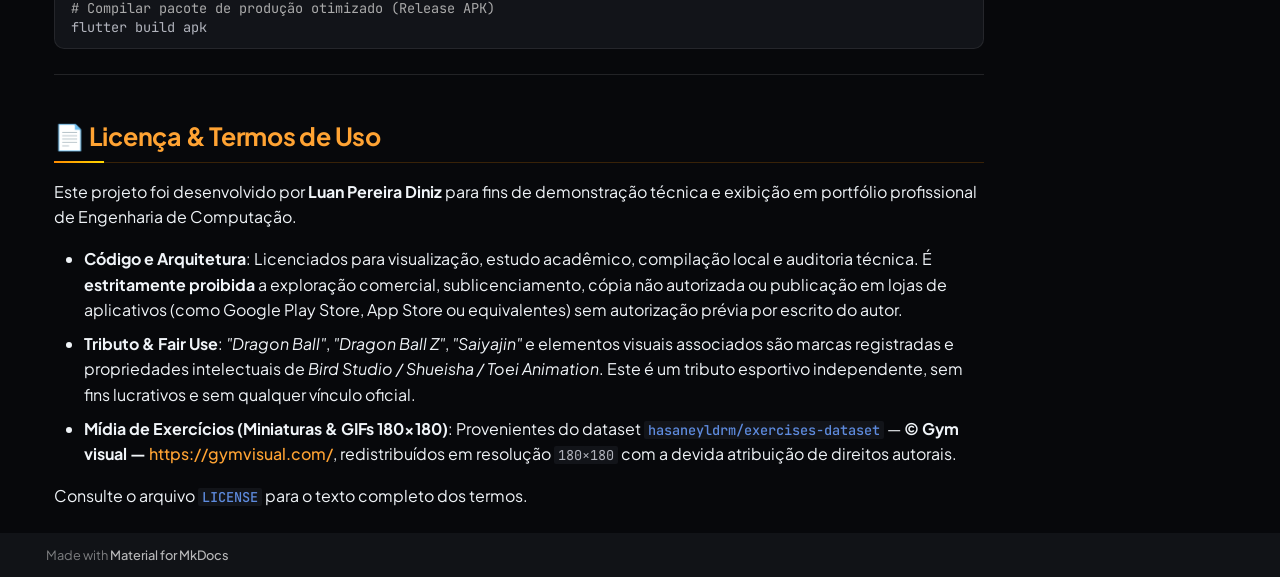
==== commit 3c859554: "Deployed 6c9d638 with MkDocs version: 1.6.1" ====
--- a/index.html
+++ b/index.html
@@ -27,7 +27,7 @@
     
     
       
-        <title>Gym Saiyajin — Documentação Técnica</title>
+        <title>Gym Saiyajin</title>
       
     
     
@@ -96,7 +96,7 @@
 
 <header class="md-header md-header--shadow md-header--lifted" data-md-component="header">
   <nav class="md-header__inner md-grid" aria-label="Cabeçalho">
-    <a href="index.html" title="Gym Saiyajin — Documentação Técnica" class="md-header__button md-logo" aria-label="Gym Saiyajin — Documentação Técnica" data-md-component="logo">
+    <a href="index.html" title="Gym Saiyajin" class="md-header__button md-logo" aria-label="Gym Saiyajin" data-md-component="logo">
       
   <img src="images/shenlong_logo.png" alt="logo">
 
@@ -109,13 +109,13 @@
       <div class="md-header__ellipsis">
         <div class="md-header__topic">
           <span class="md-ellipsis">
-            Gym Saiyajin — Documentação Técnica
+            Gym Saiyajin
           </span>
         </div>
         <div class="md-header__topic" data-md-component="header-topic">
           <span class="md-ellipsis">
             
-              🏠 Início
+              Início
             
           </span>
         </div>
@@ -216,7 +216,7 @@
   
     
   
-  🏠 Início
+  Início
 
       </a>
     </li>
@@ -235,7 +235,7 @@
   
     
   
-  🏛️ Arquitetura
+  Arquitetura
 
       </a>
     </li>
@@ -254,7 +254,7 @@
   
     
   
-  🎨 Design System
+  Design System
 
       </a>
     </li>
@@ -273,7 +273,7 @@
   
     
   
-  ⚡ Sistema Ki
+  Sistema Ki
 
       </a>
     </li>
@@ -292,7 +292,7 @@
   
     
   
-  📸 Social & Cards
+  Social & Cards
 
       </a>
     </li>
@@ -311,7 +311,7 @@
   
     
   
-  🏋️ Catálogo
+  Catálogo
 
       </a>
     </li>
@@ -330,7 +330,7 @@
   
     
   
-  📜 Roadmap
+  Roadmap
 
       </a>
     </li>
@@ -365,12 +365,12 @@
 
 <nav class="md-nav md-nav--primary md-nav--lifted" aria-label="Navegação" data-md-level="0">
   <label class="md-nav__title" for="__drawer">
-    <a href="index.html" title="Gym Saiyajin — Documentação Técnica" class="md-nav__button md-logo" aria-label="Gym Saiyajin — Documentação Técnica" data-md-component="logo">
+    <a href="index.html" title="Gym Saiyajin" class="md-nav__button md-logo" aria-label="Gym Saiyajin" data-md-component="logo">
       
   <img src="images/shenlong_logo.png" alt="logo">
 
     </a>
-    Gym Saiyajin — Documentação Técnica
+    Gym Saiyajin
   </label>
   
     <div class="md-nav__source">
@@ -408,7 +408,7 @@
   <span class="md-ellipsis">
     
   
-    🏠 Início
+    Início
   
 
     
@@ -426,7 +426,7 @@
   <span class="md-ellipsis">
     
   
-    🏠 Início
+    Início
   
 
     
@@ -671,7 +671,7 @@
   <span class="md-ellipsis">
     
   
-    🏛️ Arquitetura
+    Arquitetura
   
 
     
@@ -698,7 +698,7 @@
   <span class="md-ellipsis">
     
   
-    🎨 Design System
+    Design System
   
 
     
@@ -725,7 +725,7 @@
   <span class="md-ellipsis">
     
   
-    ⚡ Sistema Ki
+    Sistema Ki
   
 
     
@@ -752,7 +752,7 @@
   <span class="md-ellipsis">
     
   
-    📸 Social & Cards
+    Social & Cards
   
 
     
@@ -779,7 +779,7 @@
   <span class="md-ellipsis">
     
   
-    🏋️ Catálogo
+    Catálogo
   
 
     
@@ -806,7 +806,7 @@
   <span class="md-ellipsis">
     
   
-    📜 Roadmap
+    Roadmap
   
 
     
@@ -1136,8 +1136,14 @@
 </ol>
 <hr />
 <h2 id="documentacao-especializada">📚 Documentação Especializada</h2>
+<div class="saiyajin-cta-group">
+  <a href="ARQUITETURA.html" class="saiyajin-btn saiyajin-btn-primary">Explorar Arquitetura</a>
+  <a href="UI_UX.html" class="saiyajin-btn saiyajin-btn-secondary">Design System &amp; UI/UX</a>
+  <a href="SISTEMA_SAIYAJIN.html" class="saiyajin-btn saiyajin-btn-secondary">Sistema Ki</a>
+</div>
+
 <blockquote>
-<p>🥋 <strong>Portal de Engenharia &amp; Documentação Técnica</strong>: Explore as camadas da arquitetura offline-first, o design system vetorial no Canvas do Flutter, a matemática da progressão de Ki e a telemetria esportiva navegando pelas abas superiores ou pela busca instantânea.</p>
+<p><strong>Portal de Engenharia &amp; Documentação Técnica</strong>: Explore as camadas da arquitetura offline-first, o design system vetorial no Canvas do Flutter, a matemática da progressão de Ki e a telemetria esportiva navegando pelas abas superiores ou pela busca instantânea.</p>
 </blockquote>
 <p>Para manter o repositório organizado e detalhar com profundidade cada engenharia do projeto, a documentação está dividida nos seguintes guias modulares:</p>
 <ul>
--- a/stylesheets/extra.css
+++ b/stylesheets/extra.css
@@ -1,471 +1,657 @@
-/* ==========================================================================
-   Gym Saiyajin — High-Tech Dark Design System (Material for MkDocs)
-   Inspiração: Vercel / Linear / Supabase com Paleta Canônica Saiyajin
-   ========================================================================== */
-
-/* --------------------------------------------------------------------------
-   1. Tokens Globais & Paleta de Cores
-   -------------------------------------------------------------------------- */
-:root {
-  --saiyajin-orange:       #FF8C00;
-  --saiyajin-orange-light: #FFA333;
-  --saiyajin-orange-dark:  #CC7000;
-  --saiyajin-gold:         #FFD700;
-  --saiyajin-gold-glow:    rgba(255, 215, 0, 0.25);
-  --saiyajin-orange-glow:  rgba(255, 140, 0, 0.20);
-
-  /* Material Tokens */
-  --md-primary-fg-color:        #FF8C00;
-  --md-primary-fg-color--light: #FFA333;
-  --md-primary-fg-color--dark:  #CC7000;
-  --md-accent-fg-color:         #FFD700;
-  --md-accent-fg-color--transparent: rgba(255, 215, 0, 0.15);
-}
-
-/* Modo Escuro (Slate - High-Tech Obsidian) */
-[data-md-color-scheme="slate"] {
-  --md-default-bg-color:         #0D1117;
-  --md-default-bg-color--light:   #161B22;
-  --md-default-bg-color--lighter: #21262D;
-  --md-default-fg-color:         #E6EDF3;
-  --md-default-fg-color--light:  #8B949E;
-  --md-default-fg-color--lighter:#6E7681;
-  --md-text-color:               #E6EDF3;
-  --md-code-bg-color:            #161B22;
-}
-
-/* --------------------------------------------------------------------------
-   2. Cabeçalho Glassmorphism & Barra Superior
-   -------------------------------------------------------------------------- */
-.md-header {
-  background-color: rgba(13, 17, 23, 0.85) !important;
-  backdrop-filter: blur(16px);
-  -webkit-backdrop-filter: blur(16px);
-  border-bottom: 1px solid rgba(255, 140, 0, 0.18) !important;
-  transition: background-color 0.25s ease, border-color 0.25s ease;
-}
-
-.md-header__title {
-  font-weight: 700;
-  letter-spacing: -0.01em;
-}
-
-.md-header__button.md-logo {
-  padding: 0.2rem;
-}
-
-.md-header__button.md-logo img,
-.md-header__button.md-logo svg {
-  height: 2.2rem;
-  width: auto;
-  border-radius: 6px;
-  filter: drop-shadow(0 0 8px rgba(255, 140, 0, 0.35));
-  transition: transform 0.2s ease, filter 0.2s ease;
-}
-
-.md-header__button.md-logo:hover img {
-  transform: scale(1.08);
-  filter: drop-shadow(0 0 14px rgba(255, 215, 0, 0.6));
-}
-
-/* --------------------------------------------------------------------------
-   3. Caixa de Busca Futurista
-   -------------------------------------------------------------------------- */
-.md-search__inner {
-  border-radius: 8px;
-}
-
-.md-search__form {
-  background-color: rgba(255, 255, 255, 0.05) !important;
-  border: 1px solid rgba(255, 255, 255, 0.1) !important;
-  border-radius: 8px !important;
-  transition: all 0.2s cubic-bezier(0.4, 0, 0.2, 1);
-}
-
-.md-search__form:hover {
-  background-color: rgba(255, 255, 255, 0.08) !important;
-  border-color: rgba(255, 140, 0, 0.4) !important;
-}
-
-.md-search__form:focus-within {
-  background-color: rgba(22, 27, 34, 0.95) !important;
-  border-color: var(--saiyajin-orange) !important;
-  box-shadow: 0 0 0 3px rgba(255, 140, 0, 0.2) !important;
-}
-
-.md-search__input {
-  color: #F0F6FC !important;
-}
-
-.md-search__input::placeholder {
-  color: #8B949E !important;
-}
-
-/* --------------------------------------------------------------------------
-   4. Barra de Abas (Navigation Tabs & Scroll Affordance)
-   -------------------------------------------------------------------------- */
-.md-tabs {
-  background-color: rgba(18, 22, 30, 0.95) !important;
-  border-bottom: 1px solid rgba(255, 255, 255, 0.07) !important;
-  backdrop-filter: blur(12px);
-  -webkit-backdrop-filter: blur(12px);
-  position: relative;
-}
-
-/* Container com rolagem horizontal suave */
-.md-tabs__list {
-  scroll-behavior: smooth;
-  -webkit-overflow-scrolling: touch;
-}
-
-/* Scrollbar visível suavemente na barra de abas ao passar o cursor */
-.md-tabs::-webkit-scrollbar {
-  height: 3px;
-}
-
-.md-tabs::-webkit-scrollbar-track {
-  background: rgba(13, 17, 23, 0.6);
-}
-
-.md-tabs::-webkit-scrollbar-thumb {
-  background: rgba(255, 140, 0, 0.35);
-  border-radius: 2px;
-}
-
-.md-tabs:hover::-webkit-scrollbar-thumb {
-  background: var(--saiyajin-orange);
-}
-
-.md-tabs__item {
-  flex-shrink: 0;
-}
-
-.md-tabs__link {
-  color: #94A3B8 !important;
-  font-weight: 500;
-  font-size: 0.82rem;
-  letter-spacing: 0.01em;
-  opacity: 0.85;
-  transition: all 0.2s ease;
-  padding: 0.6rem 0.85rem;
-  border-bottom: 2px solid transparent;
-  white-space: nowrap;
-}
-
-.md-tabs__link:hover {
-  color: var(--saiyajin-orange-light) !important;
-  opacity: 1;
-  background-color: rgba(255, 140, 0, 0.05);
-  border-radius: 4px 4px 0 0;
-}
-
-.md-tabs__item--active .md-tabs__link,
-.md-tabs__link--active {
-  color: var(--saiyajin-gold) !important;
-  opacity: 1 !important;
-  font-weight: 700;
-  border-bottom: 2px solid var(--saiyajin-orange) !important;
-  text-shadow: 0 0 12px rgba(255, 215, 0, 0.35);
-}
-
-/* --------------------------------------------------------------------------
-   5. Hero Section & Logotipo Central (Efeito Glow de Ki)
-   -------------------------------------------------------------------------- */
-.md-typeset p[align="center"] img[alt*="Logo"],
-.md-typeset p[align="center"] img[alt*="Shenlong"] {
-  border-radius: 12px;
-  filter: drop-shadow(0 8px 24px rgba(255, 140, 0, 0.35));
-  transition: transform 0.35s cubic-bezier(0.2, 0.8, 0.2, 1), filter 0.35s ease;
-}
-
-.md-typeset p[align="center"] img[alt*="Logo"]:hover,
-.md-typeset p[align="center"] img[alt*="Shenlong"]:hover {
-  transform: translateY(-3px) scale(1.05);
-  filter: drop-shadow(0 12px 36px rgba(255, 215, 0, 0.6));
-}
-
-.md-typeset h1[align="center"] {
-  background: linear-gradient(135deg, #FFFFFF 20%, #FFD700 70%, #FF8C00 100%);
-  -webkit-background-clip: text;
-  -webkit-text-fill-color: transparent;
-  font-weight: 800;
-  letter-spacing: -0.02em;
-  font-size: 2.4rem;
-  margin-top: 0.5rem;
-  margin-bottom: 0.5rem;
-}
-
-.md-typeset p[align="center"] strong {
-  color: #C9D1D9;
-  font-size: 1.05rem;
-  line-height: 1.6;
-  max-width: 720px;
-  display: inline-block;
-}
-
-/* Badges do Hero */
-.md-typeset p[align="center"] a img,
-.md-typeset p[align="center"] > img {
-  border-radius: 4px;
-  margin: 3px 2px;
-  box-shadow: 0 2px 6px rgba(0, 0, 0, 0.4);
-  transition: transform 0.2s ease, box-shadow 0.2s ease;
-}
-
-.md-typeset p[align="center"] a:hover img {
-  transform: translateY(-2px);
-  box-shadow: 0 4px 12px rgba(255, 140, 0, 0.35);
-}
-
-/* --------------------------------------------------------------------------
-   6. Screenshots do App (Moldura de Dispositivo & Elevação 3D)
-   -------------------------------------------------------------------------- */
-.md-typeset img[alt*="Tela"],
-.md-typeset img[alt*="Histórico"],
-.md-typeset img[alt*="Progresso"] {
-  border-radius: 20px !important;
-  border: 2px solid rgba(255, 140, 0, 0.25) !important;
-  box-shadow: 0 18px 40px -12px rgba(0, 0, 0, 0.85), 0 0 20px rgba(255, 140, 0, 0.12) !important;
-  margin: 0.8rem 0.5rem !important;
-  transition: transform 0.3s cubic-bezier(0.2, 0.8, 0.2, 1), box-shadow 0.3s ease, border-color 0.3s ease !important;
-}
-
-.md-typeset img[alt*="Tela"]:hover,
-.md-typeset img[alt*="Histórico"]:hover,
-.md-typeset img[alt*="Progresso"]:hover {
-  transform: translateY(-6px) scale(1.025) !important;
-  box-shadow: 0 24px 50px -10px rgba(0, 0, 0, 0.95), 0 0 30px rgba(255, 215, 0, 0.35) !important;
-  border-color: var(--saiyajin-gold) !important;
-}
-
-/* --------------------------------------------------------------------------
-   7. Tipografia, Títulos & Hierarquia Visual
-   -------------------------------------------------------------------------- */
-.md-typeset h1 {
-  font-weight: 800;
-  letter-spacing: -0.02em;
-  color: #F0F6FC;
-}
-
-.md-typeset h2 {
-  font-weight: 700;
-  letter-spacing: -0.01em;
-  color: #FFA333;
-  border-bottom: 1px solid rgba(255, 140, 0, 0.2);
-  padding-bottom: 0.4rem;
-  margin-top: 2.2rem;
-  position: relative;
-}
-
-.md-typeset h2::after {
-  content: "";
-  position: absolute;
-  bottom: -1px;
-  left: 0;
-  width: 50px;
-  height: 2px;
-  background: linear-gradient(90deg, #FF8C00, #FFD700);
-}
-
-.md-typeset h3 {
-  color: #FFD700;
-  font-weight: 600;
-}
-
-/* Links em geral */
-.md-typeset a {
-  color: #FFA333;
-  text-decoration: none;
-  font-weight: 500;
-  transition: color 0.15s ease, text-decoration-color 0.15s ease;
-}
-
-.md-typeset a:hover {
-  color: #FFD700;
-  text-decoration: underline;
-  text-decoration-color: rgba(255, 215, 0, 0.5);
-  text-underline-offset: 3px;
-}
-
-/* --------------------------------------------------------------------------
-   8. Tabelas Temáticas & Design System Vetorial
-   -------------------------------------------------------------------------- */
-.md-typeset__scrollwrap {
-  margin: 1.2rem 0;
-  border-radius: 12px;
-  overflow-x: auto;
-  -webkit-overflow-scrolling: touch;
-}
-
-.md-typeset__scrollwrap::-webkit-scrollbar {
-  height: 4px;
-}
-
-.md-typeset__scrollwrap::-webkit-scrollbar-track {
-  background: rgba(13, 17, 23, 0.6);
-  border-radius: 2px;
-}
-
-.md-typeset__scrollwrap::-webkit-scrollbar-thumb {
-  background: rgba(255, 140, 0, 0.35);
-  border-radius: 2px;
-}
-
-.md-typeset__scrollwrap:hover::-webkit-scrollbar-thumb {
-  background: var(--saiyajin-orange);
-}
-
-.md-typeset table:not([class]) {
-  border-radius: 12px;
-  overflow: hidden;
-  border: 1px solid rgba(255, 255, 255, 0.08);
-  background: rgba(22, 27, 34, 0.6);
-  box-shadow: 0 4px 16px rgba(0, 0, 0, 0.3);
-}
-
-.md-typeset table:not([class]) th {
-  background: rgba(255, 140, 0, 0.12) !important;
-  color: #FFD700 !important;
-  font-weight: 700;
-  border-bottom: 1px solid rgba(255, 140, 0, 0.25);
-  text-transform: uppercase;
-  font-size: 0.76rem;
-  letter-spacing: 0.05em;
-}
-
-.md-typeset table:not([class]) td {
-  border-top: 1px solid rgba(255, 255, 255, 0.05);
-  vertical-align: middle;
-}
-
-.md-typeset table:not([class]) tr:hover td {
-  background-color: rgba(255, 140, 0, 0.05);
-}
-
-/* Ícones vetoriais da tabela */
-.md-typeset table img[src*="preview_"] {
-  border-radius: 10px;
-  padding: 4px;
-  background: rgba(13, 17, 23, 0.7);
-  border: 1px solid rgba(255, 255, 255, 0.08);
-  transition: transform 0.25s ease, border-color 0.25s ease, box-shadow 0.25s ease;
-}
-
-.md-typeset table img[src*="preview_"]:hover {
-  transform: scale(1.12);
-  border-color: #FF8C00;
-  box-shadow: 0 0 12px rgba(255, 140, 0, 0.4);
-}
-
-/* --------------------------------------------------------------------------
-   9. Admonitions, Callouts & Blocos de Código
-   -------------------------------------------------------------------------- */
-.md-typeset .admonition,
-.md-typeset details {
-  border-radius: 10px;
-  box-shadow: 0 4px 14px rgba(0, 0, 0, 0.25);
-  border: 1px solid rgba(255, 255, 255, 0.08);
-  border-left-width: 4px;
-}
-
-.md-typeset .admonition.tip,
-.md-typeset details.tip {
-  border-left-color: var(--saiyajin-orange);
-}
-
-.md-typeset .admonition.note,
-.md-typeset details.note {
-  border-left-color: var(--saiyajin-gold);
-}
-
-.md-typeset pre > code {
-  border-radius: 10px;
-  border: 1px solid rgba(255, 255, 255, 0.08);
-}
-
-/* --------------------------------------------------------------------------
-   10. TOC (Índice da Direita) & Menus Laterais
-   -------------------------------------------------------------------------- */
-.md-nav__link {
-  font-size: 0.82rem;
-  transition: color 0.15s ease, transform 0.15s ease;
-}
-
-.md-nav__link:hover {
-  color: var(--saiyajin-orange-light) !important;
-}
-
-.md-nav__link--active {
-  color: var(--saiyajin-gold) !important;
-  font-weight: 600;
-}
-
-.md-sidebar .md-nav--secondary .md-nav__link--active {
-  border-left: 2px solid var(--saiyajin-orange);
-  padding-left: 0.5rem;
-}
-
-/* TOC (Índice da Direita) refinado e legível */
-.md-sidebar--secondary .md-nav__item {
-  padding-top: 0.15rem;
-  padding-bottom: 0.15rem;
-}
-
-.md-sidebar--secondary .md-nav__link {
-  font-size: 0.78rem;
-  line-height: 1.35;
-  color: #8B949E;
-}
-
-.md-sidebar--secondary .md-nav__link:hover {
-  color: var(--saiyajin-gold) !important;
-}
-
-/* Scrollbar ultrafina e discreta */
-::-webkit-scrollbar {
-  width: 6px;
-  height: 6px;
-}
-
-::-webkit-scrollbar-track {
-  background: rgba(13, 17, 23, 0.5);
-}
-
-::-webkit-scrollbar-thumb {
-  background: rgba(255, 140, 0, 0.25);
-  border-radius: 3px;
-}
-
-::-webkit-scrollbar-thumb:hover {
-  background: rgba(255, 140, 0, 0.6);
-}
-
-/* --------------------------------------------------------------------------
-   11. Otimização de Layout & Diagramas Mermaid
-   -------------------------------------------------------------------------- */
-/* Oculta sidebar primária redundante em desktop (a navegação já é por abas) */
-@media screen and (min-width: 76.25em) {
-  .md-sidebar--primary {
-    display: none;
-  }
-}
-
-/* Diagramas Mermaid com fundo dark e borda Saiyajin */
-.mermaid svg {
-  border-radius: 12px;
-  background: rgba(18, 22, 30, 0.7) !important;
-  border: 1px solid rgba(255, 140, 0, 0.2);
-  padding: 1rem;
-  box-shadow: 0 4px 16px rgba(0, 0, 0, 0.35);
-}
-
-/* Links dentro de tabelas */
-.md-typeset table:not([class]) a {
-  color: #FFA333 !important;
-  font-weight: 600;
-}
-
-.md-typeset table:not([class]) a:hover {
-  color: #FFD700 !important;
-}
-
+/* ==========================================================================
+   Gym Saiyajin — High-Tech Dark Design System (Material for MkDocs)
+   Inspiração: Vercel / Linear / Supabase com Paleta Canônica Saiyajin
+   ========================================================================== */
+
+/* --------------------------------------------------------------------------
+   1. Tokens Globais & Paleta de Cores
+   -------------------------------------------------------------------------- */
+:root {
+  --saiyajin-orange:       #FF8C00;
+  --saiyajin-orange-light: #FFA333;
+  --saiyajin-orange-dark:  #CC7000;
+  --saiyajin-gold:         #FFD700;
+  --saiyajin-gold-glow:    rgba(255, 215, 0, 0.25);
+  --saiyajin-orange-glow:  rgba(255, 140, 0, 0.20);
+
+  /* Material Tokens */
+  --md-primary-fg-color:        #FF8C00;
+  --md-primary-fg-color--light: #FFA333;
+  --md-primary-fg-color--dark:  #CC7000;
+  --md-accent-fg-color:         #FFD700;
+  --md-accent-fg-color--transparent: rgba(255, 215, 0, 0.15);
+}
+
+/* Modo Escuro (Slate - OLED Obsidian alinhado a AppColors) */
+[data-md-color-scheme="slate"] {
+  --md-default-bg-color:         #07080B;
+  --md-default-bg-color--light:   #14161A;
+  --md-default-bg-color--lighter: #1E1E1E;
+  --md-default-fg-color:         #F0F4F8;
+  --md-default-fg-color--light:  #AAAAAA;
+  --md-default-fg-color--lighter:#757575;
+  --md-text-color:               #F0F4F8;
+  --md-code-bg-color:            #121419;
+}
+
+/* --------------------------------------------------------------------------
+   2. Cabeçalho Glassmorphism & Barra Superior
+   -------------------------------------------------------------------------- */
+.md-header {
+  background-color: rgba(7, 8, 11, 0.88) !important;
+  backdrop-filter: blur(16px);
+  -webkit-backdrop-filter: blur(16px);
+  border-bottom: 1px solid rgba(255, 140, 0, 0.2) !important;
+  transition: background-color 0.25s ease, border-color 0.25s ease;
+}
+
+.md-header__title {
+  font-weight: 700;
+  letter-spacing: -0.01em;
+}
+
+.md-header__button.md-logo {
+  padding: 0.2rem;
+}
+
+.md-header__button.md-logo img,
+.md-header__button.md-logo svg {
+  height: 2.2rem;
+  width: auto;
+  border-radius: 6px;
+  filter: drop-shadow(0 0 8px rgba(255, 140, 0, 0.35));
+  transition: transform 0.2s ease, filter 0.2s ease;
+}
+
+.md-header__button.md-logo:hover img {
+  transform: scale(1.08);
+  filter: drop-shadow(0 0 14px rgba(255, 215, 0, 0.6));
+}
+
+/* Badge do Repositório GitHub */
+.md-header__source {
+  margin-left: 0.8rem;
+}
+
+.md-header__source .md-source {
+  background-color: rgba(22, 27, 34, 0.7);
+  border: 1px solid rgba(255, 255, 255, 0.1);
+  border-radius: 8px;
+  padding: 0.25rem 0.65rem;
+  transition: all 0.25s cubic-bezier(0.4, 0, 0.2, 1);
+}
+
+.md-header__source .md-source:hover {
+  background-color: rgba(255, 140, 0, 0.12);
+  border-color: rgba(255, 140, 0, 0.45);
+  box-shadow: 0 0 14px rgba(255, 140, 0, 0.25);
+  transform: translateY(-1px);
+}
+
+/* --------------------------------------------------------------------------
+   3. Caixa de Busca Futurista
+   -------------------------------------------------------------------------- */
+.md-search__inner {
+  border-radius: 8px;
+}
+
+.md-search__form {
+  background-color: rgba(255, 255, 255, 0.05) !important;
+  border: 1px solid rgba(255, 255, 255, 0.1) !important;
+  border-radius: 8px !important;
+  transition: all 0.2s cubic-bezier(0.4, 0, 0.2, 1);
+}
+
+.md-search__form:hover {
+  background-color: rgba(255, 255, 255, 0.08) !important;
+  border-color: rgba(255, 140, 0, 0.4) !important;
+}
+
+.md-search__form:focus-within {
+  background-color: rgba(22, 27, 34, 0.95) !important;
+  border-color: var(--saiyajin-orange) !important;
+  box-shadow: 0 0 0 3px rgba(255, 140, 0, 0.2) !important;
+}
+
+.md-search__input {
+  color: #F0F6FC !important;
+}
+
+.md-search__input::placeholder {
+  color: #8B949E !important;
+}
+
+/* --------------------------------------------------------------------------
+   4. Barra de Abas Centralizada (Navigation Tabs & High-Tech Pill Bar)
+   -------------------------------------------------------------------------- */
+.md-tabs {
+  background-color: rgba(7, 8, 11, 0.92) !important;
+  border-bottom: 1px solid rgba(255, 140, 0, 0.18) !important;
+  backdrop-filter: blur(16px);
+  -webkit-backdrop-filter: blur(16px);
+  padding: 0.38rem 0 !important;
+  position: relative;
+  transition: background-color 0.25s ease, border-color 0.25s ease;
+}
+
+/* Centralização do grid das abas */
+.md-tabs .md-grid {
+  max-width: 100% !important;
+  display: flex !important;
+  justify-content: center !important;
+  padding: 0 1rem;
+}
+
+/* Container com rolagem horizontal suave e abas centralizadas */
+.md-tabs__list {
+  display: flex !important;
+  justify-content: safe center !important;
+  align-items: center !important;
+  gap: 0.35rem !important;
+  margin: 0 auto !important;
+  padding: 0 !important;
+  list-style: none !important;
+  scroll-behavior: smooth;
+  -webkit-overflow-scrolling: touch;
+  scrollbar-width: none !important;
+}
+
+.md-tabs__list::-webkit-scrollbar {
+  display: none !important;
+}
+
+.md-tabs__item {
+  height: auto !important;
+  padding: 0 !important;
+  display: flex !important;
+  align-items: center !important;
+  flex-shrink: 0;
+}
+
+.md-tabs__link {
+  display: inline-flex !important;
+  align-items: center !important;
+  justify-content: center !important;
+  margin-top: 0 !important;
+  height: auto !important;
+  padding: 0.42rem 0.92rem !important;
+  border-radius: 8px !important;
+  font-size: 0.84rem !important;
+  font-weight: 500 !important;
+  letter-spacing: 0.01em;
+  color: #94A3B8 !important;
+  opacity: 0.9;
+  border: 1px solid transparent !important;
+  white-space: nowrap !important;
+  transition: all 0.2s cubic-bezier(0.4, 0, 0.2, 1) !important;
+}
+
+.md-tabs__link:hover {
+  color: var(--saiyajin-orange-light) !important;
+  opacity: 1;
+  background-color: rgba(255, 140, 0, 0.08) !important;
+  border-color: rgba(255, 140, 0, 0.25) !important;
+  transform: translateY(-1px);
+}
+
+.md-tabs__item--active .md-tabs__link,
+.md-tabs__link--active {
+  color: var(--saiyajin-gold) !important;
+  opacity: 1 !important;
+  font-weight: 700 !important;
+  background: linear-gradient(180deg, rgba(255, 140, 0, 0.18) 0%, rgba(255, 140, 0, 0.06) 100%) !important;
+  border: 1px solid rgba(255, 140, 0, 0.4) !important;
+  box-shadow: 0 2px 10px rgba(255, 140, 0, 0.25), inset 0 1px 0 rgba(255, 215, 0, 0.3) !important;
+  text-shadow: 0 0 10px rgba(255, 215, 0, 0.35);
+}
+
+/* --------------------------------------------------------------------------
+   5. Hero Section & Logotipo Central (Efeito Glow de Ki)
+   -------------------------------------------------------------------------- */
+.md-typeset p[align="center"] img[alt*="Logo"],
+.md-typeset p[align="center"] img[alt*="Shenlong"] {
+  border-radius: 12px;
+  filter: drop-shadow(0 8px 24px rgba(255, 140, 0, 0.35));
+  transition: transform 0.35s cubic-bezier(0.2, 0.8, 0.2, 1), filter 0.35s ease;
+}
+
+.md-typeset p[align="center"] img[alt*="Logo"]:hover,
+.md-typeset p[align="center"] img[alt*="Shenlong"]:hover {
+  transform: translateY(-3px) scale(1.05);
+  filter: drop-shadow(0 12px 36px rgba(255, 215, 0, 0.6));
+}
+
+.md-typeset h1[align="center"] {
+  background: linear-gradient(135deg, #FFFFFF 20%, #FFD700 70%, #FF8C00 100%);
+  -webkit-background-clip: text;
+  -webkit-text-fill-color: transparent;
+  font-weight: 800;
+  letter-spacing: -0.02em;
+  font-size: 2.4rem;
+  margin-top: 0.5rem;
+  margin-bottom: 0.5rem;
+}
+
+.md-typeset p[align="center"] strong {
+  color: #C9D1D9;
+  font-size: 1.05rem;
+  line-height: 1.6;
+  max-width: 720px;
+  display: inline-block;
+}
+
+/* Badges do Hero */
+.md-typeset p[align="center"] a img,
+.md-typeset p[align="center"] > img {
+  border-radius: 4px;
+  margin: 3px 2px;
+  box-shadow: 0 2px 6px rgba(0, 0, 0, 0.4);
+  transition: transform 0.2s ease, box-shadow 0.2s ease;
+}
+
+.md-typeset p[align="center"] a:hover img {
+  transform: translateY(-2px);
+  box-shadow: 0 4px 12px rgba(255, 140, 0, 0.35);
+}
+
+/* --------------------------------------------------------------------------
+   6. Screenshots do App, GIFs & Presets (Moldura de Dispositivo & Elevação 3D)
+   -------------------------------------------------------------------------- */
+.md-typeset img[src*="treino.png"],
+.md-typeset img[src*="historico.png"],
+.md-typeset img[src*="progresso.png"],
+.md-typeset img[src*="series_input.png"],
+.md-typeset img[src*="caminho_serpente.png"],
+.md-typeset img[src*="mapa_calor.png"],
+.md-typeset img[src*="preset_"],
+.md-typeset img[src*="demo_"] {
+  border-radius: 18px !important;
+  border: 1.5px solid rgba(255, 140, 0, 0.28) !important;
+  box-shadow: 0 18px 40px -12px rgba(0, 0, 0, 0.9), 0 0 20px rgba(255, 140, 0, 0.12) !important;
+  margin: 0.8rem 0.45rem !important;
+  transition: transform 0.3s cubic-bezier(0.2, 0.8, 0.2, 1), box-shadow 0.3s ease, border-color 0.3s ease !important;
+}
+
+.md-typeset img[src*="treino.png"]:hover,
+.md-typeset img[src*="historico.png"]:hover,
+.md-typeset img[src*="progresso.png"]:hover,
+.md-typeset img[src*="series_input.png"]:hover,
+.md-typeset img[src*="caminho_serpente.png"]:hover,
+.md-typeset img[src*="mapa_calor.png"]:hover,
+.md-typeset img[src*="preset_"]:hover,
+.md-typeset img[src*="demo_"]:hover {
+  transform: translateY(-5px) scale(1.02) !important;
+  box-shadow: 0 24px 50px -10px rgba(0, 0, 0, 0.95), 0 0 28px rgba(255, 215, 0, 0.32) !important;
+  border-color: var(--saiyajin-gold) !important;
+}
+
+/* --------------------------------------------------------------------------
+   7. Tipografia, Títulos & Hierarquia Visual
+   -------------------------------------------------------------------------- */
+.md-typeset h1 {
+  font-weight: 800;
+  letter-spacing: -0.02em;
+  color: #F0F6FC;
+}
+
+.md-typeset h2 {
+  font-weight: 700;
+  letter-spacing: -0.01em;
+  color: #FFA333;
+  border-bottom: 1px solid rgba(255, 140, 0, 0.2);
+  padding-bottom: 0.4rem;
+  margin-top: 2.2rem;
+  position: relative;
+}
+
+.md-typeset h2::after {
+  content: "";
+  position: absolute;
+  bottom: -1px;
+  left: 0;
+  width: 50px;
+  height: 2px;
+  background: linear-gradient(90deg, #FF8C00, #FFD700);
+}
+
+.md-typeset h3 {
+  color: #FFD700;
+  font-weight: 600;
+}
+
+/* Links em geral */
+.md-typeset a {
+  color: #FFA333;
+  text-decoration: none;
+  font-weight: 500;
+  transition: color 0.15s ease, text-decoration-color 0.15s ease;
+}
+
+.md-typeset a:hover {
+  color: #FFD700;
+  text-decoration: underline;
+  text-decoration-color: rgba(255, 215, 0, 0.5);
+  text-underline-offset: 3px;
+}
+
+/* --------------------------------------------------------------------------
+   8. Tabelas Temáticas & Design System Vetorial
+   -------------------------------------------------------------------------- */
+.md-typeset__scrollwrap {
+  margin: 1.2rem 0;
+  border-radius: 12px;
+  overflow-x: auto;
+  -webkit-overflow-scrolling: touch;
+}
+
+.md-typeset__scrollwrap::-webkit-scrollbar {
+  height: 4px;
+}
+
+.md-typeset__scrollwrap::-webkit-scrollbar-track {
+  background: rgba(13, 17, 23, 0.6);
+  border-radius: 2px;
+}
+
+.md-typeset__scrollwrap::-webkit-scrollbar-thumb {
+  background: rgba(255, 140, 0, 0.35);
+  border-radius: 2px;
+}
+
+.md-typeset__scrollwrap:hover::-webkit-scrollbar-thumb {
+  background: var(--saiyajin-orange);
+}
+
+.md-typeset table:not([class]) {
+  border-radius: 12px;
+  overflow: hidden;
+  border: 1px solid rgba(255, 255, 255, 0.08);
+  background: rgba(22, 27, 34, 0.6);
+  box-shadow: 0 4px 16px rgba(0, 0, 0, 0.3);
+}
+
+.md-typeset table:not([class]) th {
+  background: rgba(255, 140, 0, 0.12) !important;
+  color: #FFD700 !important;
+  font-weight: 700;
+  border-bottom: 1px solid rgba(255, 140, 0, 0.25);
+  text-transform: uppercase;
+  font-size: 0.76rem;
+  letter-spacing: 0.05em;
+}
+
+.md-typeset table:not([class]) td {
+  border-top: 1px solid rgba(255, 255, 255, 0.05);
+  vertical-align: middle;
+}
+
+.md-typeset table:not([class]) tr:hover td {
+  background-color: rgba(255, 140, 0, 0.05);
+}
+
+/* Ícones vetoriais da tabela */
+.md-typeset table img[src*="preview_"] {
+  border-radius: 10px;
+  padding: 4px;
+  background: rgba(13, 17, 23, 0.7);
+  border: 1px solid rgba(255, 255, 255, 0.08);
+  transition: transform 0.25s ease, border-color 0.25s ease, box-shadow 0.25s ease;
+}
+
+.md-typeset table img[src*="preview_"]:hover {
+  transform: scale(1.12);
+  border-color: #FF8C00;
+  box-shadow: 0 0 12px rgba(255, 140, 0, 0.4);
+}
+
+/* --------------------------------------------------------------------------
+   9. Admonitions, Callouts & Blocos de Código
+   -------------------------------------------------------------------------- */
+.md-typeset .admonition,
+.md-typeset details {
+  border-radius: 10px;
+  box-shadow: 0 4px 14px rgba(0, 0, 0, 0.25);
+  border: 1px solid rgba(255, 255, 255, 0.08);
+  border-left-width: 4px;
+}
+
+.md-typeset .admonition.tip,
+.md-typeset details.tip {
+  border-left-color: var(--saiyajin-orange);
+}
+
+.md-typeset .admonition.note,
+.md-typeset details.note {
+  border-left-color: var(--saiyajin-gold);
+}
+
+.md-typeset pre > code {
+  border-radius: 10px;
+  border: 1px solid rgba(255, 255, 255, 0.08);
+}
+
+/* --------------------------------------------------------------------------
+   10. TOC (Índice da Direita) & Menus Laterais
+   -------------------------------------------------------------------------- */
+.md-nav__link {
+  font-size: 0.82rem;
+  transition: color 0.15s ease, transform 0.15s ease;
+}
+
+.md-nav__link:hover {
+  color: var(--saiyajin-orange-light) !important;
+}
+
+.md-nav__link--active {
+  color: var(--saiyajin-gold) !important;
+  font-weight: 600;
+}
+
+.md-sidebar .md-nav--secondary .md-nav__link--active {
+  border-left: 2px solid var(--saiyajin-orange);
+  padding-left: 0.5rem;
+  background: linear-gradient(90deg, rgba(255, 140, 0, 0.12) 0%, transparent 100%);
+  border-radius: 0 6px 6px 0;
+}
+
+/* TOC (Índice da Direita) refinado e legível */
+.md-sidebar--secondary .md-nav__item {
+  padding-top: 0.15rem;
+  padding-bottom: 0.15rem;
+}
+
+.md-sidebar--secondary .md-nav__link {
+  font-size: 0.78rem;
+  line-height: 1.35;
+  color: #8B949E;
+  border-radius: 4px;
+  padding: 0.2rem 0.4rem;
+  transition: all 0.15s ease;
+}
+
+.md-sidebar--secondary .md-nav__link:hover {
+  color: var(--saiyajin-gold) !important;
+  background-color: rgba(255, 140, 0, 0.05);
+}
+
+/* Scrollbar ultrafina e discreta */
+::-webkit-scrollbar {
+  width: 5px;
+  height: 5px;
+}
+
+::-webkit-scrollbar-track {
+  background: rgba(13, 17, 23, 0.4);
+}
+
+::-webkit-scrollbar-thumb {
+  background: rgba(255, 140, 0, 0.25);
+  border-radius: 3px;
+}
+
+::-webkit-scrollbar-thumb:hover {
+  background: rgba(255, 140, 0, 0.6);
+}
+
+/* --------------------------------------------------------------------------
+   11. Otimização de Layout & Diagramas Mermaid
+   -------------------------------------------------------------------------- */
+/* Oculta sidebar primária redundante em desktop (a navegação já é por abas) */
+@media screen and (min-width: 76.25em) {
+  .md-sidebar--primary {
+    display: none;
+  }
+}
+
+/* Diagramas Mermaid com fundo dark e borda Saiyajin */
+.mermaid svg {
+  border-radius: 12px;
+  background: rgba(18, 22, 30, 0.7) !important;
+  border: 1px solid rgba(255, 140, 0, 0.2);
+  padding: 1rem;
+  box-shadow: 0 4px 16px rgba(0, 0, 0, 0.35);
+}
+
+/* Links dentro de tabelas */
+.md-typeset table:not([class]) a {
+  color: #FFA333 !important;
+  font-weight: 600;
+}
+
+.md-typeset table:not([class]) a:hover {
+  color: #FFD700 !important;
+}
+
+/* --------------------------------------------------------------------------
+   12. Botão Flutuante Voltar ao Topo & Abas de Conteúdo (Pills)
+   -------------------------------------------------------------------------- */
+/* Botão Voltar ao Topo (Orb / Cápsula Saiyajin) */
+.md-top {
+  background-color: rgba(22, 27, 34, 0.9) !important;
+  border: 1px solid rgba(255, 140, 0, 0.35) !important;
+  color: var(--saiyajin-gold) !important;
+  box-shadow: 0 4px 16px rgba(0, 0, 0, 0.5), 0 0 10px rgba(255, 140, 0, 0.2) !important;
+  border-radius: 50% !important;
+  transition: all 0.25s cubic-bezier(0.4, 0, 0.2, 1) !important;
+}
+
+.md-top:hover {
+  background-color: var(--saiyajin-orange) !important;
+  color: #0D1117 !important;
+  box-shadow: 0 6px 20px rgba(255, 140, 0, 0.5) !important;
+  transform: translateY(-3px) scale(1.08);
+}
+
+/* Abas de Conteúdo Tabulado (pymdownx.tabbed) */
+.md-typeset .tabbed-set > input:checked + label {
+  color: var(--saiyajin-gold) !important;
+  border-color: var(--saiyajin-orange) !important;
+  font-weight: 600;
+}
+
+.md-typeset .tabbed-labels > label {
+  transition: color 0.2s ease, border-color 0.2s ease;
+  font-size: 0.82rem;
+}
+
+.md-typeset .tabbed-labels > label:hover {
+  color: var(--saiyajin-orange-light) !important;
+}
+
+/* --------------------------------------------------------------------------
+   13. Botões CTA da Hero (Ergonomia 44px+ & Estética Saiyajin)
+   -------------------------------------------------------------------------- */
+.saiyajin-cta-group {
+  display: flex;
+  flex-wrap: wrap;
+  justify-content: center;
+  gap: 0.75rem;
+  margin: 1.2rem 0 1.5rem;
+}
+
+.saiyajin-btn {
+  display: inline-flex;
+  align-items: center;
+  justify-content: center;
+  min-height: 44px;
+  padding: 0.6rem 1.25rem;
+  border-radius: 10px;
+  font-size: 0.86rem;
+  font-weight: 700;
+  letter-spacing: 0.01em;
+  text-decoration: none !important;
+  transition: transform 0.2s ease, box-shadow 0.2s ease, border-color 0.2s ease, background 0.2s ease;
+}
+
+.saiyajin-btn-primary {
+  background: linear-gradient(135deg, var(--saiyajin-orange) 0%, var(--saiyajin-gold) 100%);
+  color: #07080B !important;
+  box-shadow: 0 4px 16px rgba(255, 140, 0, 0.35);
+}
+
+.saiyajin-btn-primary:hover {
+  transform: translateY(-2px);
+  box-shadow: 0 8px 24px rgba(255, 215, 0, 0.45);
+  color: #000000 !important;
+}
+
+.saiyajin-btn-secondary {
+  background: rgba(30, 30, 30, 0.85);
+  color: #F0F4F8 !important;
+  border: 1px solid rgba(255, 140, 0, 0.35);
+}
+
+.saiyajin-btn-secondary:hover {
+  transform: translateY(-2px);
+  border-color: var(--saiyajin-gold);
+  color: var(--saiyajin-gold) !important;
+  box-shadow: 0 4px 16px rgba(255, 140, 0, 0.2);
+}
+
+/* --------------------------------------------------------------------------
+   14. Responsividade Mobile (Imagens, Mermaid & MathJax sem cortes)
+   -------------------------------------------------------------------------- */
+.mermaid {
+  overflow-x: auto;
+  max-width: 100%;
+  -webkit-overflow-scrolling: touch;
+}
+
+mjx-container[jax="CHTML"][display="true"] {
+  overflow-x: auto;
+  overflow-y: hidden;
+  max-width: 100%;
+  padding: 0.4rem 0;
+  -webkit-overflow-scrolling: touch;
+}
+
+@media screen and (max-width: 600px) {
+  .md-typeset p[align="center"] img[src*="treino.png"],
+  .md-typeset p[align="center"] img[src*="historico.png"],
+  .md-typeset p[align="center"] img[src*="progresso.png"],
+  .md-typeset p[align="center"] img[src*="series_input.png"],
+  .md-typeset p[align="center"] img[src*="caminho_serpente.png"],
+  .md-typeset p[align="center"] img[src*="mapa_calor.png"],
+  .md-typeset p[align="center"] img[src*="preset_"],
+  .md-typeset p[align="center"] img[src*="demo_"] {
+    width: 100% !important;
+    max-width: 310px !important;
+    display: block !important;
+    margin: 0.9rem auto !important;
+  }
+
+  .mermaid {
+    padding-bottom: 0.5rem;
+  }
+
+  .mermaid svg {
+    min-width: 480px;
+    height: auto !important;
+  }
+
+  .saiyajin-cta-group {
+    flex-direction: column;
+    align-items: stretch;
+  }
+}
+
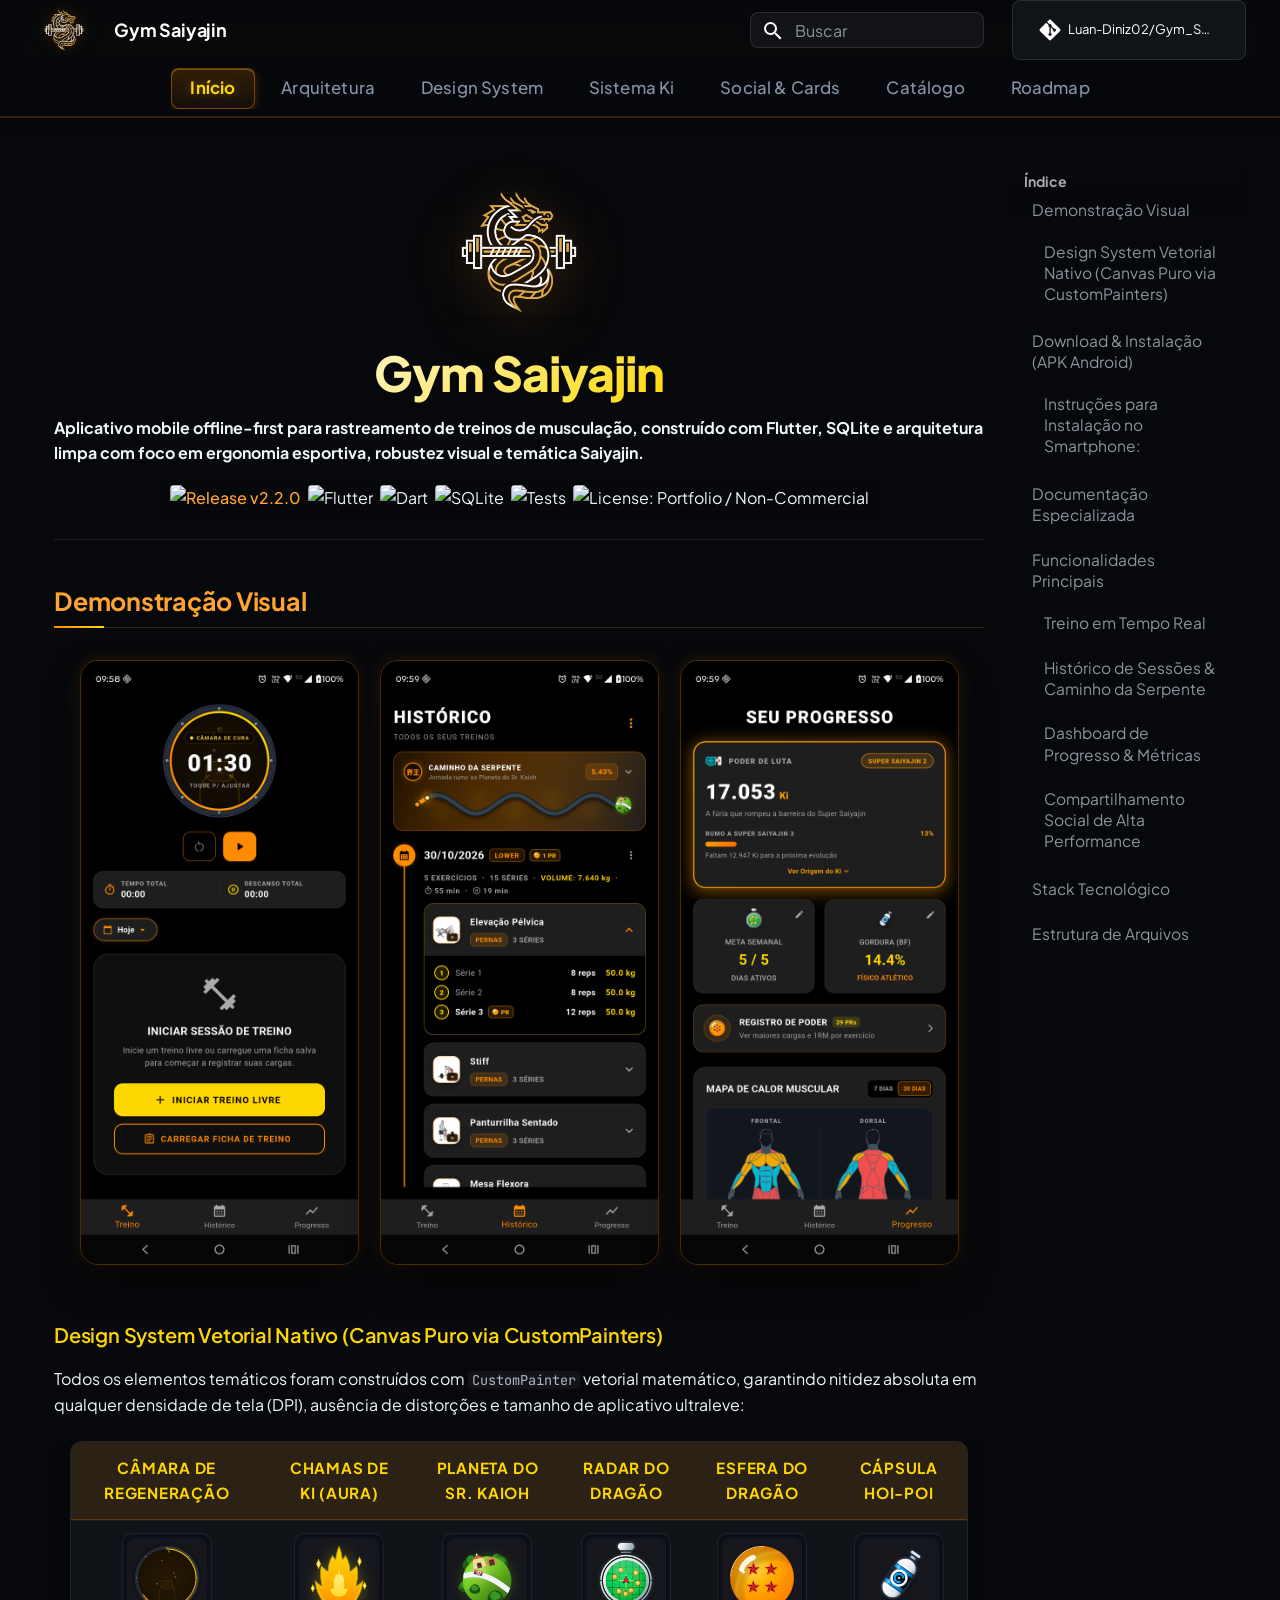
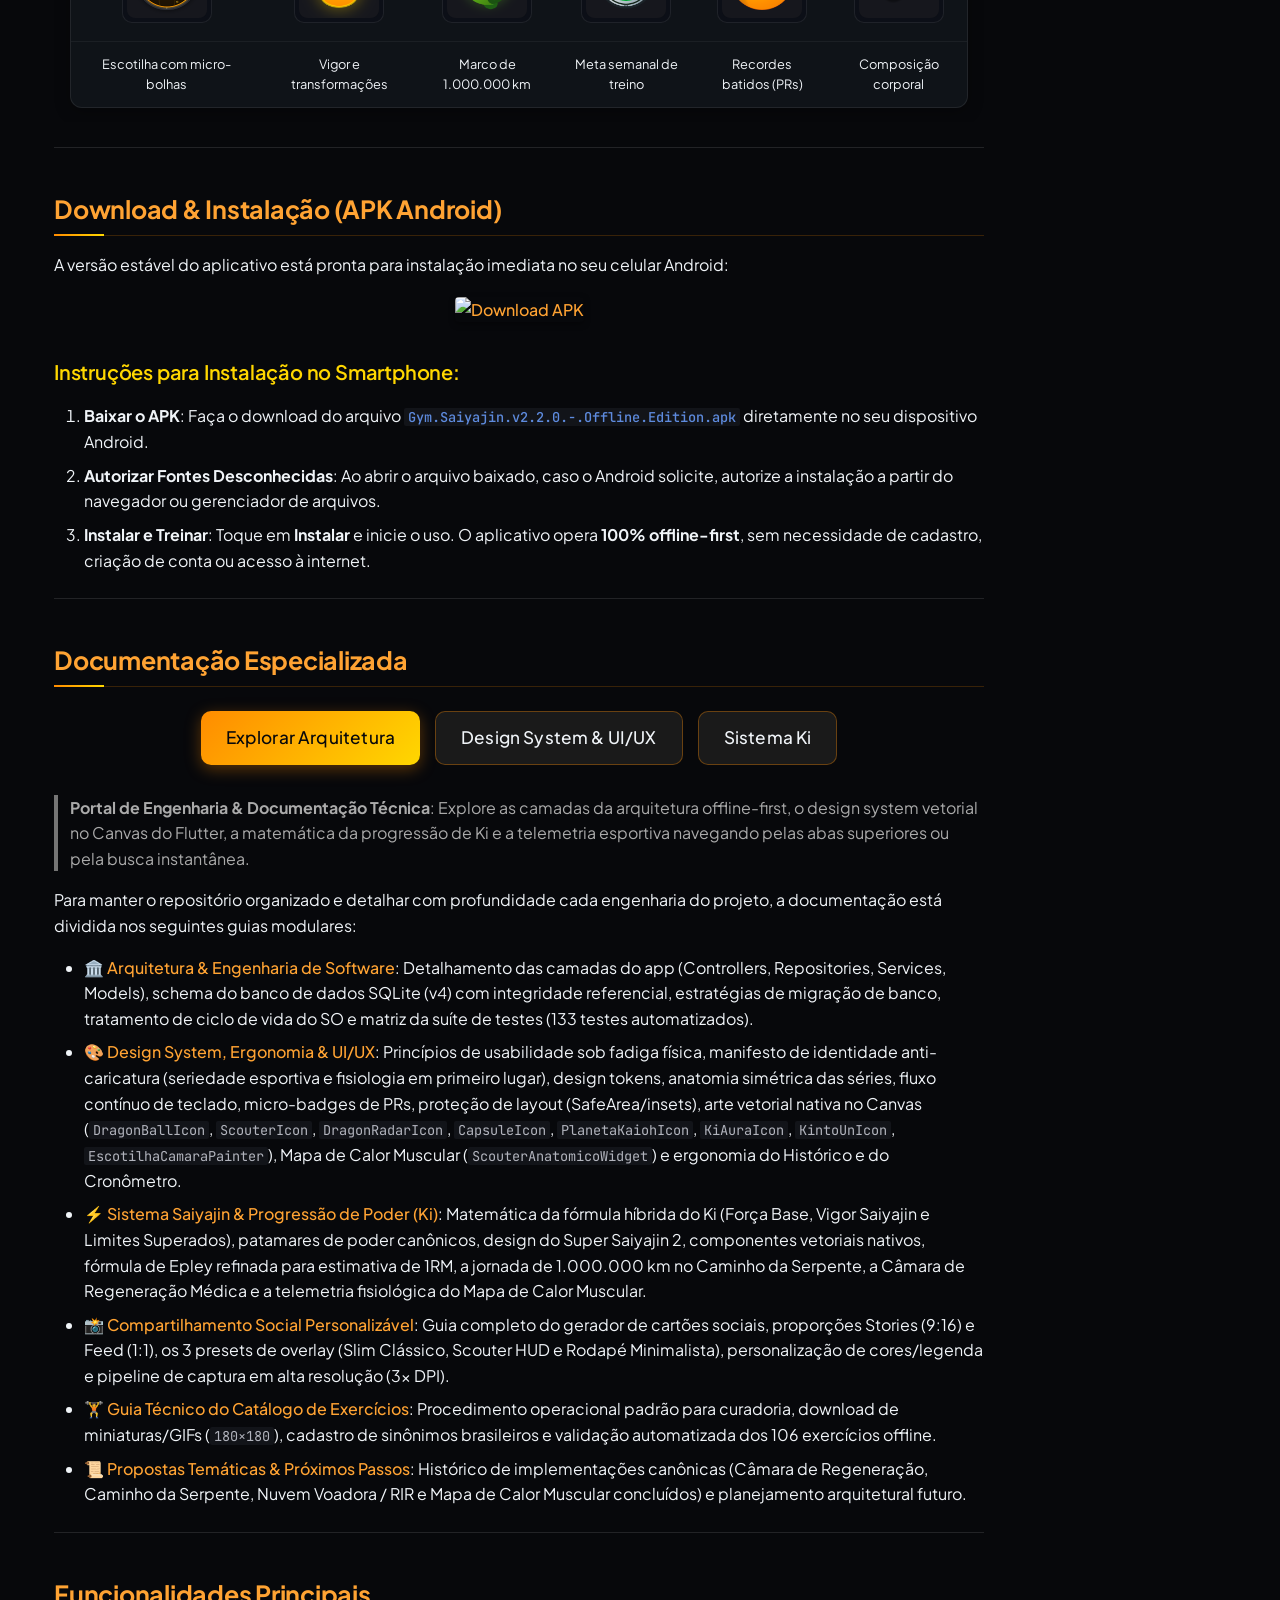
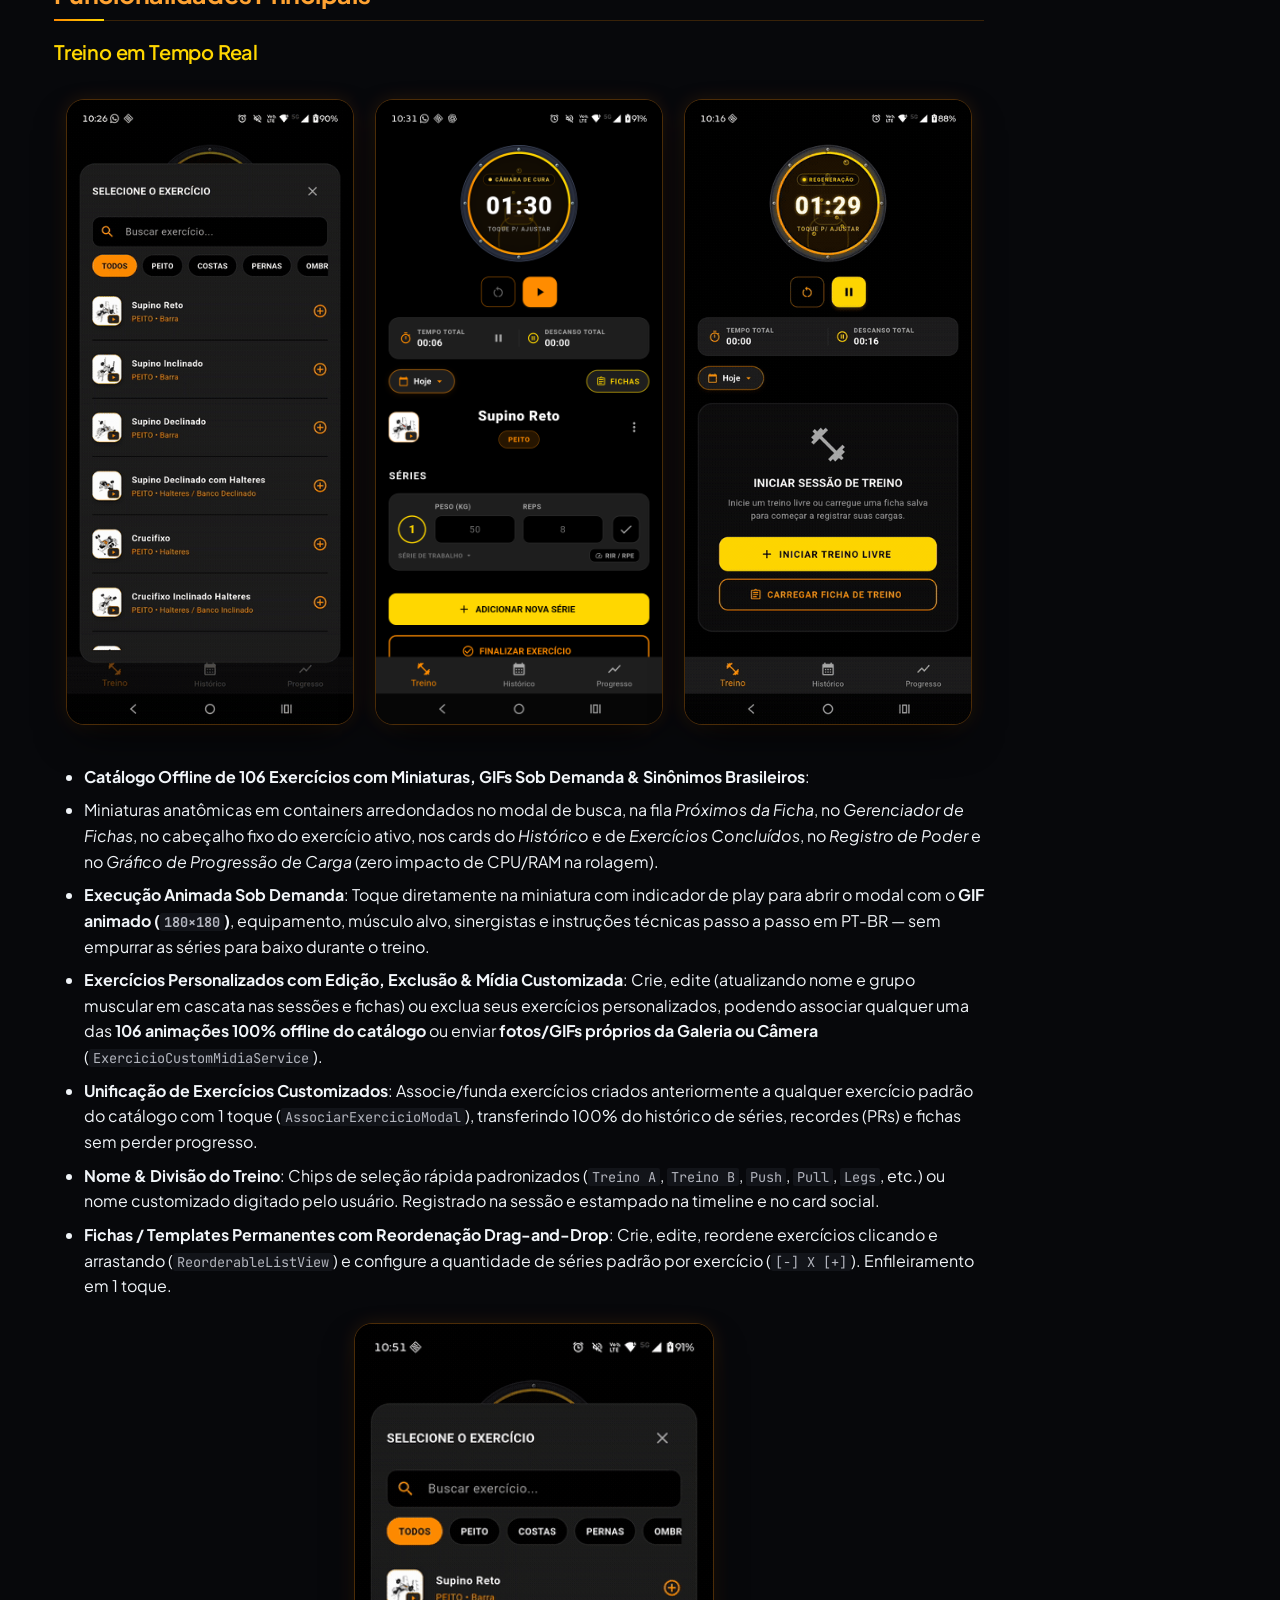
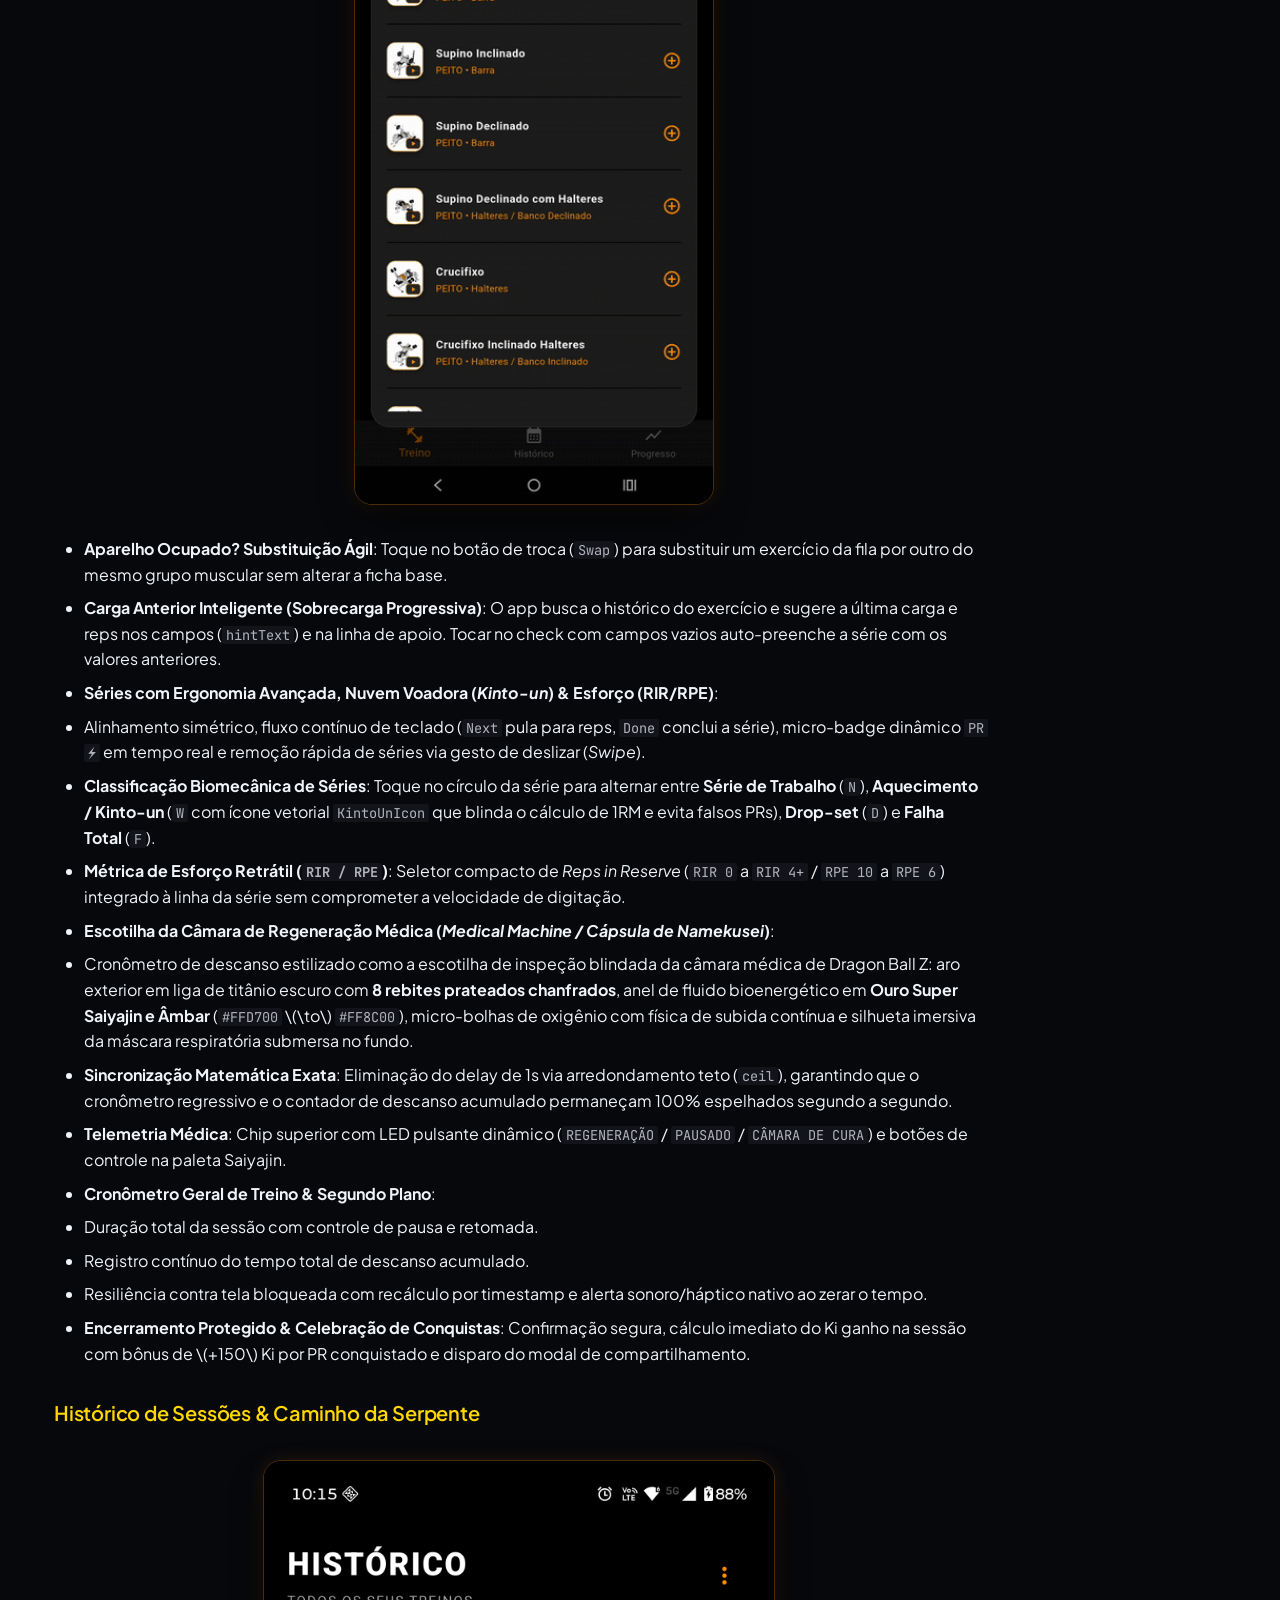
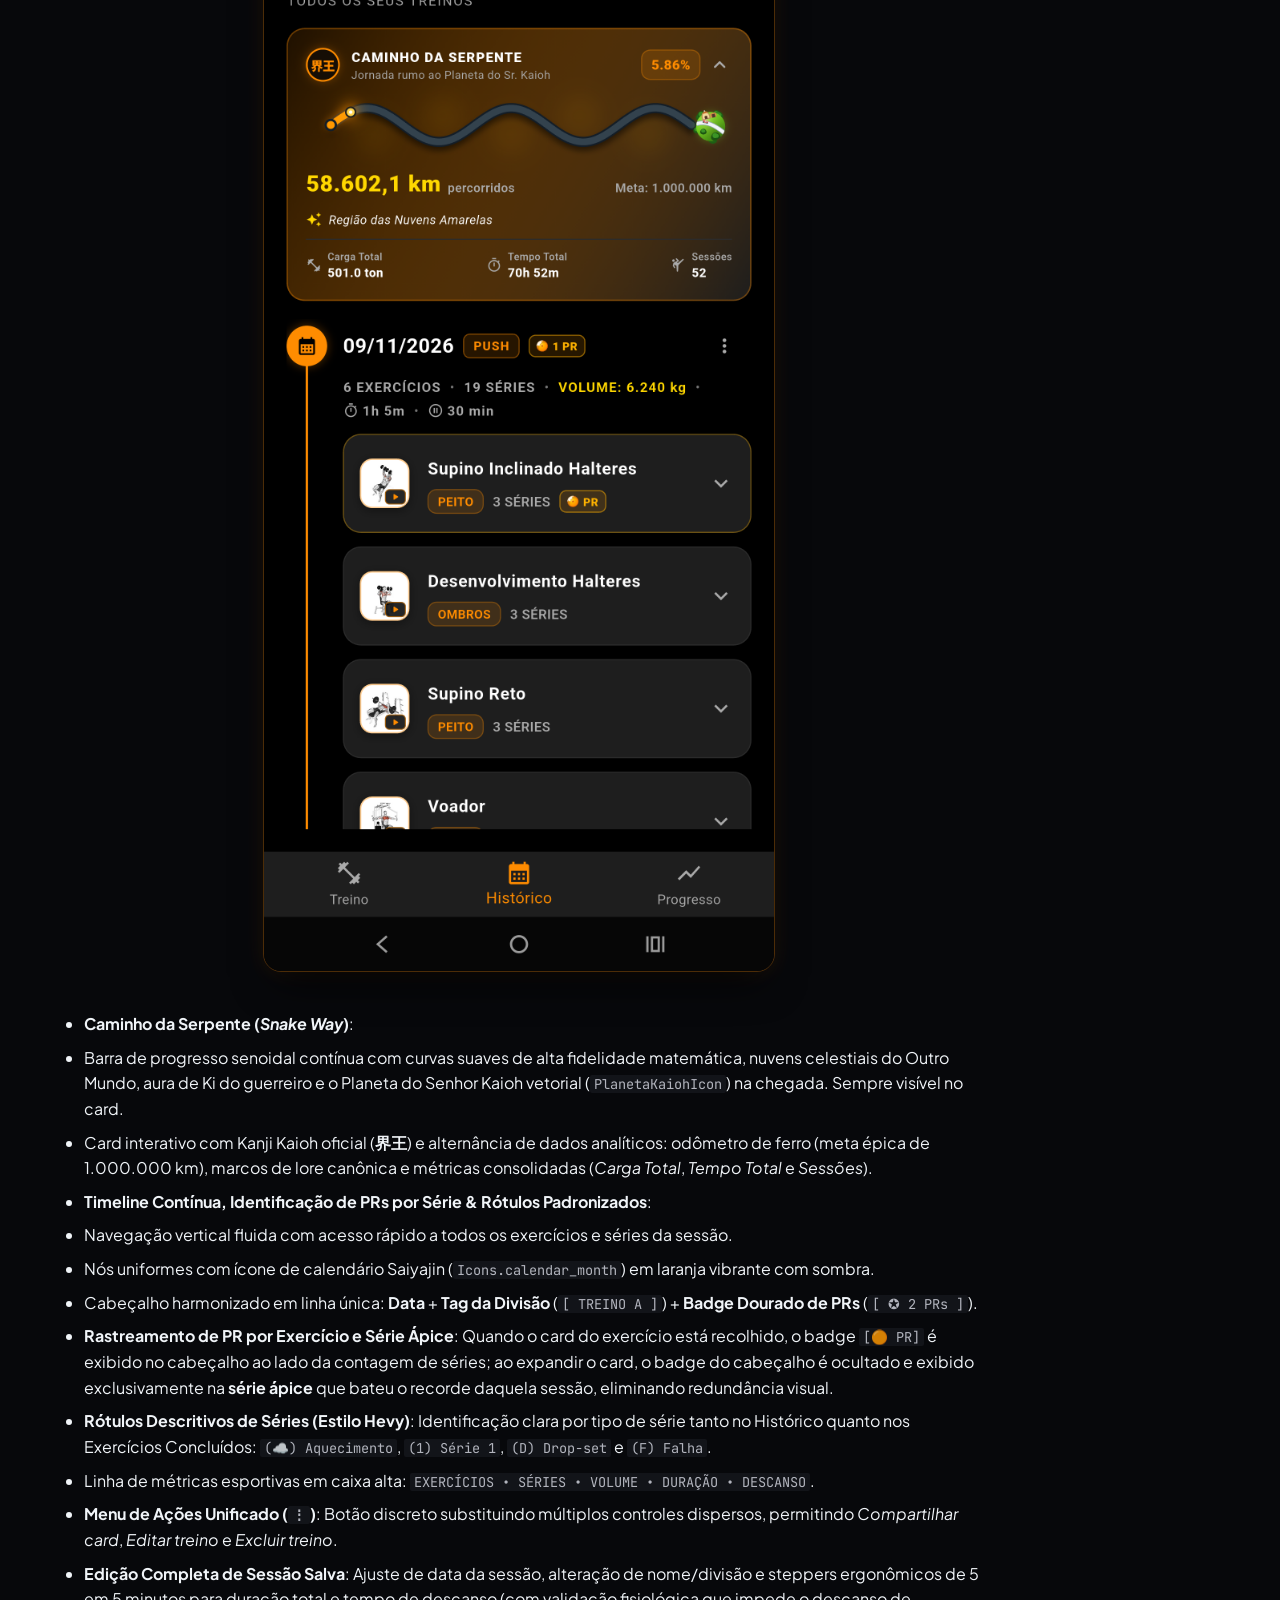
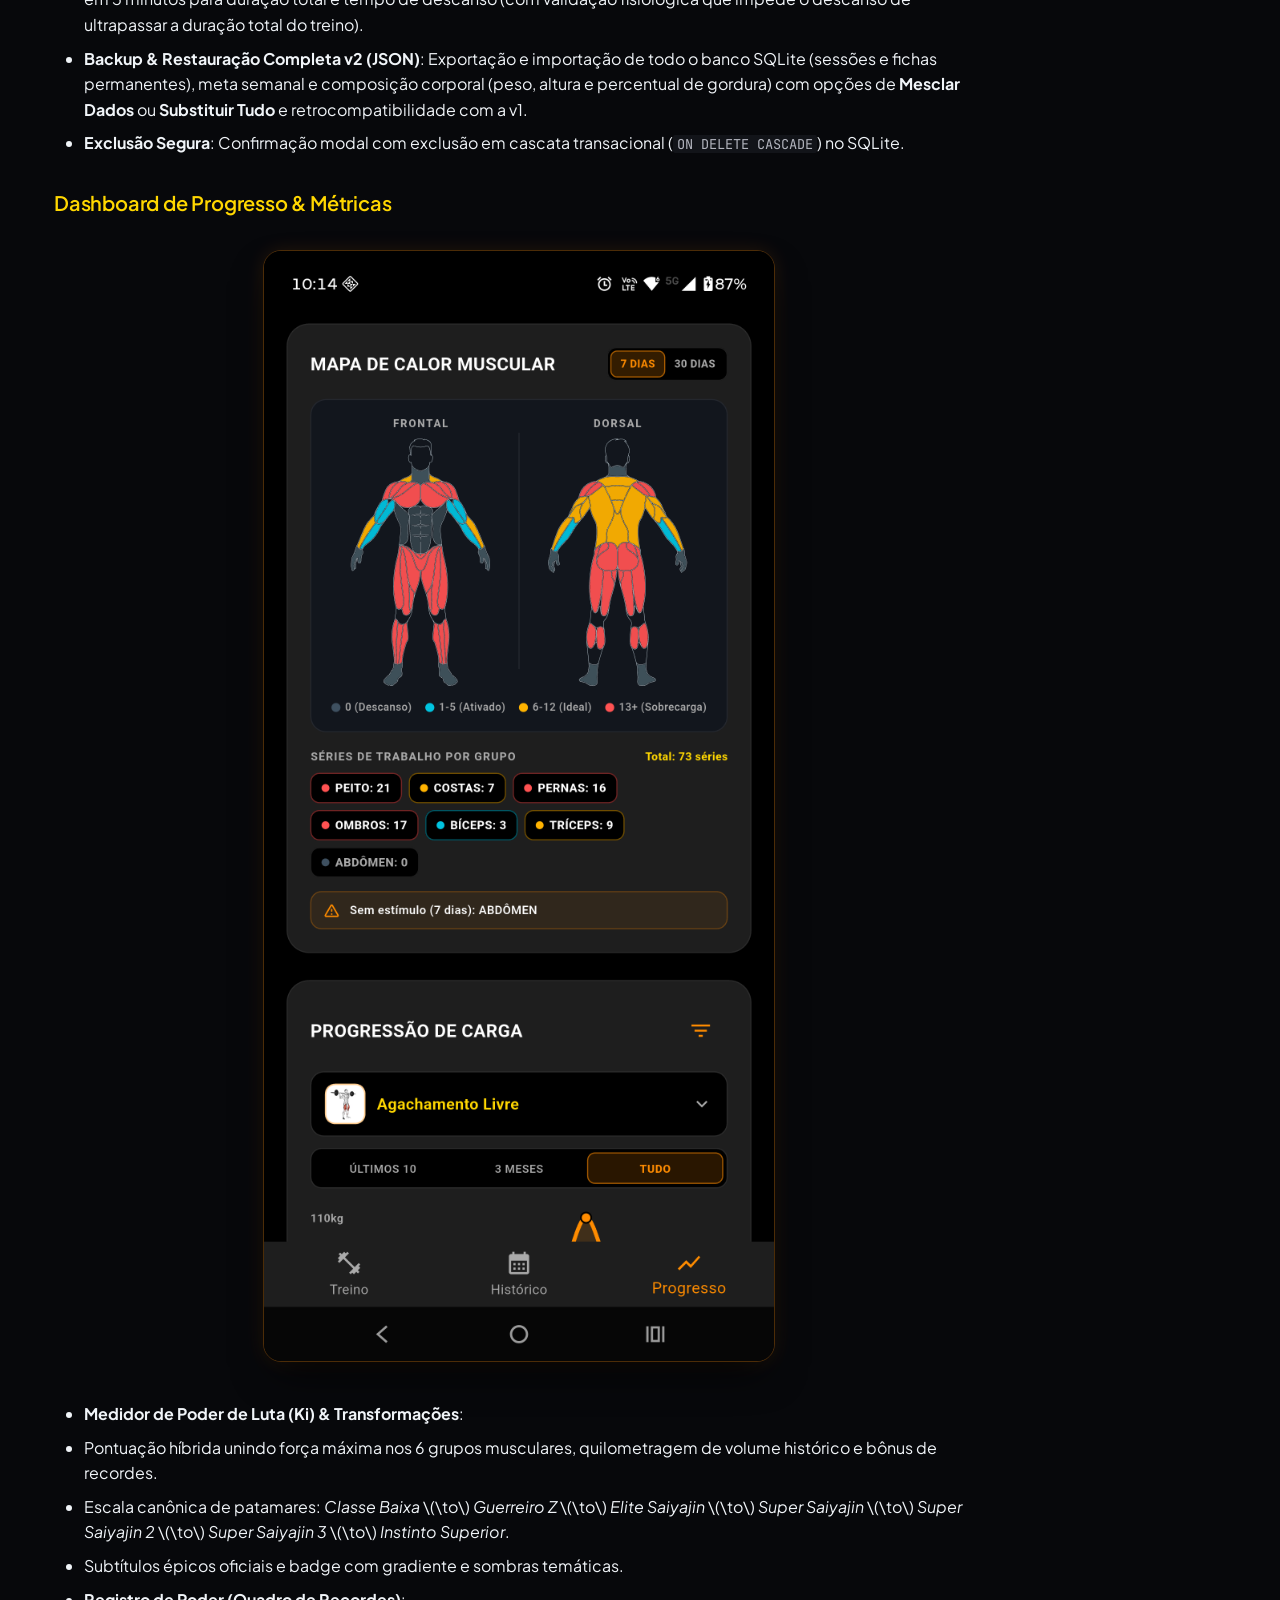
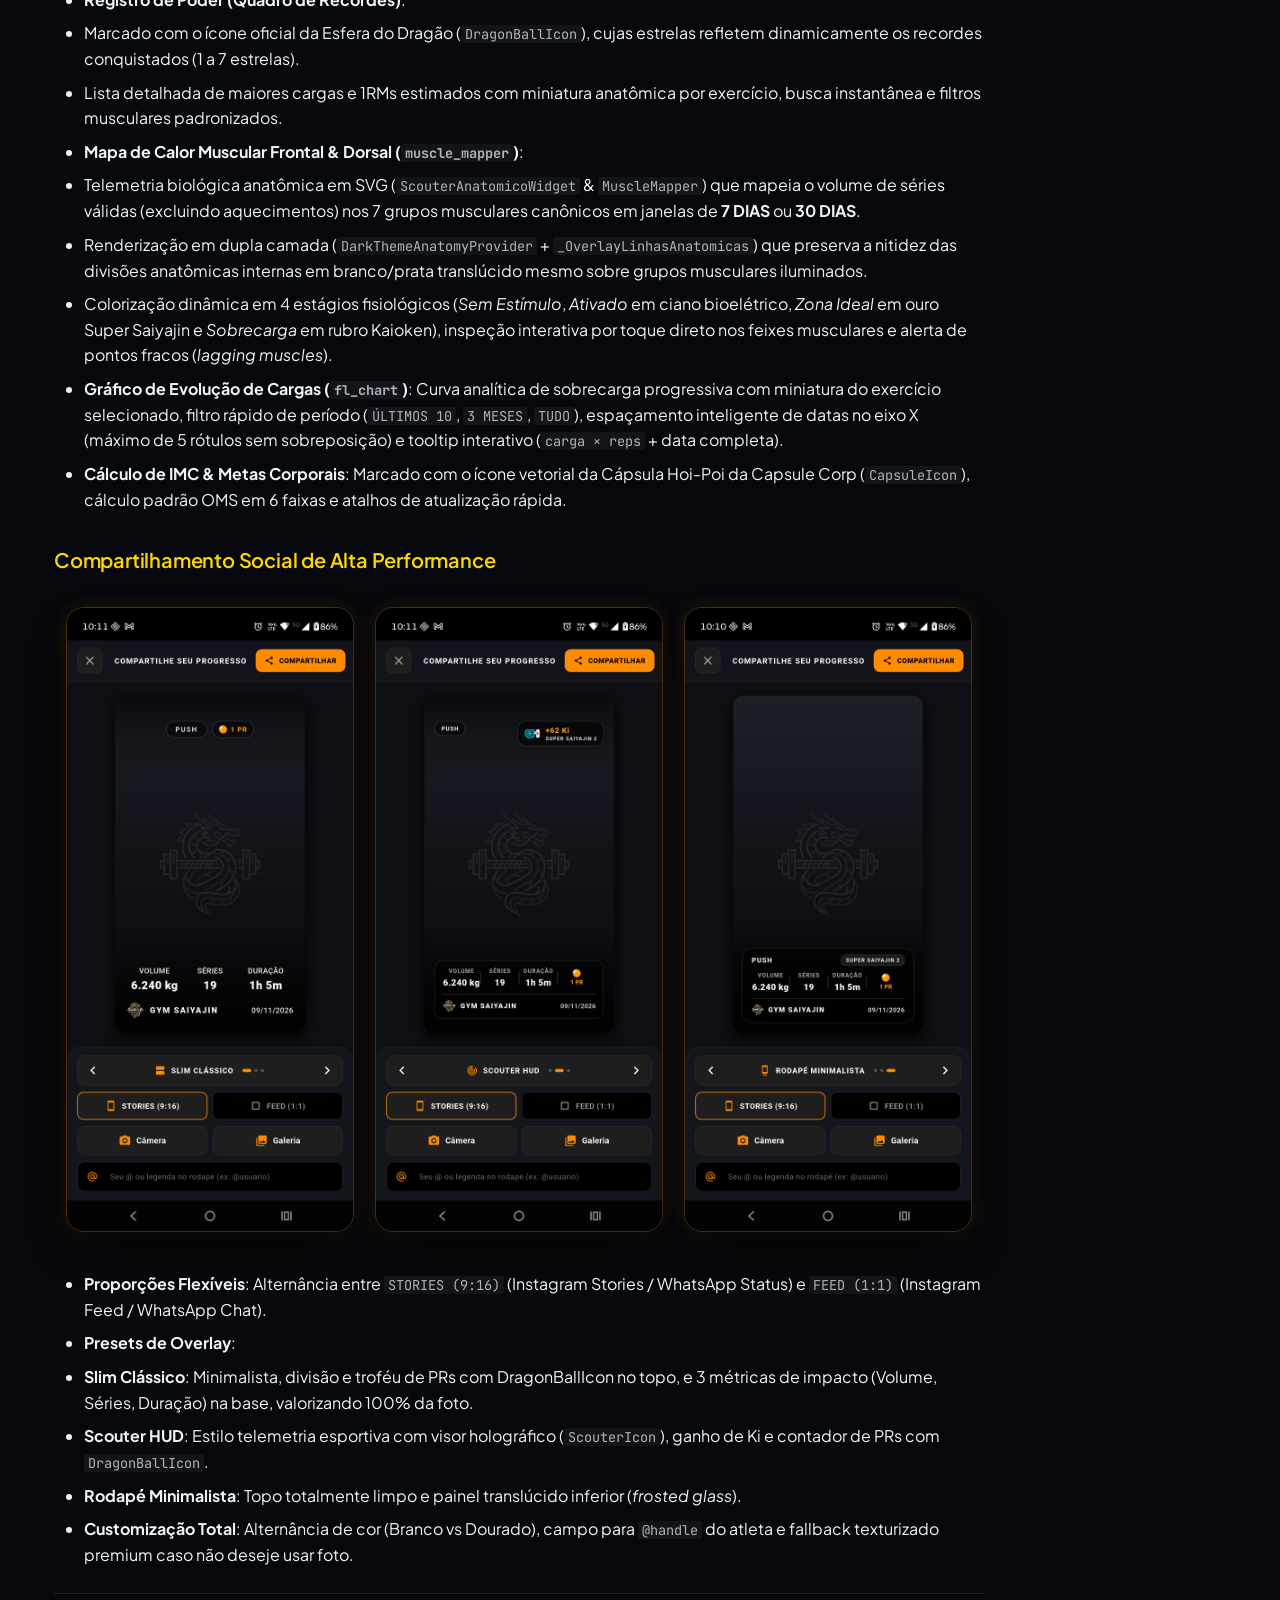
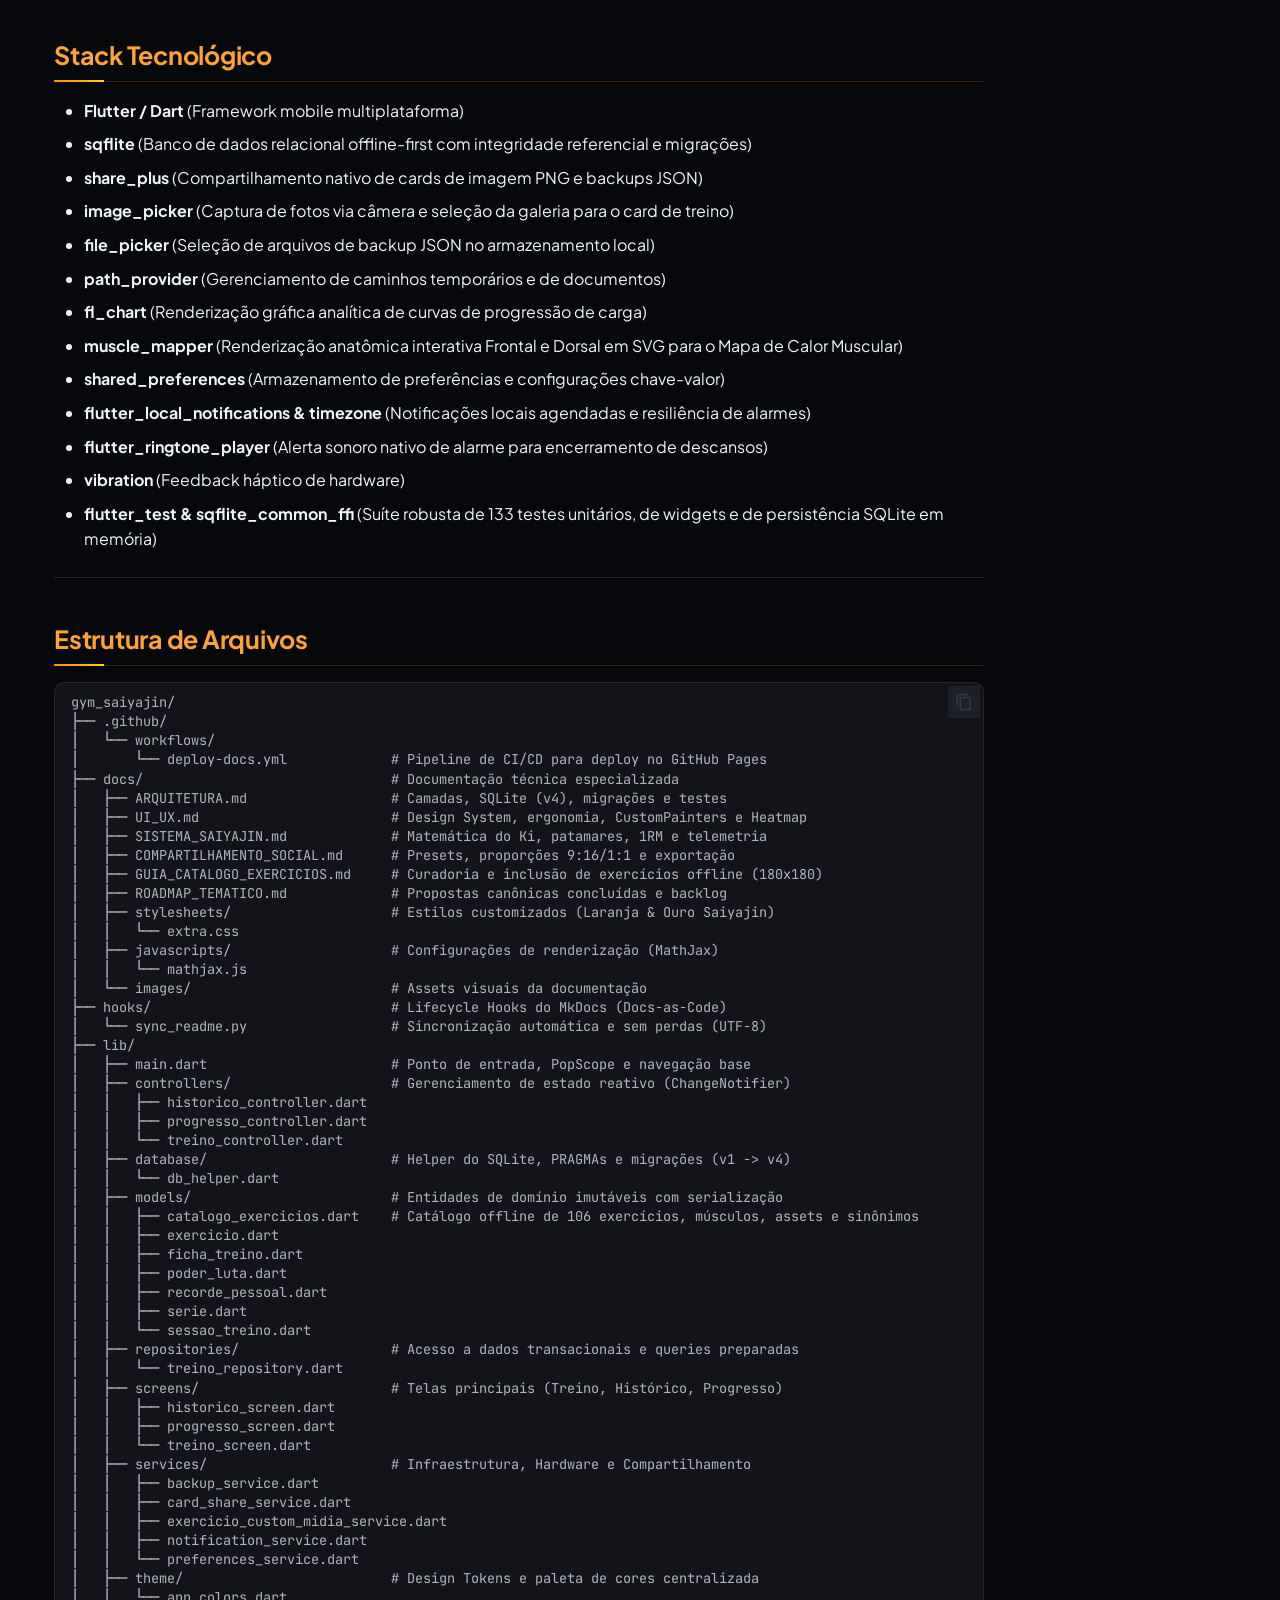
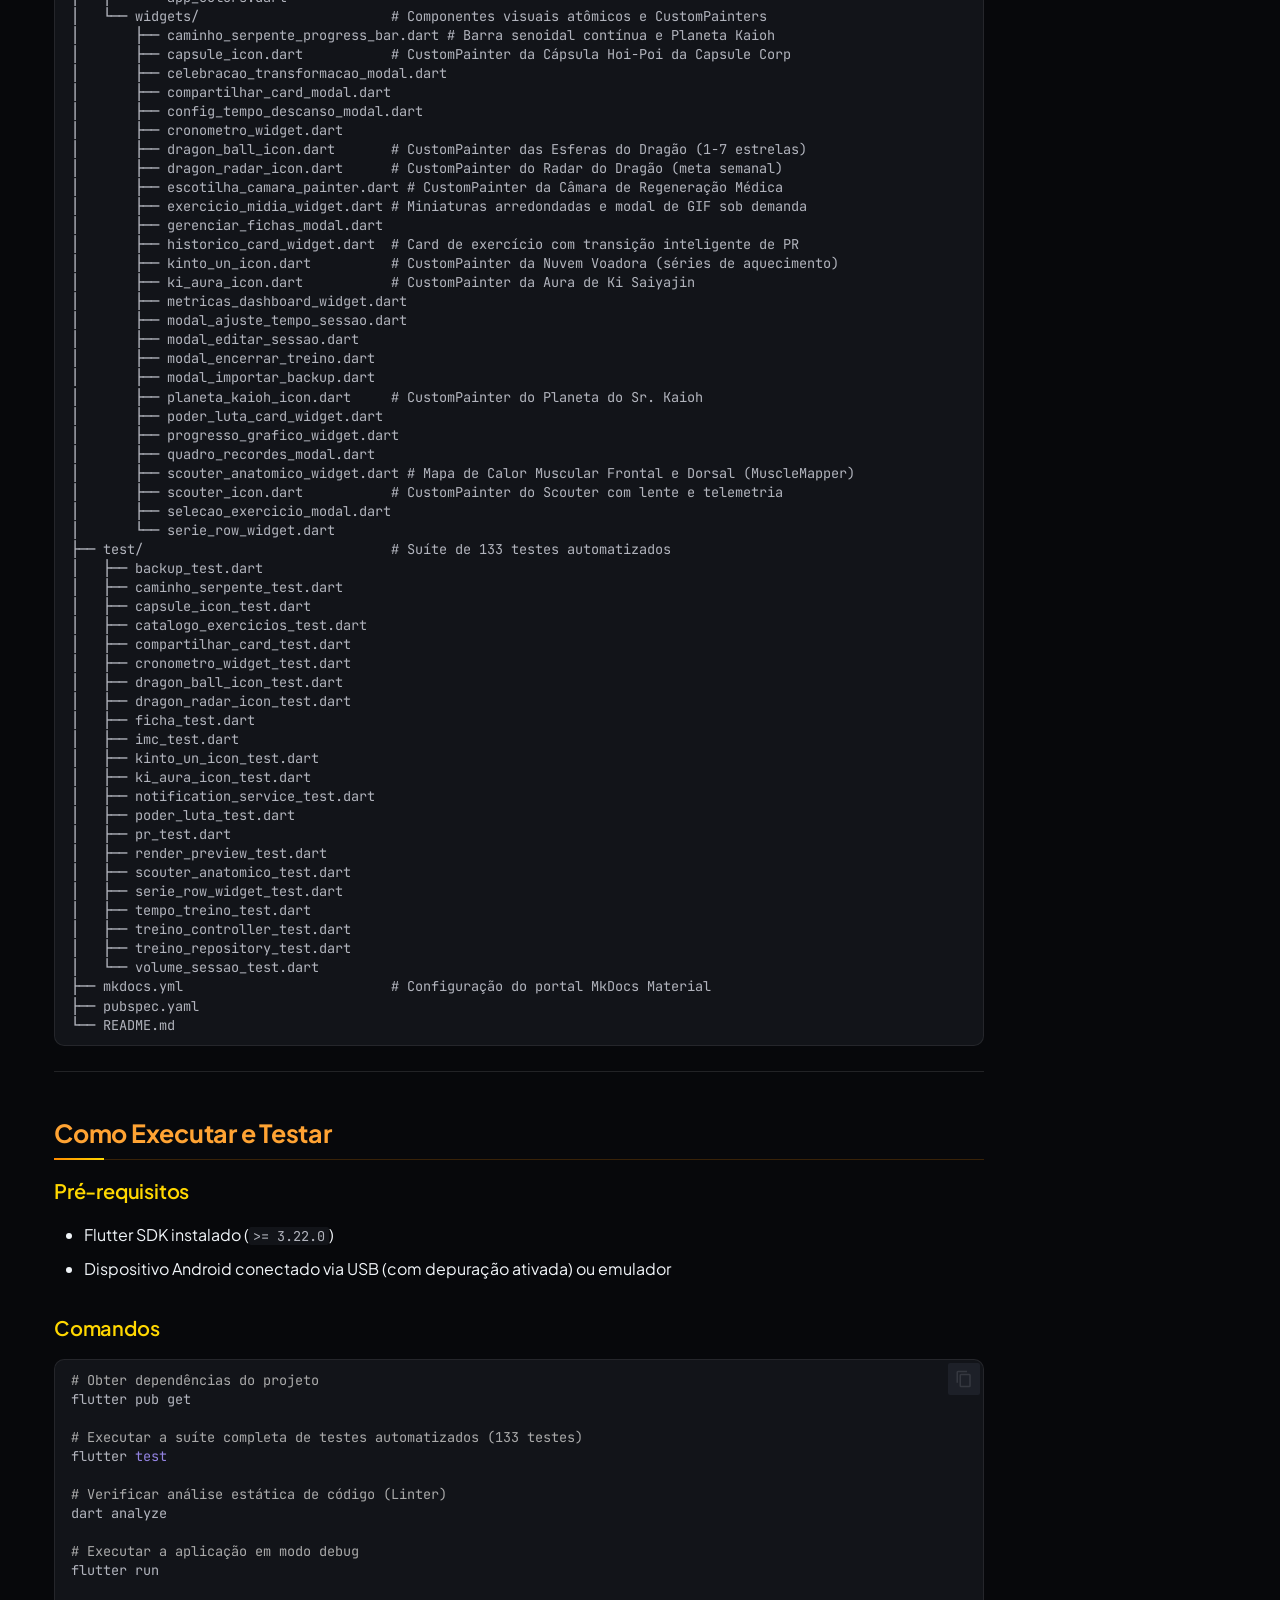
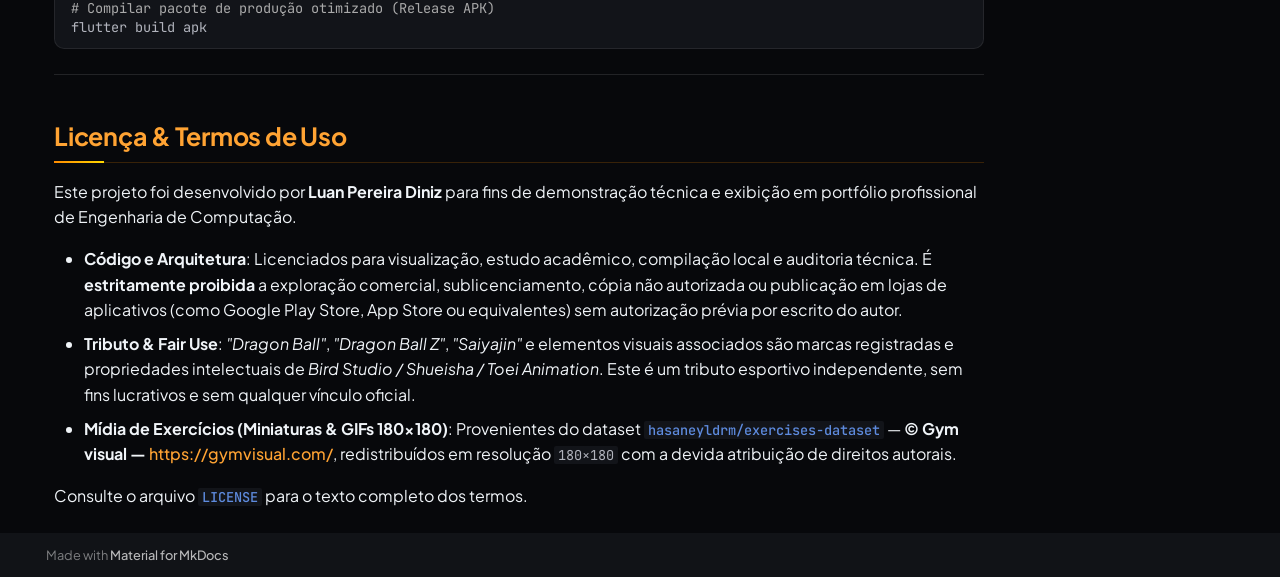
==== commit eb4ab57e: "Deployed 5986d46 with MkDocs version: 1.6.1" ====
--- a/index.html
+++ b/index.html
@@ -453,19 +453,19 @@
   <a href="#demonstracao-visual" class="md-nav__link">
     <span class="md-ellipsis">
       
-        📸 Demonstração Visual
-      
-    </span>
-  </a>
-  
-    <nav class="md-nav" aria-label="📸 Demonstração Visual">
+        Demonstração Visual
+      
+    </span>
+  </a>
+  
+    <nav class="md-nav" aria-label="Demonstração Visual">
       <ul class="md-nav__list">
         
           <li class="md-nav__item">
   <a href="#design-system-vetorial-nativo-canvas-puro-via-custompainters" class="md-nav__link">
     <span class="md-ellipsis">
       
-        🎨 Design System Vetorial Nativo (Canvas Puro via CustomPainters)
+        Design System Vetorial Nativo (Canvas Puro via CustomPainters)
       
     </span>
   </a>
@@ -481,19 +481,19 @@
   <a href="#download-instalacao-apk-android" class="md-nav__link">
     <span class="md-ellipsis">
       
-        📲 Download &amp; Instalação (APK Android)
-      
-    </span>
-  </a>
-  
-    <nav class="md-nav" aria-label="📲 Download &amp; Instalação (APK Android)">
+        Download &amp; Instalação (APK Android)
+      
+    </span>
+  </a>
+  
+    <nav class="md-nav" aria-label="Download &amp; Instalação (APK Android)">
       <ul class="md-nav__list">
         
           <li class="md-nav__item">
   <a href="#instrucoes-para-instalacao-no-smartphone" class="md-nav__link">
     <span class="md-ellipsis">
       
-        📥 Instruções para Instalação no Smartphone:
+        Instruções para Instalação no Smartphone:
       
     </span>
   </a>
@@ -509,7 +509,7 @@
   <a href="#documentacao-especializada" class="md-nav__link">
     <span class="md-ellipsis">
       
-        📚 Documentação Especializada
+        Documentação Especializada
       
     </span>
   </a>
@@ -520,19 +520,19 @@
   <a href="#funcionalidades-principais" class="md-nav__link">
     <span class="md-ellipsis">
       
-        🚀 Funcionalidades Principais
-      
-    </span>
-  </a>
-  
-    <nav class="md-nav" aria-label="🚀 Funcionalidades Principais">
+        Funcionalidades Principais
+      
+    </span>
+  </a>
+  
+    <nav class="md-nav" aria-label="Funcionalidades Principais">
       <ul class="md-nav__list">
         
           <li class="md-nav__item">
   <a href="#treino-em-tempo-real" class="md-nav__link">
     <span class="md-ellipsis">
       
-        🏋️ Treino em Tempo Real
+        Treino em Tempo Real
       
     </span>
   </a>
@@ -543,7 +543,7 @@
   <a href="#historico-de-sessoes-caminho-da-serpente" class="md-nav__link">
     <span class="md-ellipsis">
       
-        📜 Histórico de Sessões &amp; Caminho da Serpente
+        Histórico de Sessões &amp; Caminho da Serpente
       
     </span>
   </a>
@@ -554,7 +554,7 @@
   <a href="#dashboard-de-progresso-metricas" class="md-nav__link">
     <span class="md-ellipsis">
       
-        📈 Dashboard de Progresso &amp; Métricas
+        Dashboard de Progresso &amp; Métricas
       
     </span>
   </a>
@@ -565,7 +565,7 @@
   <a href="#compartilhamento-social-de-alta-performance" class="md-nav__link">
     <span class="md-ellipsis">
       
-        📱 Compartilhamento Social de Alta Performance
+        Compartilhamento Social de Alta Performance
       
     </span>
   </a>
@@ -581,7 +581,7 @@
   <a href="#stack-tecnologico" class="md-nav__link">
     <span class="md-ellipsis">
       
-        🛠️ Stack Tecnológico
+        Stack Tecnológico
       
     </span>
   </a>
@@ -592,7 +592,7 @@
   <a href="#estrutura-de-arquivos" class="md-nav__link">
     <span class="md-ellipsis">
       
-        🏛️ Estrutura de Arquivos
+        Estrutura de Arquivos
       
     </span>
   </a>
@@ -603,12 +603,12 @@
   <a href="#como-executar-e-testar" class="md-nav__link">
     <span class="md-ellipsis">
       
-        🧪 Como Executar e Testar
-      
-    </span>
-  </a>
-  
-    <nav class="md-nav" aria-label="🧪 Como Executar e Testar">
+        Como Executar e Testar
+      
+    </span>
+  </a>
+  
+    <nav class="md-nav" aria-label="Como Executar e Testar">
       <ul class="md-nav__list">
         
           <li class="md-nav__item">
@@ -642,7 +642,7 @@
   <a href="#licenca-termos-de-uso" class="md-nav__link">
     <span class="md-ellipsis">
       
-        📄 Licença &amp; Termos de Uso
+        Licença &amp; Termos de Uso
       
     </span>
   </a>
@@ -847,19 +847,19 @@
   <a href="#demonstracao-visual" class="md-nav__link">
     <span class="md-ellipsis">
       
-        📸 Demonstração Visual
-      
-    </span>
-  </a>
-  
-    <nav class="md-nav" aria-label="📸 Demonstração Visual">
+        Demonstração Visual
+      
+    </span>
+  </a>
+  
+    <nav class="md-nav" aria-label="Demonstração Visual">
       <ul class="md-nav__list">
         
           <li class="md-nav__item">
   <a href="#design-system-vetorial-nativo-canvas-puro-via-custompainters" class="md-nav__link">
     <span class="md-ellipsis">
       
-        🎨 Design System Vetorial Nativo (Canvas Puro via CustomPainters)
+        Design System Vetorial Nativo (Canvas Puro via CustomPainters)
       
     </span>
   </a>
@@ -875,19 +875,19 @@
   <a href="#download-instalacao-apk-android" class="md-nav__link">
     <span class="md-ellipsis">
       
-        📲 Download &amp; Instalação (APK Android)
-      
-    </span>
-  </a>
-  
-    <nav class="md-nav" aria-label="📲 Download &amp; Instalação (APK Android)">
+        Download &amp; Instalação (APK Android)
+      
+    </span>
+  </a>
+  
+    <nav class="md-nav" aria-label="Download &amp; Instalação (APK Android)">
       <ul class="md-nav__list">
         
           <li class="md-nav__item">
   <a href="#instrucoes-para-instalacao-no-smartphone" class="md-nav__link">
     <span class="md-ellipsis">
       
-        📥 Instruções para Instalação no Smartphone:
+        Instruções para Instalação no Smartphone:
       
     </span>
   </a>
@@ -903,7 +903,7 @@
   <a href="#documentacao-especializada" class="md-nav__link">
     <span class="md-ellipsis">
       
-        📚 Documentação Especializada
+        Documentação Especializada
       
     </span>
   </a>
@@ -914,19 +914,19 @@
   <a href="#funcionalidades-principais" class="md-nav__link">
     <span class="md-ellipsis">
       
-        🚀 Funcionalidades Principais
-      
-    </span>
-  </a>
-  
-    <nav class="md-nav" aria-label="🚀 Funcionalidades Principais">
+        Funcionalidades Principais
+      
+    </span>
+  </a>
+  
+    <nav class="md-nav" aria-label="Funcionalidades Principais">
       <ul class="md-nav__list">
         
           <li class="md-nav__item">
   <a href="#treino-em-tempo-real" class="md-nav__link">
     <span class="md-ellipsis">
       
-        🏋️ Treino em Tempo Real
+        Treino em Tempo Real
       
     </span>
   </a>
@@ -937,7 +937,7 @@
   <a href="#historico-de-sessoes-caminho-da-serpente" class="md-nav__link">
     <span class="md-ellipsis">
       
-        📜 Histórico de Sessões &amp; Caminho da Serpente
+        Histórico de Sessões &amp; Caminho da Serpente
       
     </span>
   </a>
@@ -948,7 +948,7 @@
   <a href="#dashboard-de-progresso-metricas" class="md-nav__link">
     <span class="md-ellipsis">
       
-        📈 Dashboard de Progresso &amp; Métricas
+        Dashboard de Progresso &amp; Métricas
       
     </span>
   </a>
@@ -959,7 +959,7 @@
   <a href="#compartilhamento-social-de-alta-performance" class="md-nav__link">
     <span class="md-ellipsis">
       
-        📱 Compartilhamento Social de Alta Performance
+        Compartilhamento Social de Alta Performance
       
     </span>
   </a>
@@ -975,7 +975,7 @@
   <a href="#stack-tecnologico" class="md-nav__link">
     <span class="md-ellipsis">
       
-        🛠️ Stack Tecnológico
+        Stack Tecnológico
       
     </span>
   </a>
@@ -986,7 +986,7 @@
   <a href="#estrutura-de-arquivos" class="md-nav__link">
     <span class="md-ellipsis">
       
-        🏛️ Estrutura de Arquivos
+        Estrutura de Arquivos
       
     </span>
   </a>
@@ -997,12 +997,12 @@
   <a href="#como-executar-e-testar" class="md-nav__link">
     <span class="md-ellipsis">
       
-        🧪 Como Executar e Testar
-      
-    </span>
-  </a>
-  
-    <nav class="md-nav" aria-label="🧪 Como Executar e Testar">
+        Como Executar e Testar
+      
+    </span>
+  </a>
+  
+    <nav class="md-nav" aria-label="Como Executar e Testar">
       <ul class="md-nav__list">
         
           <li class="md-nav__item">
@@ -1036,7 +1036,7 @@
   <a href="#licenca-termos-de-uso" class="md-nav__link">
     <span class="md-ellipsis">
       
-        📄 Licença &amp; Termos de Uso
+        Licença &amp; Termos de Uso
       
     </span>
   </a>
@@ -1080,14 +1080,14 @@
 </p>
 
 <hr />
-<h2 id="demonstracao-visual">📸 Demonstração Visual</h2>
+<h2 id="demonstracao-visual">Demonstração Visual</h2>
 <p align="center">
   <img src="images/treino.png" width="30%" alt="Tela de Treino" />
   <img src="images/historico.png" width="30%" alt="Histórico" />
   <img src="images/progresso.png" width="30%" alt="Progresso & Ki" />
 </p>
 
-<h3 id="design-system-vetorial-nativo-canvas-puro-via-custompainters">🎨 Design System Vetorial Nativo (Canvas Puro via CustomPainters)</h3>
+<h3 id="design-system-vetorial-nativo-canvas-puro-via-custompainters">Design System Vetorial Nativo (Canvas Puro via CustomPainters)</h3>
 <p>Todos os elementos temáticos foram construídos com <code>CustomPainter</code> vetorial matemático, garantindo nitidez absoluta em qualquer densidade de tela (DPI), ausência de distorções e tamanho de aplicativo ultraleve:</p>
 <table>
 <thead>
@@ -1120,7 +1120,7 @@
 </tbody>
 </table>
 <hr />
-<h2 id="download-instalacao-apk-android">📲 Download &amp; Instalação (APK Android)</h2>
+<h2 id="download-instalacao-apk-android">Download &amp; Instalação (APK Android)</h2>
 <p>A versão estável do aplicativo está pronta para instalação imediata no seu celular Android:</p>
 <p align="center">
   <a href="https://github.com/Luan-Diniz02/Gym_Saiyajin/releases/download/v2.2.0/Gym.Saiyajin.v2.2.0.-.Offline.Edition.apk">
@@ -1128,14 +1128,14 @@
   </a>
 </p>
 
-<h3 id="instrucoes-para-instalacao-no-smartphone">📥 Instruções para Instalação no Smartphone:</h3>
+<h3 id="instrucoes-para-instalacao-no-smartphone">Instruções para Instalação no Smartphone:</h3>
 <ol>
 <li><strong>Baixar o APK</strong>: Faça o download do arquivo <strong><a href="https://github.com/Luan-Diniz02/Gym_Saiyajin/releases/download/v2.2.0/Gym.Saiyajin.v2.2.0.-.Offline.Edition.apk"><code>Gym.Saiyajin.v2.2.0.-.Offline.Edition.apk</code></a></strong> diretamente no seu dispositivo Android.</li>
 <li><strong>Autorizar Fontes Desconhecidas</strong>: Ao abrir o arquivo baixado, caso o Android solicite, autorize a instalação a partir do navegador ou gerenciador de arquivos.</li>
 <li><strong>Instalar e Treinar</strong>: Toque em <strong>Instalar</strong> e inicie o uso. O aplicativo opera <strong>100% offline-first</strong>, sem necessidade de cadastro, criação de conta ou acesso à internet.</li>
 </ol>
 <hr />
-<h2 id="documentacao-especializada">📚 Documentação Especializada</h2>
+<h2 id="documentacao-especializada">Documentação Especializada</h2>
 <div class="saiyajin-cta-group">
   <a href="ARQUITETURA.html" class="saiyajin-btn saiyajin-btn-primary">Explorar Arquitetura</a>
   <a href="UI_UX.html" class="saiyajin-btn saiyajin-btn-secondary">Design System &amp; UI/UX</a>
@@ -1155,8 +1155,8 @@
 <li>📜 <strong><a href="ROADMAP_TEMATICO.html">Propostas Temáticas &amp; Próximos Passos</a></strong>: Histórico de implementações canônicas (Câmara de Regeneração, Caminho da Serpente, Nuvem Voadora / RIR e Mapa de Calor Muscular concluídos) e planejamento arquitetural futuro.</li>
 </ul>
 <hr />
-<h2 id="funcionalidades-principais">🚀 Funcionalidades Principais</h2>
-<h3 id="treino-em-tempo-real">🏋️ Treino em Tempo Real</h3>
+<h2 id="funcionalidades-principais">Funcionalidades Principais</h2>
+<h3 id="treino-em-tempo-real">Treino em Tempo Real</h3>
 <p align="center">
   <img src="images/demo_treino_series.gif" width="31%" alt="Demonstração do Treino e Catálogo" />
   <img src="images/series_input.png" width="31%" alt="Anatomia Simétrica das Séries e PR" />
@@ -1195,7 +1195,7 @@
 <li>Resiliência contra tela bloqueada com recálculo por timestamp e alerta sonoro/háptico nativo ao zerar o tempo.</li>
 <li><strong>Encerramento Protegido &amp; Celebração de Conquistas</strong>: Confirmação segura, cálculo imediato do Ki ganho na sessão com bônus de <span class="arithmatex">\(+150\)</span> Ki por PR conquistado e disparo do modal de compartilhamento.</li>
 </ul>
-<h3 id="historico-de-sessoes-caminho-da-serpente">📜 Histórico de Sessões &amp; Caminho da Serpente</h3>
+<h3 id="historico-de-sessoes-caminho-da-serpente">Histórico de Sessões &amp; Caminho da Serpente</h3>
 <p align="center">
   <img src="images/caminho_serpente.png" width="55%" alt="Card do Caminho da Serpente no Histórico" />
 </p>
@@ -1216,7 +1216,7 @@
 <li><strong>Backup &amp; Restauração Completa v2 (JSON)</strong>: Exportação e importação de todo o banco SQLite (sessões e fichas permanentes), meta semanal e composição corporal (peso, altura e percentual de gordura) com opções de <strong>Mesclar Dados</strong> ou <strong>Substituir Tudo</strong> e retrocompatibilidade com a v1.</li>
 <li><strong>Exclusão Segura</strong>: Confirmação modal com exclusão em cascata transacional (<code>ON DELETE CASCADE</code>) no SQLite.</li>
 </ul>
-<h3 id="dashboard-de-progresso-metricas">📈 Dashboard de Progresso &amp; Métricas</h3>
+<h3 id="dashboard-de-progresso-metricas">Dashboard de Progresso &amp; Métricas</h3>
 <p align="center">
   <img src="images/mapa_calor.png" width="55%" alt="Mapa de Calor Muscular Frontal e Dorsal" />
 </p>
@@ -1236,7 +1236,7 @@
 <li><strong>Gráfico de Evolução de Cargas (<code>fl_chart</code>)</strong>: Curva analítica de sobrecarga progressiva com miniatura do exercício selecionado, filtro rápido de período (<code>ÚLTIMOS 10</code>, <code>3 MESES</code>, <code>TUDO</code>), espaçamento inteligente de datas no eixo X (máximo de 5 rótulos sem sobreposição) e tooltip interativo (<code>carga × reps</code> + data completa).</li>
 <li><strong>Cálculo de IMC &amp; Metas Corporais</strong>: Marcado com o ícone vetorial da Cápsula Hoi-Poi da Capsule Corp (<code>CapsuleIcon</code>), cálculo padrão OMS em 6 faixas e atalhos de atualização rápida.</li>
 </ul>
-<h3 id="compartilhamento-social-de-alta-performance">📱 Compartilhamento Social de Alta Performance</h3>
+<h3 id="compartilhamento-social-de-alta-performance">Compartilhamento Social de Alta Performance</h3>
 <p align="center">
   <img src="images/preset_slim_classico.png" width="31%" alt="Preset Slim Clássico" />
   <img src="images/preset_scouter_hud.png" width="31%" alt="Preset Scouter HUD" />
@@ -1252,7 +1252,7 @@
 <li><strong>Customização Total</strong>: Alternância de cor (Branco vs Dourado), campo para <code>@handle</code> do atleta e fallback texturizado premium caso não deseje usar foto.</li>
 </ul>
 <hr />
-<h2 id="stack-tecnologico">🛠️ Stack Tecnológico</h2>
+<h2 id="stack-tecnologico">Stack Tecnológico</h2>
 <ul>
 <li><strong>Flutter / Dart</strong> (Framework mobile multiplataforma)</li>
 <li><strong>sqflite</strong> (Banco de dados relacional offline-first com integridade referencial e migrações)</li>
@@ -1269,7 +1269,7 @@
 <li><strong>flutter_test &amp; sqflite_common_ffi</strong> (Suíte robusta de 133 testes unitários, de widgets e de persistência SQLite em memória)</li>
 </ul>
 <hr />
-<h2 id="estrutura-de-arquivos">🏛️ Estrutura de Arquivos</h2>
+<h2 id="estrutura-de-arquivos">Estrutura de Arquivos</h2>
 <div class="language-text highlight"><pre><span></span><code><span id="__span-0-1"><a id="__codelineno-0-1" name="__codelineno-0-1" href="#__codelineno-0-1"></a>gym_saiyajin/
 </span><span id="__span-0-2"><a id="__codelineno-0-2" name="__codelineno-0-2" href="#__codelineno-0-2"></a>├── .github/
 </span><span id="__span-0-3"><a id="__codelineno-0-3" name="__codelineno-0-3" href="#__codelineno-0-3"></a>│   └── workflows/
@@ -1374,7 +1374,7 @@
 </span><span id="__span-0-102"><a id="__codelineno-0-102" name="__codelineno-0-102" href="#__codelineno-0-102"></a>└── README.md
 </span></code></pre></div>
 <hr />
-<h2 id="como-executar-e-testar">🧪 Como Executar e Testar</h2>
+<h2 id="como-executar-e-testar">Como Executar e Testar</h2>
 <h3 id="pre-requisitos">Pré-requisitos</h3>
 <ul>
 <li>Flutter SDK instalado (<code>&gt;= 3.22.0</code>)</li>
@@ -1397,7 +1397,7 @@
 </span><span id="__span-1-14"><a id="__codelineno-1-14" name="__codelineno-1-14" href="#__codelineno-1-14"></a>flutter<span class="w"> </span>build<span class="w"> </span>apk
 </span></code></pre></div>
 <hr />
-<h2 id="licenca-termos-de-uso">📄 Licença &amp; Termos de Uso</h2>
+<h2 id="licenca-termos-de-uso">Licença &amp; Termos de Uso</h2>
 <p>Este projeto foi desenvolvido por <strong>Luan Pereira Diniz</strong> para fins de demonstração técnica e exibição em portfólio profissional de Engenharia de Computação.</p>
 <ul>
 <li><strong>Código e Arquitetura</strong>: Licenciados para visualização, estudo acadêmico, compilação local e auditoria técnica. É <strong>estritamente proibida</strong> a exploração comercial, sublicenciamento, cópia não autorizada ou publicação em lojas de aplicativos (como Google Play Store, App Store ou equivalentes) sem autorização prévia por escrito do autor.</li>
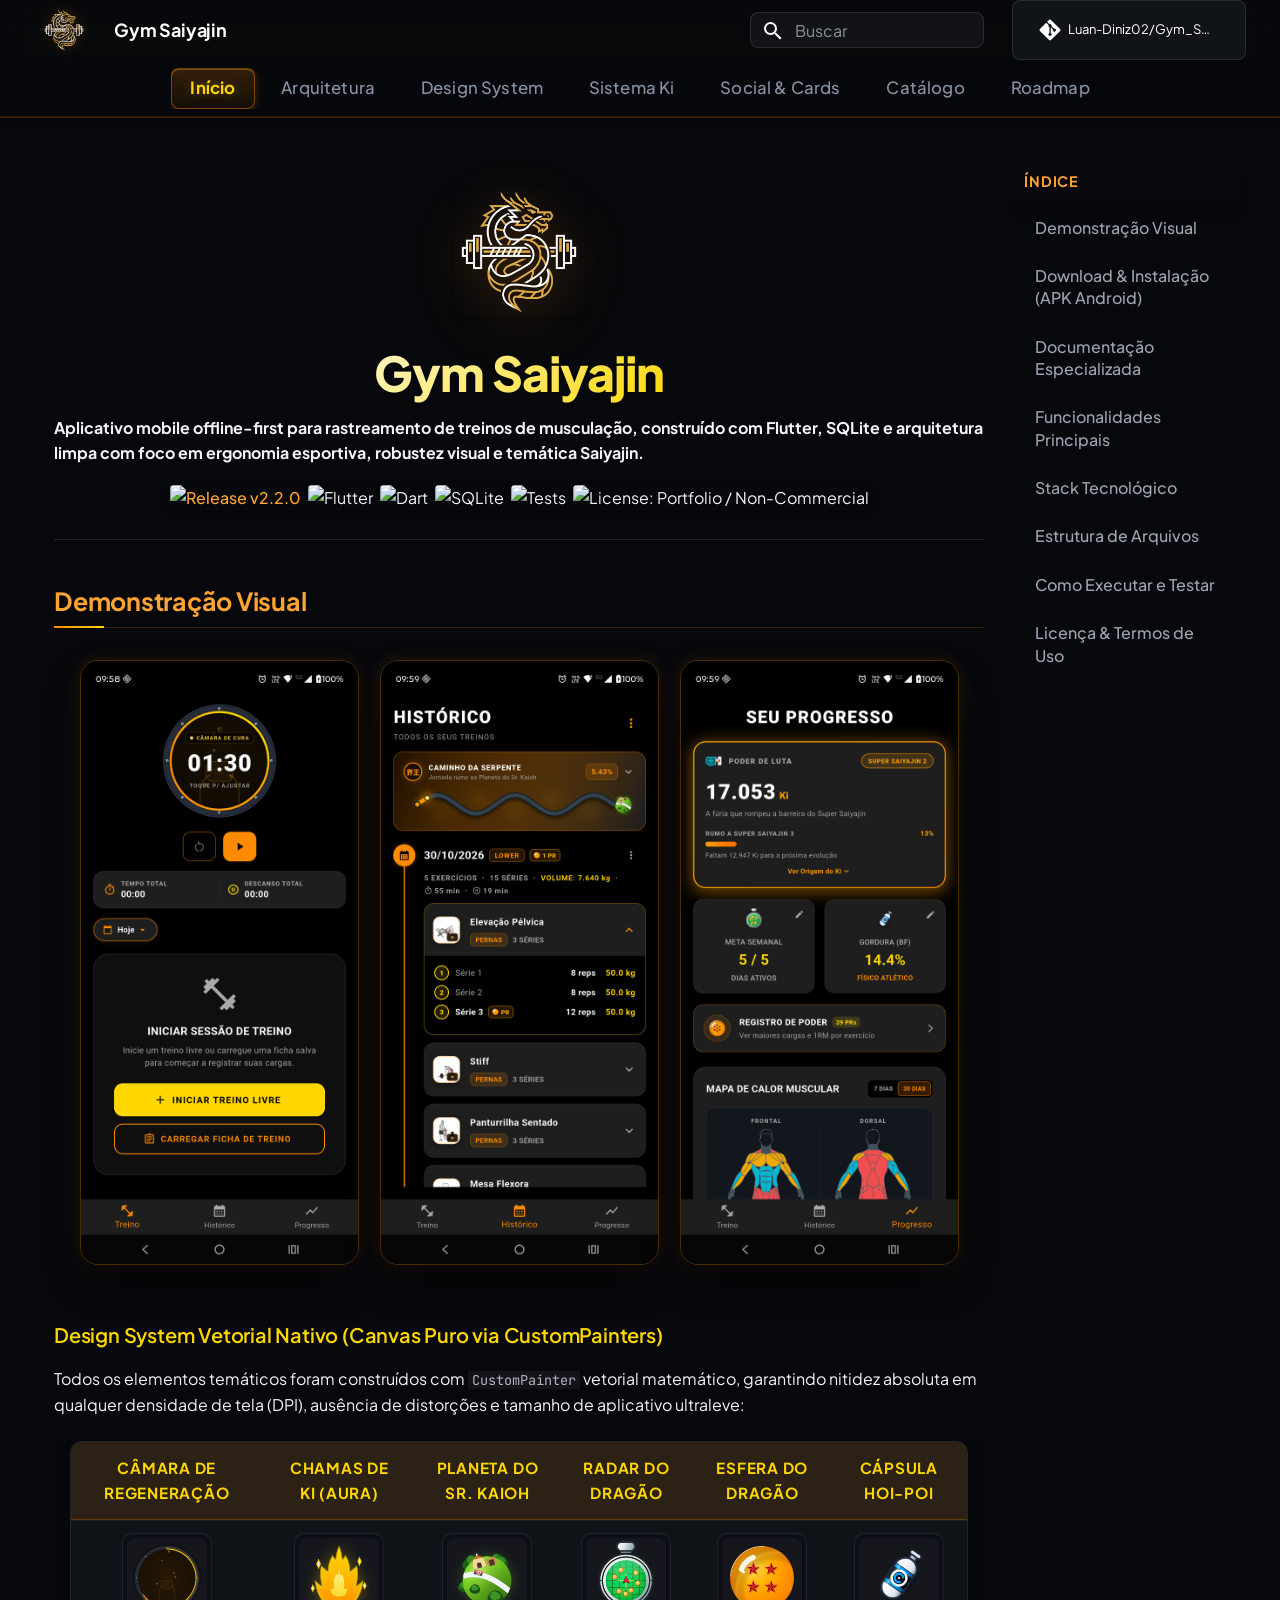
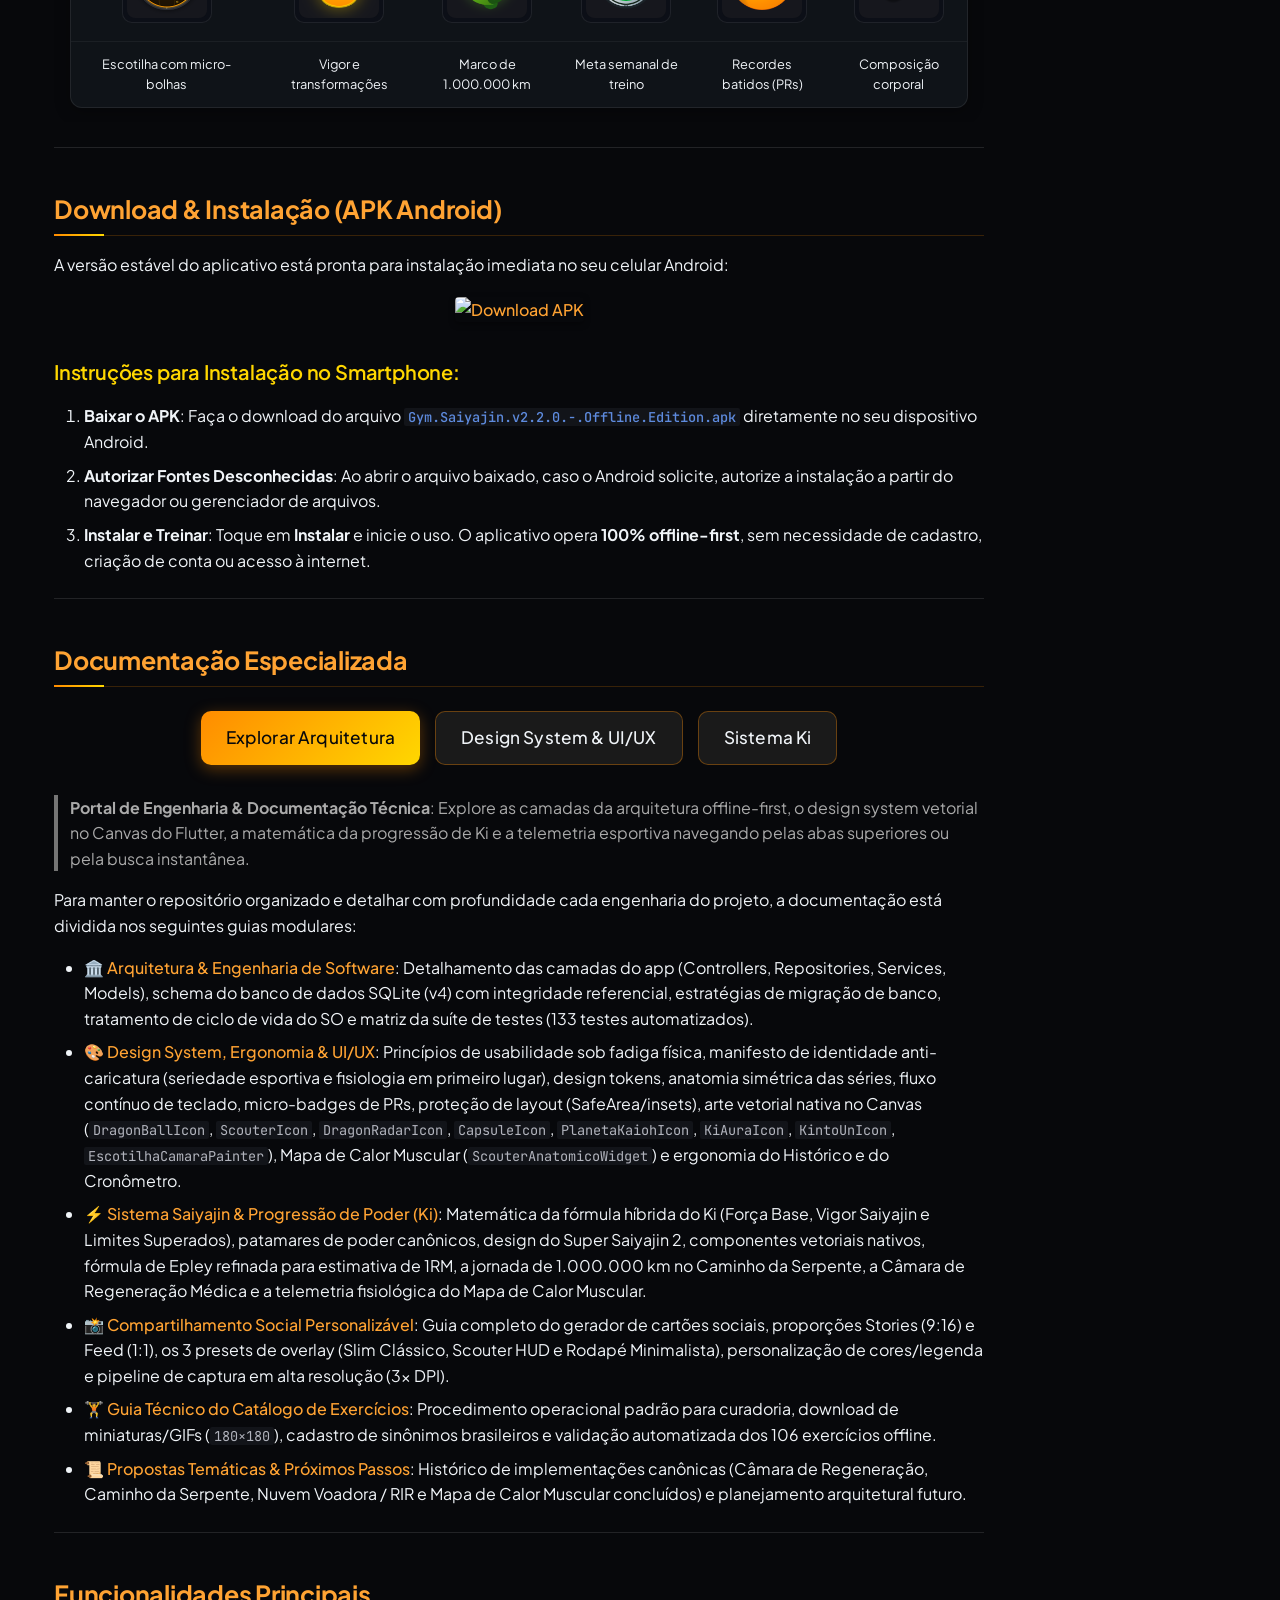
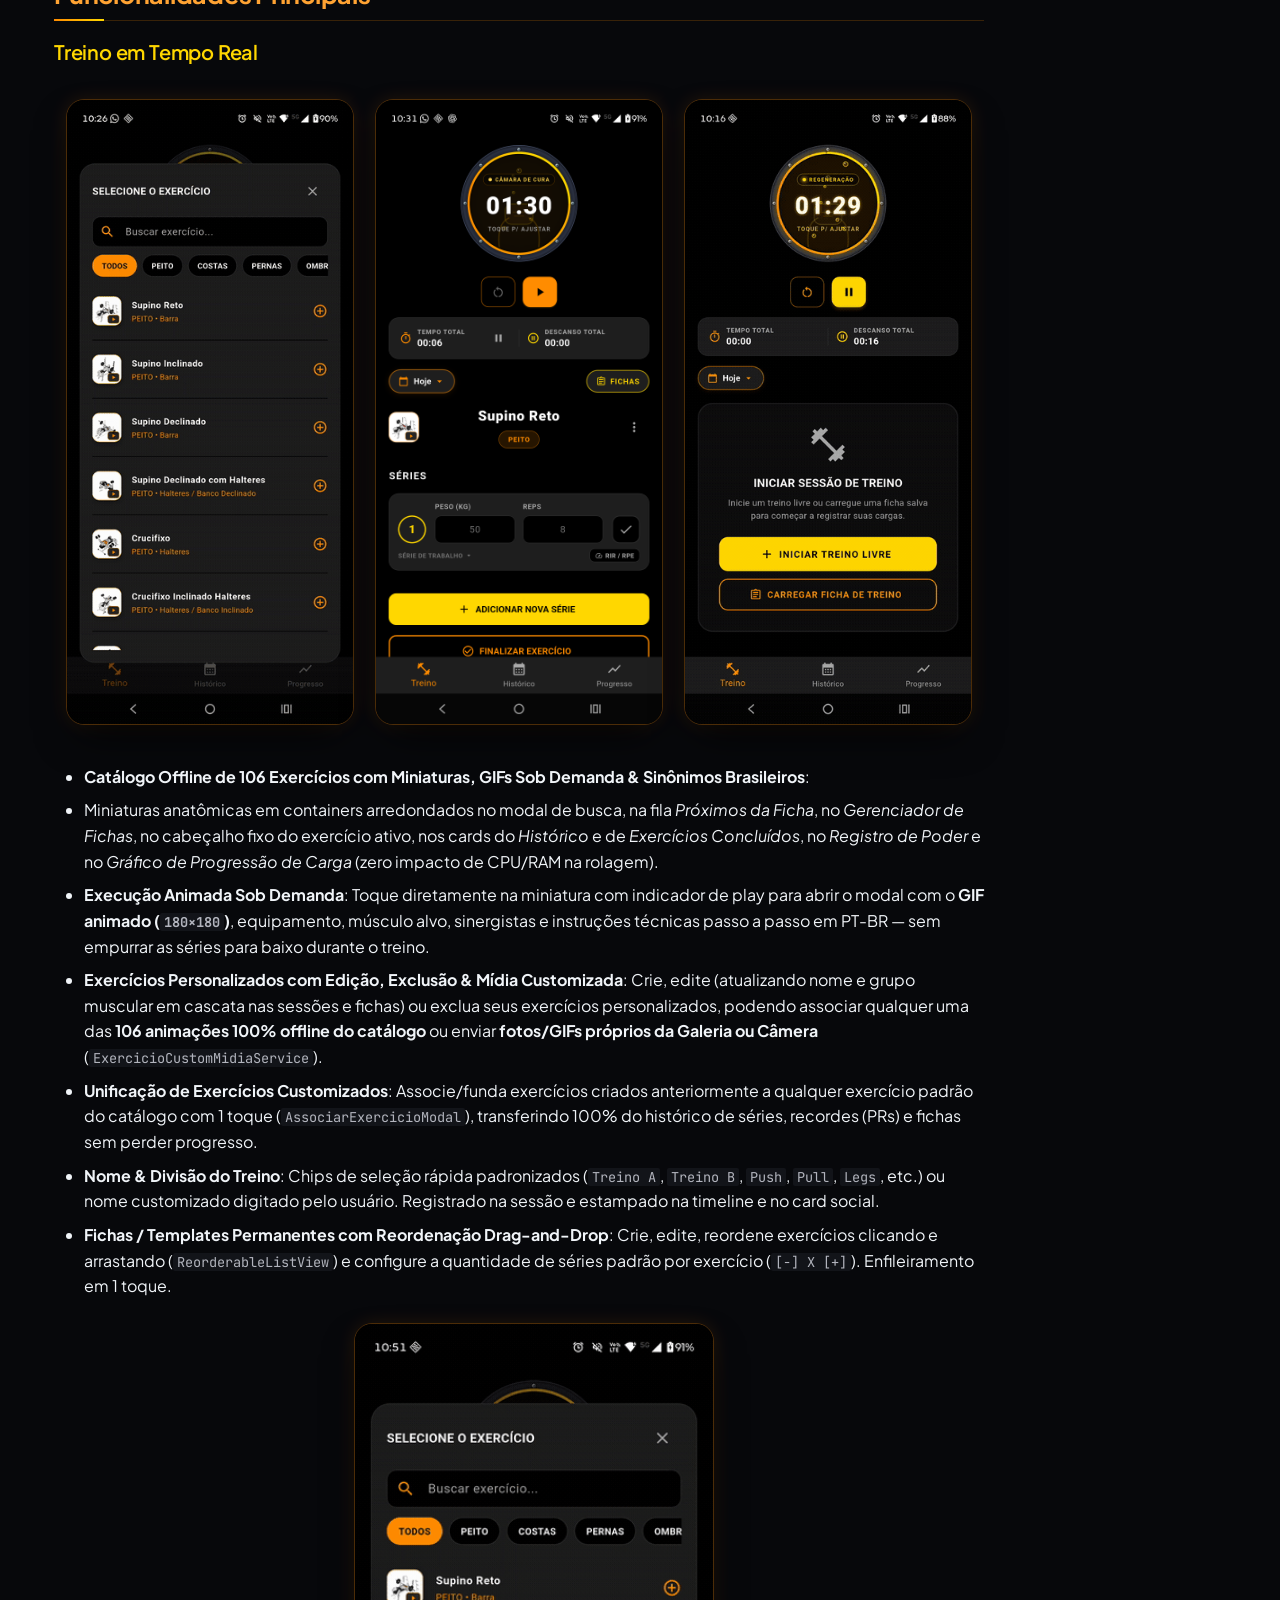
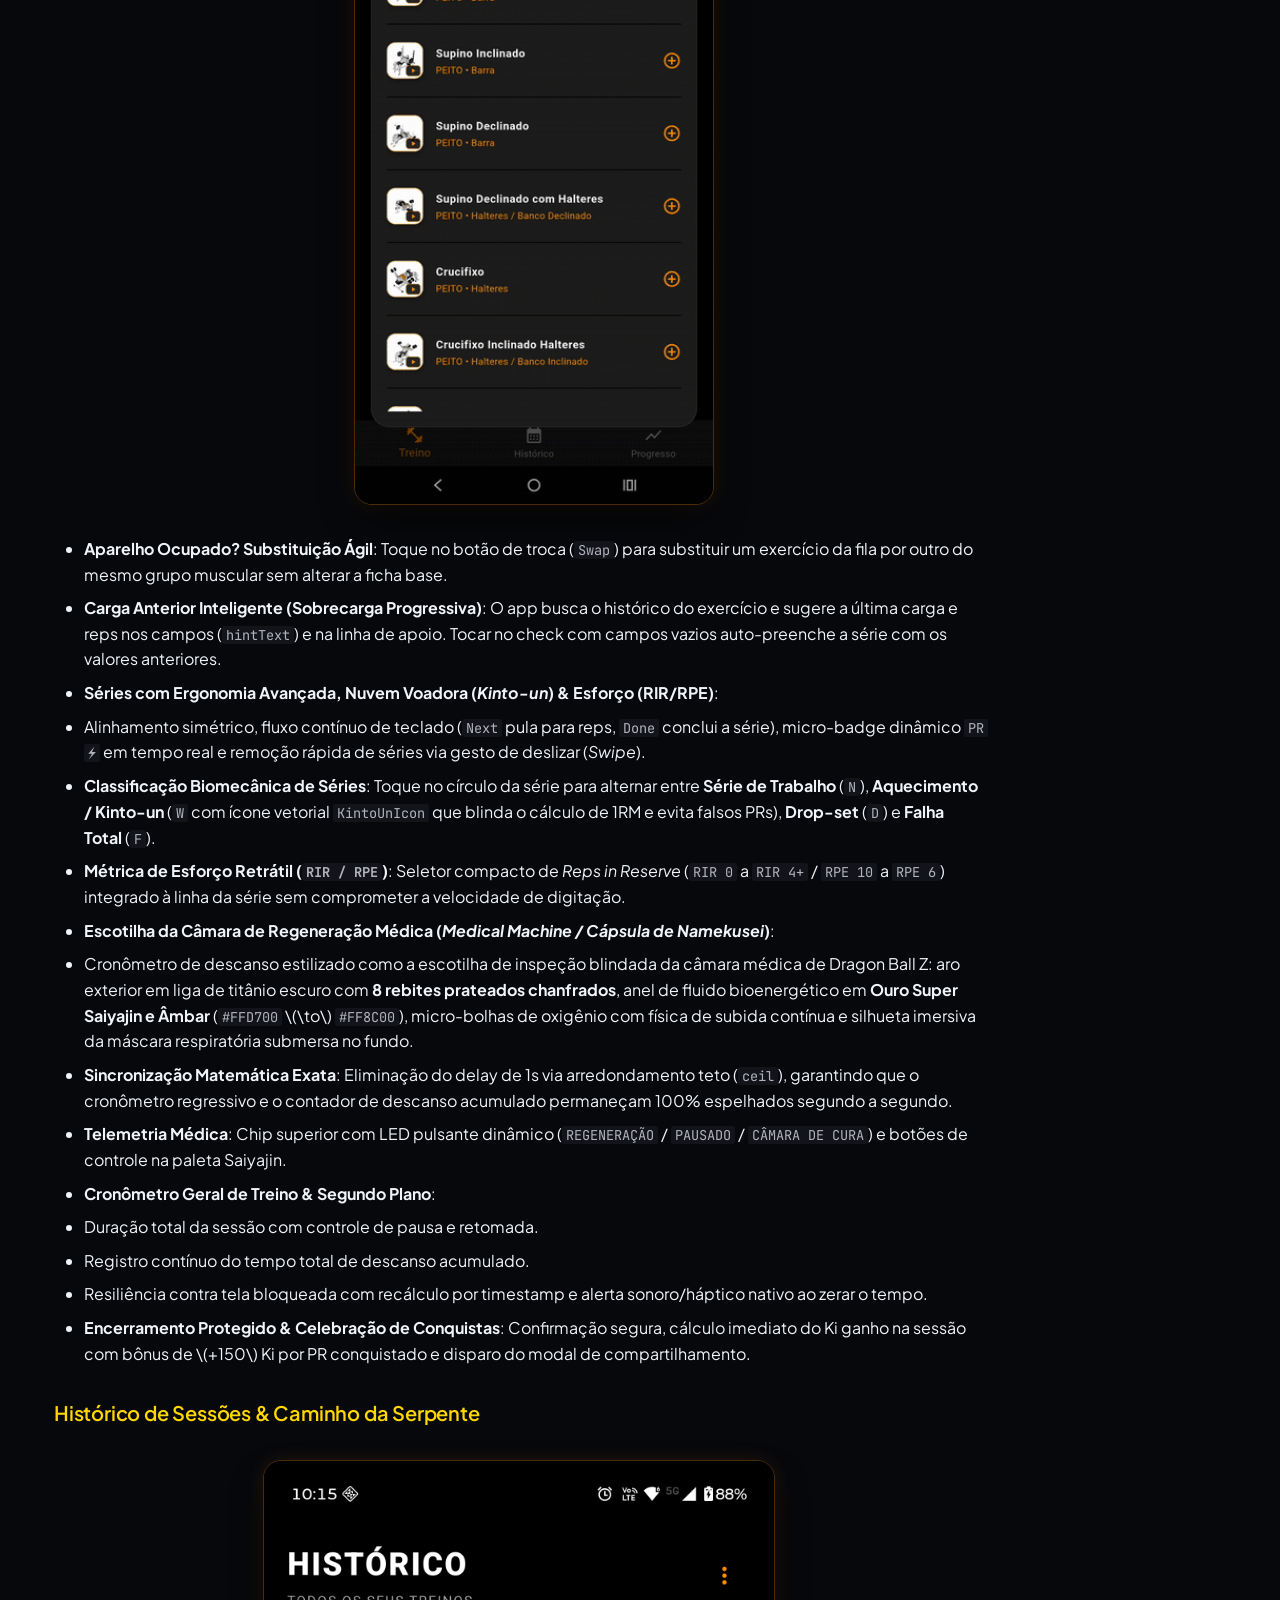
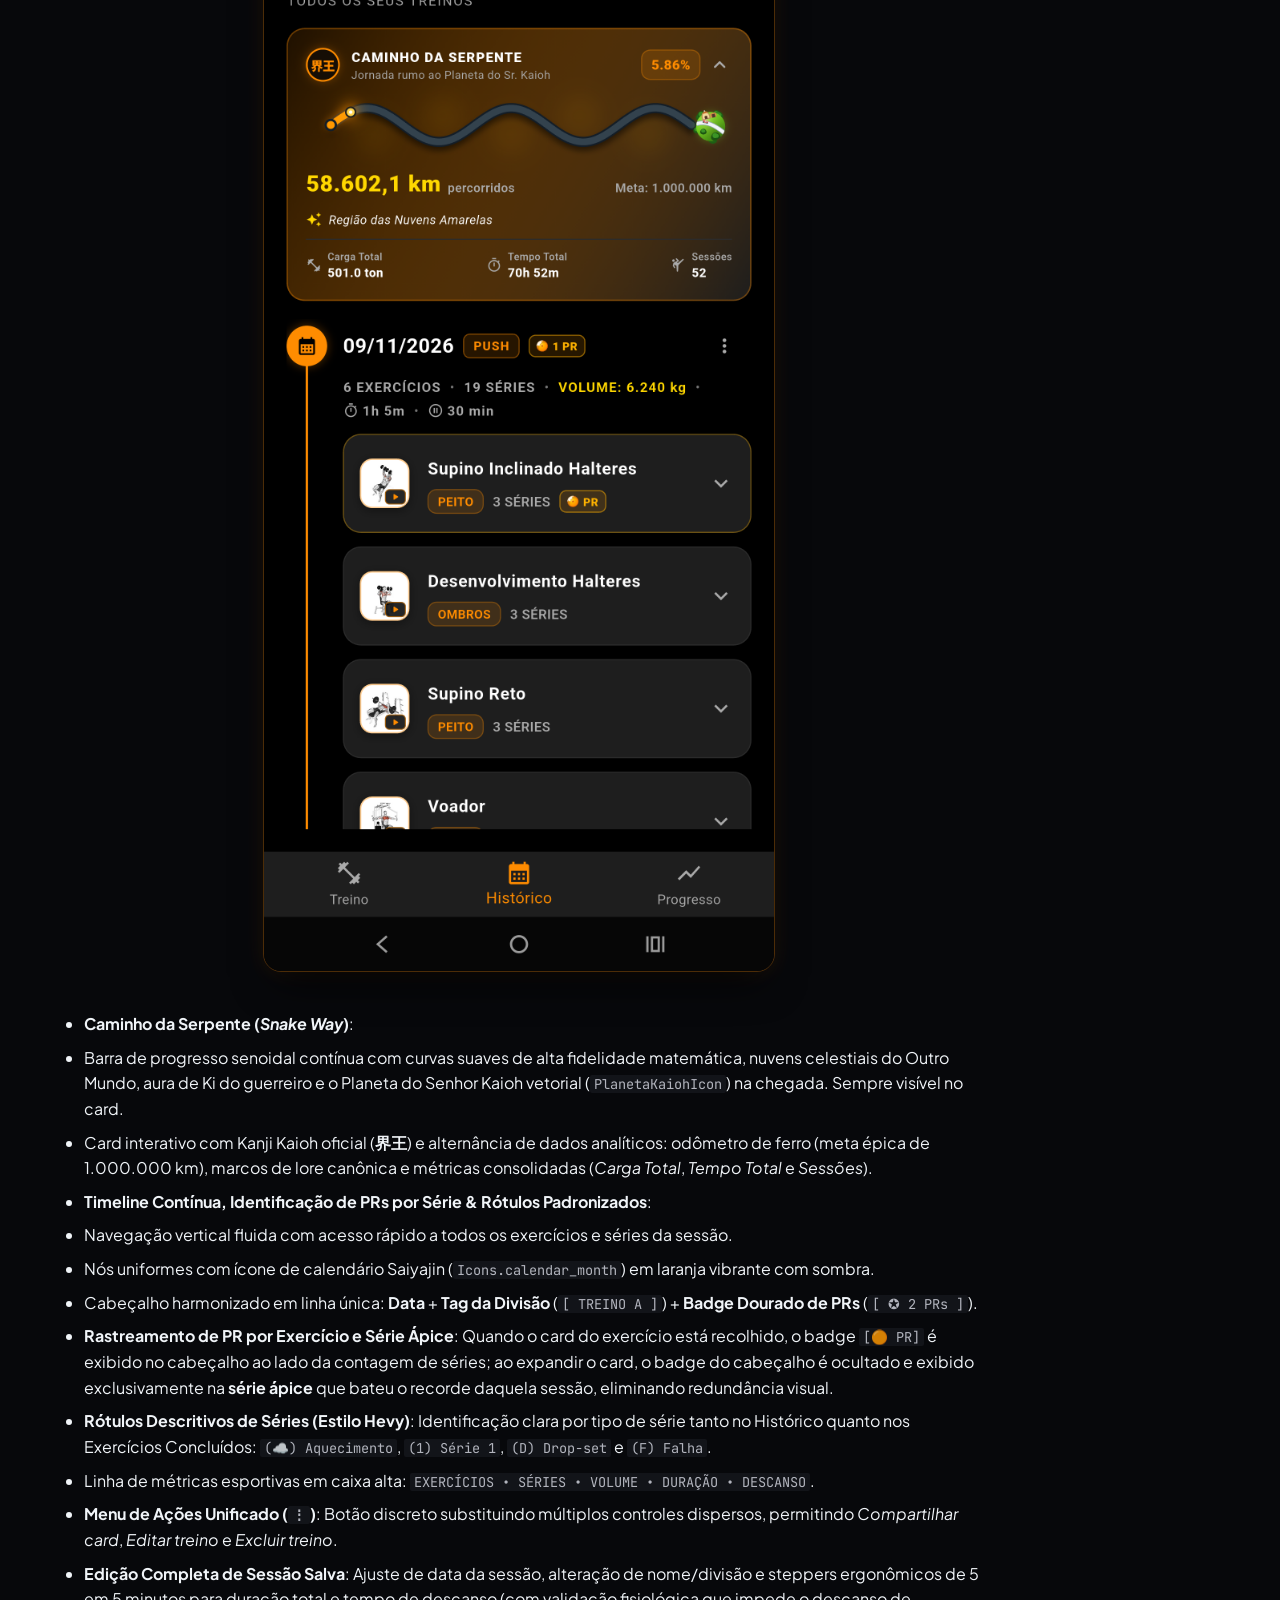
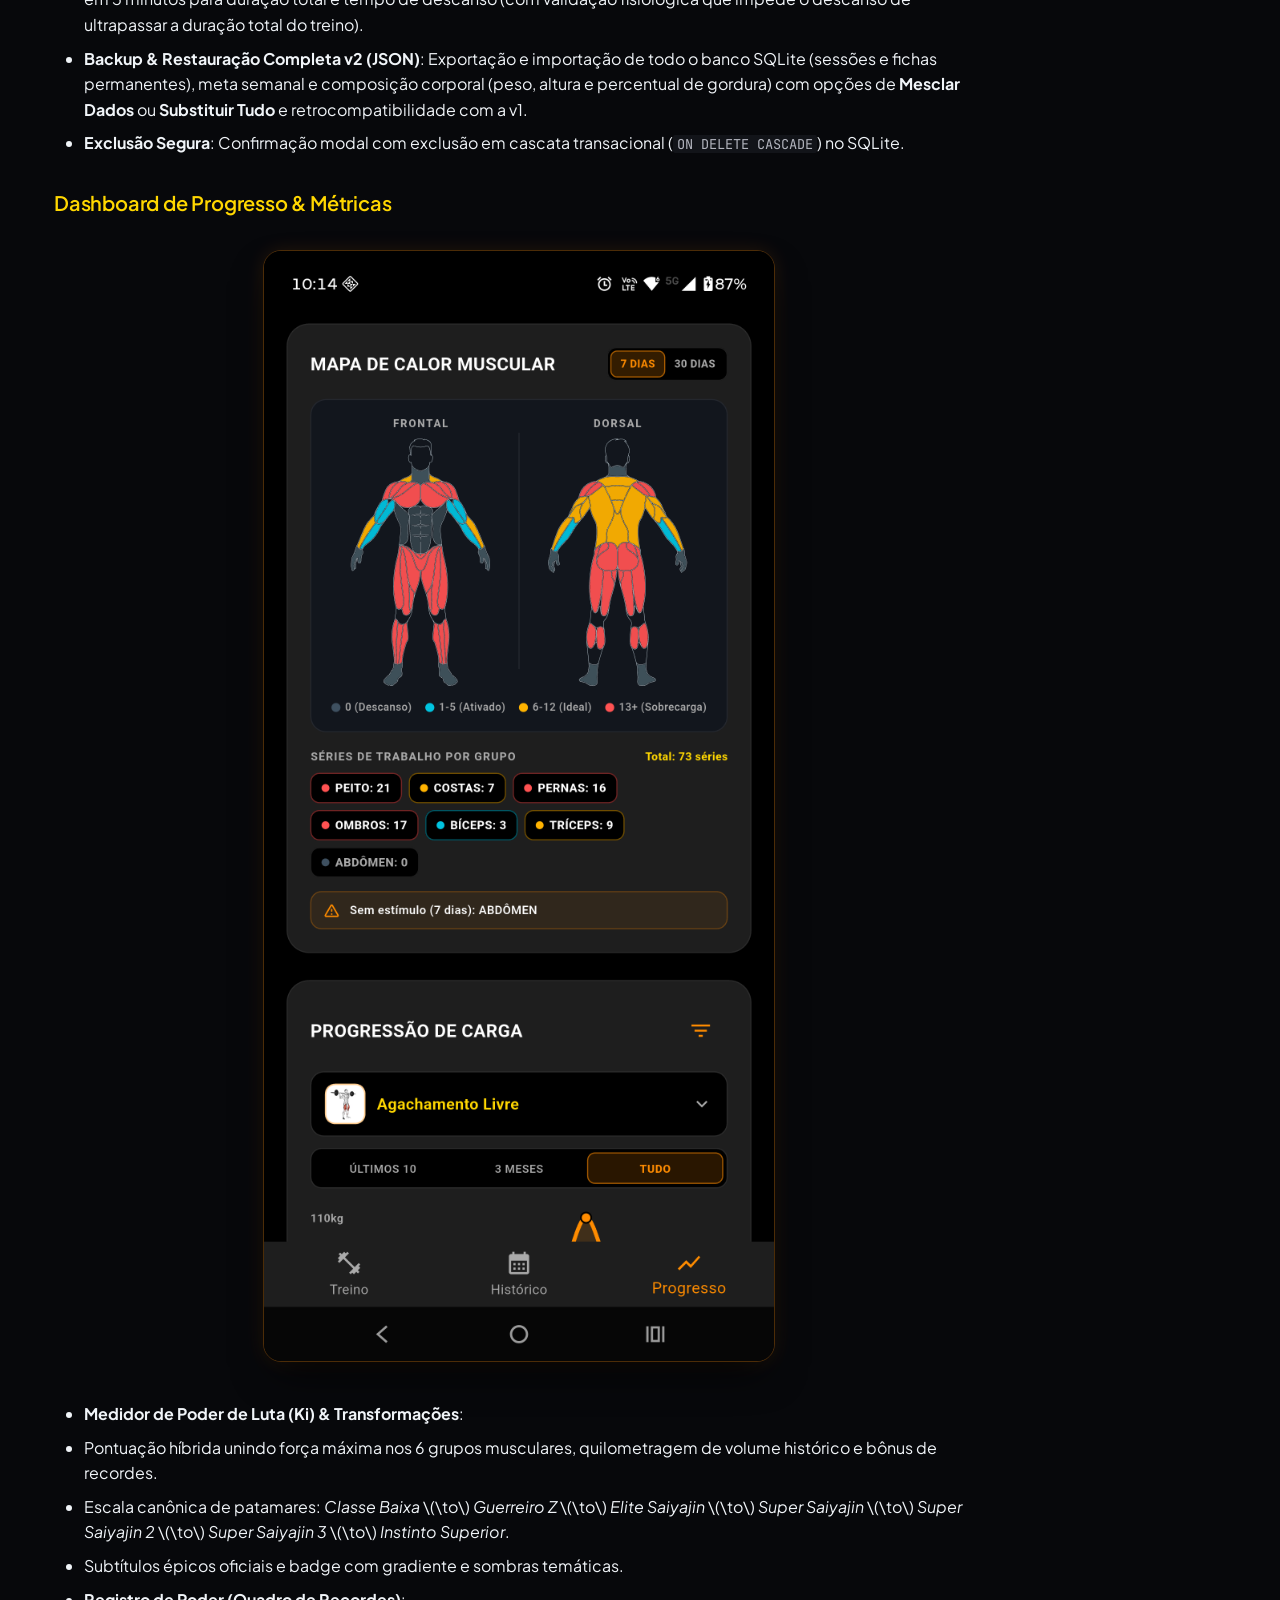
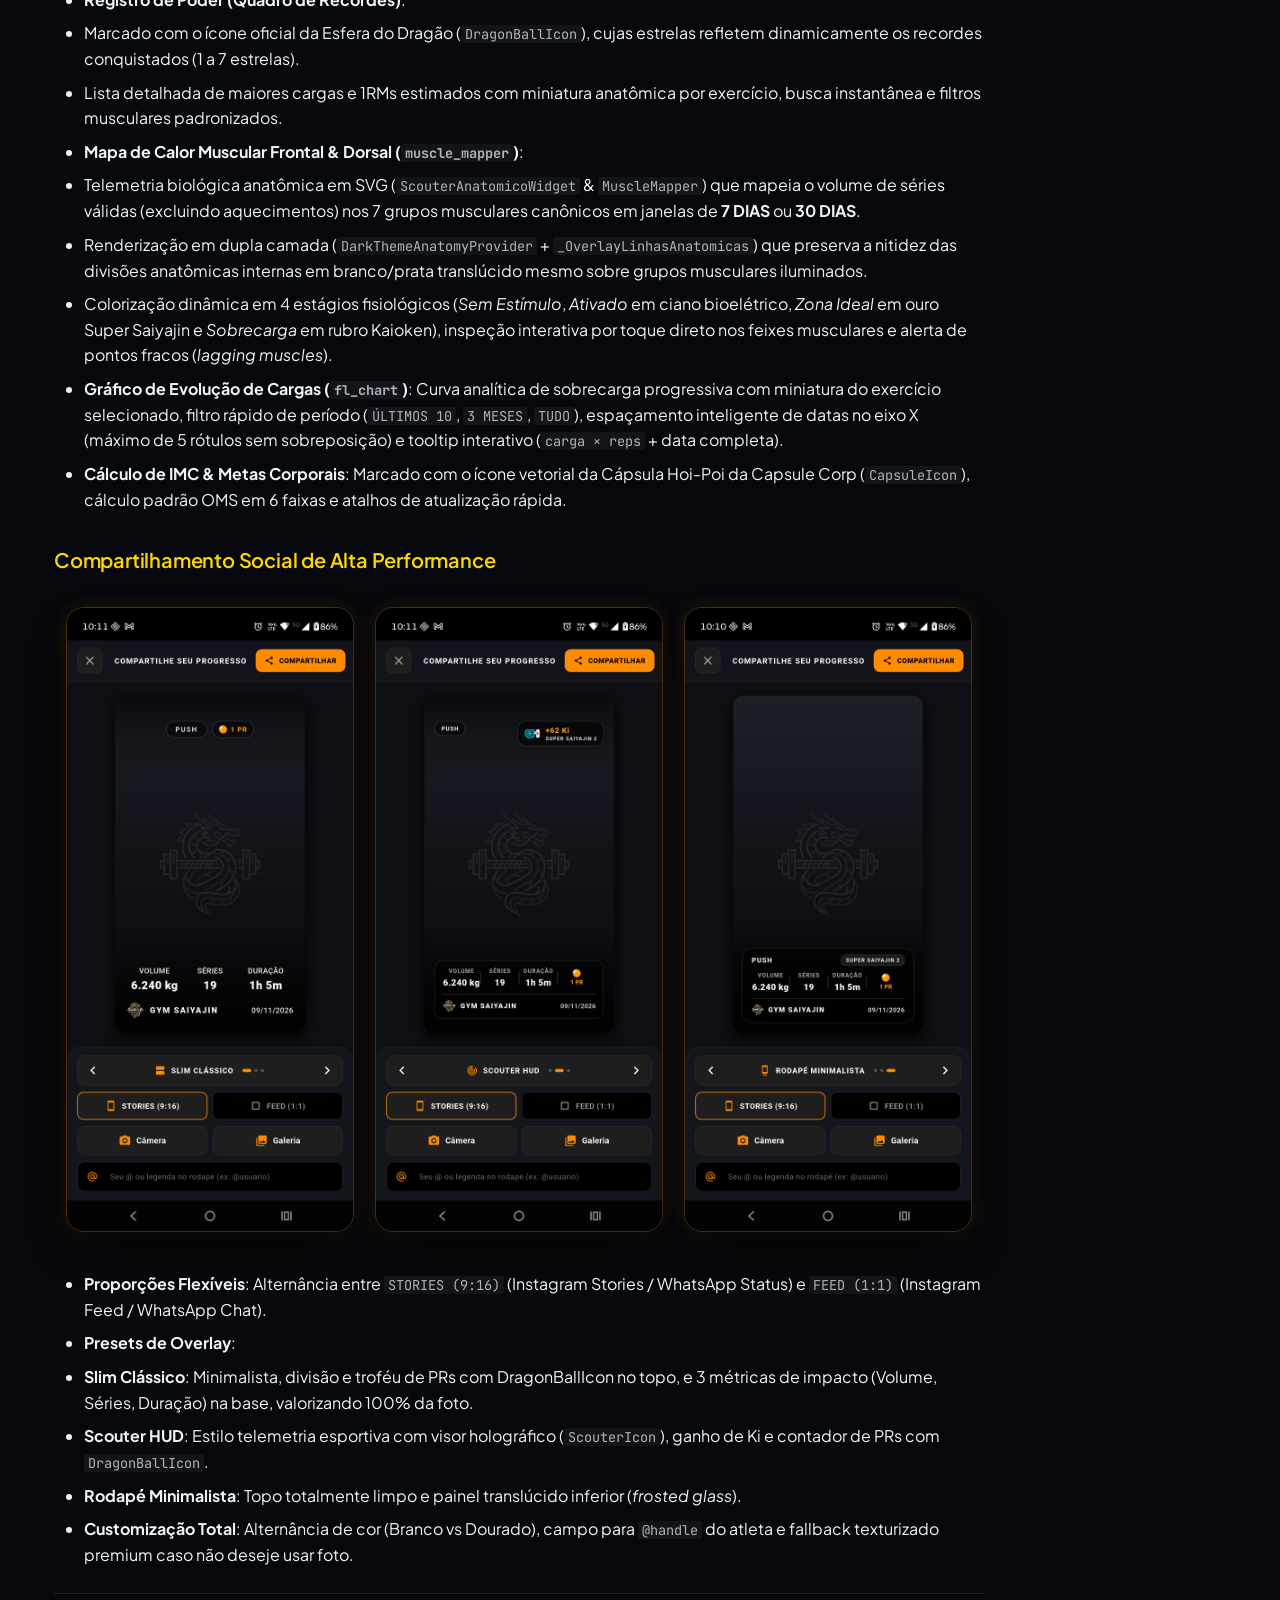
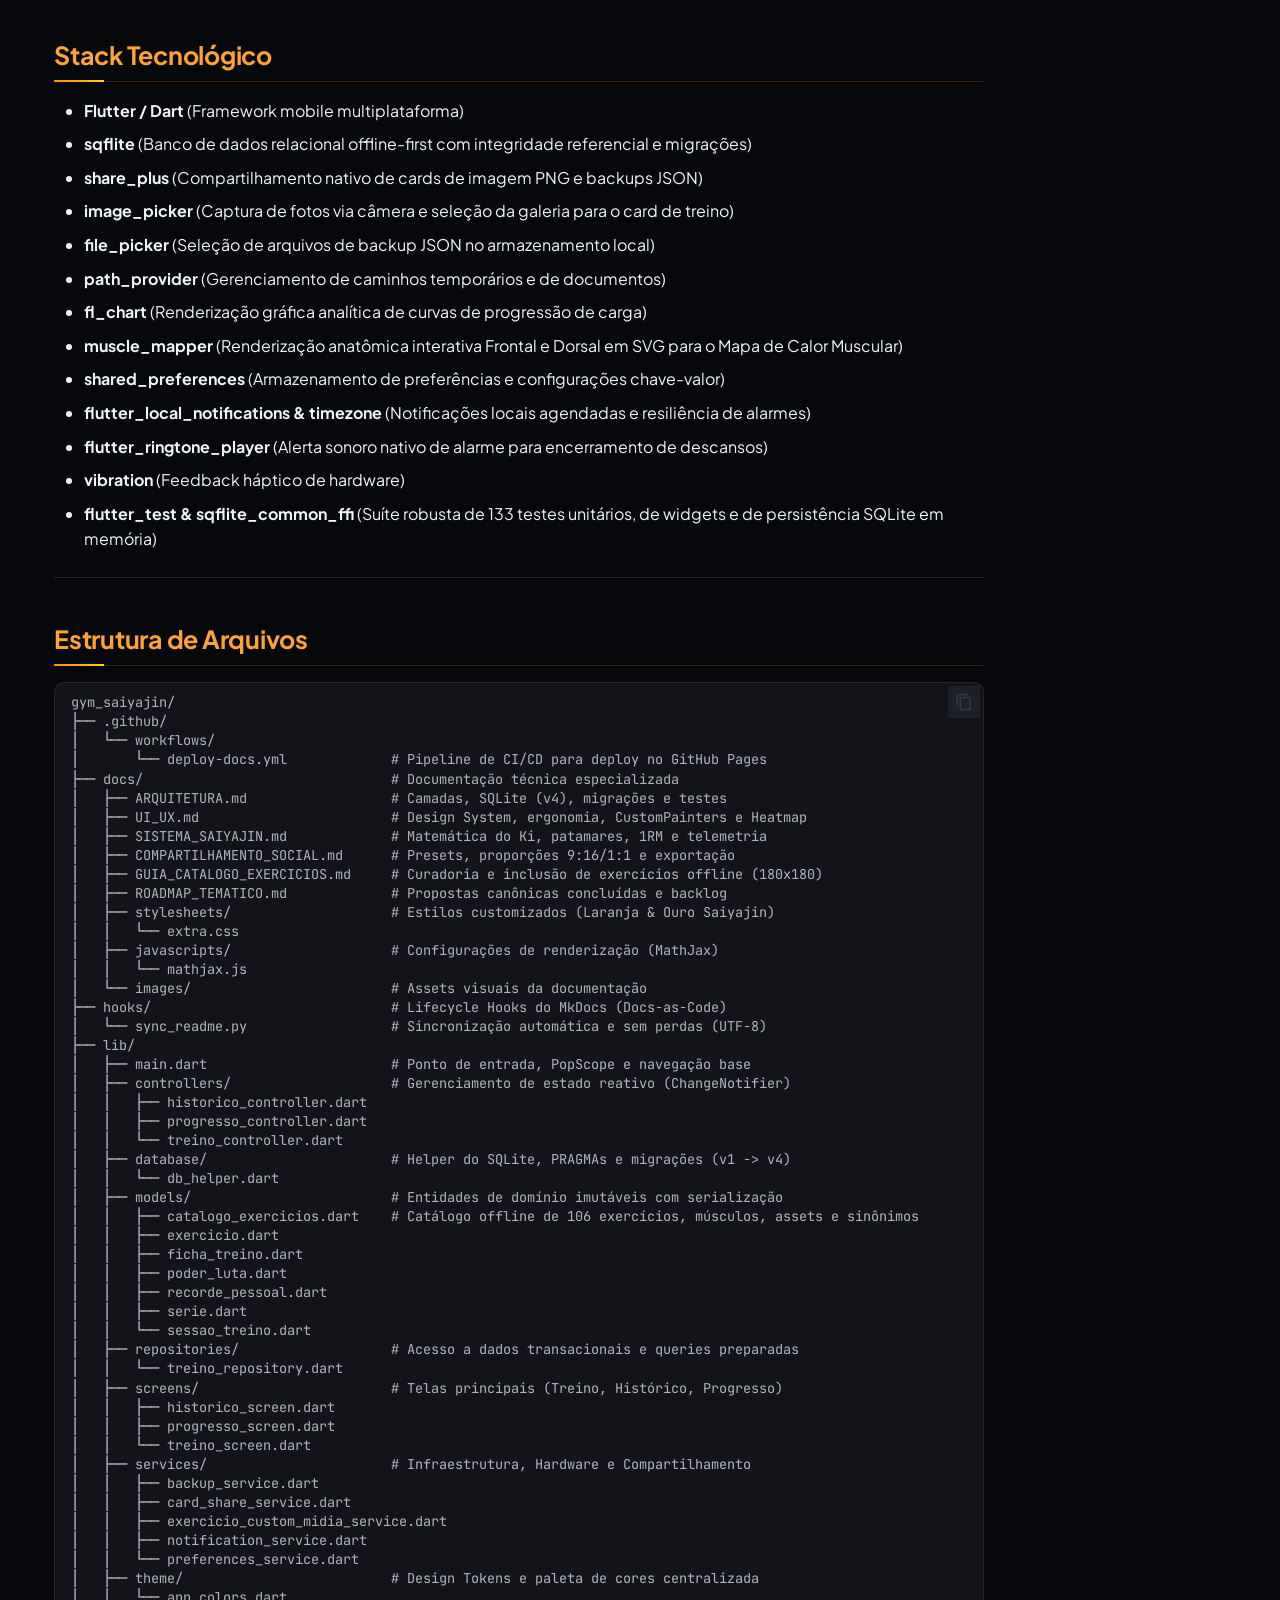
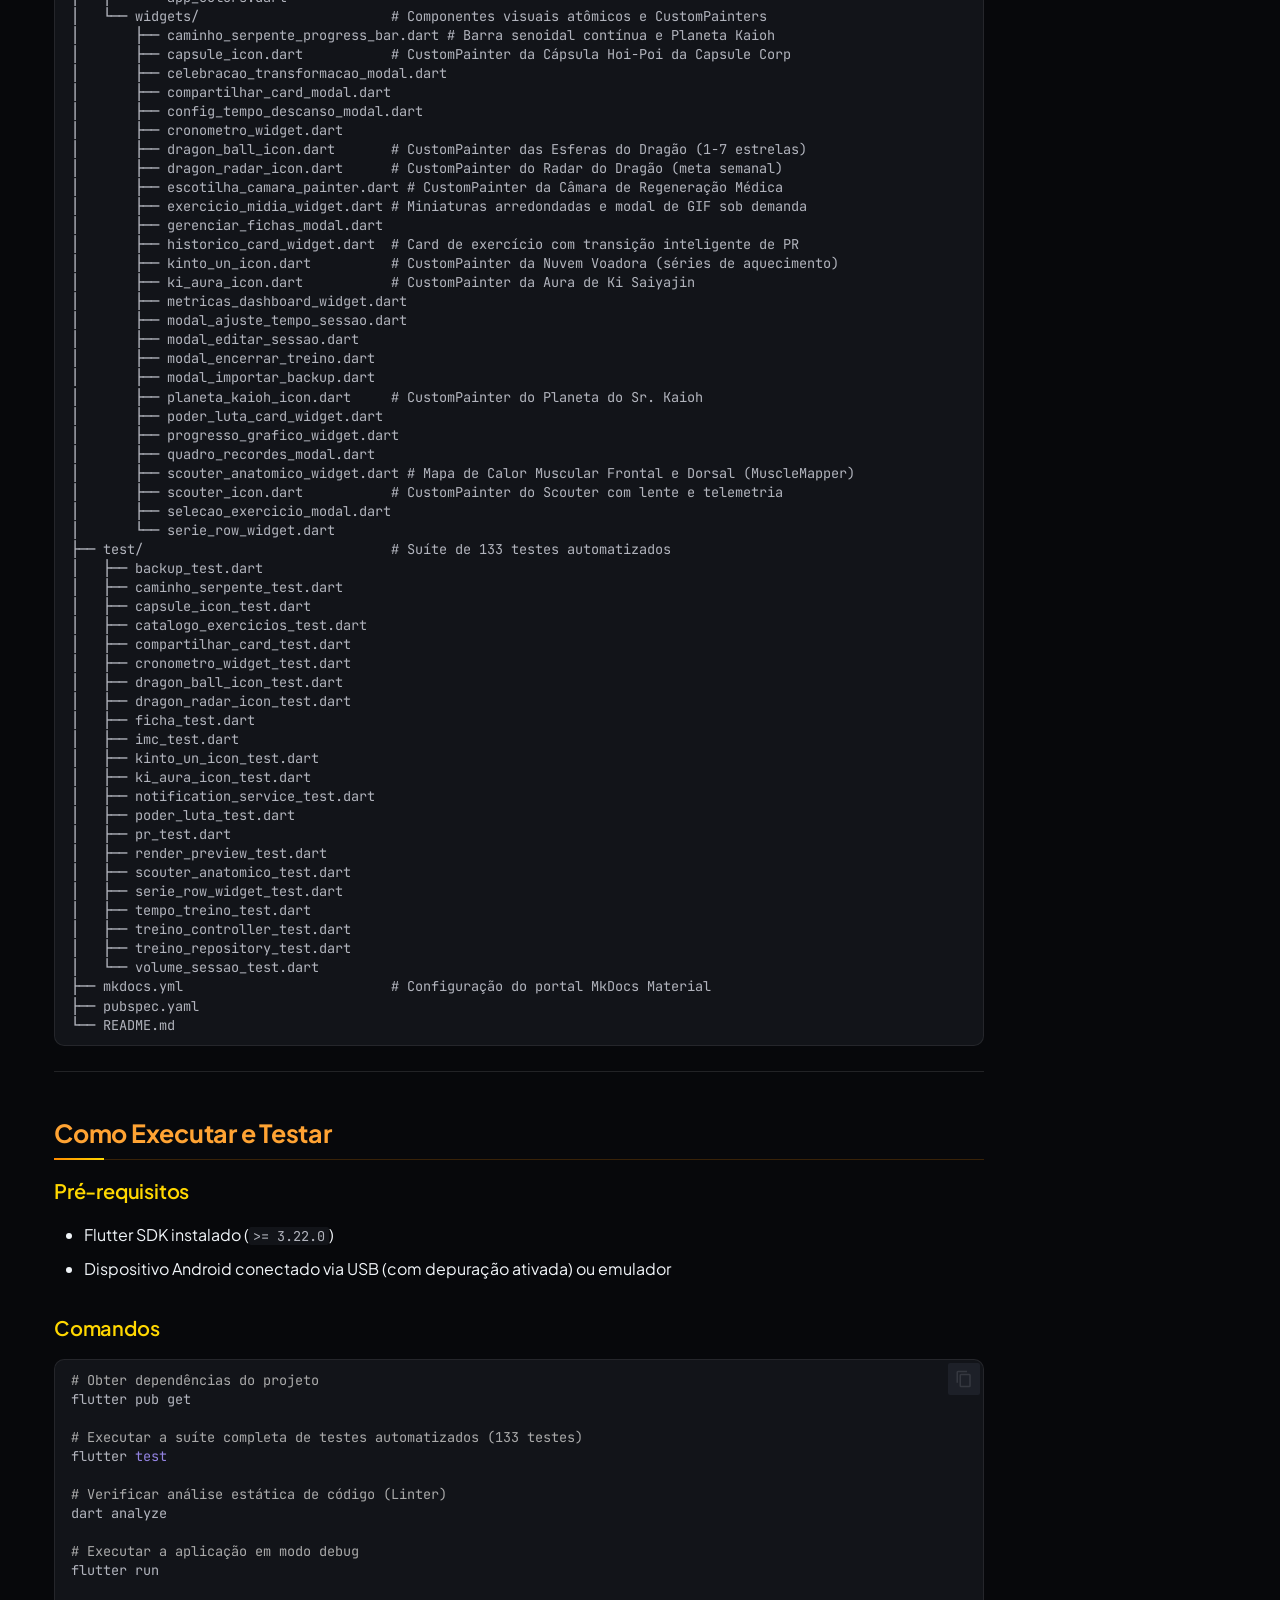
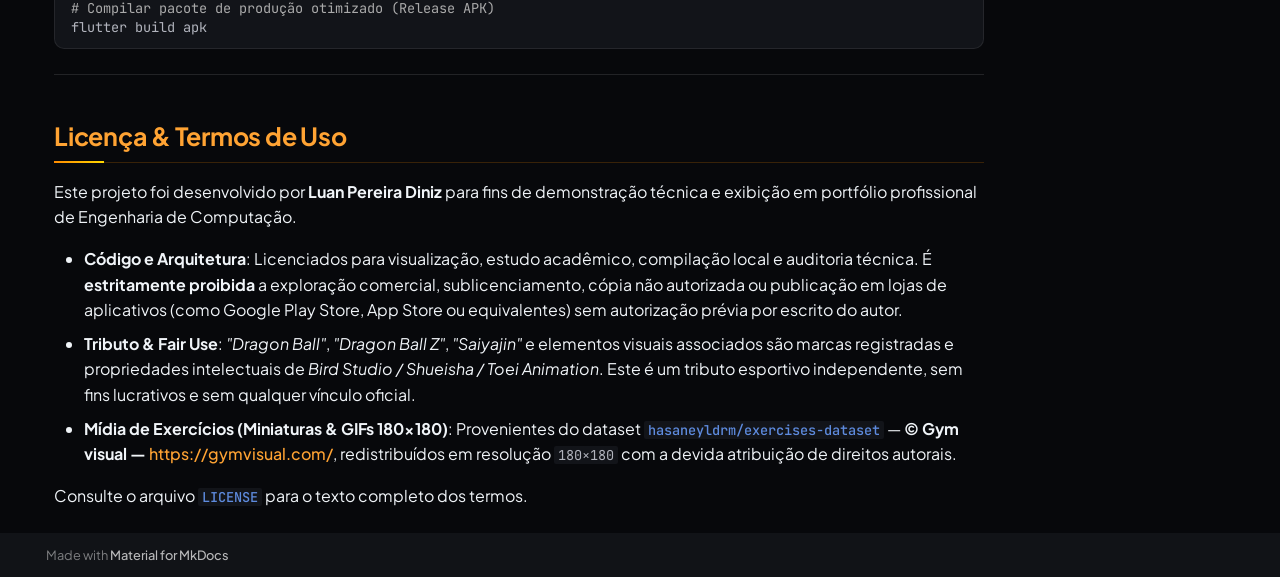
==== commit ef1f6c75: "Deployed 18e7e18 with MkDocs version: 1.6.1" ====
--- a/index.html
+++ b/index.html
@@ -458,23 +458,6 @@
     </span>
   </a>
   
-    <nav class="md-nav" aria-label="Demonstração Visual">
-      <ul class="md-nav__list">
-        
-          <li class="md-nav__item">
-  <a href="#design-system-vetorial-nativo-canvas-puro-via-custompainters" class="md-nav__link">
-    <span class="md-ellipsis">
-      
-        Design System Vetorial Nativo (Canvas Puro via CustomPainters)
-      
-    </span>
-  </a>
-  
-</li>
-        
-      </ul>
-    </nav>
-  
 </li>
       
         <li class="md-nav__item">
@@ -486,23 +469,6 @@
     </span>
   </a>
   
-    <nav class="md-nav" aria-label="Download &amp; Instalação (APK Android)">
-      <ul class="md-nav__list">
-        
-          <li class="md-nav__item">
-  <a href="#instrucoes-para-instalacao-no-smartphone" class="md-nav__link">
-    <span class="md-ellipsis">
-      
-        Instruções para Instalação no Smartphone:
-      
-    </span>
-  </a>
-  
-</li>
-        
-      </ul>
-    </nav>
-  
 </li>
       
         <li class="md-nav__item">
@@ -525,56 +491,6 @@
     </span>
   </a>
   
-    <nav class="md-nav" aria-label="Funcionalidades Principais">
-      <ul class="md-nav__list">
-        
-          <li class="md-nav__item">
-  <a href="#treino-em-tempo-real" class="md-nav__link">
-    <span class="md-ellipsis">
-      
-        Treino em Tempo Real
-      
-    </span>
-  </a>
-  
-</li>
-        
-          <li class="md-nav__item">
-  <a href="#historico-de-sessoes-caminho-da-serpente" class="md-nav__link">
-    <span class="md-ellipsis">
-      
-        Histórico de Sessões &amp; Caminho da Serpente
-      
-    </span>
-  </a>
-  
-</li>
-        
-          <li class="md-nav__item">
-  <a href="#dashboard-de-progresso-metricas" class="md-nav__link">
-    <span class="md-ellipsis">
-      
-        Dashboard de Progresso &amp; Métricas
-      
-    </span>
-  </a>
-  
-</li>
-        
-          <li class="md-nav__item">
-  <a href="#compartilhamento-social-de-alta-performance" class="md-nav__link">
-    <span class="md-ellipsis">
-      
-        Compartilhamento Social de Alta Performance
-      
-    </span>
-  </a>
-  
-</li>
-        
-      </ul>
-    </nav>
-  
 </li>
       
         <li class="md-nav__item">
@@ -607,34 +523,6 @@
       
     </span>
   </a>
-  
-    <nav class="md-nav" aria-label="Como Executar e Testar">
-      <ul class="md-nav__list">
-        
-          <li class="md-nav__item">
-  <a href="#pre-requisitos" class="md-nav__link">
-    <span class="md-ellipsis">
-      
-        Pré-requisitos
-      
-    </span>
-  </a>
-  
-</li>
-        
-          <li class="md-nav__item">
-  <a href="#comandos" class="md-nav__link">
-    <span class="md-ellipsis">
-      
-        Comandos
-      
-    </span>
-  </a>
-  
-</li>
-        
-      </ul>
-    </nav>
   
 </li>
       
@@ -852,23 +740,6 @@
     </span>
   </a>
   
-    <nav class="md-nav" aria-label="Demonstração Visual">
-      <ul class="md-nav__list">
-        
-          <li class="md-nav__item">
-  <a href="#design-system-vetorial-nativo-canvas-puro-via-custompainters" class="md-nav__link">
-    <span class="md-ellipsis">
-      
-        Design System Vetorial Nativo (Canvas Puro via CustomPainters)
-      
-    </span>
-  </a>
-  
-</li>
-        
-      </ul>
-    </nav>
-  
 </li>
       
         <li class="md-nav__item">
@@ -880,23 +751,6 @@
     </span>
   </a>
   
-    <nav class="md-nav" aria-label="Download &amp; Instalação (APK Android)">
-      <ul class="md-nav__list">
-        
-          <li class="md-nav__item">
-  <a href="#instrucoes-para-instalacao-no-smartphone" class="md-nav__link">
-    <span class="md-ellipsis">
-      
-        Instruções para Instalação no Smartphone:
-      
-    </span>
-  </a>
-  
-</li>
-        
-      </ul>
-    </nav>
-  
 </li>
       
         <li class="md-nav__item">
@@ -919,56 +773,6 @@
     </span>
   </a>
   
-    <nav class="md-nav" aria-label="Funcionalidades Principais">
-      <ul class="md-nav__list">
-        
-          <li class="md-nav__item">
-  <a href="#treino-em-tempo-real" class="md-nav__link">
-    <span class="md-ellipsis">
-      
-        Treino em Tempo Real
-      
-    </span>
-  </a>
-  
-</li>
-        
-          <li class="md-nav__item">
-  <a href="#historico-de-sessoes-caminho-da-serpente" class="md-nav__link">
-    <span class="md-ellipsis">
-      
-        Histórico de Sessões &amp; Caminho da Serpente
-      
-    </span>
-  </a>
-  
-</li>
-        
-          <li class="md-nav__item">
-  <a href="#dashboard-de-progresso-metricas" class="md-nav__link">
-    <span class="md-ellipsis">
-      
-        Dashboard de Progresso &amp; Métricas
-      
-    </span>
-  </a>
-  
-</li>
-        
-          <li class="md-nav__item">
-  <a href="#compartilhamento-social-de-alta-performance" class="md-nav__link">
-    <span class="md-ellipsis">
-      
-        Compartilhamento Social de Alta Performance
-      
-    </span>
-  </a>
-  
-</li>
-        
-      </ul>
-    </nav>
-  
 </li>
       
         <li class="md-nav__item">
@@ -1001,34 +805,6 @@
       
     </span>
   </a>
-  
-    <nav class="md-nav" aria-label="Como Executar e Testar">
-      <ul class="md-nav__list">
-        
-          <li class="md-nav__item">
-  <a href="#pre-requisitos" class="md-nav__link">
-    <span class="md-ellipsis">
-      
-        Pré-requisitos
-      
-    </span>
-  </a>
-  
-</li>
-        
-          <li class="md-nav__item">
-  <a href="#comandos" class="md-nav__link">
-    <span class="md-ellipsis">
-      
-        Comandos
-      
-    </span>
-  </a>
-  
-</li>
-        
-      </ul>
-    </nav>
   
 </li>
       
--- a/stylesheets/extra.css
+++ b/stylesheets/extra.css
@@ -454,24 +454,39 @@
   border-radius: 0 6px 6px 0;
 }
 
-/* TOC (Índice da Direita) refinado e legível */
+/* TOC (Índice da Direita) padronizado e estável entre abas */
+.md-sidebar--secondary .md-sidebar__scrollwrap {
+  scrollbar-width: thin;
+  scrollbar-color: rgba(255, 140, 0, 0.28) transparent;
+}
+
+.md-sidebar--secondary .md-nav__title {
+  font-size: 0.72rem;
+  font-weight: 700;
+  text-transform: uppercase;
+  letter-spacing: 0.06em;
+  color: var(--saiyajin-orange-light);
+  padding-bottom: 0.4rem;
+}
+
 .md-sidebar--secondary .md-nav__item {
-  padding-top: 0.15rem;
-  padding-bottom: 0.15rem;
+  padding-top: 0.12rem;
+  padding-bottom: 0.12rem;
 }
 
 .md-sidebar--secondary .md-nav__link {
-  font-size: 0.78rem;
-  line-height: 1.35;
-  color: #8B949E;
-  border-radius: 4px;
-  padding: 0.2rem 0.4rem;
+  font-size: 0.8rem;
+  font-weight: 500;
+  line-height: 1.4;
+  color: #9AA4B2;
+  border-radius: 6px;
+  padding: 0.28rem 0.55rem;
   transition: all 0.15s ease;
 }
 
 .md-sidebar--secondary .md-nav__link:hover {
   color: var(--saiyajin-gold) !important;
-  background-color: rgba(255, 140, 0, 0.05);
+  background-color: rgba(255, 140, 0, 0.06);
 }
 
 /* Scrollbar ultrafina e discreta */
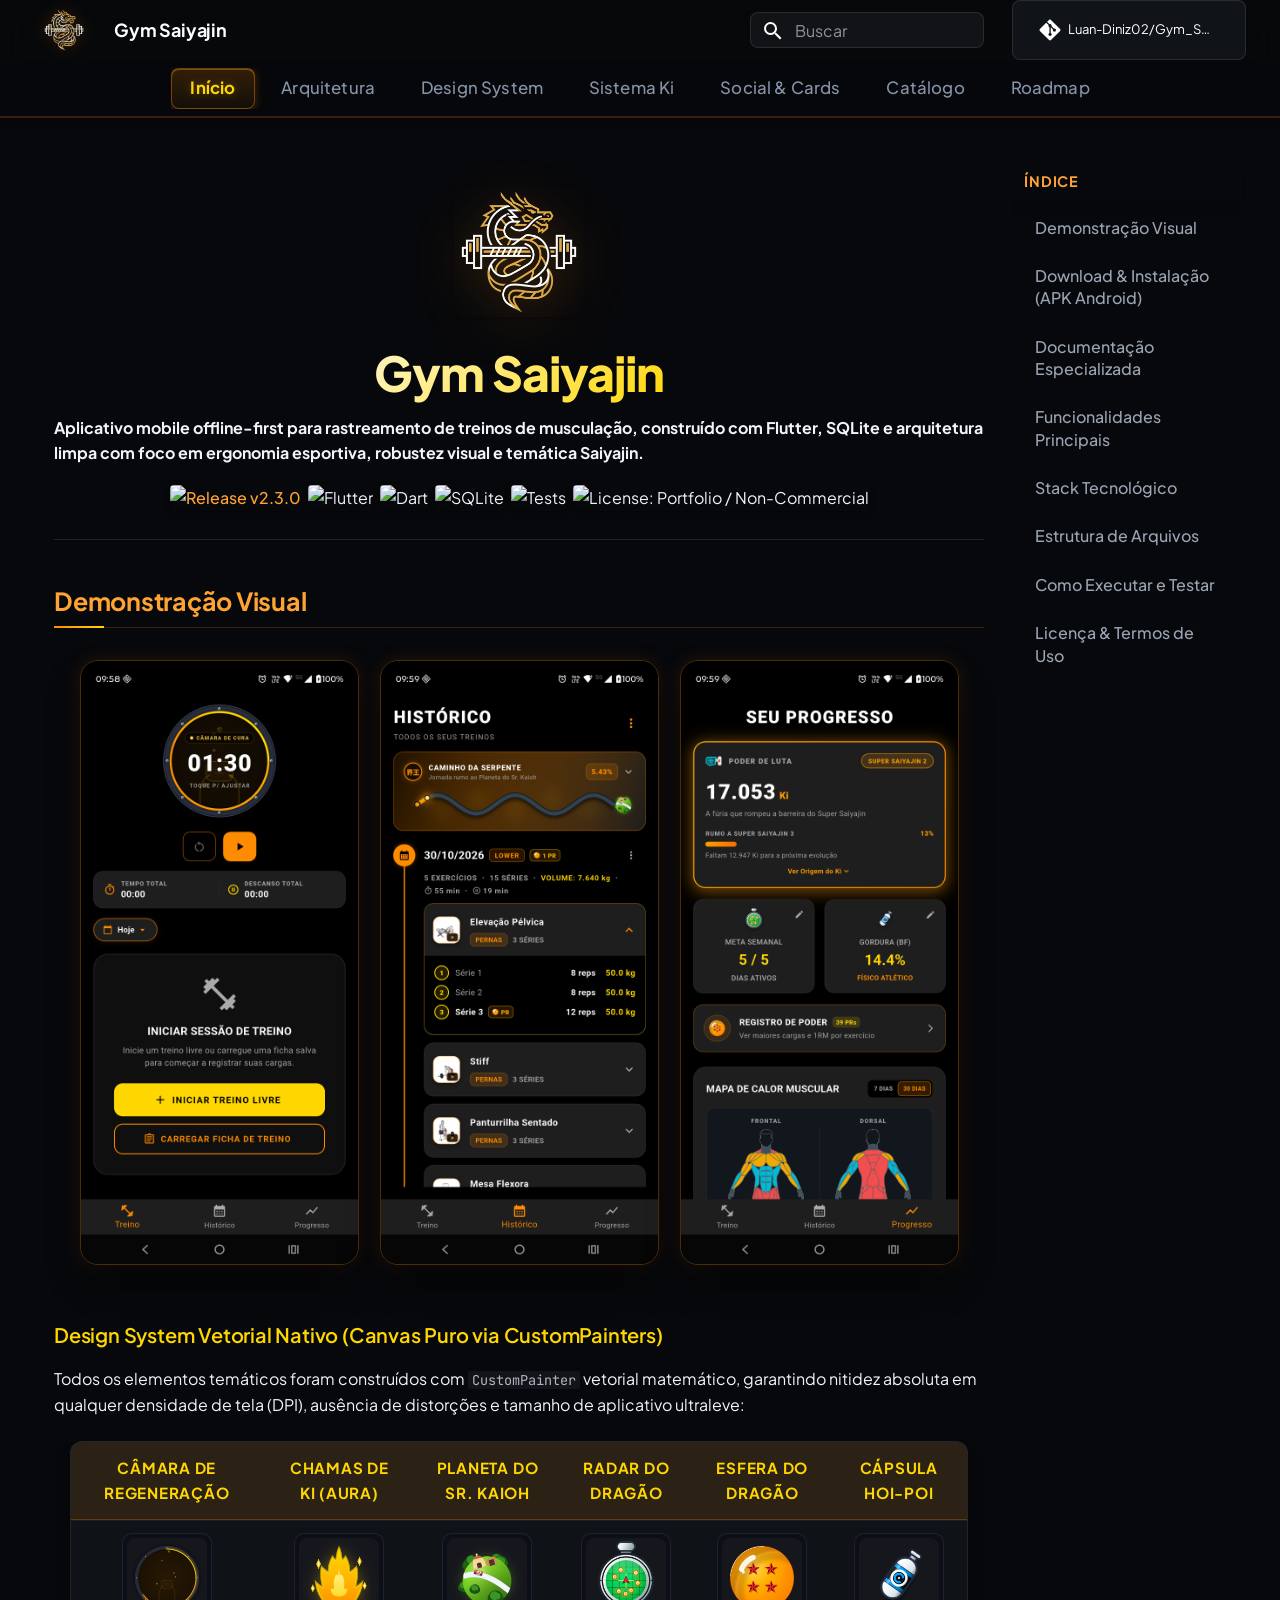
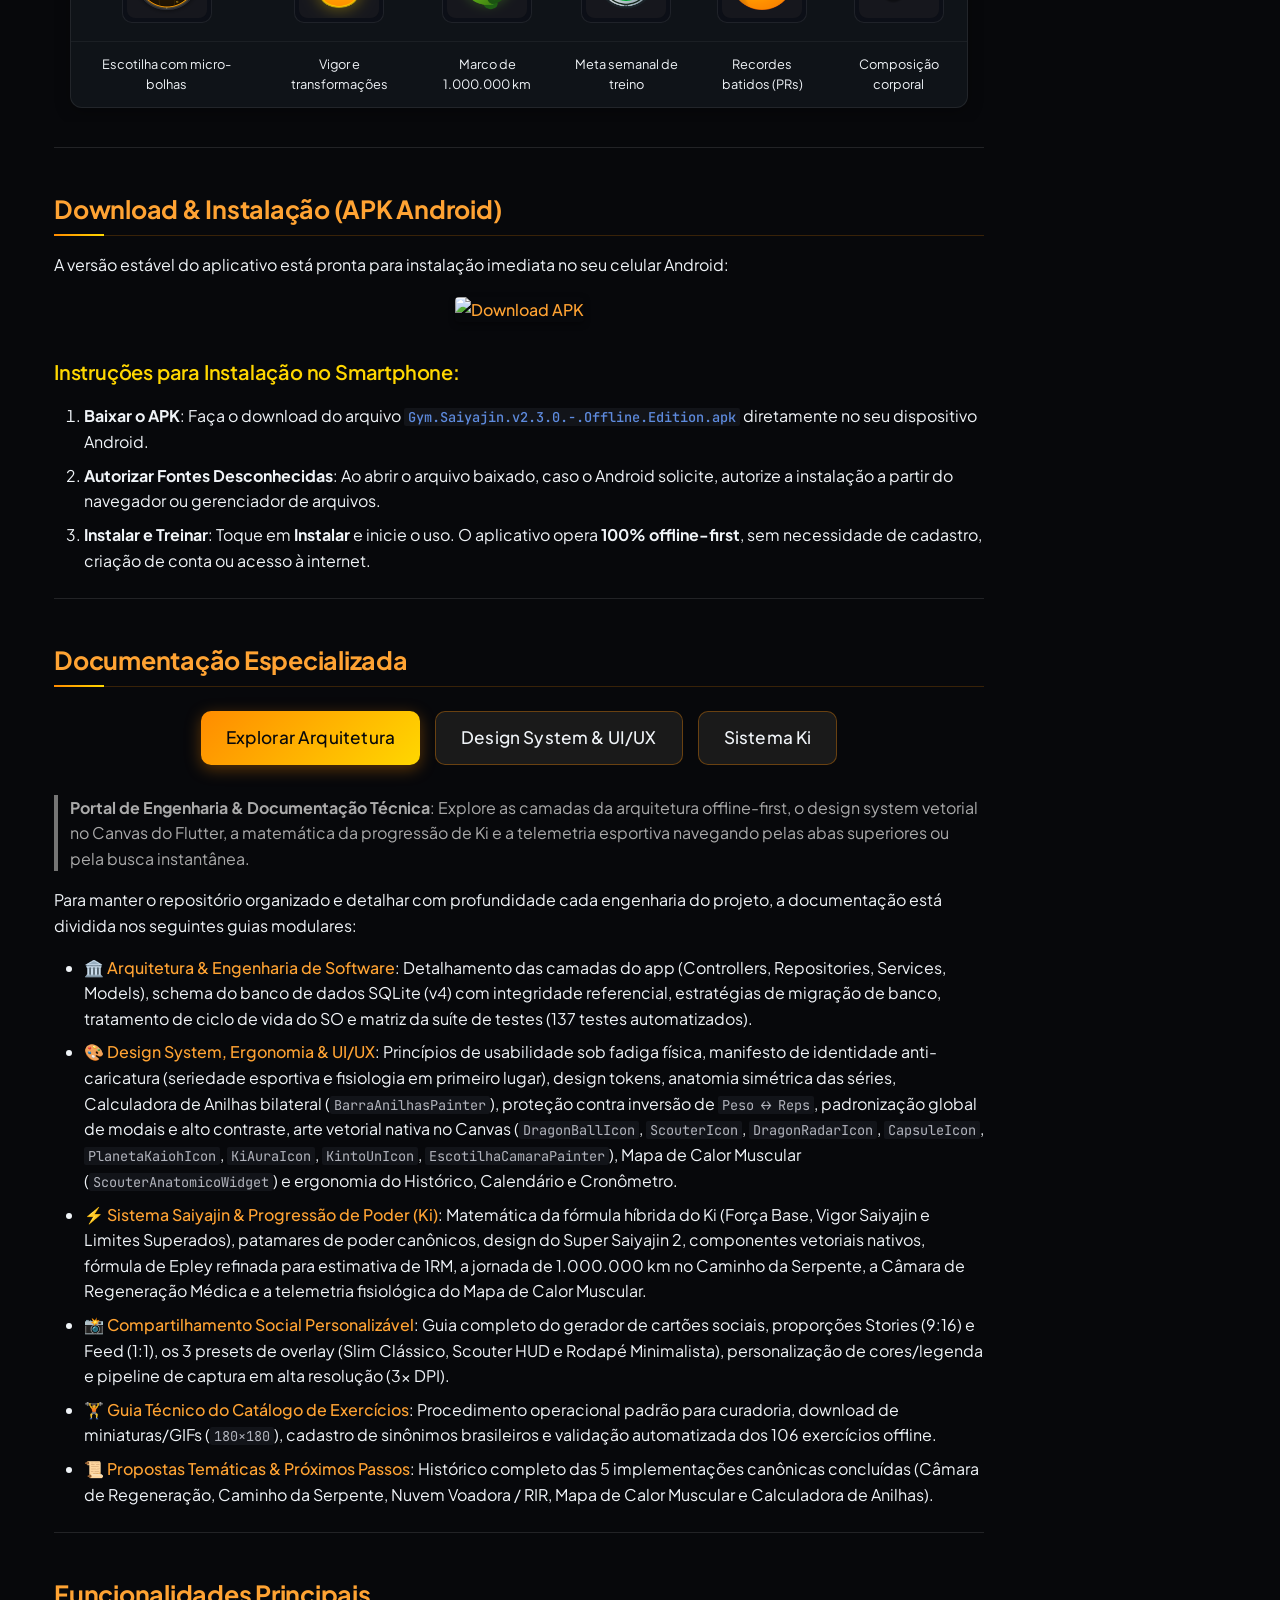
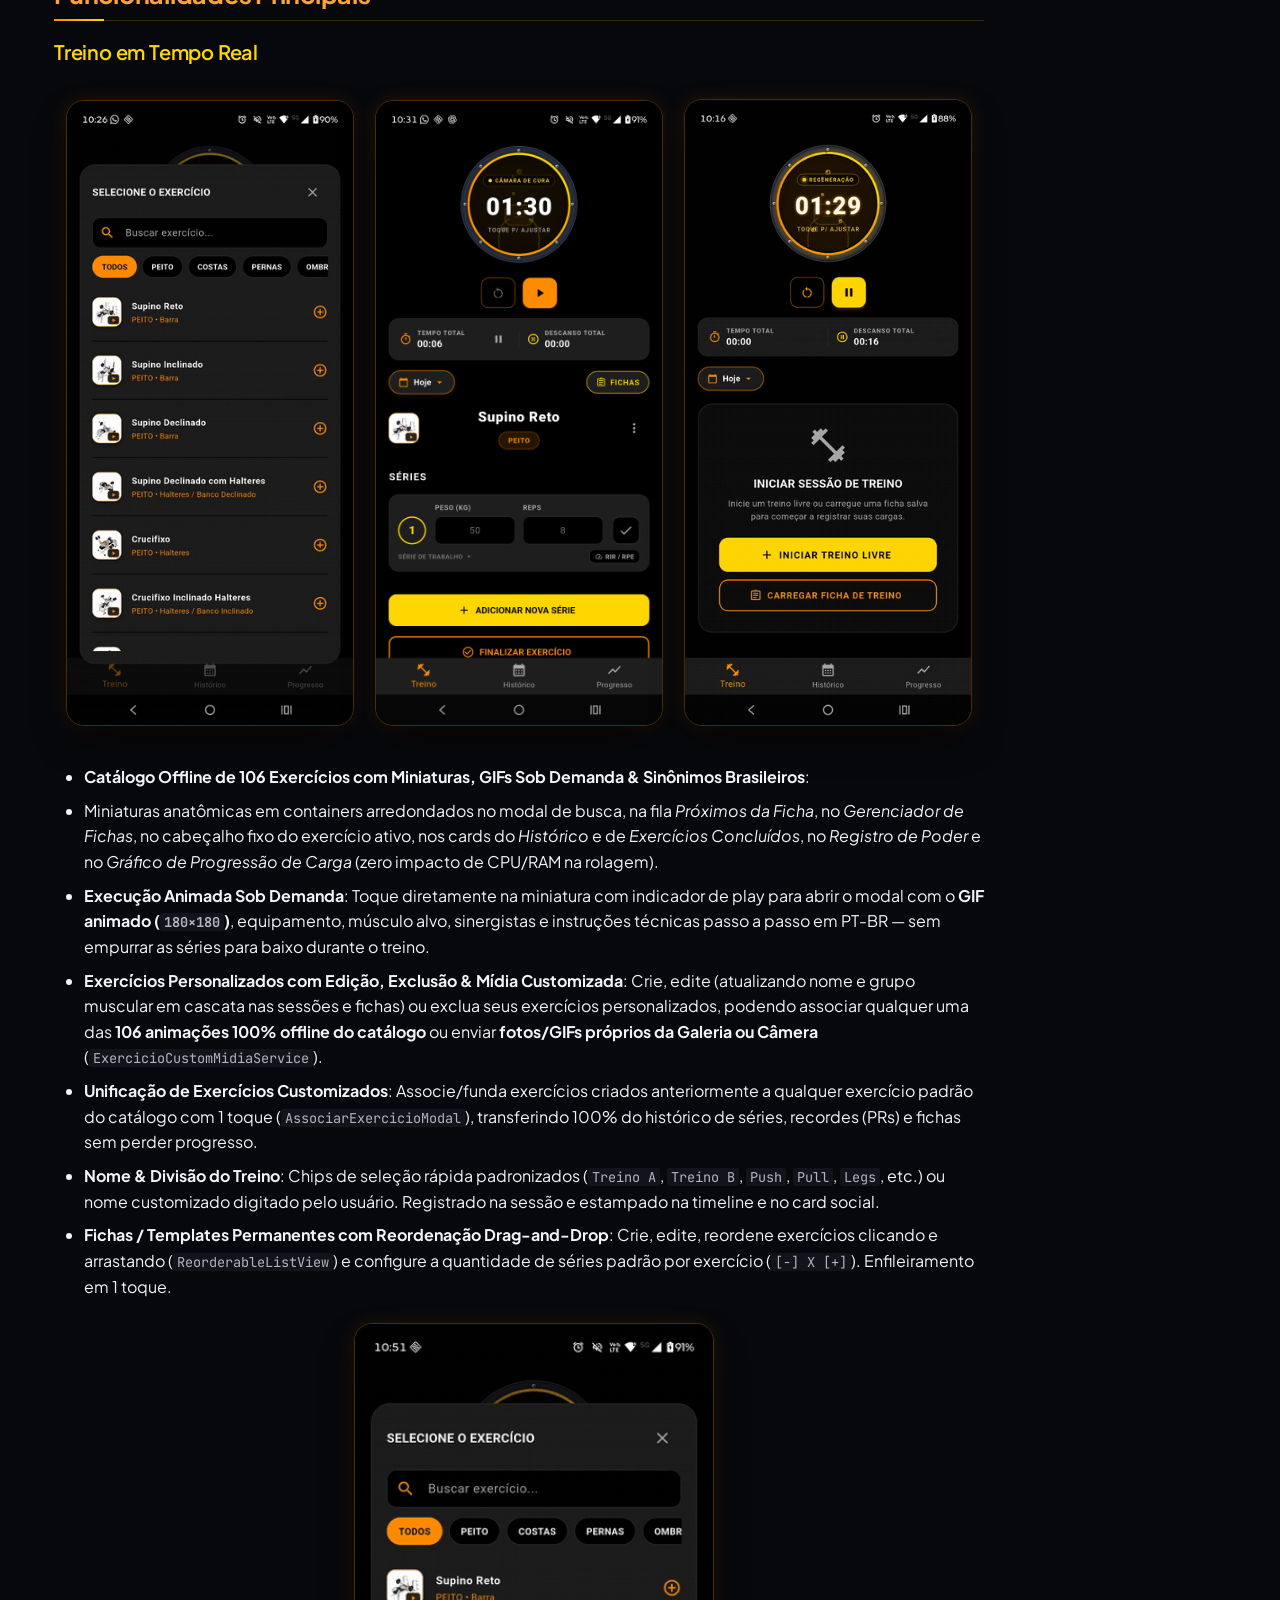
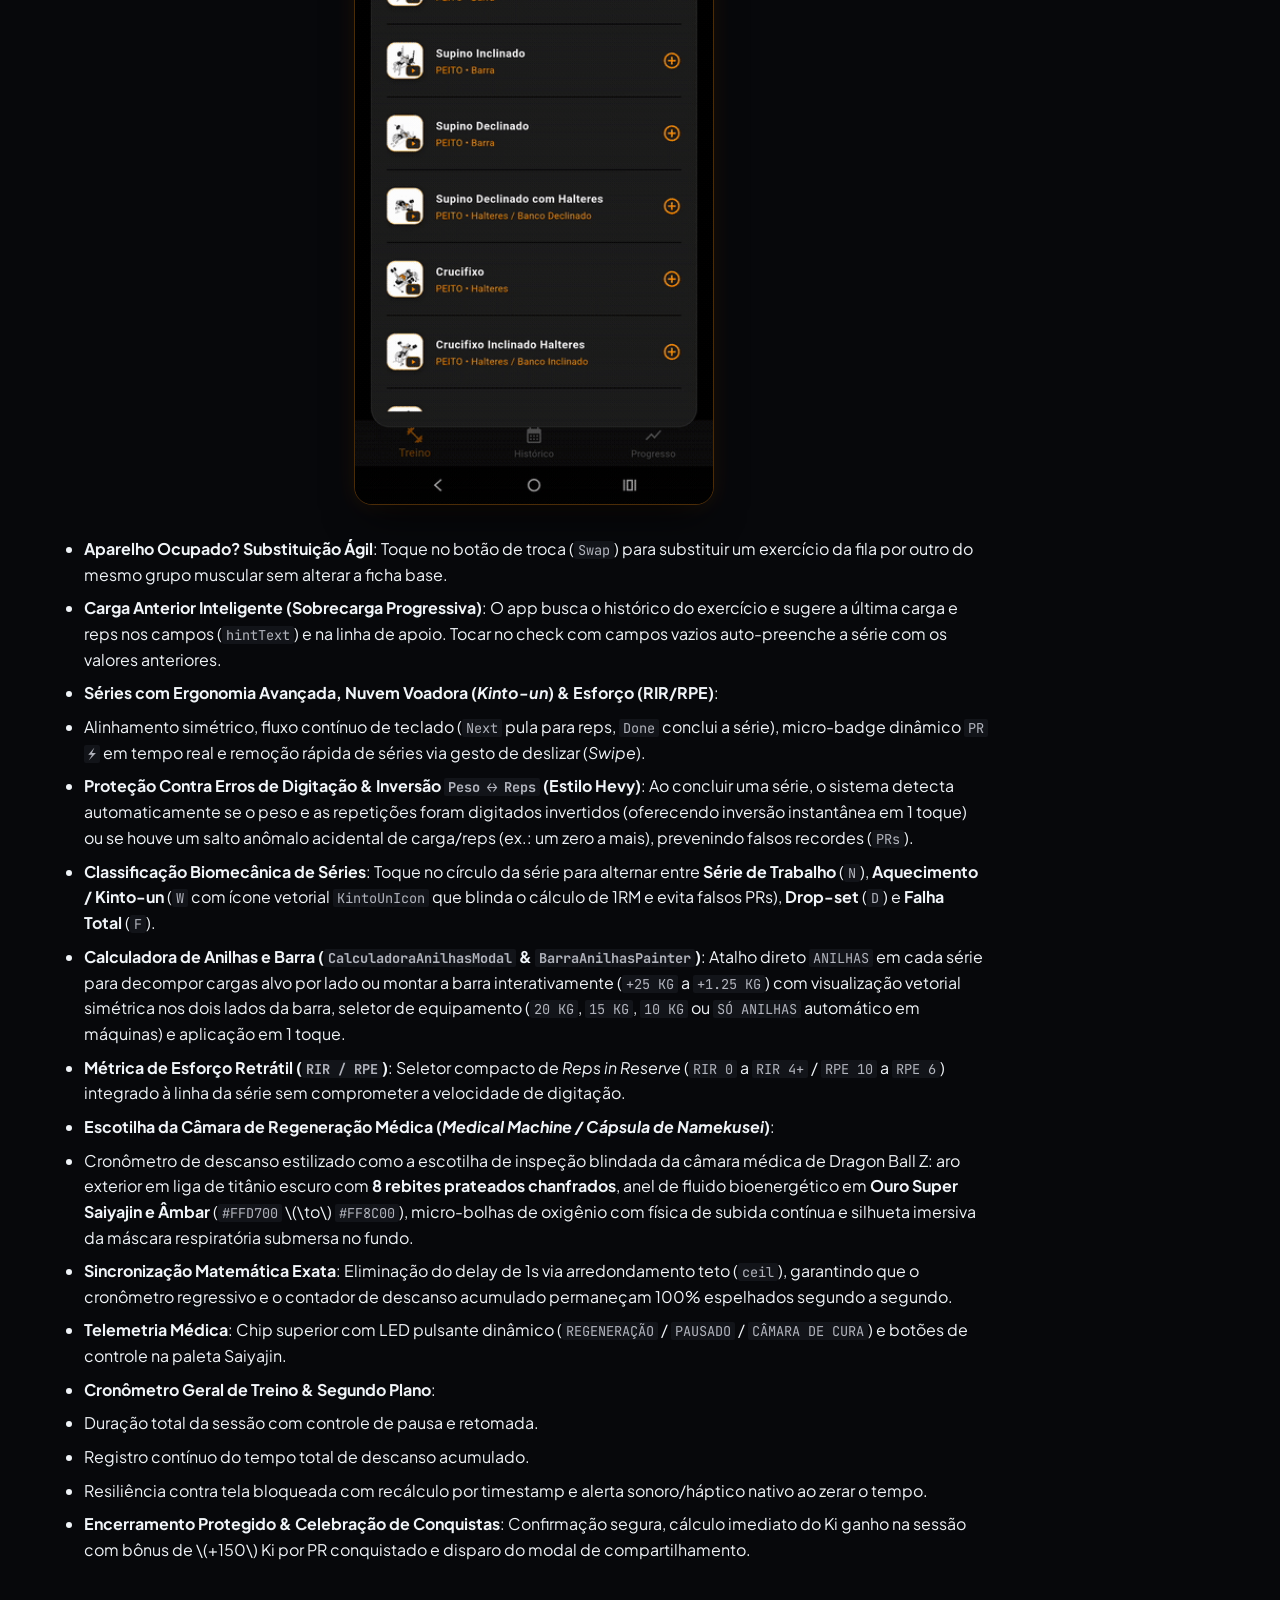
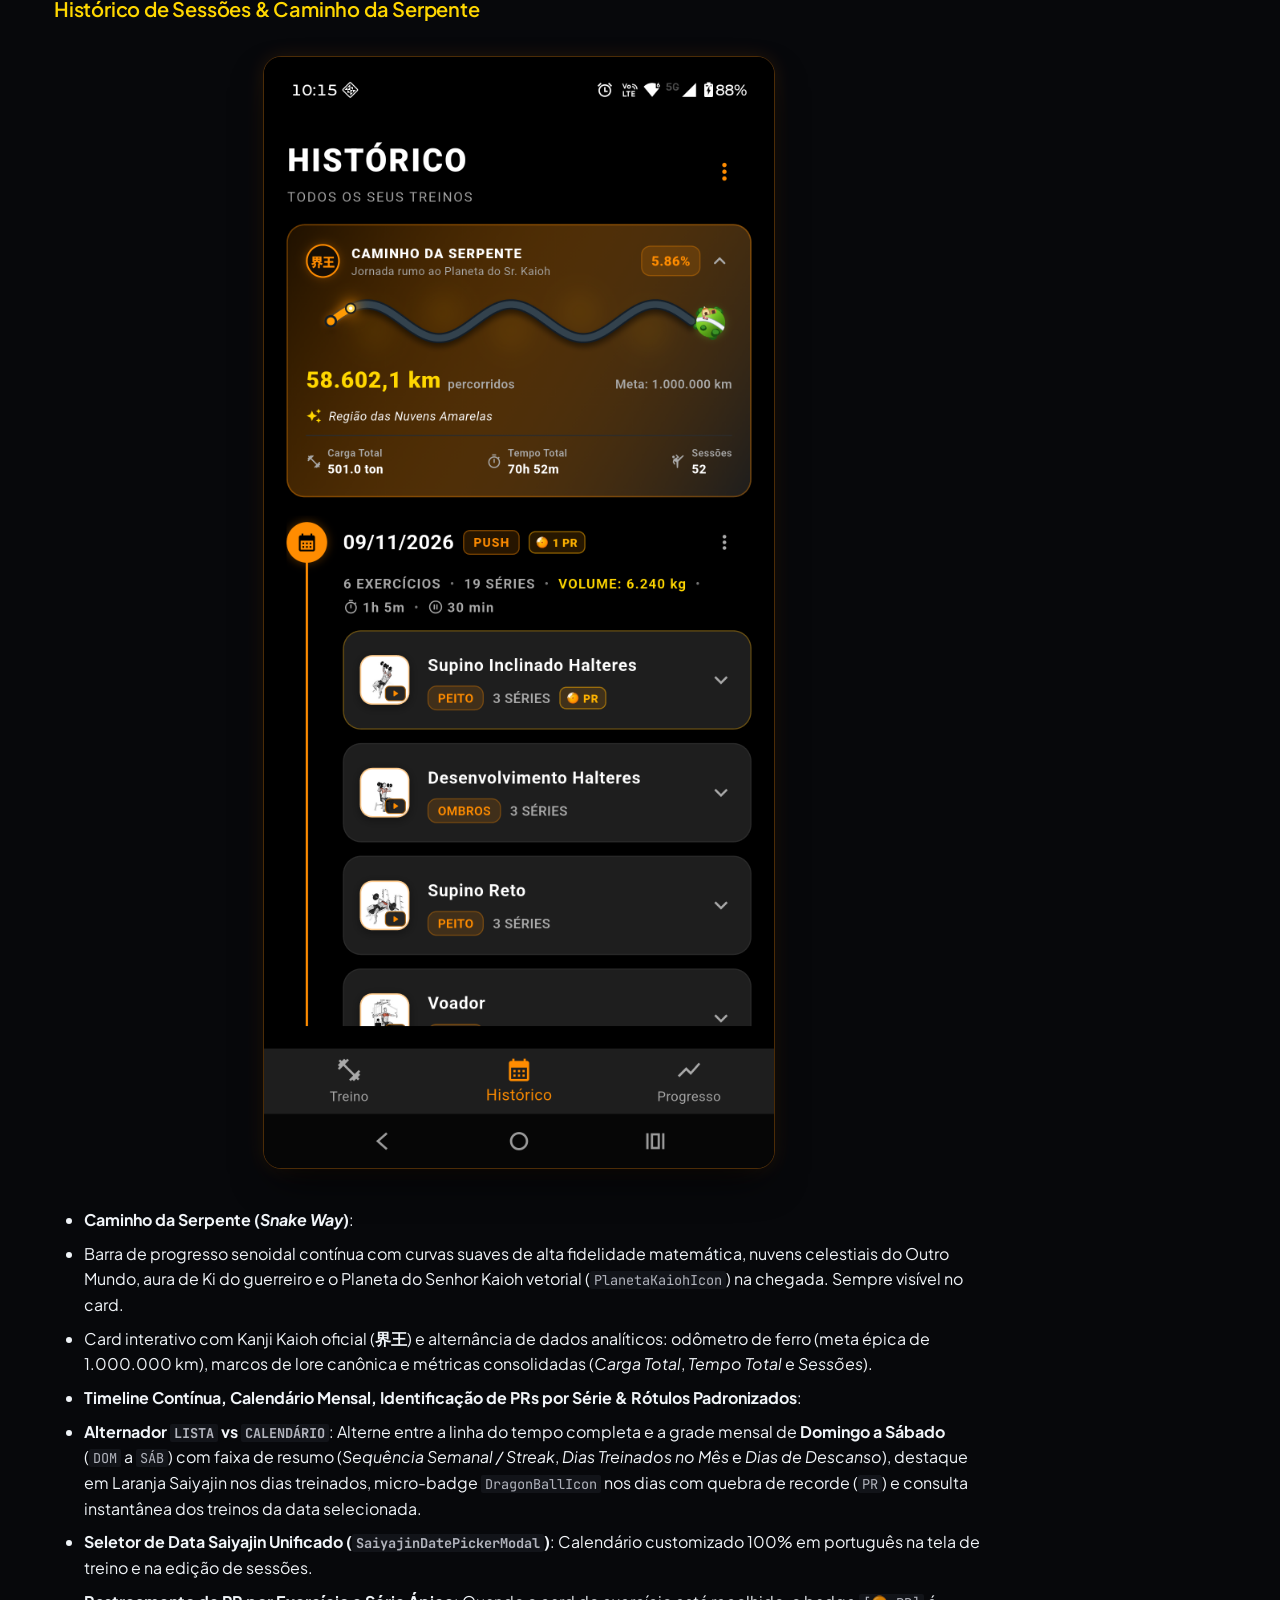
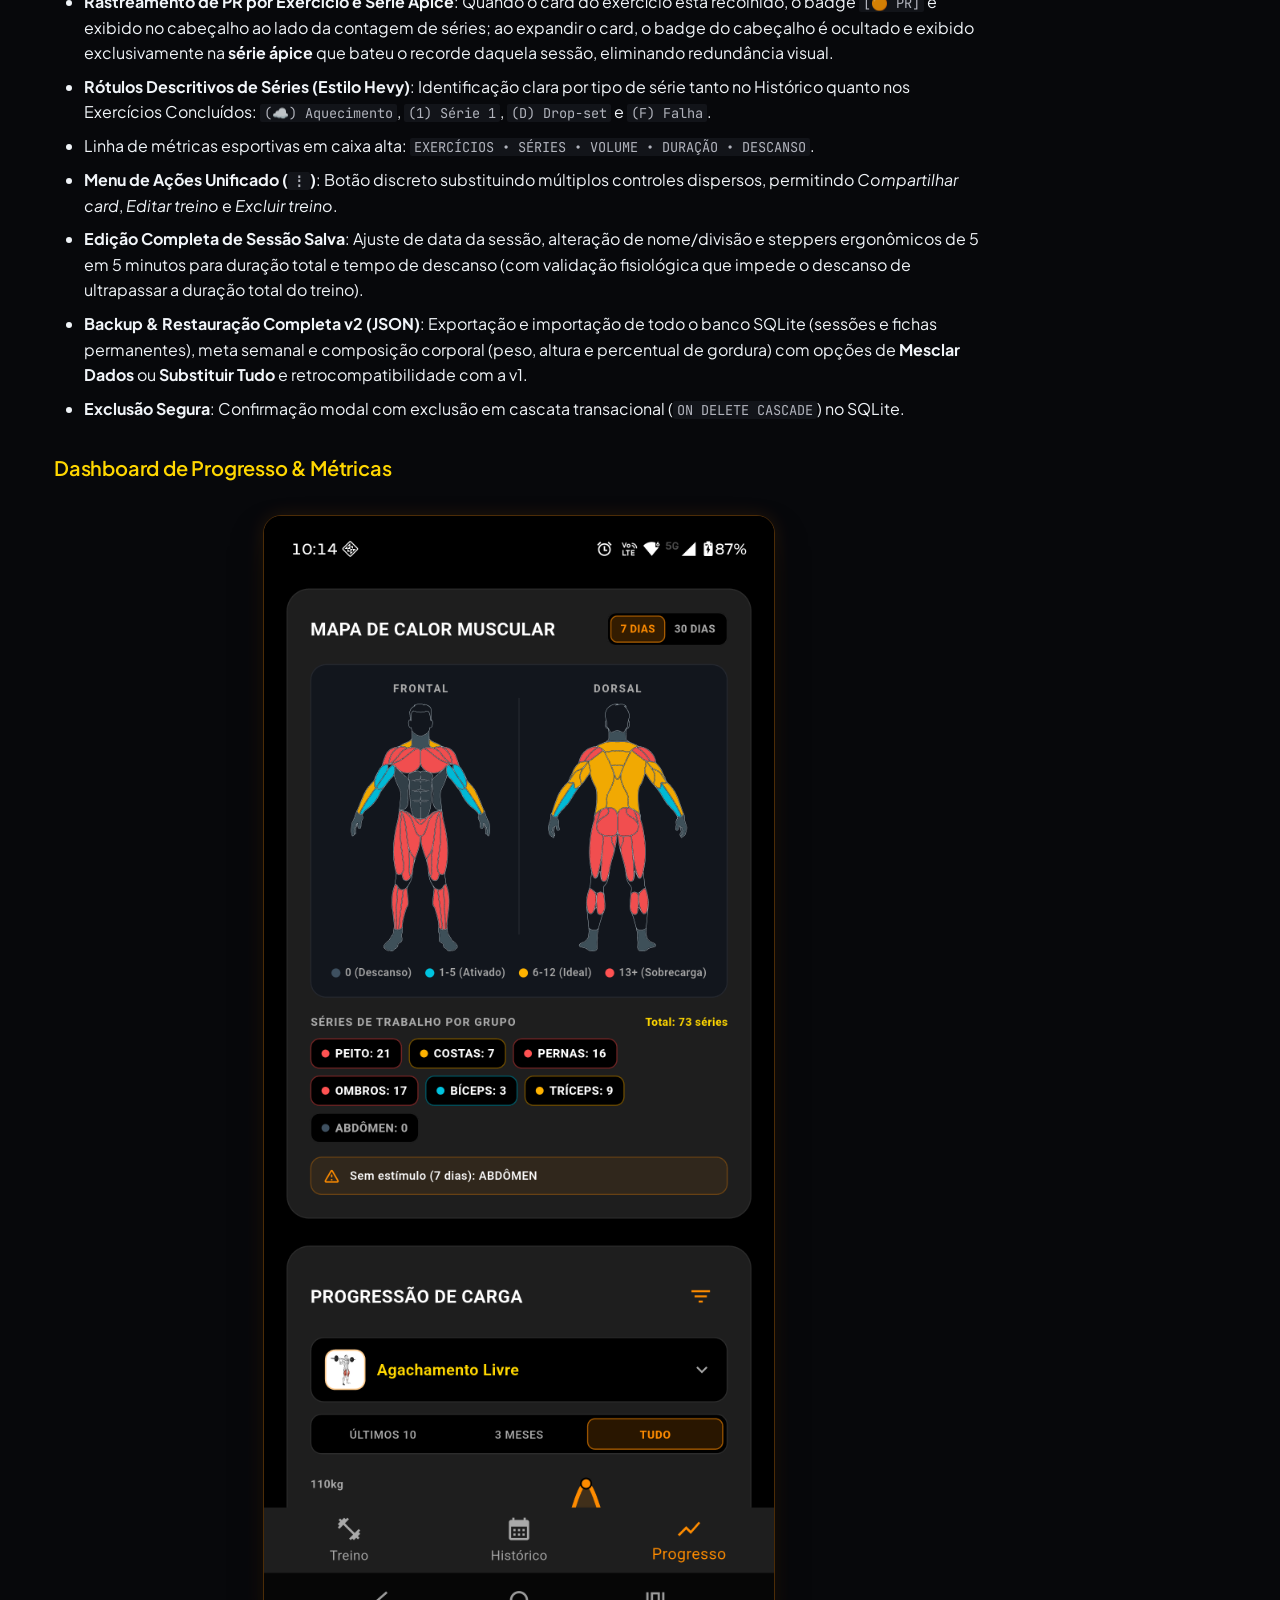
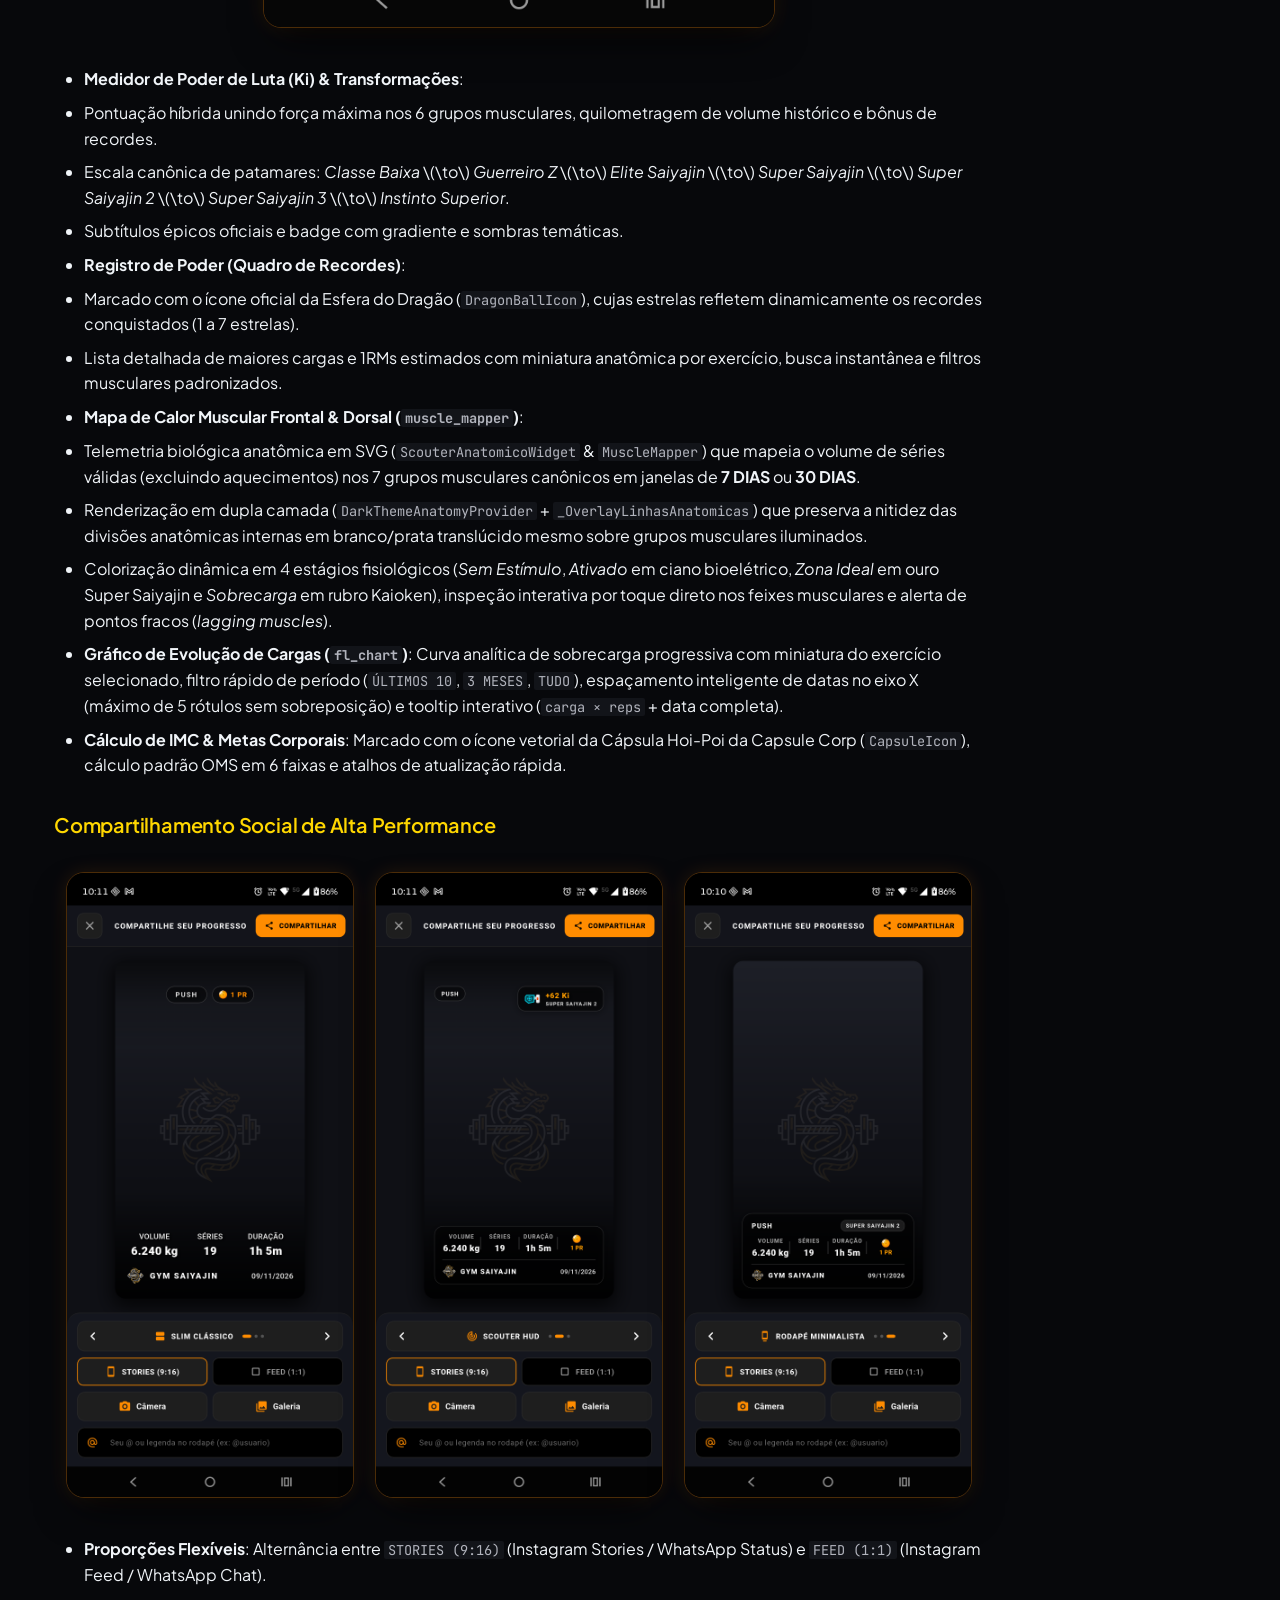
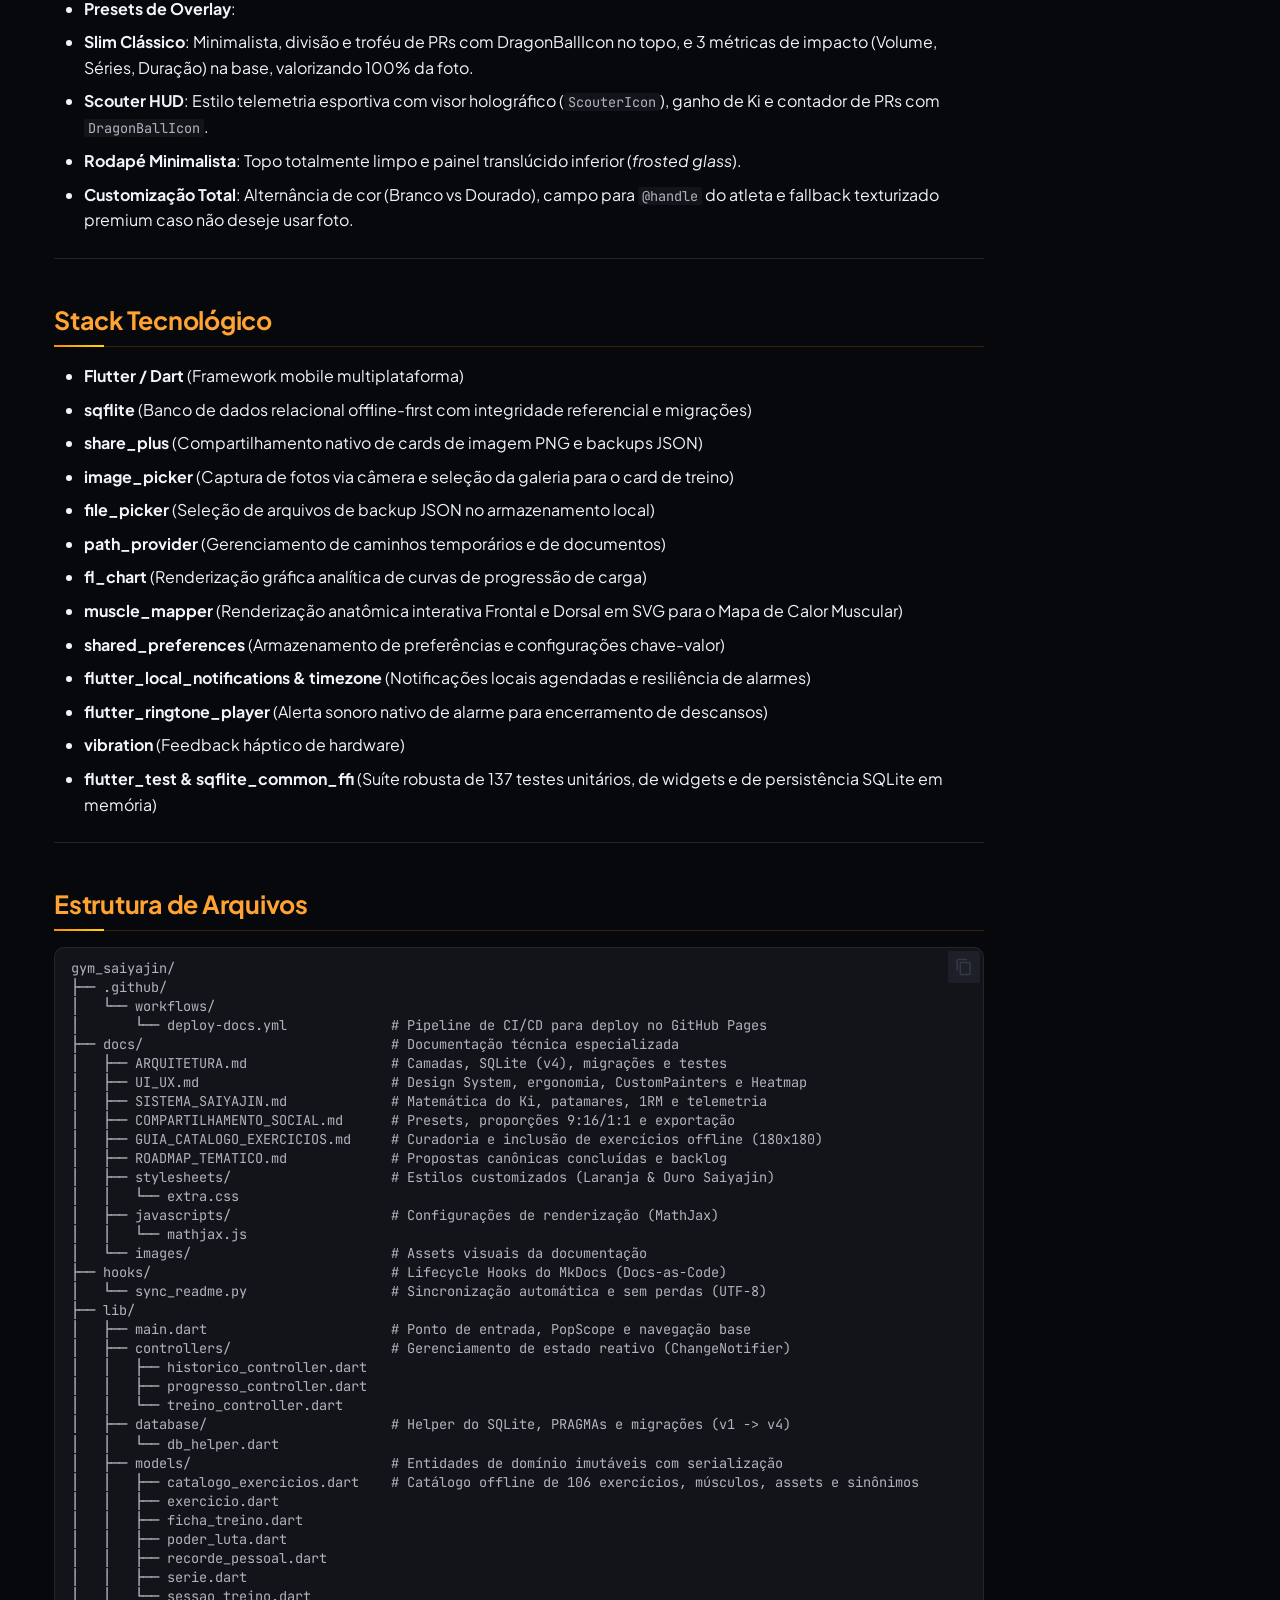
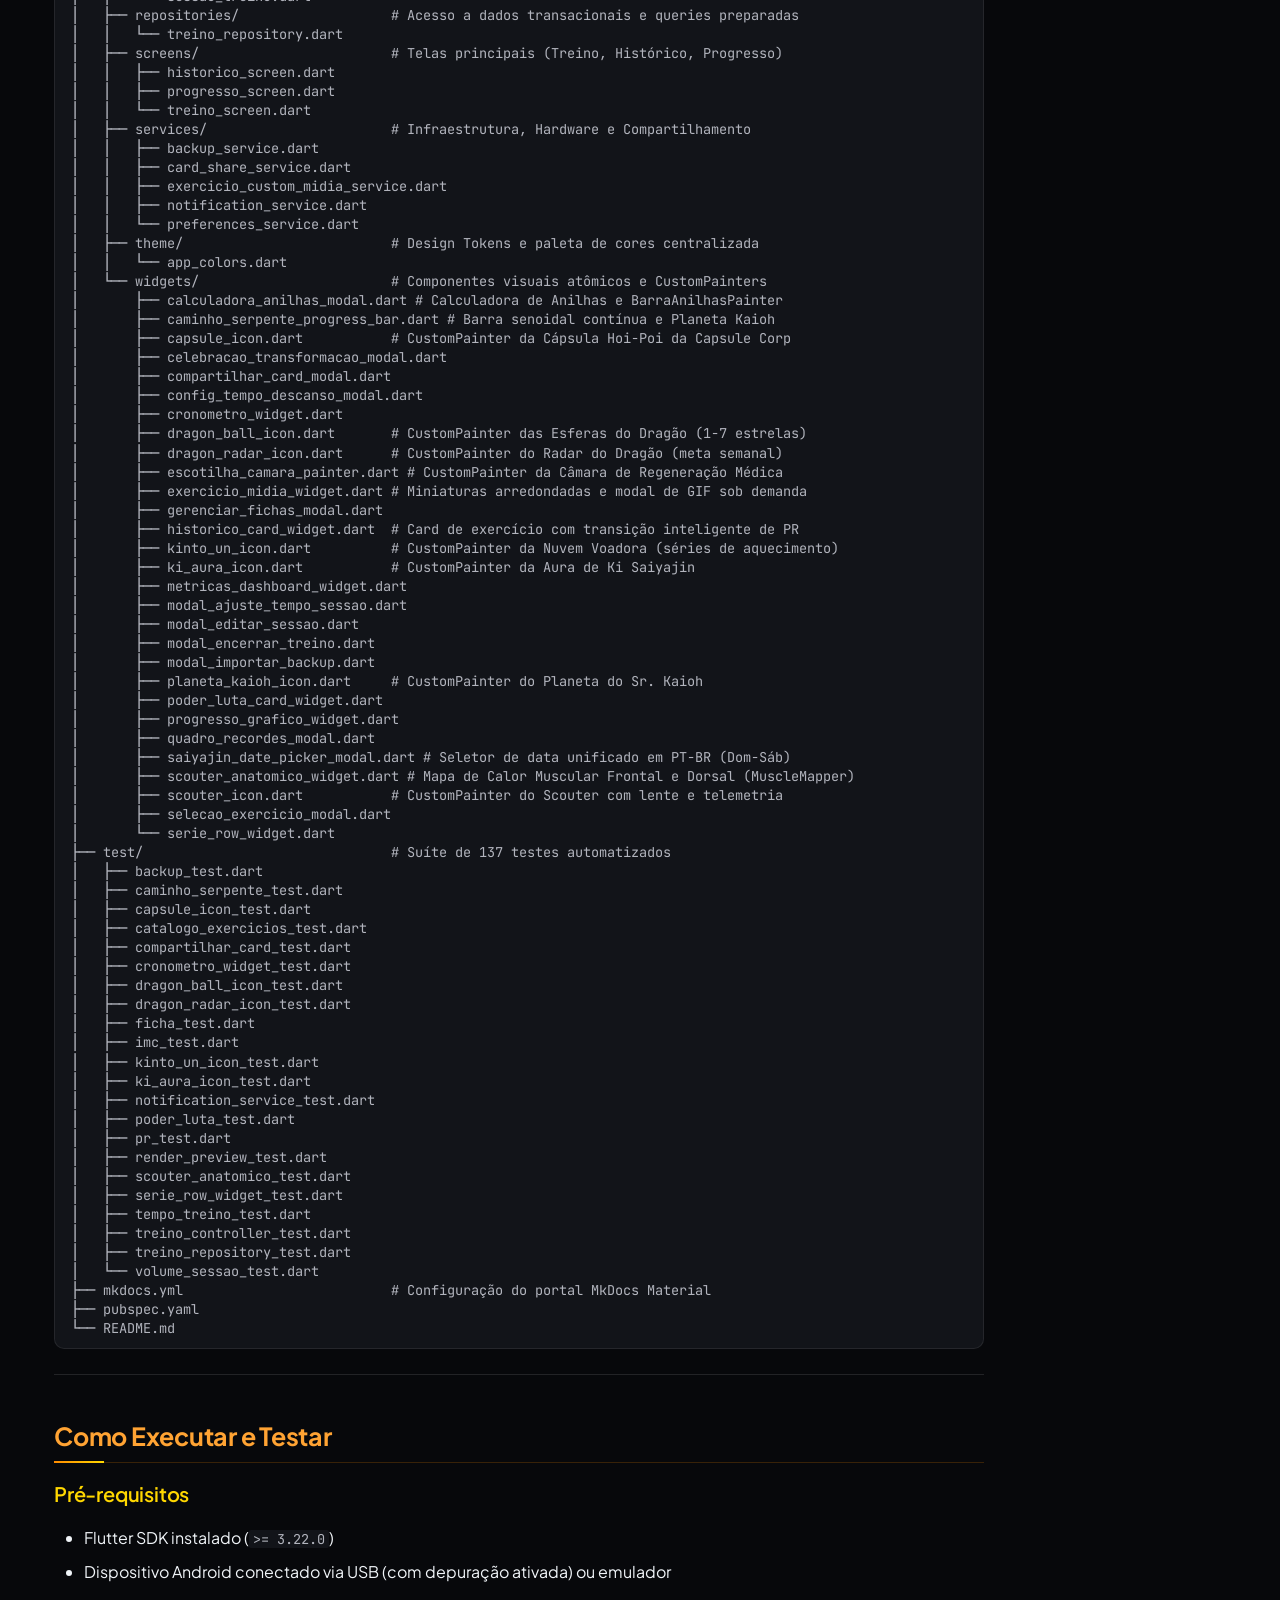
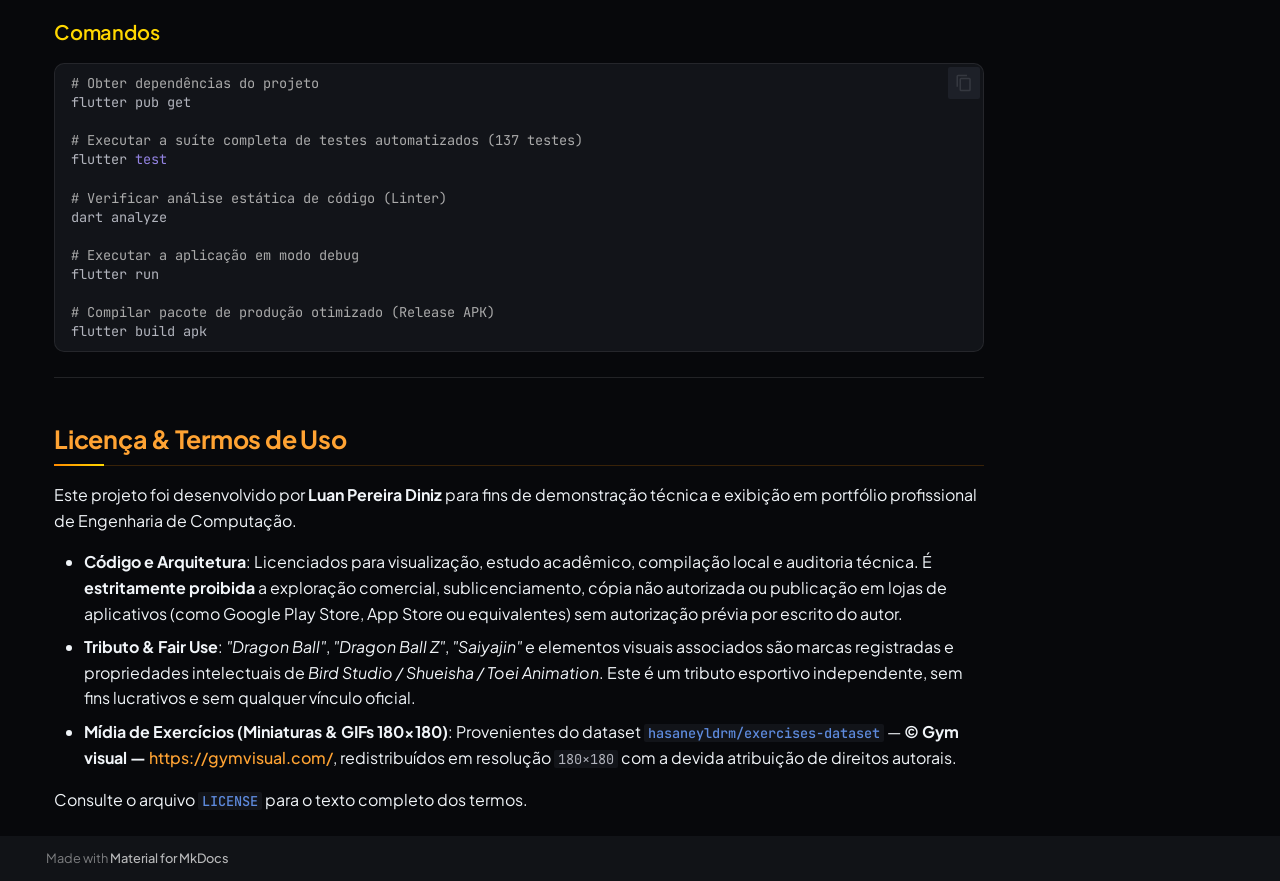
==== commit f21193ef: "Deployed f113a43 with MkDocs version: 1.6.1" ====
--- a/index.html
+++ b/index.html
@@ -847,11 +847,11 @@
 </p>
 
 <p align="center">
-  <a href="https://github.com/Luan-Diniz02/Gym_Saiyajin/releases/tag/v2.2.0"><img src="https://img.shields.io/badge/Release-v2.2.0-FF8C00?logo=github&logoColor=white" alt="Release v2.2.0" /></a>
+  <a href="https://github.com/Luan-Diniz02/Gym_Saiyajin/releases/tag/v2.3.0"><img src="https://img.shields.io/badge/Release-v2.3.0-FF8C00?logo=github&logoColor=white" alt="Release v2.3.0" /></a>
   <img src="https://img.shields.io/badge/Flutter-%3E%3D3.22.0-02569B?logo=flutter&logoColor=white" alt="Flutter" />
   <img src="https://img.shields.io/badge/Dart-%3E%3D3.11.4-0175C2?logo=dart&logoColor=white" alt="Dart" />
   <img src="https://img.shields.io/badge/Database-SQLite-003B57?logo=sqlite&logoColor=white" alt="SQLite" />
-  <img src="https://img.shields.io/badge/Tests-133%20Passing-brightgreen?logo=checkmarx&logoColor=white" alt="Tests" />
+  <img src="https://img.shields.io/badge/Tests-137%20Passing-brightgreen?logo=checkmarx&logoColor=white" alt="Tests" />
   <img src="https://img.shields.io/badge/License-Portfolio%20%2F%20Non--Commercial-FF8C00" alt="License: Portfolio / Non-Commercial" />
 </p>
 
@@ -899,14 +899,14 @@
 <h2 id="download-instalacao-apk-android">Download &amp; Instalação (APK Android)</h2>
 <p>A versão estável do aplicativo está pronta para instalação imediata no seu celular Android:</p>
 <p align="center">
-  <a href="https://github.com/Luan-Diniz02/Gym_Saiyajin/releases/download/v2.2.0/Gym.Saiyajin.v2.2.0.-.Offline.Edition.apk">
-    <img src="https://img.shields.io/badge/Download_APK-Gym_Saiyajin_v2.2.0-FF8C00?style=for-the-badge&logo=android&logoColor=white" alt="Download APK" />
+  <a href="https://github.com/Luan-Diniz02/Gym_Saiyajin/releases/download/v2.3.0/Gym.Saiyajin.v2.3.0.-.Offline.Edition.apk">
+    <img src="https://img.shields.io/badge/Download_APK-Gym_Saiyajin_v2.3.0-FF8C00?style=for-the-badge&logo=android&logoColor=white" alt="Download APK" />
   </a>
 </p>
 
 <h3 id="instrucoes-para-instalacao-no-smartphone">Instruções para Instalação no Smartphone:</h3>
 <ol>
-<li><strong>Baixar o APK</strong>: Faça o download do arquivo <strong><a href="https://github.com/Luan-Diniz02/Gym_Saiyajin/releases/download/v2.2.0/Gym.Saiyajin.v2.2.0.-.Offline.Edition.apk"><code>Gym.Saiyajin.v2.2.0.-.Offline.Edition.apk</code></a></strong> diretamente no seu dispositivo Android.</li>
+<li><strong>Baixar o APK</strong>: Faça o download do arquivo <strong><a href="https://github.com/Luan-Diniz02/Gym_Saiyajin/releases/download/v2.3.0/Gym.Saiyajin.v2.3.0.-.Offline.Edition.apk"><code>Gym.Saiyajin.v2.3.0.-.Offline.Edition.apk</code></a></strong> diretamente no seu dispositivo Android.</li>
 <li><strong>Autorizar Fontes Desconhecidas</strong>: Ao abrir o arquivo baixado, caso o Android solicite, autorize a instalação a partir do navegador ou gerenciador de arquivos.</li>
 <li><strong>Instalar e Treinar</strong>: Toque em <strong>Instalar</strong> e inicie o uso. O aplicativo opera <strong>100% offline-first</strong>, sem necessidade de cadastro, criação de conta ou acesso à internet.</li>
 </ol>
@@ -923,12 +923,12 @@
 </blockquote>
 <p>Para manter o repositório organizado e detalhar com profundidade cada engenharia do projeto, a documentação está dividida nos seguintes guias modulares:</p>
 <ul>
-<li>🏛️ <strong><a href="ARQUITETURA.html">Arquitetura &amp; Engenharia de Software</a></strong>: Detalhamento das camadas do app (Controllers, Repositories, Services, Models), schema do banco de dados SQLite (v4) com integridade referencial, estratégias de migração de banco, tratamento de ciclo de vida do SO e matriz da suíte de testes (133 testes automatizados).</li>
-<li>🎨 <strong><a href="UI_UX.html">Design System, Ergonomia &amp; UI/UX</a></strong>: Princípios de usabilidade sob fadiga física, manifesto de identidade anti-caricatura (seriedade esportiva e fisiologia em primeiro lugar), design tokens, anatomia simétrica das séries, fluxo contínuo de teclado, micro-badges de PRs, proteção de layout (SafeArea/insets), arte vetorial nativa no Canvas (<code>DragonBallIcon</code>, <code>ScouterIcon</code>, <code>DragonRadarIcon</code>, <code>CapsuleIcon</code>, <code>PlanetaKaiohIcon</code>, <code>KiAuraIcon</code>, <code>KintoUnIcon</code>, <code>EscotilhaCamaraPainter</code>), Mapa de Calor Muscular (<code>ScouterAnatomicoWidget</code>) e ergonomia do Histórico e do Cronômetro.</li>
+<li>🏛️ <strong><a href="ARQUITETURA.html">Arquitetura &amp; Engenharia de Software</a></strong>: Detalhamento das camadas do app (Controllers, Repositories, Services, Models), schema do banco de dados SQLite (v4) com integridade referencial, estratégias de migração de banco, tratamento de ciclo de vida do SO e matriz da suíte de testes (137 testes automatizados).</li>
+<li>🎨 <strong><a href="UI_UX.html">Design System, Ergonomia &amp; UI/UX</a></strong>: Princípios de usabilidade sob fadiga física, manifesto de identidade anti-caricatura (seriedade esportiva e fisiologia em primeiro lugar), design tokens, anatomia simétrica das séries, Calculadora de Anilhas bilateral (<code>BarraAnilhasPainter</code>), proteção contra inversão de <code>Peso ↔ Reps</code>, padronização global de modais e alto contraste, arte vetorial nativa no Canvas (<code>DragonBallIcon</code>, <code>ScouterIcon</code>, <code>DragonRadarIcon</code>, <code>CapsuleIcon</code>, <code>PlanetaKaiohIcon</code>, <code>KiAuraIcon</code>, <code>KintoUnIcon</code>, <code>EscotilhaCamaraPainter</code>), Mapa de Calor Muscular (<code>ScouterAnatomicoWidget</code>) e ergonomia do Histórico, Calendário e Cronômetro.</li>
 <li>⚡ <strong><a href="SISTEMA_SAIYAJIN.html">Sistema Saiyajin &amp; Progressão de Poder (Ki)</a></strong>: Matemática da fórmula híbrida do Ki (Força Base, Vigor Saiyajin e Limites Superados), patamares de poder canônicos, design do Super Saiyajin 2, componentes vetoriais nativos, fórmula de Epley refinada para estimativa de 1RM, a jornada de 1.000.000 km no Caminho da Serpente, a Câmara de Regeneração Médica e a telemetria fisiológica do Mapa de Calor Muscular.</li>
 <li>📸 <strong><a href="COMPARTILHAMENTO_SOCIAL.html">Compartilhamento Social Personalizável</a></strong>: Guia completo do gerador de cartões sociais, proporções Stories (9:16) e Feed (1:1), os 3 presets de overlay (Slim Clássico, Scouter HUD e Rodapé Minimalista), personalização de cores/legenda e pipeline de captura em alta resolução (3x DPI).</li>
 <li>🏋️ <strong><a href="GUIA_CATALOGO_EXERCICIOS.html">Guia Técnico do Catálogo de Exercícios</a></strong>: Procedimento operacional padrão para curadoria, download de miniaturas/GIFs (<code>180×180</code>), cadastro de sinônimos brasileiros e validação automatizada dos 106 exercícios offline.</li>
-<li>📜 <strong><a href="ROADMAP_TEMATICO.html">Propostas Temáticas &amp; Próximos Passos</a></strong>: Histórico de implementações canônicas (Câmara de Regeneração, Caminho da Serpente, Nuvem Voadora / RIR e Mapa de Calor Muscular concluídos) e planejamento arquitetural futuro.</li>
+<li>📜 <strong><a href="ROADMAP_TEMATICO.html">Propostas Temáticas &amp; Próximos Passos</a></strong>: Histórico completo das 5 implementações canônicas concluídas (Câmara de Regeneração, Caminho da Serpente, Nuvem Voadora / RIR, Mapa de Calor Muscular e Calculadora de Anilhas).</li>
 </ul>
 <hr />
 <h2 id="funcionalidades-principais">Funcionalidades Principais</h2>
@@ -959,7 +959,9 @@
 <li><strong>Carga Anterior Inteligente (Sobrecarga Progressiva)</strong>: O app busca o histórico do exercício e sugere a última carga e reps nos campos (<code>hintText</code>) e na linha de apoio. Tocar no check com campos vazios auto-preenche a série com os valores anteriores.</li>
 <li><strong>Séries com Ergonomia Avançada, Nuvem Voadora (<em>Kinto-un</em>) &amp; Esforço (RIR/RPE)</strong>:</li>
 <li>Alinhamento simétrico, fluxo contínuo de teclado (<code>Next</code> pula para reps, <code>Done</code> conclui a série), micro-badge dinâmico <code>PR ⚡</code> em tempo real e remoção rápida de séries via gesto de deslizar (<em>Swipe</em>).</li>
+<li><strong>Proteção Contra Erros de Digitação &amp; Inversão <code>Peso ↔ Reps</code> (Estilo Hevy)</strong>: Ao concluir uma série, o sistema detecta automaticamente se o peso e as repetições foram digitados invertidos (oferecendo inversão instantânea em 1 toque) ou se houve um salto anômalo acidental de carga/reps (ex.: um zero a mais), prevenindo falsos recordes (<code>PRs</code>).</li>
 <li><strong>Classificação Biomecânica de Séries</strong>: Toque no círculo da série para alternar entre <strong>Série de Trabalho</strong> (<code>N</code>), <strong>Aquecimento / Kinto-un</strong> (<code>W</code> com ícone vetorial <code>KintoUnIcon</code> que blinda o cálculo de 1RM e evita falsos PRs), <strong>Drop-set</strong> (<code>D</code>) e <strong>Falha Total</strong> (<code>F</code>).</li>
+<li><strong>Calculadora de Anilhas e Barra (<code>CalculadoraAnilhasModal</code> &amp; <code>BarraAnilhasPainter</code>)</strong>: Atalho direto <code>ANILHAS</code> em cada série para decompor cargas alvo por lado ou montar a barra interativamente (<code>+25 KG</code> a <code>+1.25 KG</code>) com visualização vetorial simétrica nos dois lados da barra, seletor de equipamento (<code>20 KG</code>, <code>15 KG</code>, <code>10 KG</code> ou <code>SÓ ANILHAS</code> automático em máquinas) e aplicação em 1 toque.</li>
 <li><strong>Métrica de Esforço Retrátil (<code>RIR / RPE</code>)</strong>: Seletor compacto de <em>Reps in Reserve</em> (<code>RIR 0</code> a <code>RIR 4+</code> / <code>RPE 10</code> a <code>RPE 6</code>) integrado à linha da série sem comprometer a velocidade de digitação.</li>
 <li><strong>Escotilha da Câmara de Regeneração Médica (<em>Medical Machine / Cápsula de Namekusei</em>)</strong>:</li>
 <li>Cronômetro de descanso estilizado como a escotilha de inspeção blindada da câmara médica de Dragon Ball Z: aro exterior em liga de titânio escuro com <strong>8 rebites prateados chanfrados</strong>, anel de fluido bioenergético em <strong>Ouro Super Saiyajin e Âmbar</strong> (<code>#FFD700</code> <span class="arithmatex">\(\to\)</span> <code>#FF8C00</code>), micro-bolhas de oxigênio com física de subida contínua e silhueta imersiva da máscara respiratória submersa no fundo.</li>
@@ -980,10 +982,9 @@
 <li><strong>Caminho da Serpente (<em>Snake Way</em>)</strong>:</li>
 <li>Barra de progresso senoidal contínua com curvas suaves de alta fidelidade matemática, nuvens celestiais do Outro Mundo, aura de Ki do guerreiro e o Planeta do Senhor Kaioh vetorial (<code>PlanetaKaiohIcon</code>) na chegada. Sempre visível no card.</li>
 <li>Card interativo com Kanji Kaioh oficial (<strong>界王</strong>) e alternância de dados analíticos: odômetro de ferro (meta épica de 1.000.000 km), marcos de lore canônica e métricas consolidadas (<em>Carga Total</em>, <em>Tempo Total</em> e <em>Sessões</em>).</li>
-<li><strong>Timeline Contínua, Identificação de PRs por Série &amp; Rótulos Padronizados</strong>:</li>
-<li>Navegação vertical fluida com acesso rápido a todos os exercícios e séries da sessão.</li>
-<li>Nós uniformes com ícone de calendário Saiyajin (<code>Icons.calendar_month</code>) em laranja vibrante com sombra.</li>
-<li>Cabeçalho harmonizado em linha única: <strong>Data</strong> + <strong>Tag da Divisão</strong> (<code>[ TREINO A ]</code>) + <strong>Badge Dourado de PRs</strong> (<code>[ ✪ 2 PRs ]</code>).</li>
+<li><strong>Timeline Contínua, Calendário Mensal, Identificação de PRs por Série &amp; Rótulos Padronizados</strong>:</li>
+<li><strong>Alternador <code>LISTA</code> vs <code>CALENDÁRIO</code></strong>: Alterne entre a linha do tempo completa e a grade mensal de <strong>Domingo a Sábado</strong> (<code>DOM</code> a <code>SÁB</code>) com faixa de resumo (<em>Sequência Semanal / Streak</em>, <em>Dias Treinados no Mês</em> e <em>Dias de Descanso</em>), destaque em Laranja Saiyajin nos dias treinados, micro-badge <code>DragonBallIcon</code> nos dias com quebra de recorde (<code>PR</code>) e consulta instantânea dos treinos da data selecionada.</li>
+<li><strong>Seletor de Data Saiyajin Unificado (<code>SaiyajinDatePickerModal</code>)</strong>: Calendário customizado 100% em português na tela de treino e na edição de sessões.</li>
 <li><strong>Rastreamento de PR por Exercício e Série Ápice</strong>: Quando o card do exercício está recolhido, o badge <code>[🟠 PR]</code> é exibido no cabeçalho ao lado da contagem de séries; ao expandir o card, o badge do cabeçalho é ocultado e exibido exclusivamente na <strong>série ápice</strong> que bateu o recorde daquela sessão, eliminando redundância visual.</li>
 <li><strong>Rótulos Descritivos de Séries (Estilo Hevy)</strong>: Identificação clara por tipo de série tanto no Histórico quanto nos Exercícios Concluídos: <code>(☁️) Aquecimento</code>, <code>(1) Série 1</code>, <code>(D) Drop-set</code> e <code>(F) Falha</code>.</li>
 <li>Linha de métricas esportivas em caixa alta: <code>EXERCÍCIOS • SÉRIES • VOLUME • DURAÇÃO • DESCANSO</code>.</li>
@@ -1042,7 +1043,7 @@
 <li><strong>flutter_local_notifications &amp; timezone</strong> (Notificações locais agendadas e resiliência de alarmes)</li>
 <li><strong>flutter_ringtone_player</strong> (Alerta sonoro nativo de alarme para encerramento de descansos)</li>
 <li><strong>vibration</strong> (Feedback háptico de hardware)</li>
-<li><strong>flutter_test &amp; sqflite_common_ffi</strong> (Suíte robusta de 133 testes unitários, de widgets e de persistência SQLite em memória)</li>
+<li><strong>flutter_test &amp; sqflite_common_ffi</strong> (Suíte robusta de 137 testes unitários, de widgets e de persistência SQLite em memória)</li>
 </ul>
 <hr />
 <h2 id="estrutura-de-arquivos">Estrutura de Arquivos</h2>
@@ -1095,59 +1096,61 @@
 </span><span id="__span-0-47"><a id="__codelineno-0-47" name="__codelineno-0-47" href="#__codelineno-0-47"></a>│   ├── theme/                          # Design Tokens e paleta de cores centralizada
 </span><span id="__span-0-48"><a id="__codelineno-0-48" name="__codelineno-0-48" href="#__codelineno-0-48"></a>│   │   └── app_colors.dart
 </span><span id="__span-0-49"><a id="__codelineno-0-49" name="__codelineno-0-49" href="#__codelineno-0-49"></a>│   └── widgets/                        # Componentes visuais atômicos e CustomPainters
-</span><span id="__span-0-50"><a id="__codelineno-0-50" name="__codelineno-0-50" href="#__codelineno-0-50"></a>│       ├── caminho_serpente_progress_bar.dart # Barra senoidal contínua e Planeta Kaioh
-</span><span id="__span-0-51"><a id="__codelineno-0-51" name="__codelineno-0-51" href="#__codelineno-0-51"></a>│       ├── capsule_icon.dart           # CustomPainter da Cápsula Hoi-Poi da Capsule Corp
-</span><span id="__span-0-52"><a id="__codelineno-0-52" name="__codelineno-0-52" href="#__codelineno-0-52"></a>│       ├── celebracao_transformacao_modal.dart
-</span><span id="__span-0-53"><a id="__codelineno-0-53" name="__codelineno-0-53" href="#__codelineno-0-53"></a>│       ├── compartilhar_card_modal.dart
-</span><span id="__span-0-54"><a id="__codelineno-0-54" name="__codelineno-0-54" href="#__codelineno-0-54"></a>│       ├── config_tempo_descanso_modal.dart
-</span><span id="__span-0-55"><a id="__codelineno-0-55" name="__codelineno-0-55" href="#__codelineno-0-55"></a>│       ├── cronometro_widget.dart
-</span><span id="__span-0-56"><a id="__codelineno-0-56" name="__codelineno-0-56" href="#__codelineno-0-56"></a>│       ├── dragon_ball_icon.dart       # CustomPainter das Esferas do Dragão (1-7 estrelas)
-</span><span id="__span-0-57"><a id="__codelineno-0-57" name="__codelineno-0-57" href="#__codelineno-0-57"></a>│       ├── dragon_radar_icon.dart      # CustomPainter do Radar do Dragão (meta semanal)
-</span><span id="__span-0-58"><a id="__codelineno-0-58" name="__codelineno-0-58" href="#__codelineno-0-58"></a>│       ├── escotilha_camara_painter.dart # CustomPainter da Câmara de Regeneração Médica
-</span><span id="__span-0-59"><a id="__codelineno-0-59" name="__codelineno-0-59" href="#__codelineno-0-59"></a>│       ├── exercicio_midia_widget.dart # Miniaturas arredondadas e modal de GIF sob demanda
-</span><span id="__span-0-60"><a id="__codelineno-0-60" name="__codelineno-0-60" href="#__codelineno-0-60"></a>│       ├── gerenciar_fichas_modal.dart
-</span><span id="__span-0-61"><a id="__codelineno-0-61" name="__codelineno-0-61" href="#__codelineno-0-61"></a>│       ├── historico_card_widget.dart  # Card de exercício com transição inteligente de PR
-</span><span id="__span-0-62"><a id="__codelineno-0-62" name="__codelineno-0-62" href="#__codelineno-0-62"></a>│       ├── kinto_un_icon.dart          # CustomPainter da Nuvem Voadora (séries de aquecimento)
-</span><span id="__span-0-63"><a id="__codelineno-0-63" name="__codelineno-0-63" href="#__codelineno-0-63"></a>│       ├── ki_aura_icon.dart           # CustomPainter da Aura de Ki Saiyajin
-</span><span id="__span-0-64"><a id="__codelineno-0-64" name="__codelineno-0-64" href="#__codelineno-0-64"></a>│       ├── metricas_dashboard_widget.dart
-</span><span id="__span-0-65"><a id="__codelineno-0-65" name="__codelineno-0-65" href="#__codelineno-0-65"></a>│       ├── modal_ajuste_tempo_sessao.dart
-</span><span id="__span-0-66"><a id="__codelineno-0-66" name="__codelineno-0-66" href="#__codelineno-0-66"></a>│       ├── modal_editar_sessao.dart
-</span><span id="__span-0-67"><a id="__codelineno-0-67" name="__codelineno-0-67" href="#__codelineno-0-67"></a>│       ├── modal_encerrar_treino.dart
-</span><span id="__span-0-68"><a id="__codelineno-0-68" name="__codelineno-0-68" href="#__codelineno-0-68"></a>│       ├── modal_importar_backup.dart
-</span><span id="__span-0-69"><a id="__codelineno-0-69" name="__codelineno-0-69" href="#__codelineno-0-69"></a>│       ├── planeta_kaioh_icon.dart     # CustomPainter do Planeta do Sr. Kaioh
-</span><span id="__span-0-70"><a id="__codelineno-0-70" name="__codelineno-0-70" href="#__codelineno-0-70"></a>│       ├── poder_luta_card_widget.dart
-</span><span id="__span-0-71"><a id="__codelineno-0-71" name="__codelineno-0-71" href="#__codelineno-0-71"></a>│       ├── progresso_grafico_widget.dart
-</span><span id="__span-0-72"><a id="__codelineno-0-72" name="__codelineno-0-72" href="#__codelineno-0-72"></a>│       ├── quadro_recordes_modal.dart
-</span><span id="__span-0-73"><a id="__codelineno-0-73" name="__codelineno-0-73" href="#__codelineno-0-73"></a>│       ├── scouter_anatomico_widget.dart # Mapa de Calor Muscular Frontal e Dorsal (MuscleMapper)
-</span><span id="__span-0-74"><a id="__codelineno-0-74" name="__codelineno-0-74" href="#__codelineno-0-74"></a>│       ├── scouter_icon.dart           # CustomPainter do Scouter com lente e telemetria
-</span><span id="__span-0-75"><a id="__codelineno-0-75" name="__codelineno-0-75" href="#__codelineno-0-75"></a>│       ├── selecao_exercicio_modal.dart
-</span><span id="__span-0-76"><a id="__codelineno-0-76" name="__codelineno-0-76" href="#__codelineno-0-76"></a>│       └── serie_row_widget.dart
-</span><span id="__span-0-77"><a id="__codelineno-0-77" name="__codelineno-0-77" href="#__codelineno-0-77"></a>├── test/                               # Suíte de 133 testes automatizados
-</span><span id="__span-0-78"><a id="__codelineno-0-78" name="__codelineno-0-78" href="#__codelineno-0-78"></a>│   ├── backup_test.dart
-</span><span id="__span-0-79"><a id="__codelineno-0-79" name="__codelineno-0-79" href="#__codelineno-0-79"></a>│   ├── caminho_serpente_test.dart
-</span><span id="__span-0-80"><a id="__codelineno-0-80" name="__codelineno-0-80" href="#__codelineno-0-80"></a>│   ├── capsule_icon_test.dart
-</span><span id="__span-0-81"><a id="__codelineno-0-81" name="__codelineno-0-81" href="#__codelineno-0-81"></a>│   ├── catalogo_exercicios_test.dart
-</span><span id="__span-0-82"><a id="__codelineno-0-82" name="__codelineno-0-82" href="#__codelineno-0-82"></a>│   ├── compartilhar_card_test.dart
-</span><span id="__span-0-83"><a id="__codelineno-0-83" name="__codelineno-0-83" href="#__codelineno-0-83"></a>│   ├── cronometro_widget_test.dart
-</span><span id="__span-0-84"><a id="__codelineno-0-84" name="__codelineno-0-84" href="#__codelineno-0-84"></a>│   ├── dragon_ball_icon_test.dart
-</span><span id="__span-0-85"><a id="__codelineno-0-85" name="__codelineno-0-85" href="#__codelineno-0-85"></a>│   ├── dragon_radar_icon_test.dart
-</span><span id="__span-0-86"><a id="__codelineno-0-86" name="__codelineno-0-86" href="#__codelineno-0-86"></a>│   ├── ficha_test.dart
-</span><span id="__span-0-87"><a id="__codelineno-0-87" name="__codelineno-0-87" href="#__codelineno-0-87"></a>│   ├── imc_test.dart
-</span><span id="__span-0-88"><a id="__codelineno-0-88" name="__codelineno-0-88" href="#__codelineno-0-88"></a>│   ├── kinto_un_icon_test.dart
-</span><span id="__span-0-89"><a id="__codelineno-0-89" name="__codelineno-0-89" href="#__codelineno-0-89"></a>│   ├── ki_aura_icon_test.dart
-</span><span id="__span-0-90"><a id="__codelineno-0-90" name="__codelineno-0-90" href="#__codelineno-0-90"></a>│   ├── notification_service_test.dart
-</span><span id="__span-0-91"><a id="__codelineno-0-91" name="__codelineno-0-91" href="#__codelineno-0-91"></a>│   ├── poder_luta_test.dart
-</span><span id="__span-0-92"><a id="__codelineno-0-92" name="__codelineno-0-92" href="#__codelineno-0-92"></a>│   ├── pr_test.dart
-</span><span id="__span-0-93"><a id="__codelineno-0-93" name="__codelineno-0-93" href="#__codelineno-0-93"></a>│   ├── render_preview_test.dart
-</span><span id="__span-0-94"><a id="__codelineno-0-94" name="__codelineno-0-94" href="#__codelineno-0-94"></a>│   ├── scouter_anatomico_test.dart
-</span><span id="__span-0-95"><a id="__codelineno-0-95" name="__codelineno-0-95" href="#__codelineno-0-95"></a>│   ├── serie_row_widget_test.dart
-</span><span id="__span-0-96"><a id="__codelineno-0-96" name="__codelineno-0-96" href="#__codelineno-0-96"></a>│   ├── tempo_treino_test.dart
-</span><span id="__span-0-97"><a id="__codelineno-0-97" name="__codelineno-0-97" href="#__codelineno-0-97"></a>│   ├── treino_controller_test.dart
-</span><span id="__span-0-98"><a id="__codelineno-0-98" name="__codelineno-0-98" href="#__codelineno-0-98"></a>│   ├── treino_repository_test.dart
-</span><span id="__span-0-99"><a id="__codelineno-0-99" name="__codelineno-0-99" href="#__codelineno-0-99"></a>│   └── volume_sessao_test.dart
-</span><span id="__span-0-100"><a id="__codelineno-0-100" name="__codelineno-0-100" href="#__codelineno-0-100"></a>├── mkdocs.yml                          # Configuração do portal MkDocs Material
-</span><span id="__span-0-101"><a id="__codelineno-0-101" name="__codelineno-0-101" href="#__codelineno-0-101"></a>├── pubspec.yaml
-</span><span id="__span-0-102"><a id="__codelineno-0-102" name="__codelineno-0-102" href="#__codelineno-0-102"></a>└── README.md
+</span><span id="__span-0-50"><a id="__codelineno-0-50" name="__codelineno-0-50" href="#__codelineno-0-50"></a>│       ├── calculadora_anilhas_modal.dart # Calculadora de Anilhas e BarraAnilhasPainter
+</span><span id="__span-0-51"><a id="__codelineno-0-51" name="__codelineno-0-51" href="#__codelineno-0-51"></a>│       ├── caminho_serpente_progress_bar.dart # Barra senoidal contínua e Planeta Kaioh
+</span><span id="__span-0-52"><a id="__codelineno-0-52" name="__codelineno-0-52" href="#__codelineno-0-52"></a>│       ├── capsule_icon.dart           # CustomPainter da Cápsula Hoi-Poi da Capsule Corp
+</span><span id="__span-0-53"><a id="__codelineno-0-53" name="__codelineno-0-53" href="#__codelineno-0-53"></a>│       ├── celebracao_transformacao_modal.dart
+</span><span id="__span-0-54"><a id="__codelineno-0-54" name="__codelineno-0-54" href="#__codelineno-0-54"></a>│       ├── compartilhar_card_modal.dart
+</span><span id="__span-0-55"><a id="__codelineno-0-55" name="__codelineno-0-55" href="#__codelineno-0-55"></a>│       ├── config_tempo_descanso_modal.dart
+</span><span id="__span-0-56"><a id="__codelineno-0-56" name="__codelineno-0-56" href="#__codelineno-0-56"></a>│       ├── cronometro_widget.dart
+</span><span id="__span-0-57"><a id="__codelineno-0-57" name="__codelineno-0-57" href="#__codelineno-0-57"></a>│       ├── dragon_ball_icon.dart       # CustomPainter das Esferas do Dragão (1-7 estrelas)
+</span><span id="__span-0-58"><a id="__codelineno-0-58" name="__codelineno-0-58" href="#__codelineno-0-58"></a>│       ├── dragon_radar_icon.dart      # CustomPainter do Radar do Dragão (meta semanal)
+</span><span id="__span-0-59"><a id="__codelineno-0-59" name="__codelineno-0-59" href="#__codelineno-0-59"></a>│       ├── escotilha_camara_painter.dart # CustomPainter da Câmara de Regeneração Médica
+</span><span id="__span-0-60"><a id="__codelineno-0-60" name="__codelineno-0-60" href="#__codelineno-0-60"></a>│       ├── exercicio_midia_widget.dart # Miniaturas arredondadas e modal de GIF sob demanda
+</span><span id="__span-0-61"><a id="__codelineno-0-61" name="__codelineno-0-61" href="#__codelineno-0-61"></a>│       ├── gerenciar_fichas_modal.dart
+</span><span id="__span-0-62"><a id="__codelineno-0-62" name="__codelineno-0-62" href="#__codelineno-0-62"></a>│       ├── historico_card_widget.dart  # Card de exercício com transição inteligente de PR
+</span><span id="__span-0-63"><a id="__codelineno-0-63" name="__codelineno-0-63" href="#__codelineno-0-63"></a>│       ├── kinto_un_icon.dart          # CustomPainter da Nuvem Voadora (séries de aquecimento)
+</span><span id="__span-0-64"><a id="__codelineno-0-64" name="__codelineno-0-64" href="#__codelineno-0-64"></a>│       ├── ki_aura_icon.dart           # CustomPainter da Aura de Ki Saiyajin
+</span><span id="__span-0-65"><a id="__codelineno-0-65" name="__codelineno-0-65" href="#__codelineno-0-65"></a>│       ├── metricas_dashboard_widget.dart
+</span><span id="__span-0-66"><a id="__codelineno-0-66" name="__codelineno-0-66" href="#__codelineno-0-66"></a>│       ├── modal_ajuste_tempo_sessao.dart
+</span><span id="__span-0-67"><a id="__codelineno-0-67" name="__codelineno-0-67" href="#__codelineno-0-67"></a>│       ├── modal_editar_sessao.dart
+</span><span id="__span-0-68"><a id="__codelineno-0-68" name="__codelineno-0-68" href="#__codelineno-0-68"></a>│       ├── modal_encerrar_treino.dart
+</span><span id="__span-0-69"><a id="__codelineno-0-69" name="__codelineno-0-69" href="#__codelineno-0-69"></a>│       ├── modal_importar_backup.dart
+</span><span id="__span-0-70"><a id="__codelineno-0-70" name="__codelineno-0-70" href="#__codelineno-0-70"></a>│       ├── planeta_kaioh_icon.dart     # CustomPainter do Planeta do Sr. Kaioh
+</span><span id="__span-0-71"><a id="__codelineno-0-71" name="__codelineno-0-71" href="#__codelineno-0-71"></a>│       ├── poder_luta_card_widget.dart
+</span><span id="__span-0-72"><a id="__codelineno-0-72" name="__codelineno-0-72" href="#__codelineno-0-72"></a>│       ├── progresso_grafico_widget.dart
+</span><span id="__span-0-73"><a id="__codelineno-0-73" name="__codelineno-0-73" href="#__codelineno-0-73"></a>│       ├── quadro_recordes_modal.dart
+</span><span id="__span-0-74"><a id="__codelineno-0-74" name="__codelineno-0-74" href="#__codelineno-0-74"></a>│       ├── saiyajin_date_picker_modal.dart # Seletor de data unificado em PT-BR (Dom-Sáb)
+</span><span id="__span-0-75"><a id="__codelineno-0-75" name="__codelineno-0-75" href="#__codelineno-0-75"></a>│       ├── scouter_anatomico_widget.dart # Mapa de Calor Muscular Frontal e Dorsal (MuscleMapper)
+</span><span id="__span-0-76"><a id="__codelineno-0-76" name="__codelineno-0-76" href="#__codelineno-0-76"></a>│       ├── scouter_icon.dart           # CustomPainter do Scouter com lente e telemetria
+</span><span id="__span-0-77"><a id="__codelineno-0-77" name="__codelineno-0-77" href="#__codelineno-0-77"></a>│       ├── selecao_exercicio_modal.dart
+</span><span id="__span-0-78"><a id="__codelineno-0-78" name="__codelineno-0-78" href="#__codelineno-0-78"></a>│       └── serie_row_widget.dart
+</span><span id="__span-0-79"><a id="__codelineno-0-79" name="__codelineno-0-79" href="#__codelineno-0-79"></a>├── test/                               # Suíte de 137 testes automatizados
+</span><span id="__span-0-80"><a id="__codelineno-0-80" name="__codelineno-0-80" href="#__codelineno-0-80"></a>│   ├── backup_test.dart
+</span><span id="__span-0-81"><a id="__codelineno-0-81" name="__codelineno-0-81" href="#__codelineno-0-81"></a>│   ├── caminho_serpente_test.dart
+</span><span id="__span-0-82"><a id="__codelineno-0-82" name="__codelineno-0-82" href="#__codelineno-0-82"></a>│   ├── capsule_icon_test.dart
+</span><span id="__span-0-83"><a id="__codelineno-0-83" name="__codelineno-0-83" href="#__codelineno-0-83"></a>│   ├── catalogo_exercicios_test.dart
+</span><span id="__span-0-84"><a id="__codelineno-0-84" name="__codelineno-0-84" href="#__codelineno-0-84"></a>│   ├── compartilhar_card_test.dart
+</span><span id="__span-0-85"><a id="__codelineno-0-85" name="__codelineno-0-85" href="#__codelineno-0-85"></a>│   ├── cronometro_widget_test.dart
+</span><span id="__span-0-86"><a id="__codelineno-0-86" name="__codelineno-0-86" href="#__codelineno-0-86"></a>│   ├── dragon_ball_icon_test.dart
+</span><span id="__span-0-87"><a id="__codelineno-0-87" name="__codelineno-0-87" href="#__codelineno-0-87"></a>│   ├── dragon_radar_icon_test.dart
+</span><span id="__span-0-88"><a id="__codelineno-0-88" name="__codelineno-0-88" href="#__codelineno-0-88"></a>│   ├── ficha_test.dart
+</span><span id="__span-0-89"><a id="__codelineno-0-89" name="__codelineno-0-89" href="#__codelineno-0-89"></a>│   ├── imc_test.dart
+</span><span id="__span-0-90"><a id="__codelineno-0-90" name="__codelineno-0-90" href="#__codelineno-0-90"></a>│   ├── kinto_un_icon_test.dart
+</span><span id="__span-0-91"><a id="__codelineno-0-91" name="__codelineno-0-91" href="#__codelineno-0-91"></a>│   ├── ki_aura_icon_test.dart
+</span><span id="__span-0-92"><a id="__codelineno-0-92" name="__codelineno-0-92" href="#__codelineno-0-92"></a>│   ├── notification_service_test.dart
+</span><span id="__span-0-93"><a id="__codelineno-0-93" name="__codelineno-0-93" href="#__codelineno-0-93"></a>│   ├── poder_luta_test.dart
+</span><span id="__span-0-94"><a id="__codelineno-0-94" name="__codelineno-0-94" href="#__codelineno-0-94"></a>│   ├── pr_test.dart
+</span><span id="__span-0-95"><a id="__codelineno-0-95" name="__codelineno-0-95" href="#__codelineno-0-95"></a>│   ├── render_preview_test.dart
+</span><span id="__span-0-96"><a id="__codelineno-0-96" name="__codelineno-0-96" href="#__codelineno-0-96"></a>│   ├── scouter_anatomico_test.dart
+</span><span id="__span-0-97"><a id="__codelineno-0-97" name="__codelineno-0-97" href="#__codelineno-0-97"></a>│   ├── serie_row_widget_test.dart
+</span><span id="__span-0-98"><a id="__codelineno-0-98" name="__codelineno-0-98" href="#__codelineno-0-98"></a>│   ├── tempo_treino_test.dart
+</span><span id="__span-0-99"><a id="__codelineno-0-99" name="__codelineno-0-99" href="#__codelineno-0-99"></a>│   ├── treino_controller_test.dart
+</span><span id="__span-0-100"><a id="__codelineno-0-100" name="__codelineno-0-100" href="#__codelineno-0-100"></a>│   ├── treino_repository_test.dart
+</span><span id="__span-0-101"><a id="__codelineno-0-101" name="__codelineno-0-101" href="#__codelineno-0-101"></a>│   └── volume_sessao_test.dart
+</span><span id="__span-0-102"><a id="__codelineno-0-102" name="__codelineno-0-102" href="#__codelineno-0-102"></a>├── mkdocs.yml                          # Configuração do portal MkDocs Material
+</span><span id="__span-0-103"><a id="__codelineno-0-103" name="__codelineno-0-103" href="#__codelineno-0-103"></a>├── pubspec.yaml
+</span><span id="__span-0-104"><a id="__codelineno-0-104" name="__codelineno-0-104" href="#__codelineno-0-104"></a>└── README.md
 </span></code></pre></div>
 <hr />
 <h2 id="como-executar-e-testar">Como Executar e Testar</h2>
@@ -1160,7 +1163,7 @@
 <div class="language-bash highlight"><pre><span></span><code><span id="__span-1-1"><a id="__codelineno-1-1" name="__codelineno-1-1" href="#__codelineno-1-1"></a><span class="c1"># Obter dependências do projeto</span>
 </span><span id="__span-1-2"><a id="__codelineno-1-2" name="__codelineno-1-2" href="#__codelineno-1-2"></a>flutter<span class="w"> </span>pub<span class="w"> </span>get
 </span><span id="__span-1-3"><a id="__codelineno-1-3" name="__codelineno-1-3" href="#__codelineno-1-3"></a>
-</span><span id="__span-1-4"><a id="__codelineno-1-4" name="__codelineno-1-4" href="#__codelineno-1-4"></a><span class="c1"># Executar a suíte completa de testes automatizados (133 testes)</span>
+</span><span id="__span-1-4"><a id="__codelineno-1-4" name="__codelineno-1-4" href="#__codelineno-1-4"></a><span class="c1"># Executar a suíte completa de testes automatizados (137 testes)</span>
 </span><span id="__span-1-5"><a id="__codelineno-1-5" name="__codelineno-1-5" href="#__codelineno-1-5"></a>flutter<span class="w"> </span><span class="nb">test</span>
 </span><span id="__span-1-6"><a id="__codelineno-1-6" name="__codelineno-1-6" href="#__codelineno-1-6"></a>
 </span><span id="__span-1-7"><a id="__codelineno-1-7" name="__codelineno-1-7" href="#__codelineno-1-7"></a><span class="c1"># Verificar análise estática de código (Linter)</span>
